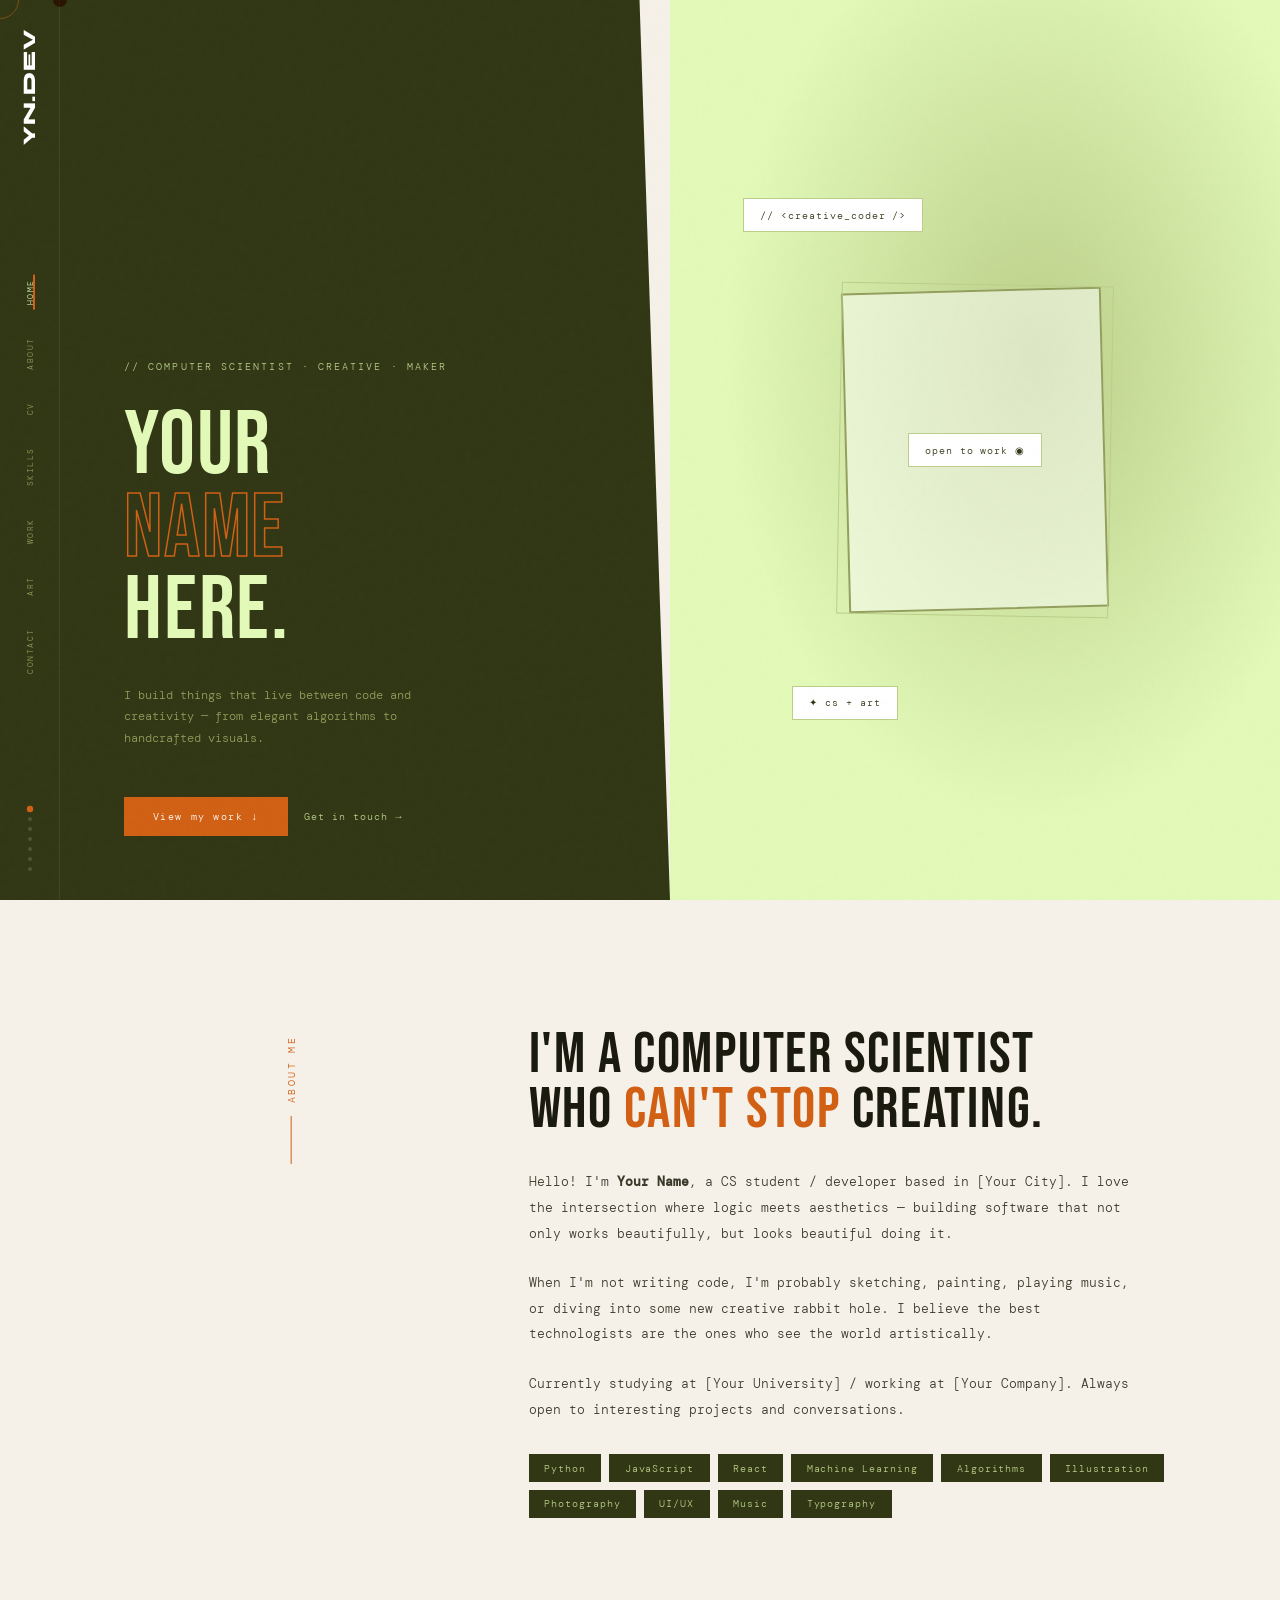
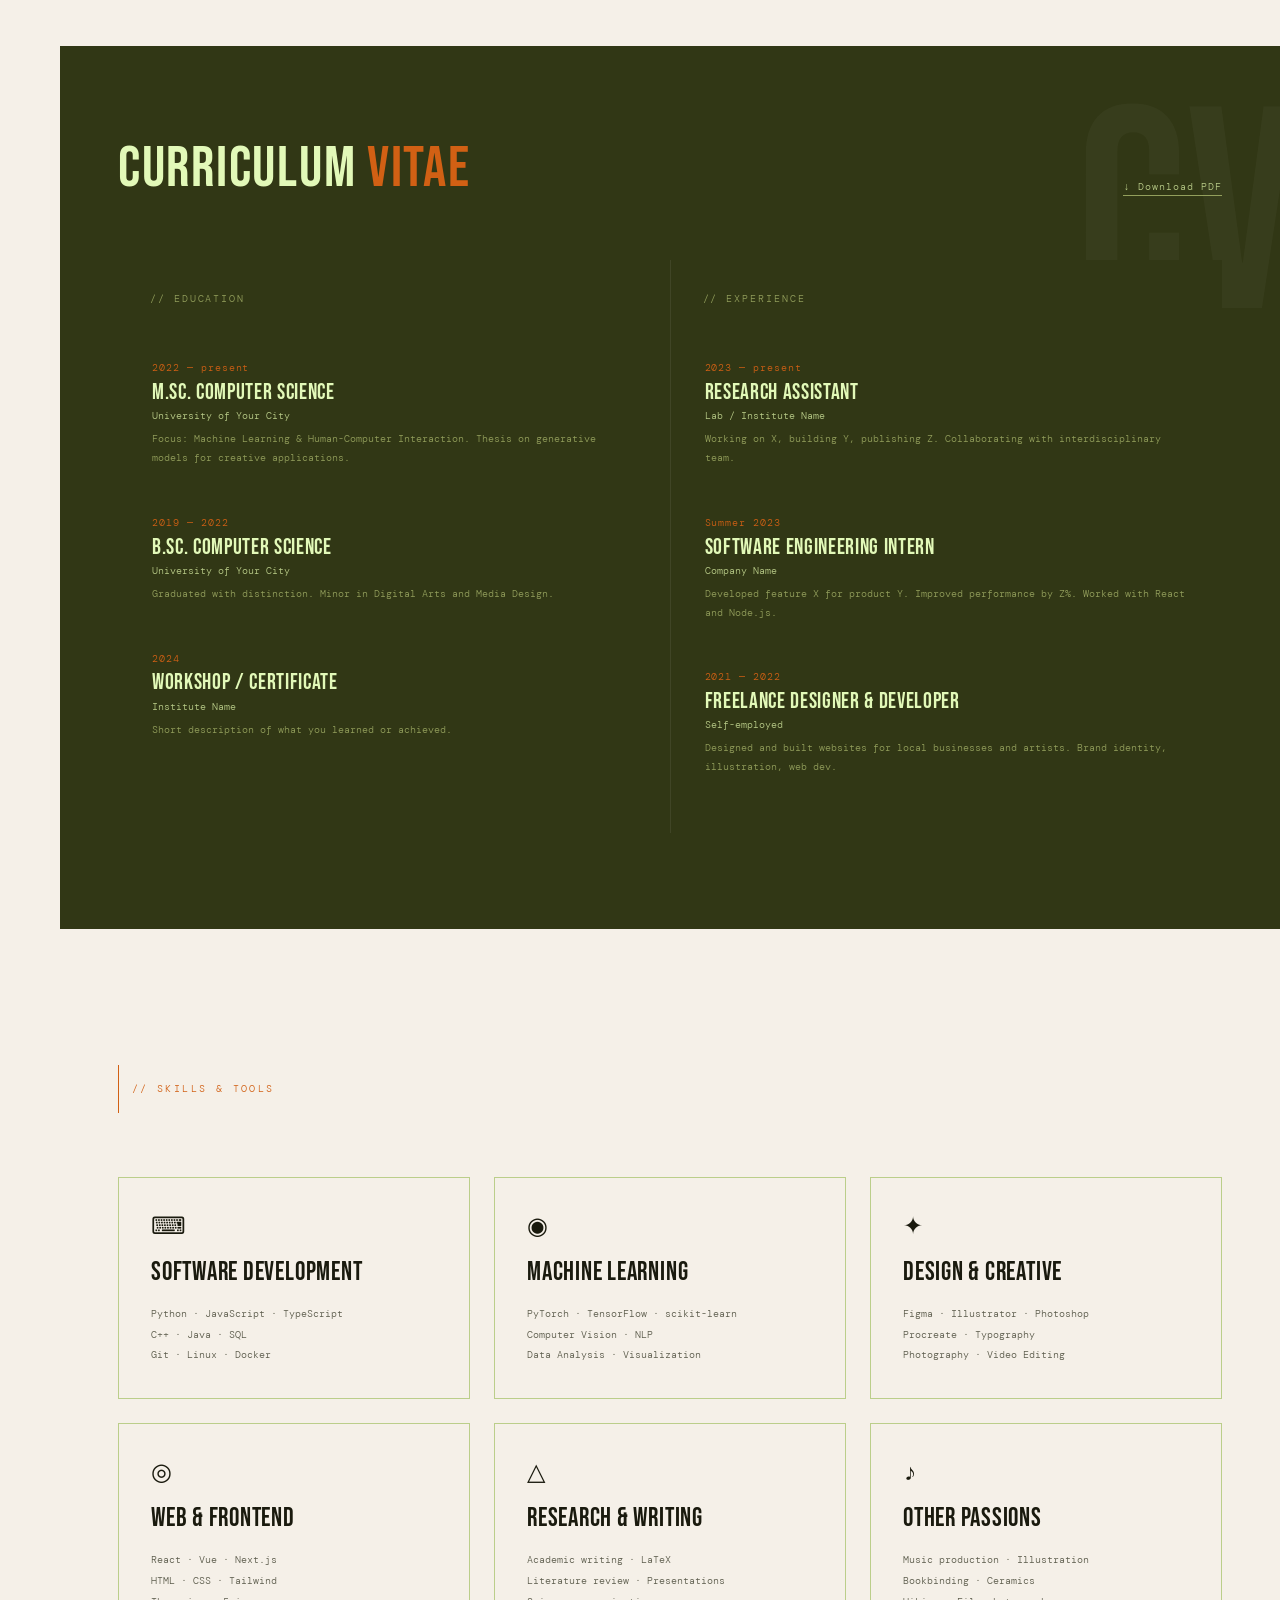
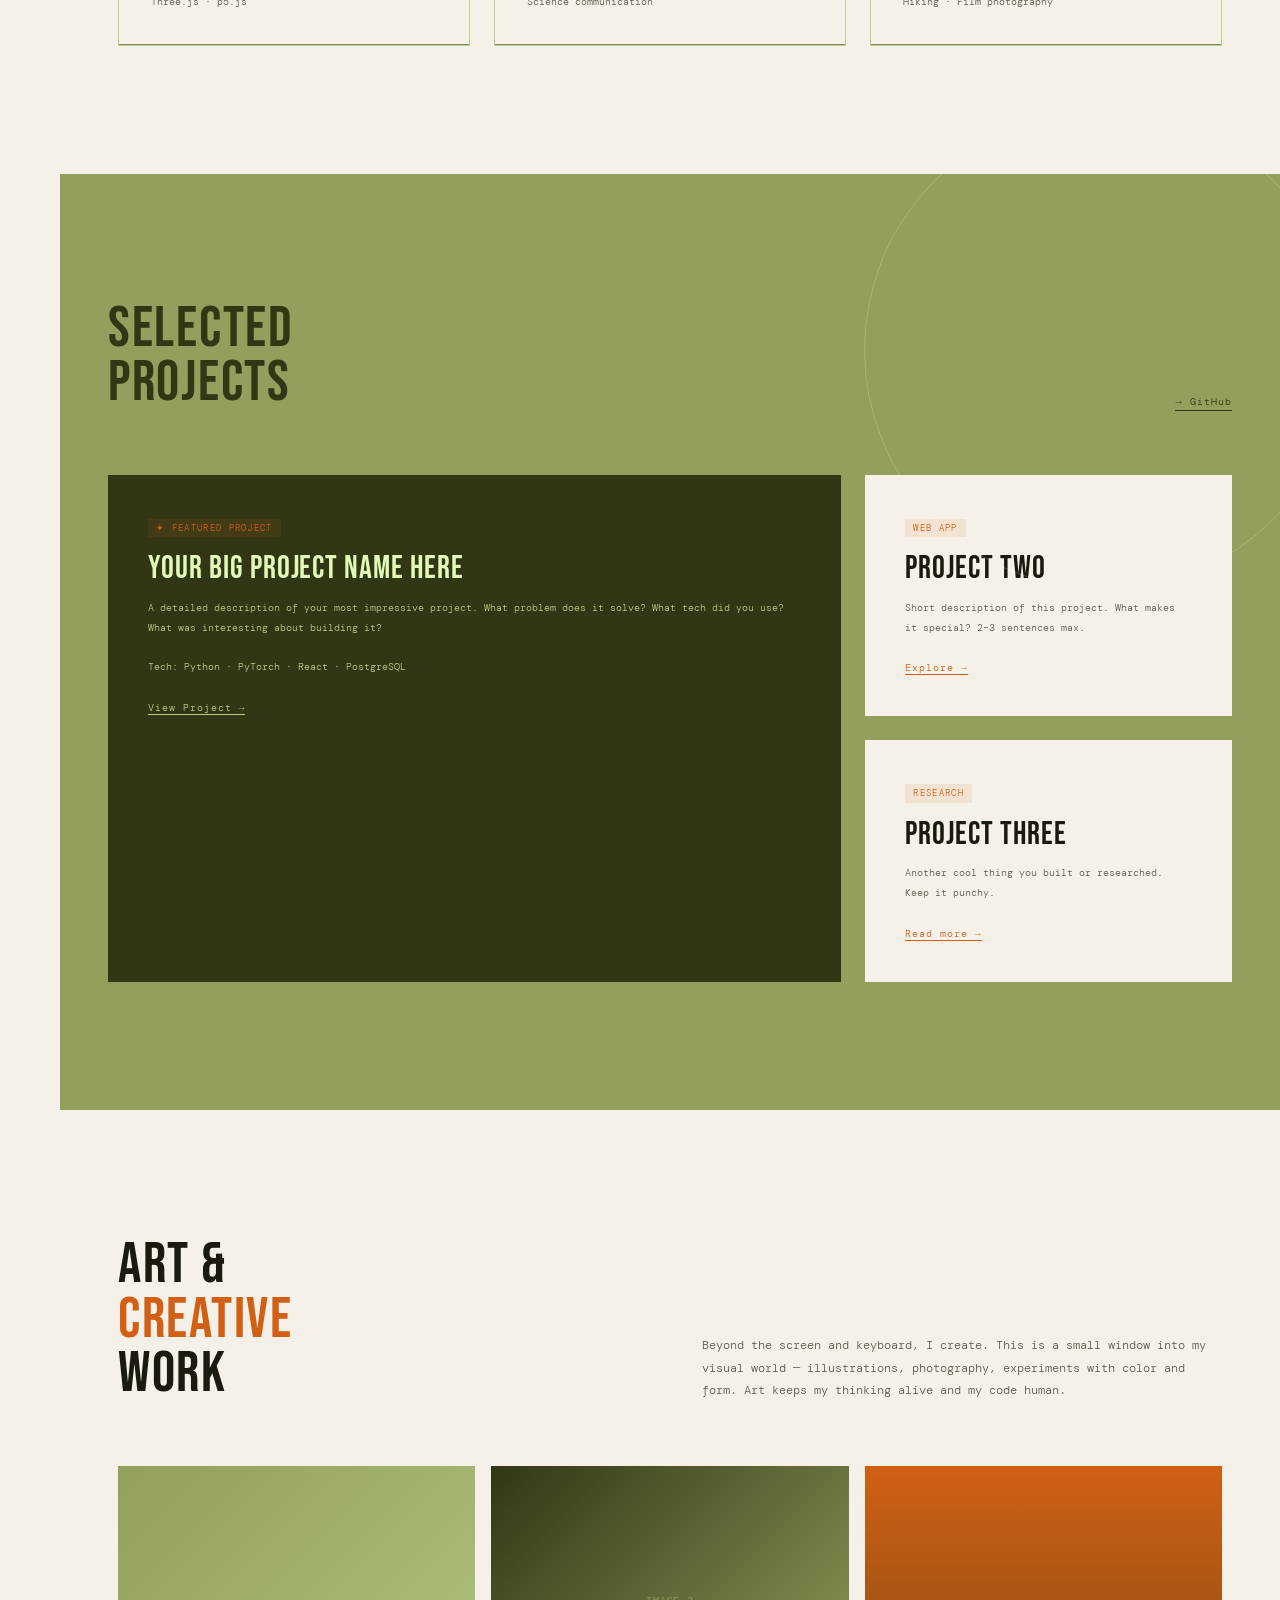
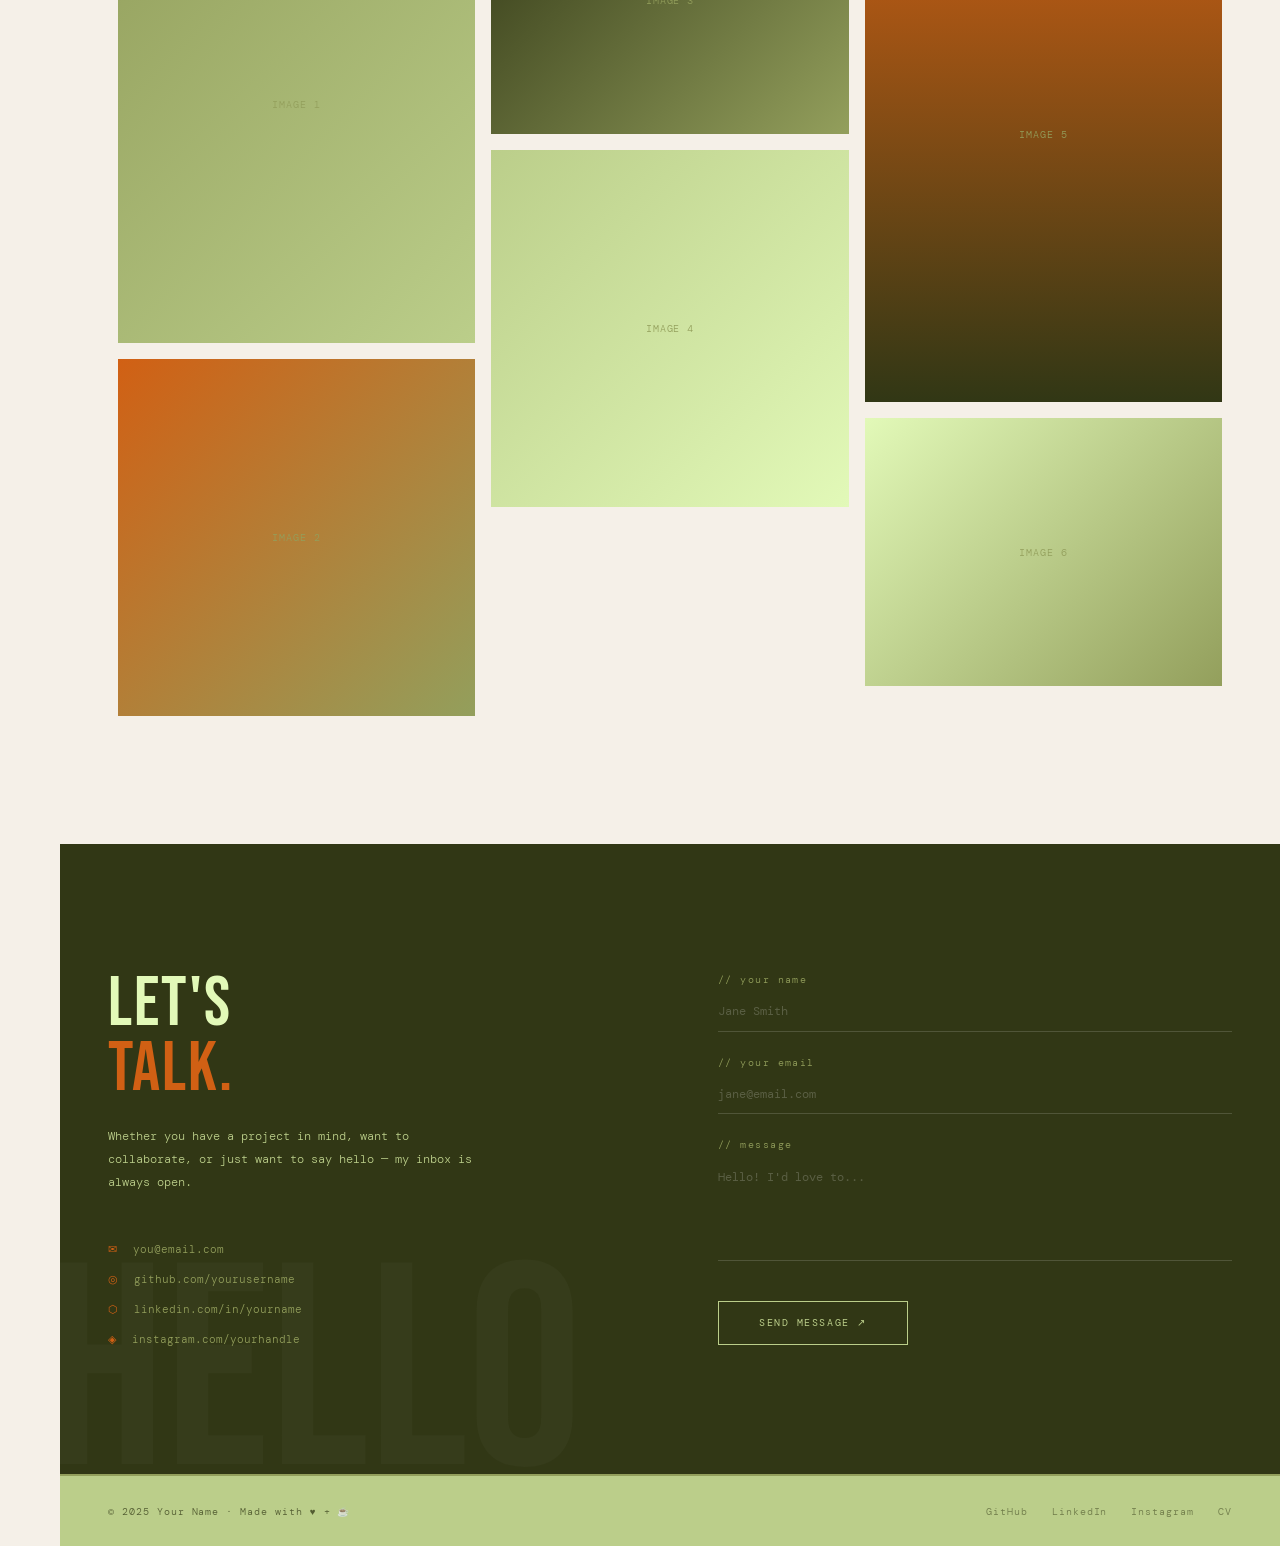
==== index.html @ 6d692f40 "change names" ====
<!DOCTYPE html>
<html lang="en">
<head>
  <meta charset="UTF-8">
  <meta name="viewport" content="width=device-width, initial-scale=1.0">
  <title>Your Name — Creative CS</title>

  <!-- Google Fonts -->
  <link rel="preconnect" href="https://fonts.googleapis.com">
  <link rel="preconnect" href="https://fonts.gstatic.com" crossorigin>
  <link href="https://fonts.googleapis.com/css2?family=Bebas+Neue&family=DM+Mono:ital,wght@0,300;0,400;1,300&family=Syne:wght@700;800&family=Unbounded:wght@200;400;700&display=swap" rel="stylesheet">

  <!-- Stylesheet -->
  <link rel="stylesheet" href="style.css">
</head>
<body>

  <!-- CUSTOM CURSOR -->
  <div id="cursor"></div>
  <div id="cursor-ring"></div>

  <!-- ══════════════════════════════════════════════
       VERTICAL SIDE NAV
  ══════════════════════════════════════════════ -->
  <nav id="sidenav">
    <a href="#hero" class="sidenav-logo">YN.DEV</a>

    <ul class="sidenav-links">
      <li><a href="#hero"     data-section="hero"     class="active">home</a></li>
      <li><a href="#about"    data-section="about"                  >about</a></li>
      <li><a href="#cv"       data-section="cv"                     >cv</a></li>
      <li><a href="#skills"   data-section="skills"                 >skills</a></li>
      <li><a href="#projects" data-section="projects"               >work</a></li>
      <li><a href="#gallery"  data-section="gallery"                >art</a></li>
      <li><a href="#contact"  data-section="contact"                >contact</a></li>
    </ul>

    <div class="sidenav-dots">
      <div class="sidenav-dot active" data-dot="hero"></div>
      <div class="sidenav-dot"        data-dot="about"></div>
      <div class="sidenav-dot"        data-dot="cv"></div>
      <div class="sidenav-dot"        data-dot="skills"></div>
      <div class="sidenav-dot"        data-dot="projects"></div>
      <div class="sidenav-dot"        data-dot="gallery"></div>
      <div class="sidenav-dot"        data-dot="contact"></div>
    </div>
  </nav>

  <!-- ══════════════════════════════════════════════
       HERO
  ══════════════════════════════════════════════ -->
  <section id="hero">
    <div class="hero-left">
      <p class="hero-eyebrow">// COMPUTER SCIENTIST · CREATIVE · MAKER</p>
      <h1 class="hero-name">
        Your<br><em>Name</em><br>Here.
      </h1>
      <p class="hero-tagline">
        I build things that live between code and creativity — from elegant algorithms to handcrafted visuals.
      </p>
      <div class="hero-cta">
        <a href="#projects" class="btn-primary">View my work ↓</a>
        <a href="#contact"  class="btn-ghost">Get in touch →</a>
      </div>
    </div>

    <div class="hero-right">
      <div class="floating-tag">// &lt;creative_coder /&gt;</div>
      <div class="hero-photo-placeholder"></div>
      <div class="floating-tag">✦ cs + art</div>
      <div class="floating-tag">open to work ◉</div>
    </div>
  </section>

  <!-- ══════════════════════════════════════════════
       ABOUT
  ══════════════════════════════════════════════ -->
  <section id="about">
    <div class="section-label">about me</div>

    <div class="about-content">
      <h2 class="reveal">
        I'm a computer scientist<br>who <span>can't stop</span> creating.
      </h2>
      <p class="reveal reveal-delay-1">
        Hello! I'm <strong>Your Name</strong>, a CS student / developer based in [Your City].
        I love the intersection where logic meets aesthetics — building software that not only
        works beautifully, but looks beautiful doing it.
      </p>
      <p class="reveal reveal-delay-2">
        When I'm not writing code, I'm probably sketching, painting, playing music, or diving
        into some new creative rabbit hole. I believe the best technologists are the ones who
        see the world artistically.
      </p>
      <p class="reveal reveal-delay-3">
        Currently studying at [Your University] / working at [Your Company].
        Always open to interesting projects and conversations.
      </p>
      <div class="about-chips reveal reveal-delay-4">
        <span class="chip">Python</span>
        <span class="chip">JavaScript</span>
        <span class="chip">React</span>
        <span class="chip">Machine Learning</span>
        <span class="chip">Algorithms</span>
        <span class="chip">Illustration</span>
        <span class="chip">Photography</span>
        <span class="chip">UI/UX</span>
        <span class="chip">Music</span>
        <span class="chip">Typography</span>
      </div>
    </div>
  </section>

  <!-- ══════════════════════════════════════════════
       CV
  ══════════════════════════════════════════════ -->
  <section id="cv">
    <div class="cv-inner">
      <div class="cv-header reveal">
        <h2>Curriculum <em>Vitae</em></h2>
        <a href="cv.pdf" class="cv-download" download>↓ Download PDF</a>
      </div>

      <div class="cv-grid">
        <!-- Education -->
        <div class="cv-col reveal">
          <p class="cv-col-title">// EDUCATION</p>

          <div class="cv-entry">
            <p class="cv-year">2022 — present</p>
            <p class="cv-role">M.Sc. Computer Science</p>
            <p class="cv-place">University of Your City</p>
            <p class="cv-desc">Focus: Machine Learning &amp; Human-Computer Interaction. Thesis on generative models for creative applications.</p>
          </div>

          <div class="cv-entry">
            <p class="cv-year">2019 — 2022</p>
            <p class="cv-role">B.Sc. Computer Science</p>
            <p class="cv-place">University of Your City</p>
            <p class="cv-desc">Graduated with distinction. Minor in Digital Arts and Media Design.</p>
          </div>

          <div class="cv-entry">
            <p class="cv-year">2024</p>
            <p class="cv-role">Workshop / Certificate</p>
            <p class="cv-place">Institute Name</p>
            <p class="cv-desc">Short description of what you learned or achieved.</p>
          </div>
        </div>

        <!-- Experience -->
        <div class="cv-col reveal reveal-delay-2">
          <p class="cv-col-title">// EXPERIENCE</p>

          <div class="cv-entry">
            <p class="cv-year">2023 — present</p>
            <p class="cv-role">Research Assistant</p>
            <p class="cv-place">Lab / Institute Name</p>
            <p class="cv-desc">Working on X, building Y, publishing Z. Collaborating with interdisciplinary team.</p>
          </div>

          <div class="cv-entry">
            <p class="cv-year">Summer 2023</p>
            <p class="cv-role">Software Engineering Intern</p>
            <p class="cv-place">Company Name</p>
            <p class="cv-desc">Developed feature X for product Y. Improved performance by Z%. Worked with React and Node.js.</p>
          </div>

          <div class="cv-entry">
            <p class="cv-year">2021 — 2022</p>
            <p class="cv-role">Freelance Designer &amp; Developer</p>
            <p class="cv-place">Self-employed</p>
            <p class="cv-desc">Designed and built websites for local businesses and artists. Brand identity, illustration, web dev.</p>
          </div>
        </div>
      </div>
    </div>
  </section>

  <!-- ══════════════════════════════════════════════
       SKILLS
  ══════════════════════════════════════════════ -->
  <section id="skills">
    <p class="section-label" style="writing-mode:horizontal-tb;transform:none;flex-direction:row;">
      // skills &amp; tools
    </p>

    <div class="skills-grid">
      <div class="skill-card reveal">
        <div class="skill-icon">⌨</div>
        <p class="skill-title">Software Development</p>
        <p class="skill-list">Python · JavaScript · TypeScript<br>C++ · Java · SQL<br>Git · Linux · Docker</p>
      </div>
      <div class="skill-card reveal reveal-delay-1">
        <div class="skill-icon">◉</div>
        <p class="skill-title">Machine Learning</p>
        <p class="skill-list">PyTorch · TensorFlow · scikit-learn<br>Computer Vision · NLP<br>Data Analysis · Visualization</p>
      </div>
      <div class="skill-card reveal reveal-delay-2">
        <div class="skill-icon">✦</div>
        <p class="skill-title">Design &amp; Creative</p>
        <p class="skill-list">Figma · Illustrator · Photoshop<br>Procreate · Typography<br>Photography · Video Editing</p>
      </div>
      <div class="skill-card reveal reveal-delay-3">
        <div class="skill-icon">◎</div>
        <p class="skill-title">Web &amp; Frontend</p>
        <p class="skill-list">React · Vue · Next.js<br>HTML · CSS · Tailwind<br>Three.js · p5.js</p>
      </div>
      <div class="skill-card reveal reveal-delay-4">
        <div class="skill-icon">△</div>
        <p class="skill-title">Research &amp; Writing</p>
        <p class="skill-list">Academic writing · LaTeX<br>Literature review · Presentations<br>Science communication</p>
      </div>
      <div class="skill-card reveal reveal-delay-4">
        <div class="skill-icon">♪</div>
        <p class="skill-title">Other Passions</p>
        <p class="skill-list">Music production · Illustration<br>Bookbinding · Ceramics<br>Hiking · Film photography</p>
      </div>
    </div>
  </section>

  <!-- ══════════════════════════════════════════════
       PROJECTS
  ══════════════════════════════════════════════ -->
  <section id="projects">
    <div class="projects-header">
      <h2 class="reveal">Selected<br>Projects</h2>
      <a href="https://github.com/yourusername"
         class="cv-download"
         style="color:var(--dark);border-color:var(--dark)"
         target="_blank">→ GitHub</a>
    </div>

    <div class="projects-grid">
      <div class="project-card featured reveal">
        <span class="project-tag">✦ FEATURED PROJECT</span>
        <h3 class="project-title">Your Big Project Name Here</h3>
        <p class="project-desc">
          A detailed description of your most impressive project. What problem does it solve?
          What tech did you use? What was interesting about building it?<br><br>
          Tech: Python · PyTorch · React · PostgreSQL
        </p>
        <a href="#" class="project-link">View Project →</a>
      </div>

      <div class="project-card reveal reveal-delay-1">
        <span class="project-tag">WEB APP</span>
        <h3 class="project-title">Project Two</h3>
        <p class="project-desc">Short description of this project. What makes it special? 2–3 sentences max.</p>
        <a href="#" class="project-link">Explore →</a>
      </div>

      <div class="project-card reveal reveal-delay-2">
        <span class="project-tag">RESEARCH</span>
        <h3 class="project-title">Project Three</h3>
        <p class="project-desc">Another cool thing you built or researched. Keep it punchy.</p>
        <a href="#" class="project-link">Read more →</a>
      </div>
    </div>
  </section>

  <!-- ══════════════════════════════════════════════
       GALLERY
  ══════════════════════════════════════════════ -->
  <section id="gallery">
    <div class="gallery-intro">
      <h2 class="reveal">Art &amp;<br><em>Creative</em><br>Work</h2>
      <p class="reveal reveal-delay-1">
        Beyond the screen and keyboard, I create. This is a small window into my visual world —
        illustrations, photography, experiments with color and form.
        Art keeps my thinking alive and my code human.
      </p>
    </div>

    <div class="gallery-masonry">
      <!-- Replace gradient backgrounds with: style="background: url('img.jpg') center/cover" -->
      <div class="gallery-item reveal">
        <div class="gallery-item-inner" style="--ratio:3/4; background:linear-gradient(135deg,#939F5C,#BBCE8A);">
          <span class="gallery-placeholder">IMAGE 1</span>
          <div class="gallery-overlay">
            <span>Untitled, 2024</span>
            <small>DIGITAL ILLUSTRATION</small>
          </div>
        </div>
      </div>

      <div class="gallery-item reveal reveal-delay-1">
        <div class="gallery-item-inner" style="--ratio:1/1; background:linear-gradient(135deg,#D16014,#939F5C);">
          <span class="gallery-placeholder">IMAGE 2</span>
          <div class="gallery-overlay">
            <span>Study in Orange</span>
            <small>OIL PASTEL</small>
          </div>
        </div>
      </div>

      <div class="gallery-item reveal reveal-delay-2">
        <div class="gallery-item-inner" style="--ratio:4/3; background:linear-gradient(135deg,#313715,#939F5C);">
          <span class="gallery-placeholder">IMAGE 3</span>
          <div class="gallery-overlay">
            <span>Forest Light</span>
            <small>FILM PHOTOGRAPHY</small>
          </div>
        </div>
      </div>

      <div class="gallery-item reveal reveal-delay-3">
        <div class="gallery-item-inner" style="--ratio:1/1; background:linear-gradient(135deg,#BBCE8A,#E2F9B8);">
          <span class="gallery-placeholder">IMAGE 4</span>
          <div class="gallery-overlay">
            <span>Botanical Study</span>
            <small>INK + WATERCOLOR</small>
          </div>
        </div>
      </div>

      <div class="gallery-item reveal reveal-delay-1">
        <div class="gallery-item-inner" style="--ratio:2/3; background:linear-gradient(180deg,#D16014,#313715);">
          <span class="gallery-placeholder">IMAGE 5</span>
          <div class="gallery-overlay">
            <span>Warmth</span>
            <small>DIGITAL PAINTING</small>
          </div>
        </div>
      </div>

      <div class="gallery-item reveal reveal-delay-2">
        <div class="gallery-item-inner" style="--ratio:4/3; background:linear-gradient(135deg,#E2F9B8,#939F5C);">
          <span class="gallery-placeholder">IMAGE 6</span>
          <div class="gallery-overlay">
            <span>Moss &amp; Light</span>
            <small>PHOTOGRAPHY</small>
          </div>
        </div>
      </div>
    </div>
  </section>

  <!-- ══════════════════════════════════════════════
       CONTACT
  ══════════════════════════════════════════════ -->
  <section id="contact">
    <div class="contact-inner">
      <div class="contact-left">
        <h2 class="reveal">Let's<br><em>talk.</em></h2>
        <p class="reveal reveal-delay-1">
          Whether you have a project in mind, want to collaborate, or just want to say hello —
          my inbox is always open.
        </p>
        <div class="contact-links reveal reveal-delay-2">
          <a href="mailto:you@email.com" class="contact-link">
            <span>✉</span> you@email.com
          </a>
          <a href="https://github.com/yourusername" class="contact-link" target="_blank">
            <span>◎</span> github.com/yourusername
          </a>
          <a href="https://linkedin.com/in/yourname" class="contact-link" target="_blank">
            <span>⬡</span> linkedin.com/in/yourname
          </a>
          <a href="https://instagram.com/yourhandle" class="contact-link" target="_blank">
            <span>◈</span> instagram.com/yourhandle
          </a>
        </div>
      </div>

      <form class="contact-form reveal reveal-delay-2" onsubmit="return false;">
        <div class="form-group">
          <label>// your name</label>
          <input type="text" placeholder="Jane Smith">
        </div>
        <div class="form-group">
          <label>// your email</label>
          <input type="email" placeholder="jane@email.com">
        </div>
        <div class="form-group">
          <label>// message</label>
          <textarea rows="5" placeholder="Hello! I'd love to..."></textarea>
        </div>
        <button class="form-submit">SEND MESSAGE ↗</button>
      </form>
    </div>
  </section>

  <!-- ══════════════════════════════════════════════
       FOOTER
  ══════════════════════════════════════════════ -->
  <footer>
    <p class="footer-copy">© 2025 Your Name · Made with ♥ + ☕</p>
    <div class="footer-social">
      <a href="#">GitHub</a>
      <a href="#">LinkedIn</a>
      <a href="#">Instagram</a>
      <a href="#">CV</a>
    </div>
  </footer>

  <!-- JavaScript (loaded at end of body so DOM is ready) -->
  <script src="main.js"></script>

</body>
</html>
---- style.css ----
/* =====================================================
   PORTFOLIO — style.css
   Fonts loaded in index.html via Google Fonts
   ===================================================== */

/* ── VARIABLES ──────────────────────────────────────── */
:root {
  --dark:   #313715;
  --choco:  #D16014;
  --olive:  #939F5C;
  --muted:  #BBCE8A;
  --light:  #E2F9B8;
  --cream:  #F5F0E8;
  --ink:    #1a1a0e;
  --snw:    60px; /* side-nav width */
}

/* ── RESET & BASE ───────────────────────────────────── */
*, *::before, *::after { box-sizing: border-box; margin: 0; padding: 0; }
html { scroll-behavior: smooth; }

body {
  background: var(--cream);
  color: var(--ink);
  font-family: 'DM Mono', monospace;
  font-weight: 300;
  cursor: none;
  overflow-x: hidden;
  padding-left: var(--snw);
}

/* ── CUSTOM CURSOR ──────────────────────────────────── */
#cursor {
  position: fixed; z-index: 9999;
  width: 14px; height: 14px;
  background: var(--choco); border-radius: 50%;
  pointer-events: none;
  transform: translate(-50%, -50%);
  transition: background 0.3s, width 0.2s, height 0.2s;
  mix-blend-mode: multiply;
}
#cursor-ring {
  position: fixed; z-index: 9998;
  width: 38px; height: 38px;
  border: 1.5px solid var(--choco); border-radius: 50%;
  pointer-events: none;
  transform: translate(-50%, -50%);
  opacity: 0.5;
}

/* ── NOISE TEXTURE OVERLAY ──────────────────────────── */
body::before {
  content: '';
  position: fixed; inset: 0; z-index: 9990;
  background-image: url("data:image/svg+xml,%3Csvg viewBox='0 0 200 200' xmlns='http://www.w3.org/2000/svg'%3E%3Cfilter id='n'%3E%3CfeTurbulence type='fractalNoise' baseFrequency='0.75' numOctaves='4' stitchTiles='stitch'/%3E%3C/filter%3E%3Crect width='100%25' height='100%25' filter='url(%23n)' opacity='0.04'/%3E%3C/svg%3E");
  pointer-events: none; opacity: 0.4;
}

/* ── SHARED HEADING STYLE ───────────────────────────── */
h2, h3 {
  font-family: 'Bebas Neue', sans-serif;
  font-weight: 400;
  letter-spacing: 0.03em;
}

/* =====================================================
   VERTICAL SIDE NAV
   ===================================================== */
#sidenav {
  position: fixed;
  top: 0; left: 0; bottom: 0;
  width: var(--snw);
  z-index: 200;
  background: var(--dark);
  display: flex;
  flex-direction: column;
  align-items: center;
  justify-content: space-between;
  padding: 1.8rem 0;
  border-right: 1px solid rgba(255,255,255,0.07);
}

.sidenav-logo {
  font-family: 'Syne', sans-serif;
  font-weight: 800;
  font-size: 1.1rem;
  color: white;
  text-decoration: none;
  letter-spacing: 0.05em;
  writing-mode: vertical-rl;
  transform: rotate(180deg);
  line-height: 1;
  cursor: none;
  transition: color 0.3s;
}
.sidenav-logo:hover { color: var(--choco); }

.sidenav-links {
  display: flex;
  flex-direction: column;
  align-items: center;
  gap: 0;
  list-style: none;
  width: 100%;
}
.sidenav-links a {
  display: flex;
  align-items: center;
  justify-content: center;
  width: 100%;
  padding: 1rem 0;
  font-family: 'DM Mono', monospace;
  font-size: 0.48rem;
  letter-spacing: 0.2em;
  color: var(--olive);
  text-decoration: none;
  text-transform: uppercase;
  writing-mode: vertical-rl;
  transform: rotate(180deg);
  position: relative;
  transition: color 0.25s, background 0.25s;
}
.sidenav-links a::before {
  content: '';
  position: absolute;
  left: 0; top: 50%;
  width: 2px; height: 0;
  background: var(--choco);
  transform: translateY(-50%);
  transition: height 0.3s ease;
}
.sidenav-links a:hover,
.sidenav-links a.active { color: var(--light); }
.sidenav-links a:hover::before,
.sidenav-links a.active::before { height: 60%; }

.sidenav-dots {
  display: flex;
  flex-direction: column;
  align-items: center;
  gap: 6px;
}
.sidenav-dot {
  width: 4px; height: 4px;
  border-radius: 50%;
  background: rgba(255,255,255,0.15);
  transition: background 0.3s, transform 0.3s;
}
.sidenav-dot.active {
  background: var(--choco);
  transform: scale(1.6);
}

/* =====================================================
   HERO
   ===================================================== */
#hero {
  min-height: 100vh;
  display: grid;
  grid-template-columns: 1fr 1fr;
  overflow: hidden;
}
.hero-left {
  background: var(--dark);
  display: flex; flex-direction: column;
  justify-content: flex-end;
  padding: 5rem 4rem 4rem;
  position: relative; z-index: 2;
  clip-path: polygon(0 0, 95% 0, 100% 100%, 0 100%);
}
.hero-eyebrow {
  font-family: 'DM Mono', monospace;
  font-size: 0.65rem; letter-spacing: 0.2em;
  color: var(--muted); margin-bottom: 2rem;
  opacity: 0; animation: fadeUp 0.8s 0.2s forwards;
}
.hero-name {
  font-family: 'Bebas Neue', sans-serif;
  font-size: clamp(4rem, 7vw, 7.5rem);
  font-weight: 400; line-height: 0.92;
  color: var(--light); letter-spacing: 0.02em;
  opacity: 0; animation: fadeUp 0.9s 0.4s forwards;
}
.hero-name em {
  font-style: normal;
  -webkit-text-stroke: 1.5px var(--choco);
  color: transparent;
}
.hero-tagline {
  margin-top: 2rem;
  font-family: 'DM Mono', monospace;
  font-size: 0.75rem; color: var(--olive);
  max-width: 340px; line-height: 1.8;
  opacity: 0; animation: fadeUp 0.9s 0.6s forwards;
}
.hero-cta {
  margin-top: 3rem;
  display: inline-flex; gap: 1rem; align-items: center;
  opacity: 0; animation: fadeUp 0.9s 0.8s forwards;
}
.btn-primary {
  background: var(--choco); color: white; border: none;
  font-family: 'DM Mono', monospace;
  font-size: 0.65rem; letter-spacing: 0.15em;
  padding: 0.8rem 1.8rem;
  cursor: none; text-decoration: none;
  transition: background 0.3s, transform 0.2s; display: inline-block;
}
.btn-primary:hover { background: var(--olive); transform: translateY(-2px); }
.btn-ghost {
  color: var(--muted); font-family: 'DM Mono', monospace;
  font-size: 0.65rem; letter-spacing: 0.1em;
  text-decoration: none; transition: color 0.3s;
}
.btn-ghost:hover { color: var(--light); }

.hero-right {
  position: relative;
  display: flex; align-items: center; justify-content: center;
  overflow: hidden;
}
.hero-right::before {
  content: '';
  position: absolute; inset: 0;
  background: radial-gradient(ellipse at 60% 40%, var(--muted) 0%, var(--light) 60%);
}
.floating-tag {
  position: absolute; z-index: 5;
  background: white; border: 1px solid var(--muted);
  padding: 0.6rem 1rem;
  font-family: 'DM Mono', monospace;
  font-size: 0.6rem; letter-spacing: 0.1em; color: var(--dark);
  animation: float 4s ease-in-out infinite;
}
.floating-tag:nth-child(1) { top: 22%; left: 12%; animation-delay: 0s; }
.floating-tag:nth-child(2) { top: 60%; right: 10%; animation-delay: 1.2s; }
.floating-tag:nth-child(3) { bottom: 20%; left: 20%; animation-delay: 2.4s; }

.hero-photo-placeholder {
  width: 260px; height: 320px;
  border: 2px solid var(--olive);
  position: relative; z-index: 3;
  display: flex; align-items: center; justify-content: center;
  background: rgba(255,255,255,0.5);
  transform: rotate(-1.5deg);
}
.hero-photo-placeholder::before {
  content: 'YOUR\APHOTO\AHERE';
  white-space: pre;
  font-family: 'DM Mono', monospace;
  font-size: 0.65rem; letter-spacing: 0.15em;
  color: var(--olive); text-align: center;
}
.hero-photo-placeholder::after {
  content: '';
  position: absolute; inset: -8px;
  border: 1px solid var(--muted);
  transform: rotate(2.5deg); z-index: -1;
}

/* =====================================================
   ABOUT
   ===================================================== */
#about {
  padding: 8rem 3rem;
  display: grid; grid-template-columns: 1fr 2fr;
  gap: 4rem; max-width: 1200px; margin: 0 auto;
}
.section-label {
  font-family: 'DM Mono', monospace;
  font-size: 0.6rem; letter-spacing: 0.25em;
  color: var(--choco); text-transform: uppercase;
  display: flex; align-items: center; gap: 0.8rem;
  writing-mode: vertical-rl; transform: rotate(180deg);
  align-self: flex-start; margin-top: 0.5rem;
}
.section-label::before {
  content: ''; width: 1px; height: 3rem;
  background: var(--choco); display: block;
}
.about-content h2 {
  font-size: clamp(2.8rem, 4.5vw, 4.8rem);
  line-height: 0.95; margin-bottom: 2rem;
}
.about-content h2 span { color: var(--choco); }
.about-content p {
  font-size: 0.8rem; line-height: 2;
  color: #3a3a2a; margin-bottom: 1.5rem; max-width: 620px;
}
.about-chips { display: flex; flex-wrap: wrap; gap: 0.5rem; margin-top: 2rem; }
.chip {
  background: var(--dark); color: var(--muted);
  font-family: 'DM Mono', monospace;
  font-size: 0.6rem; letter-spacing: 0.1em;
  padding: 0.4rem 0.9rem;
  border: 1px solid transparent;
  transition: all 0.3s; cursor: none;
}
.chip:hover { background: transparent; color: var(--dark); border-color: var(--dark); }

/* =====================================================
   CV
   ===================================================== */
#cv { background: var(--dark); padding: 6rem 0; position: relative; overflow: hidden; }
#cv::before {
  content: 'CV';
  position: absolute; right: -1rem; top: 2rem;
  font-family: 'Bebas Neue', sans-serif; font-size: 18rem;
  color: rgba(255,255,255,0.03);
  line-height: 1; pointer-events: none; user-select: none;
}
.cv-inner { max-width: 1200px; margin: 0 auto; padding: 0 3rem; }
.cv-header {
  display: flex; justify-content: space-between; align-items: flex-end;
  margin-bottom: 4rem;
}
.cv-header h2 {
  font-size: clamp(2.5rem, 4.5vw, 5rem);
  line-height: 0.95; color: var(--light);
}
.cv-header h2 em { color: var(--choco); font-style: normal; }
.cv-download {
  color: var(--muted); font-family: 'DM Mono', monospace;
  font-size: 0.65rem; letter-spacing: 0.1em;
  text-decoration: none; border-bottom: 1px solid var(--olive);
  padding-bottom: 2px; transition: color 0.3s, border-color 0.3s;
}
.cv-download:hover { color: var(--choco); border-color: var(--choco); }
.cv-grid {
  display: grid; grid-template-columns: 1fr 1fr;
  gap: 1px; background: rgba(255,255,255,0.07);
}
.cv-col { background: var(--dark); padding: 2rem 0; }
.cv-col-title {
  font-family: 'DM Mono', monospace;
  font-size: 0.6rem; letter-spacing: 0.2em;
  color: var(--olive); margin-bottom: 2rem; padding: 0 2rem;
}
.cv-entry {
  padding: 1.5rem 2rem;
  border-left: 2px solid transparent;
  transition: border-color 0.3s, background 0.3s; cursor: none;
}
.cv-entry:hover { border-left-color: var(--choco); background: rgba(255,255,255,0.03); }
.cv-year {
  font-family: 'DM Mono', monospace;
  font-size: 0.6rem; color: var(--choco);
  letter-spacing: 0.1em; margin-bottom: 0.3rem;
}
.cv-role {
  font-family: 'Bebas Neue', sans-serif;
  font-size: 1.4rem; color: var(--light);
  letter-spacing: 0.03em; margin-bottom: 0.2rem;
}
.cv-place {
  font-family: 'DM Mono', monospace;
  font-size: 0.65rem; color: var(--muted); margin-bottom: 0.5rem;
}
.cv-desc {
  font-family: 'DM Mono', monospace;
  font-size: 0.65rem; color: var(--olive); line-height: 1.8;
}

/* =====================================================
   SKILLS
   ===================================================== */
#skills { padding: 8rem 3rem; max-width: 1200px; margin: 0 auto; }
.skills-grid {
  display: grid; grid-template-columns: repeat(3, 1fr);
  gap: 1.5rem; margin-top: 4rem;
}
.skill-card {
  border: 1px solid var(--muted); padding: 2rem;
  position: relative; overflow: hidden;
  transition: transform 0.3s, border-color 0.3s; cursor: none;
}
.skill-card::before {
  content: ''; position: absolute; inset: 0;
  background: var(--dark);
  transform: translateY(100%);
  transition: transform 0.4s cubic-bezier(0.25, 0.46, 0.45, 0.94);
  z-index: 0;
}
.skill-card:hover { border-color: var(--dark); transform: translateY(-4px); }
.skill-card:hover::before { transform: translateY(0); }
.skill-card:hover .skill-title,
.skill-card:hover .skill-icon { color: var(--choco); }
.skill-card:hover .skill-list { color: var(--muted); }
.skill-icon { font-size: 1.5rem; margin-bottom: 1rem; position: relative; z-index: 1; transition: color 0.4s; }
.skill-title {
  font-family: 'Bebas Neue', sans-serif;
  font-size: 1.6rem; letter-spacing: 0.03em;
  margin-bottom: 1rem; position: relative; z-index: 1; transition: color 0.4s;
}
.skill-list {
  font-family: 'DM Mono', monospace;
  font-size: 0.65rem; line-height: 2; color: #5a5a4a;
  position: relative; z-index: 1; transition: color 0.4s;
}

/* =====================================================
   PROJECTS
   ===================================================== */
#projects { background: var(--olive); padding: 8rem 3rem; position: relative; overflow: hidden; }
#projects::after {
  content: '';
  position: absolute; top: -4rem; right: -4rem;
  width: 30rem; height: 30rem;
  border: 1px solid rgba(255,255,255,0.2);
  border-radius: 50%; pointer-events: none;
}
.projects-header {
  max-width: 1200px; margin: 0 auto 4rem;
  display: flex; justify-content: space-between; align-items: flex-end;
}
.projects-header h2 {
  font-size: clamp(2.8rem, 4.5vw, 5rem);
  line-height: 0.95; color: var(--dark);
}
.projects-grid {
  max-width: 1200px; margin: 0 auto;
  display: grid; grid-template-columns: 2fr 1fr;
  grid-template-rows: auto auto; gap: 1.5rem;
}
.project-card {
  background: var(--cream); padding: 2.5rem;
  position: relative; overflow: hidden;
  cursor: none; transition: transform 0.3s;
}
.project-card:hover { transform: scale(1.01); }
.project-card.featured { grid-row: span 2; background: var(--dark); }
.project-card.featured .project-title { color: var(--light); }
.project-card.featured .project-desc { color: var(--muted); }
.project-tag {
  font-family: 'DM Mono', monospace;
  font-size: 0.55rem; letter-spacing: 0.15em; color: var(--choco);
  margin-bottom: 1rem; display: inline-block;
  background: rgba(209,96,20,0.1); padding: 0.2rem 0.5rem;
}
.project-title {
  font-family: 'Bebas Neue', sans-serif;
  font-size: 2rem; letter-spacing: 0.03em;
  margin-bottom: 0.8rem; line-height: 1;
}
.project-desc {
  font-family: 'DM Mono', monospace;
  font-size: 0.65rem; line-height: 1.9; color: #5a5a4a;
}
.project-link {
  display: inline-block; margin-top: 1.5rem;
  font-family: 'DM Mono', monospace;
  font-size: 0.6rem; letter-spacing: 0.1em;
  color: var(--choco); text-decoration: none;
  border-bottom: 1px solid currentColor; transition: color 0.3s;
}
.project-link:hover { color: var(--dark); }
.project-card.featured .project-link { color: var(--muted); }
.project-card.featured .project-link:hover { color: var(--light); }

/* =====================================================
   GALLERY
   ===================================================== */
#gallery { padding: 8rem 3rem; max-width: 1200px; margin: 0 auto; }
.gallery-intro {
  display: grid; grid-template-columns: 1fr 1fr;
  gap: 4rem; margin-bottom: 4rem; align-items: end;
}
.gallery-intro h2 { font-size: clamp(2.8rem, 4.5vw, 5rem); line-height: 0.95; }
.gallery-intro h2 em { color: var(--choco); font-style: normal; }
.gallery-intro p {
  font-family: 'DM Mono', monospace;
  font-size: 0.75rem; line-height: 1.9; color: #5a5a4a;
}
.gallery-masonry { columns: 3; column-gap: 1rem; }
.gallery-item { break-inside: avoid; margin-bottom: 1rem; position: relative; overflow: hidden; cursor: none; }
.gallery-item-inner {
  aspect-ratio: var(--ratio, 1/1); background: var(--muted);
  position: relative;
  transition: transform 0.5s cubic-bezier(0.25, 0.46, 0.45, 0.94);
  display: flex; align-items: center; justify-content: center; overflow: hidden;
}
.gallery-item:hover .gallery-item-inner { transform: scale(1.03); }
.gallery-placeholder {
  font-family: 'DM Mono', monospace;
  font-size: 0.6rem; letter-spacing: 0.1em;
  color: var(--olive); text-align: center;
}
.gallery-overlay {
  position: absolute; inset: 0;
  background: rgba(49,55,21,0.75);
  opacity: 0; display: flex;
  align-items: center; justify-content: center;
  transition: opacity 0.3s; flex-direction: column; gap: 0.5rem;
}
.gallery-item:hover .gallery-overlay { opacity: 1; }
.gallery-overlay span {
  font-family: 'Bebas Neue', sans-serif;
  font-size: 1.4rem; color: var(--light); letter-spacing: 0.05em;
}
.gallery-overlay small {
  font-family: 'DM Mono', monospace;
  font-size: 0.55rem; color: var(--muted); letter-spacing: 0.1em;
}

/* =====================================================
   CONTACT
   ===================================================== */
#contact { background: var(--dark); padding: 8rem 3rem; position: relative; overflow: hidden; }
#contact::before {
  content: 'HELLO';
  position: absolute; bottom: -3rem; left: -1rem;
  font-family: 'Bebas Neue', sans-serif; font-size: 18rem;
  color: rgba(255,255,255,0.025);
  pointer-events: none; user-select: none; line-height: 1;
}
.contact-inner {
  max-width: 1200px; margin: 0 auto;
  display: grid; grid-template-columns: 1fr 1fr;
  gap: 6rem; align-items: center;
}
.contact-left h2 {
  font-size: clamp(3rem, 5.5vw, 6rem);
  line-height: 0.92; color: var(--light); margin-bottom: 1.5rem;
}
.contact-left h2 em { color: var(--choco); font-style: normal; }
.contact-left p {
  font-family: 'DM Mono', monospace;
  font-size: 0.75rem; line-height: 1.9; color: var(--muted); max-width: 380px;
}
.contact-links { margin-top: 3rem; display: flex; flex-direction: column; gap: 1rem; }
.contact-link {
  display: flex; align-items: center; gap: 1rem;
  font-family: 'DM Mono', monospace;
  font-size: 0.7rem; color: var(--olive);
  text-decoration: none; transition: color 0.3s; cursor: none;
}
.contact-link span { color: var(--choco); }
.contact-link:hover { color: var(--light); }
.contact-form { display: flex; flex-direction: column; gap: 1.5rem; }
.form-group { display: flex; flex-direction: column; gap: 0.4rem; }
.form-group label {
  font-family: 'DM Mono', monospace;
  font-size: 0.6rem; letter-spacing: 0.15em; color: var(--olive);
}
.form-group input,
.form-group textarea {
  background: transparent; border: none;
  border-bottom: 1px solid rgba(255,255,255,0.15);
  color: var(--light); font-family: 'DM Mono', monospace; font-size: 0.75rem;
  padding: 0.7rem 0; outline: none;
  transition: border-color 0.3s; resize: none; cursor: none;
}
.form-group input:focus,
.form-group textarea:focus { border-bottom-color: var(--choco); }
.form-group input::placeholder,
.form-group textarea::placeholder { color: rgba(255,255,255,0.2); }
.form-submit {
  margin-top: 1rem;
  background: transparent; border: 1px solid var(--muted);
  color: var(--muted); padding: 0.9rem 2.5rem;
  font-family: 'DM Mono', monospace;
  font-size: 0.65rem; letter-spacing: 0.15em;
  cursor: none; align-self: flex-start; transition: all 0.3s;
}
.form-submit:hover { background: var(--choco); border-color: var(--choco); color: white; }

/* =====================================================
   FOOTER
   ===================================================== */
footer {
  background: var(--muted);
  padding: 1.8rem 3rem;
  display: flex; justify-content: space-between; align-items: center;
  border-top: 2px solid var(--olive);
}
.footer-copy {
  font-family: 'DM Mono', monospace;
  font-size: 0.6rem; color: var(--dark);
  letter-spacing: 0.1em; opacity: 0.75;
}
.footer-social { display: flex; gap: 1.5rem; }
.footer-social a {
  font-family: 'DM Mono', monospace;
  font-size: 0.6rem; letter-spacing: 0.1em;
  color: var(--dark); text-decoration: none;
  opacity: 0.55; transition: opacity 0.3s, color 0.3s;
}
.footer-social a:hover { opacity: 1; color: var(--choco); }

/* =====================================================
   ANIMATIONS
   ===================================================== */
@keyframes fadeUp {
  from { opacity: 0; transform: translateY(30px); }
  to   { opacity: 1; transform: translateY(0); }
}
@keyframes float {
  0%, 100% { transform: translateY(0); }
  50%       { transform: translateY(-10px); }
}
.reveal {
  opacity: 0; transform: translateY(40px);
  transition: opacity 0.9s cubic-bezier(0.25, 0.46, 0.45, 0.94),
              transform 0.9s cubic-bezier(0.25, 0.46, 0.45, 0.94);
}
.reveal.visible { opacity: 1; transform: translateY(0); }
.reveal-delay-1 { transition-delay: 0.1s; }
.reveal-delay-2 { transition-delay: 0.2s; }
.reveal-delay-3 { transition-delay: 0.3s; }
.reveal-delay-4 { transition-delay: 0.4s; }

/* =====================================================
   SCROLLBAR & SELECTION
   ===================================================== */
::-webkit-scrollbar { width: 4px; }
::-webkit-scrollbar-track { background: var(--cream); }
::-webkit-scrollbar-thumb { background: var(--olive); border-radius: 2px; }
::-webkit-scrollbar-thumb:hover { background: var(--choco); }
::selection { background: var(--choco); color: white; }

/* =====================================================
   RESPONSIVE
   ===================================================== */
@media (max-width: 900px) {
  body { padding-left: 0; }
  #sidenav { display: none; }
  #hero { grid-template-columns: 1fr; }
  .hero-left { clip-path: none; min-height: 70vh; }
  .hero-right { min-height: 40vh; }
  #about { grid-template-columns: 1fr; }
  .section-label { writing-mode: horizontal-tb; transform: none; flex-direction: row; }
  .skills-grid { grid-template-columns: 1fr 1fr; }
  .projects-grid { grid-template-columns: 1fr; }
  .gallery-masonry { columns: 2; }
  .contact-inner { grid-template-columns: 1fr; }
  .gallery-intro { grid-template-columns: 1fr; }
  .cv-grid { grid-template-columns: 1fr; }
}
@media (max-width: 540px) {
  .skills-grid { grid-template-columns: 1fr; }
  .gallery-masonry { columns: 1; }
}
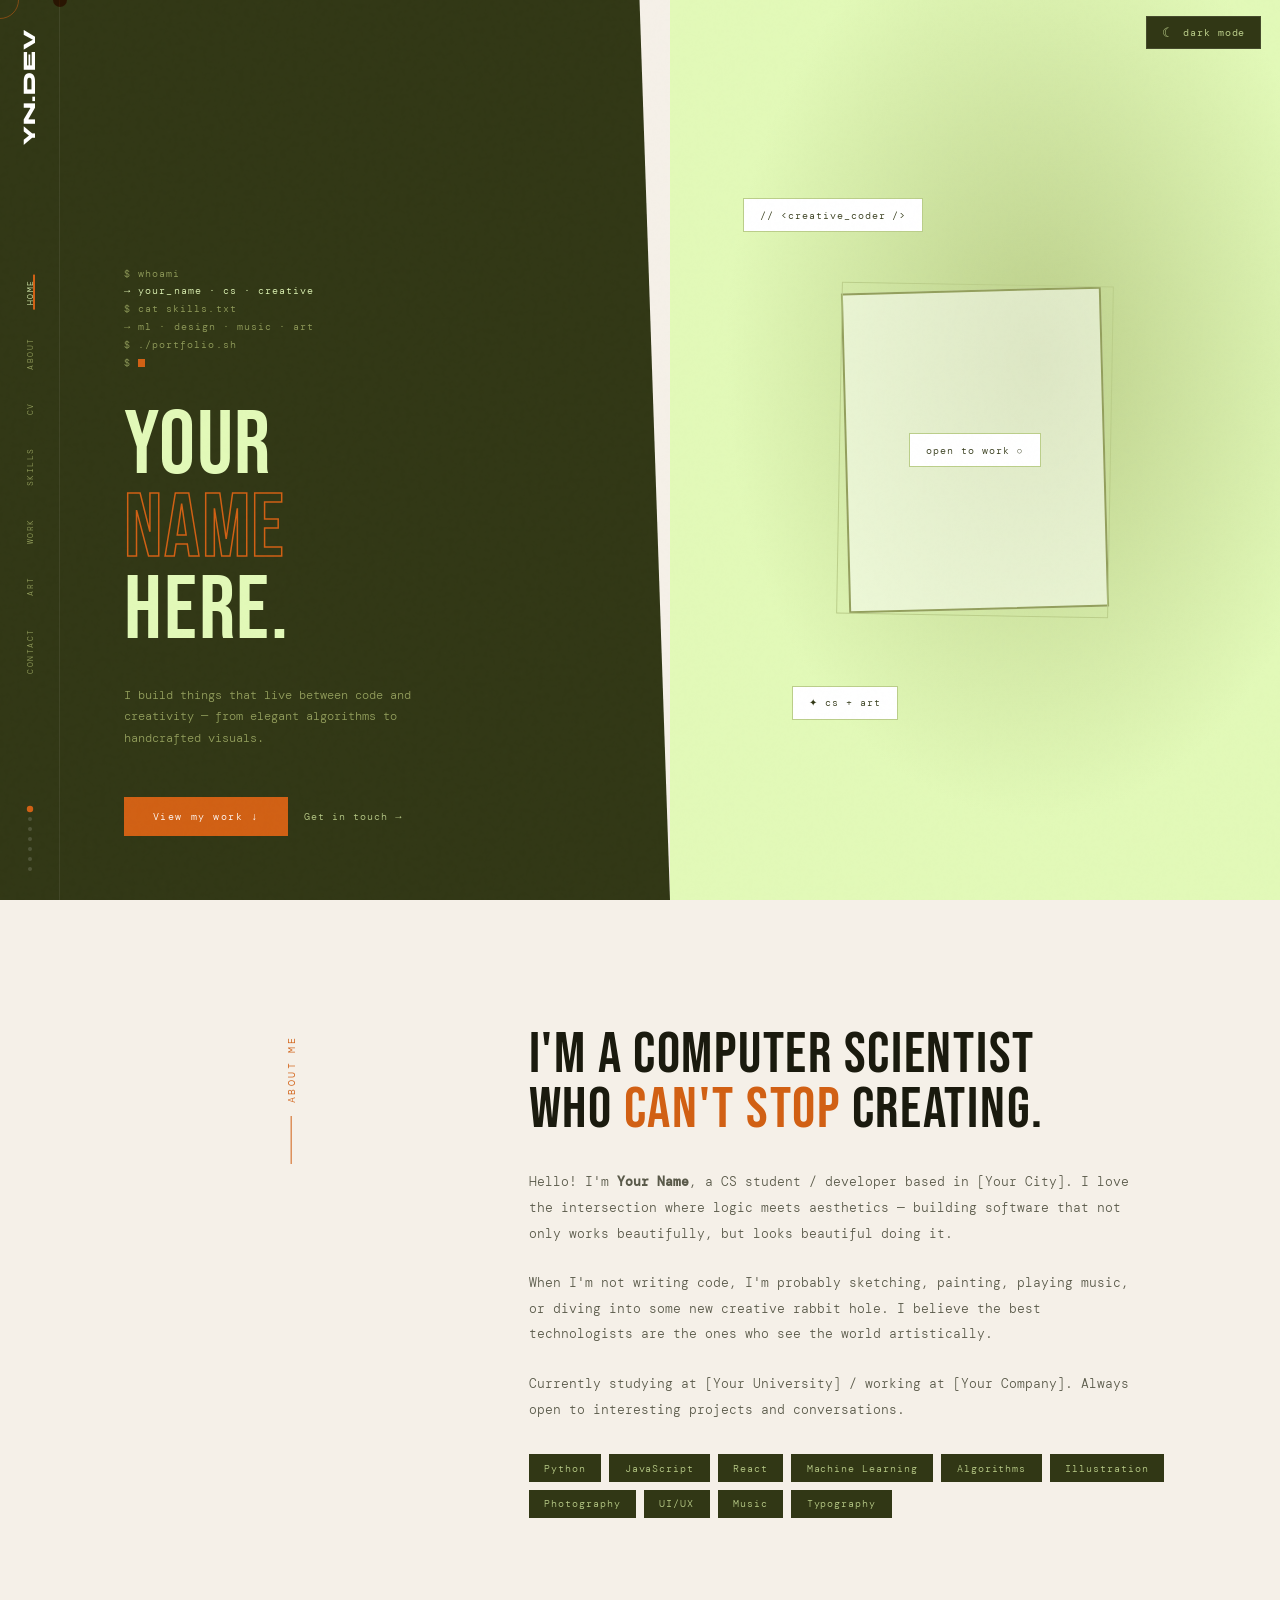
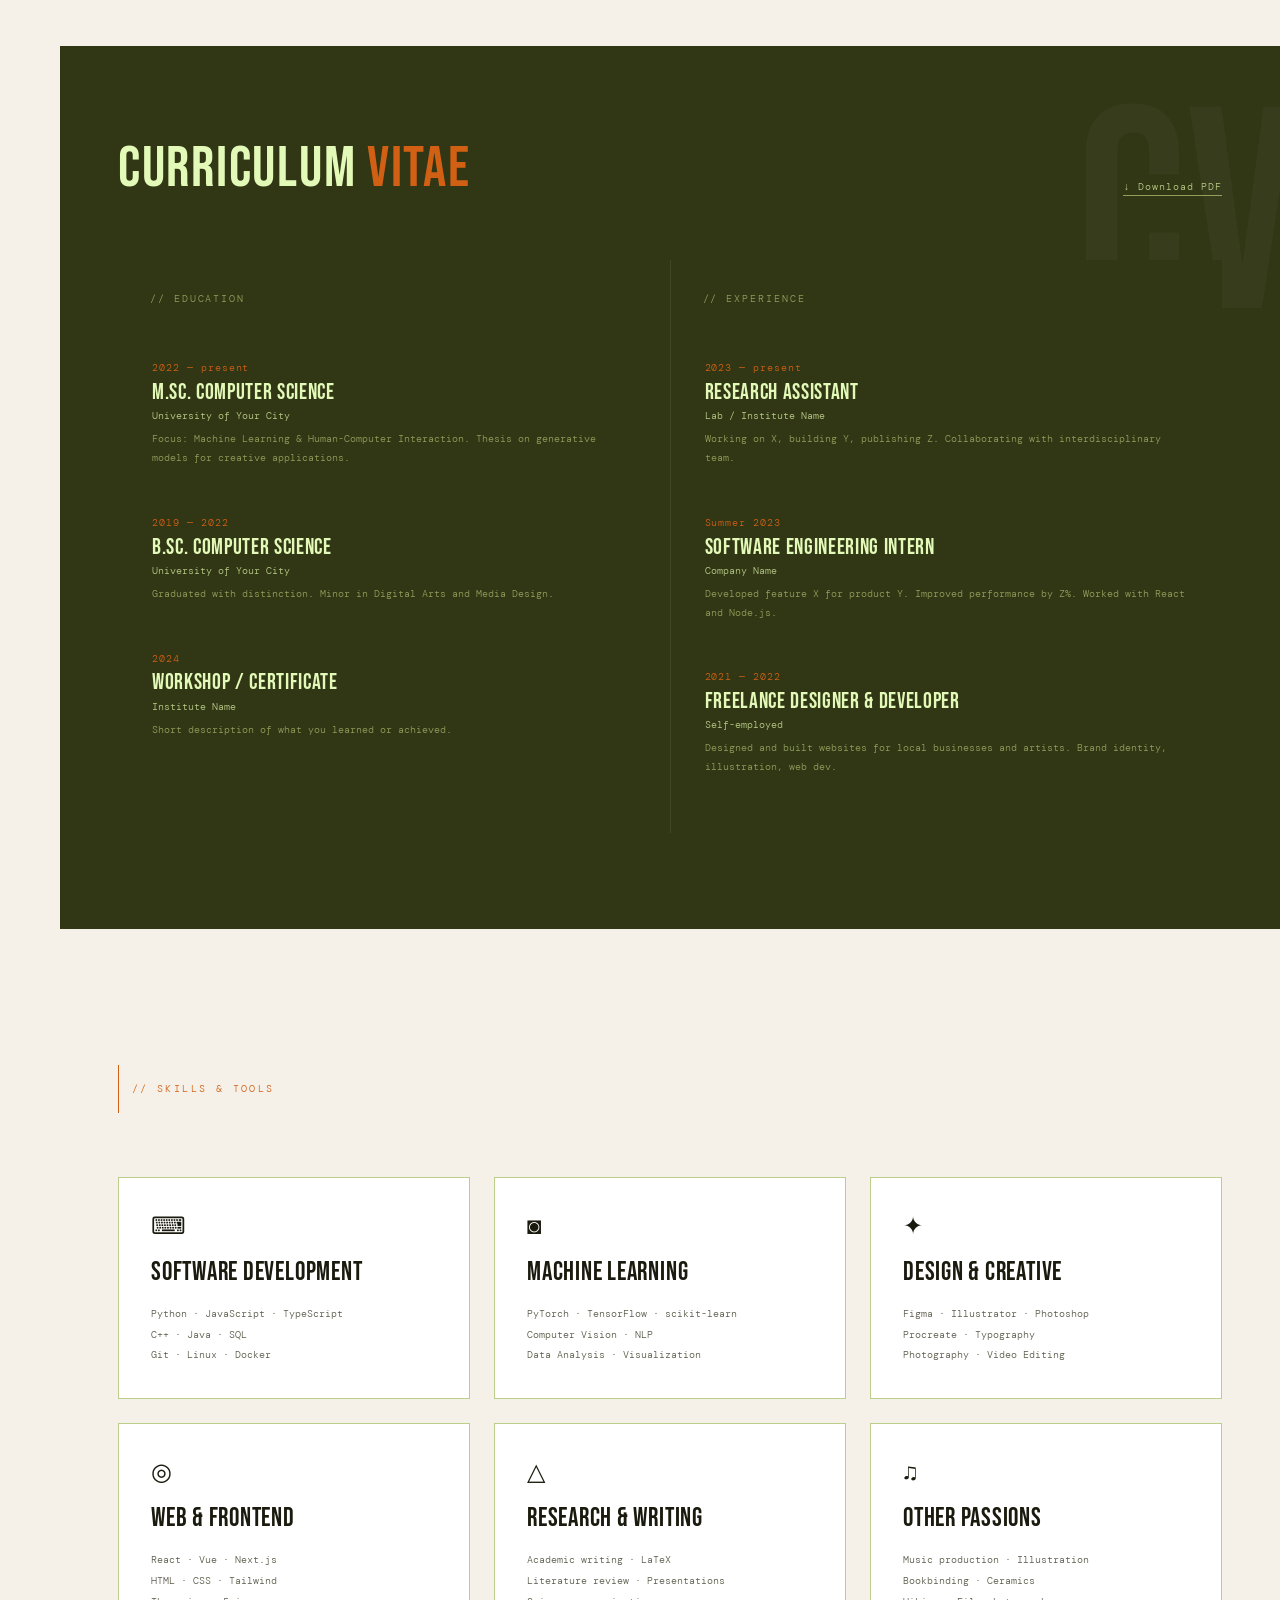
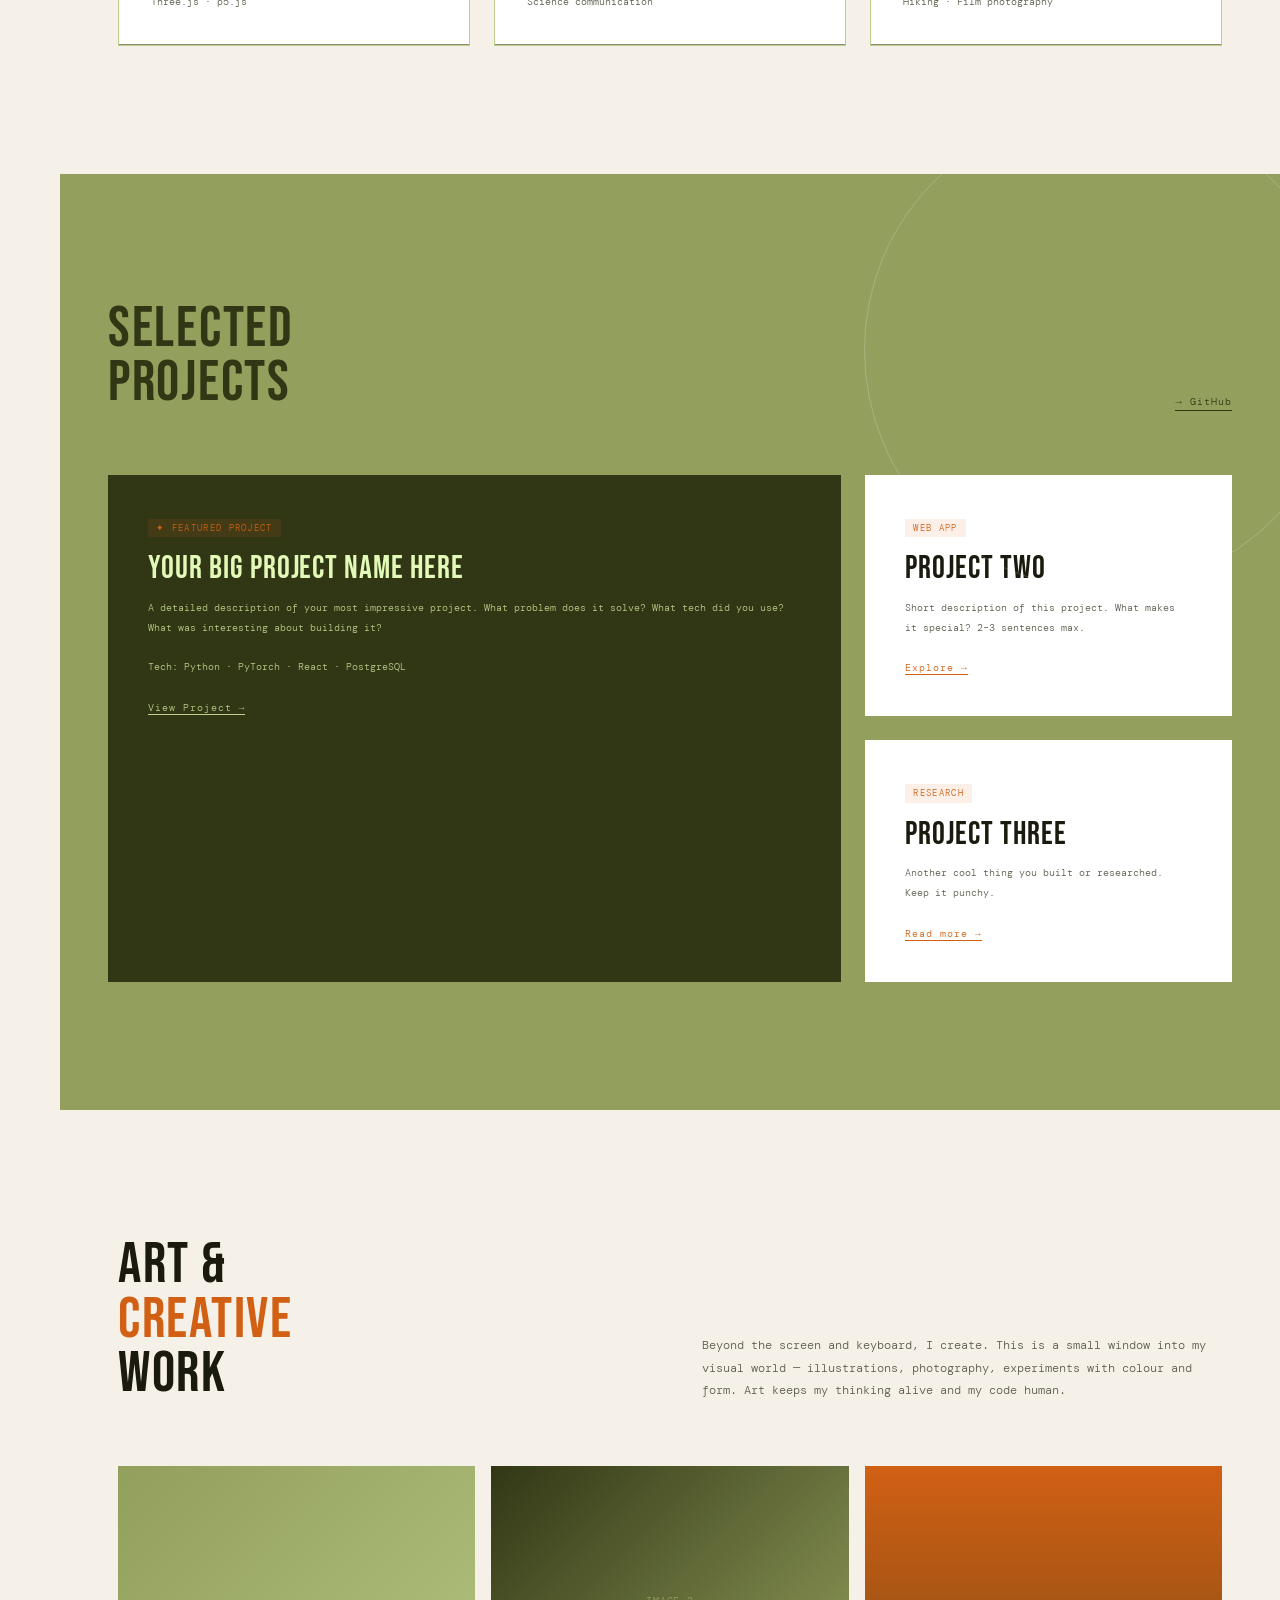
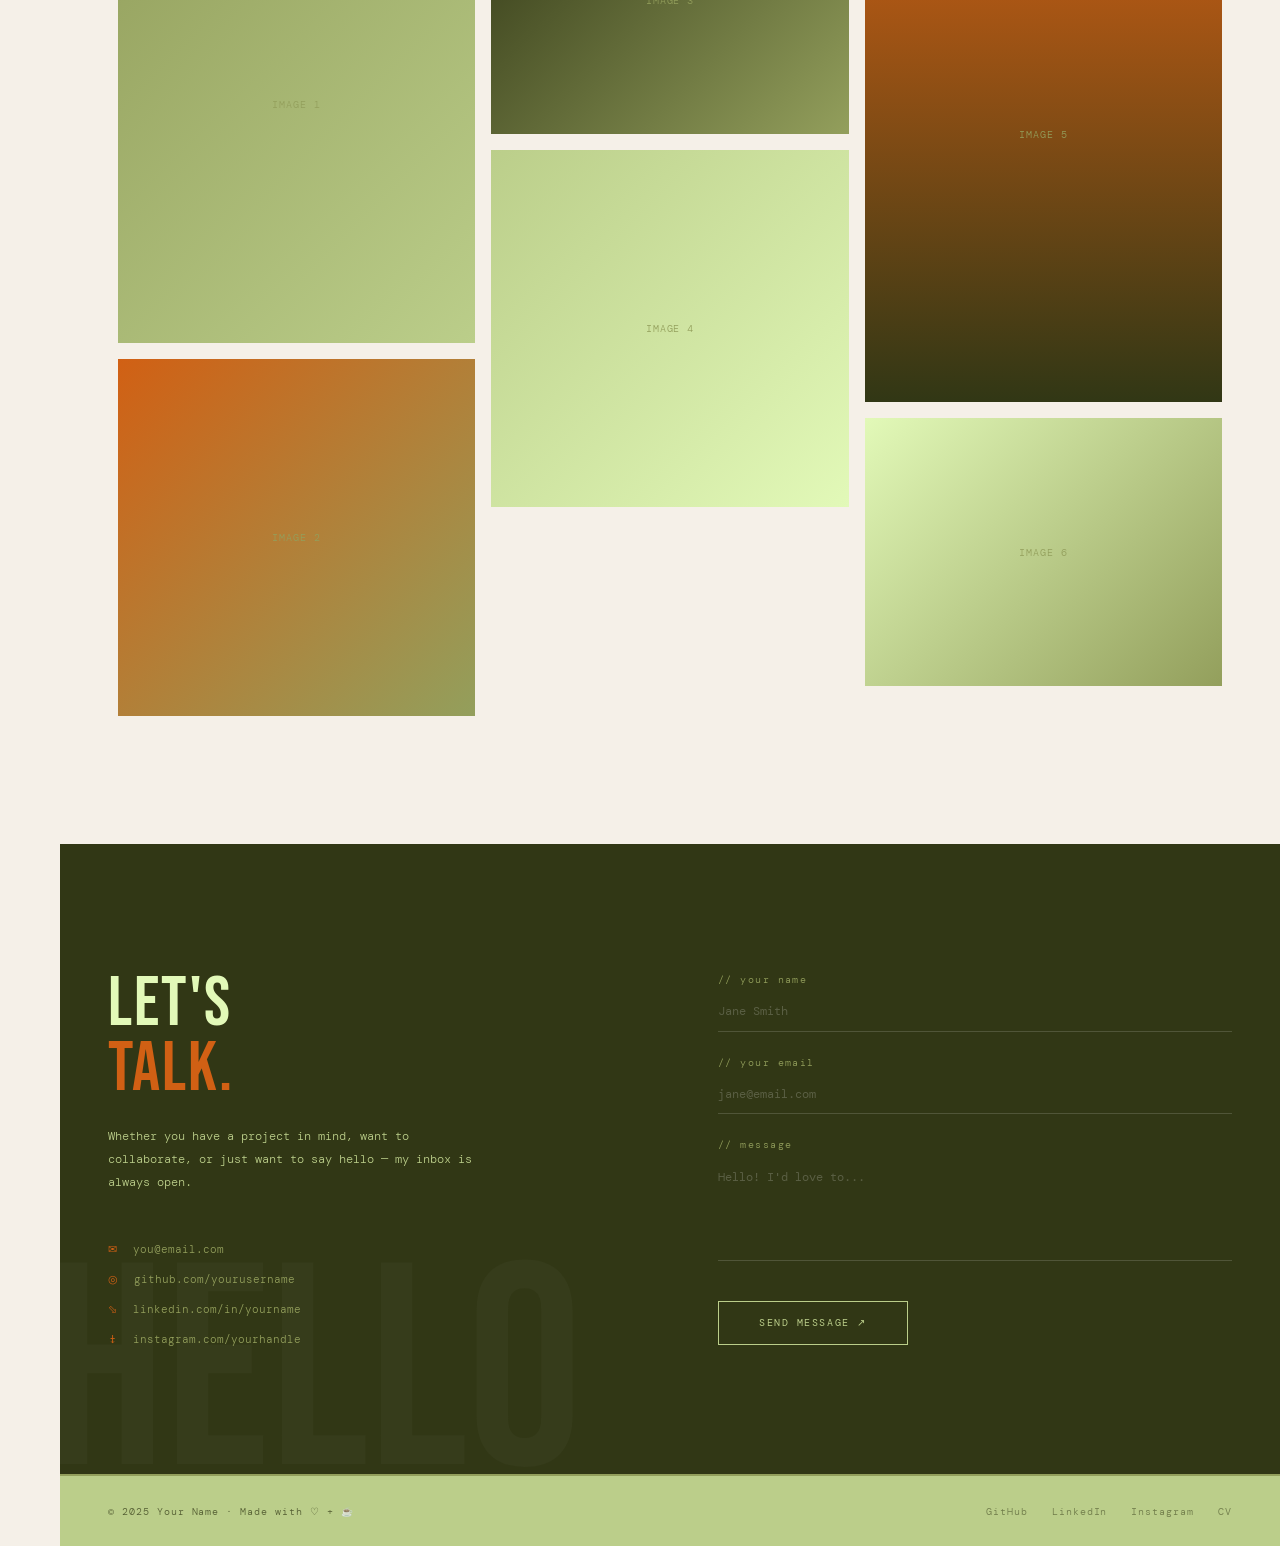
==== commit 070b374e: "fun elements" ====
--- a/index.html
+++ b/index.html
@@ -4,398 +4,294 @@
   <meta charset="UTF-8">
   <meta name="viewport" content="width=device-width, initial-scale=1.0">
   <title>Your Name — Creative CS</title>
-
-  <!-- Google Fonts -->
   <link rel="preconnect" href="https://fonts.googleapis.com">
   <link rel="preconnect" href="https://fonts.gstatic.com" crossorigin>
-  <link href="https://fonts.googleapis.com/css2?family=Bebas+Neue&family=DM+Mono:ital,wght@0,300;0,400;1,300&family=Syne:wght@700;800&family=Unbounded:wght@200;400;700&display=swap" rel="stylesheet">
-
-  <!-- Stylesheet -->
+  <link href="https://fonts.googleapis.com/css2?family=Bebas+Neue&family=DM+Mono:ital,wght@0,300;0,400;1,300&family=Syne:wght@700;800&display=swap" rel="stylesheet">
   <link rel="stylesheet" href="style.css">
 </head>
 <body>
 
-  <!-- CUSTOM CURSOR -->
-  <div id="cursor"></div>
-  <div id="cursor-ring"></div>
-
-  <!-- ══════════════════════════════════════════════
-       VERTICAL SIDE NAV
-  ══════════════════════════════════════════════ -->
-  <nav id="sidenav">
-    <a href="#hero" class="sidenav-logo">YN.DEV</a>
-
-    <ul class="sidenav-links">
-      <li><a href="#hero"     data-section="hero"     class="active">home</a></li>
-      <li><a href="#about"    data-section="about"                  >about</a></li>
-      <li><a href="#cv"       data-section="cv"                     >cv</a></li>
-      <li><a href="#skills"   data-section="skills"                 >skills</a></li>
-      <li><a href="#projects" data-section="projects"               >work</a></li>
-      <li><a href="#gallery"  data-section="gallery"                >art</a></li>
-      <li><a href="#contact"  data-section="contact"                >contact</a></li>
-    </ul>
-
-    <div class="sidenav-dots">
-      <div class="sidenav-dot active" data-dot="hero"></div>
-      <div class="sidenav-dot"        data-dot="about"></div>
-      <div class="sidenav-dot"        data-dot="cv"></div>
-      <div class="sidenav-dot"        data-dot="skills"></div>
-      <div class="sidenav-dot"        data-dot="projects"></div>
-      <div class="sidenav-dot"        data-dot="gallery"></div>
-      <div class="sidenav-dot"        data-dot="contact"></div>
-    </div>
-  </nav>
-
-  <!-- ══════════════════════════════════════════════
-       HERO
-  ══════════════════════════════════════════════ -->
-  <section id="hero">
-    <div class="hero-left">
-      <p class="hero-eyebrow">// COMPUTER SCIENTIST · CREATIVE · MAKER</p>
-      <h1 class="hero-name">
-        Your<br><em>Name</em><br>Here.
-      </h1>
-      <p class="hero-tagline">
-        I build things that live between code and creativity — from elegant algorithms to handcrafted visuals.
-      </p>
-      <div class="hero-cta">
-        <a href="#projects" class="btn-primary">View my work ↓</a>
-        <a href="#contact"  class="btn-ghost">Get in touch →</a>
-      </div>
-    </div>
-
-    <div class="hero-right">
-      <div class="floating-tag">// &lt;creative_coder /&gt;</div>
-      <div class="hero-photo-placeholder"></div>
-      <div class="floating-tag">✦ cs + art</div>
-      <div class="floating-tag">open to work ◉</div>
-    </div>
-  </section>
-
-  <!-- ══════════════════════════════════════════════
-       ABOUT
-  ══════════════════════════════════════════════ -->
-  <section id="about">
-    <div class="section-label">about me</div>
-
-    <div class="about-content">
-      <h2 class="reveal">
-        I'm a computer scientist<br>who <span>can't stop</span> creating.
-      </h2>
-      <p class="reveal reveal-delay-1">
-        Hello! I'm <strong>Your Name</strong>, a CS student / developer based in [Your City].
-        I love the intersection where logic meets aesthetics — building software that not only
-        works beautifully, but looks beautiful doing it.
-      </p>
-      <p class="reveal reveal-delay-2">
-        When I'm not writing code, I'm probably sketching, painting, playing music, or diving
-        into some new creative rabbit hole. I believe the best technologists are the ones who
-        see the world artistically.
-      </p>
-      <p class="reveal reveal-delay-3">
-        Currently studying at [Your University] / working at [Your Company].
-        Always open to interesting projects and conversations.
-      </p>
-      <div class="about-chips reveal reveal-delay-4">
-        <span class="chip">Python</span>
-        <span class="chip">JavaScript</span>
-        <span class="chip">React</span>
-        <span class="chip">Machine Learning</span>
-        <span class="chip">Algorithms</span>
-        <span class="chip">Illustration</span>
-        <span class="chip">Photography</span>
-        <span class="chip">UI/UX</span>
-        <span class="chip">Music</span>
-        <span class="chip">Typography</span>
-      </div>
-    </div>
-  </section>
-
-  <!-- ══════════════════════════════════════════════
-       CV
-  ══════════════════════════════════════════════ -->
-  <section id="cv">
-    <div class="cv-inner">
-      <div class="cv-header reveal">
-        <h2>Curriculum <em>Vitae</em></h2>
-        <a href="cv.pdf" class="cv-download" download>↓ Download PDF</a>
-      </div>
-
-      <div class="cv-grid">
-        <!-- Education -->
-        <div class="cv-col reveal">
-          <p class="cv-col-title">// EDUCATION</p>
-
-          <div class="cv-entry">
-            <p class="cv-year">2022 — present</p>
-            <p class="cv-role">M.Sc. Computer Science</p>
-            <p class="cv-place">University of Your City</p>
-            <p class="cv-desc">Focus: Machine Learning &amp; Human-Computer Interaction. Thesis on generative models for creative applications.</p>
-          </div>
-
-          <div class="cv-entry">
-            <p class="cv-year">2019 — 2022</p>
-            <p class="cv-role">B.Sc. Computer Science</p>
-            <p class="cv-place">University of Your City</p>
-            <p class="cv-desc">Graduated with distinction. Minor in Digital Arts and Media Design.</p>
-          </div>
-
-          <div class="cv-entry">
-            <p class="cv-year">2024</p>
-            <p class="cv-role">Workshop / Certificate</p>
-            <p class="cv-place">Institute Name</p>
-            <p class="cv-desc">Short description of what you learned or achieved.</p>
-          </div>
-        </div>
-
-        <!-- Experience -->
-        <div class="cv-col reveal reveal-delay-2">
-          <p class="cv-col-title">// EXPERIENCE</p>
-
-          <div class="cv-entry">
-            <p class="cv-year">2023 — present</p>
-            <p class="cv-role">Research Assistant</p>
-            <p class="cv-place">Lab / Institute Name</p>
-            <p class="cv-desc">Working on X, building Y, publishing Z. Collaborating with interdisciplinary team.</p>
-          </div>
-
-          <div class="cv-entry">
-            <p class="cv-year">Summer 2023</p>
-            <p class="cv-role">Software Engineering Intern</p>
-            <p class="cv-place">Company Name</p>
-            <p class="cv-desc">Developed feature X for product Y. Improved performance by Z%. Worked with React and Node.js.</p>
-          </div>
-
-          <div class="cv-entry">
-            <p class="cv-year">2021 — 2022</p>
-            <p class="cv-role">Freelance Designer &amp; Developer</p>
-            <p class="cv-place">Self-employed</p>
-            <p class="cv-desc">Designed and built websites for local businesses and artists. Brand identity, illustration, web dev.</p>
-          </div>
-        </div>
-      </div>
-    </div>
-  </section>
-
-  <!-- ══════════════════════════════════════════════
-       SKILLS
-  ══════════════════════════════════════════════ -->
-  <section id="skills">
-    <p class="section-label" style="writing-mode:horizontal-tb;transform:none;flex-direction:row;">
-      // skills &amp; tools
-    </p>
-
-    <div class="skills-grid">
-      <div class="skill-card reveal">
-        <div class="skill-icon">⌨</div>
-        <p class="skill-title">Software Development</p>
-        <p class="skill-list">Python · JavaScript · TypeScript<br>C++ · Java · SQL<br>Git · Linux · Docker</p>
-      </div>
-      <div class="skill-card reveal reveal-delay-1">
-        <div class="skill-icon">◉</div>
-        <p class="skill-title">Machine Learning</p>
-        <p class="skill-list">PyTorch · TensorFlow · scikit-learn<br>Computer Vision · NLP<br>Data Analysis · Visualization</p>
-      </div>
-      <div class="skill-card reveal reveal-delay-2">
-        <div class="skill-icon">✦</div>
-        <p class="skill-title">Design &amp; Creative</p>
-        <p class="skill-list">Figma · Illustrator · Photoshop<br>Procreate · Typography<br>Photography · Video Editing</p>
-      </div>
-      <div class="skill-card reveal reveal-delay-3">
-        <div class="skill-icon">◎</div>
-        <p class="skill-title">Web &amp; Frontend</p>
-        <p class="skill-list">React · Vue · Next.js<br>HTML · CSS · Tailwind<br>Three.js · p5.js</p>
-      </div>
-      <div class="skill-card reveal reveal-delay-4">
-        <div class="skill-icon">△</div>
-        <p class="skill-title">Research &amp; Writing</p>
-        <p class="skill-list">Academic writing · LaTeX<br>Literature review · Presentations<br>Science communication</p>
-      </div>
-      <div class="skill-card reveal reveal-delay-4">
-        <div class="skill-icon">♪</div>
-        <p class="skill-title">Other Passions</p>
-        <p class="skill-list">Music production · Illustration<br>Bookbinding · Ceramics<br>Hiking · Film photography</p>
-      </div>
-    </div>
-  </section>
-
-  <!-- ══════════════════════════════════════════════
-       PROJECTS
-  ══════════════════════════════════════════════ -->
-  <section id="projects">
-    <div class="projects-header">
-      <h2 class="reveal">Selected<br>Projects</h2>
-      <a href="https://github.com/yourusername"
-         class="cv-download"
-         style="color:var(--dark);border-color:var(--dark)"
-         target="_blank">→ GitHub</a>
-    </div>
-
-    <div class="projects-grid">
-      <div class="project-card featured reveal">
-        <span class="project-tag">✦ FEATURED PROJECT</span>
-        <h3 class="project-title">Your Big Project Name Here</h3>
-        <p class="project-desc">
-          A detailed description of your most impressive project. What problem does it solve?
-          What tech did you use? What was interesting about building it?<br><br>
-          Tech: Python · PyTorch · React · PostgreSQL
-        </p>
-        <a href="#" class="project-link">View Project →</a>
-      </div>
-
-      <div class="project-card reveal reveal-delay-1">
-        <span class="project-tag">WEB APP</span>
-        <h3 class="project-title">Project Two</h3>
-        <p class="project-desc">Short description of this project. What makes it special? 2–3 sentences max.</p>
-        <a href="#" class="project-link">Explore →</a>
-      </div>
-
-      <div class="project-card reveal reveal-delay-2">
-        <span class="project-tag">RESEARCH</span>
-        <h3 class="project-title">Project Three</h3>
-        <p class="project-desc">Another cool thing you built or researched. Keep it punchy.</p>
-        <a href="#" class="project-link">Read more →</a>
-      </div>
-    </div>
-  </section>
-
-  <!-- ══════════════════════════════════════════════
-       GALLERY
-  ══════════════════════════════════════════════ -->
-  <section id="gallery">
-    <div class="gallery-intro">
-      <h2 class="reveal">Art &amp;<br><em>Creative</em><br>Work</h2>
-      <p class="reveal reveal-delay-1">
-        Beyond the screen and keyboard, I create. This is a small window into my visual world —
-        illustrations, photography, experiments with color and form.
-        Art keeps my thinking alive and my code human.
-      </p>
-    </div>
-
-    <div class="gallery-masonry">
-      <!-- Replace gradient backgrounds with: style="background: url('img.jpg') center/cover" -->
-      <div class="gallery-item reveal">
-        <div class="gallery-item-inner" style="--ratio:3/4; background:linear-gradient(135deg,#939F5C,#BBCE8A);">
-          <span class="gallery-placeholder">IMAGE 1</span>
-          <div class="gallery-overlay">
-            <span>Untitled, 2024</span>
-            <small>DIGITAL ILLUSTRATION</small>
-          </div>
-        </div>
-      </div>
-
-      <div class="gallery-item reveal reveal-delay-1">
-        <div class="gallery-item-inner" style="--ratio:1/1; background:linear-gradient(135deg,#D16014,#939F5C);">
-          <span class="gallery-placeholder">IMAGE 2</span>
-          <div class="gallery-overlay">
-            <span>Study in Orange</span>
-            <small>OIL PASTEL</small>
-          </div>
-        </div>
-      </div>
-
-      <div class="gallery-item reveal reveal-delay-2">
-        <div class="gallery-item-inner" style="--ratio:4/3; background:linear-gradient(135deg,#313715,#939F5C);">
-          <span class="gallery-placeholder">IMAGE 3</span>
-          <div class="gallery-overlay">
-            <span>Forest Light</span>
-            <small>FILM PHOTOGRAPHY</small>
-          </div>
-        </div>
-      </div>
-
-      <div class="gallery-item reveal reveal-delay-3">
-        <div class="gallery-item-inner" style="--ratio:1/1; background:linear-gradient(135deg,#BBCE8A,#E2F9B8);">
-          <span class="gallery-placeholder">IMAGE 4</span>
-          <div class="gallery-overlay">
-            <span>Botanical Study</span>
-            <small>INK + WATERCOLOR</small>
-          </div>
-        </div>
-      </div>
-
-      <div class="gallery-item reveal reveal-delay-1">
-        <div class="gallery-item-inner" style="--ratio:2/3; background:linear-gradient(180deg,#D16014,#313715);">
-          <span class="gallery-placeholder">IMAGE 5</span>
-          <div class="gallery-overlay">
-            <span>Warmth</span>
-            <small>DIGITAL PAINTING</small>
-          </div>
-        </div>
-      </div>
-
-      <div class="gallery-item reveal reveal-delay-2">
-        <div class="gallery-item-inner" style="--ratio:4/3; background:linear-gradient(135deg,#E2F9B8,#939F5C);">
-          <span class="gallery-placeholder">IMAGE 6</span>
-          <div class="gallery-overlay">
-            <span>Moss &amp; Light</span>
-            <small>PHOTOGRAPHY</small>
-          </div>
-        </div>
-      </div>
-    </div>
-  </section>
-
-  <!-- ══════════════════════════════════════════════
-       CONTACT
-  ══════════════════════════════════════════════ -->
-  <section id="contact">
-    <div class="contact-inner">
-      <div class="contact-left">
-        <h2 class="reveal">Let's<br><em>talk.</em></h2>
-        <p class="reveal reveal-delay-1">
-          Whether you have a project in mind, want to collaborate, or just want to say hello —
-          my inbox is always open.
-        </p>
-        <div class="contact-links reveal reveal-delay-2">
-          <a href="mailto:you@email.com" class="contact-link">
-            <span>✉</span> you@email.com
-          </a>
-          <a href="https://github.com/yourusername" class="contact-link" target="_blank">
-            <span>◎</span> github.com/yourusername
-          </a>
-          <a href="https://linkedin.com/in/yourname" class="contact-link" target="_blank">
-            <span>⬡</span> linkedin.com/in/yourname
-          </a>
-          <a href="https://instagram.com/yourhandle" class="contact-link" target="_blank">
-            <span>◈</span> instagram.com/yourhandle
-          </a>
-        </div>
-      </div>
-
-      <form class="contact-form reveal reveal-delay-2" onsubmit="return false;">
-        <div class="form-group">
-          <label>// your name</label>
-          <input type="text" placeholder="Jane Smith">
-        </div>
-        <div class="form-group">
-          <label>// your email</label>
-          <input type="email" placeholder="jane@email.com">
-        </div>
-        <div class="form-group">
-          <label>// message</label>
-          <textarea rows="5" placeholder="Hello! I'd love to..."></textarea>
-        </div>
-        <button class="form-submit">SEND MESSAGE ↗</button>
-      </form>
-    </div>
-  </section>
-
-  <!-- ══════════════════════════════════════════════
-       FOOTER
-  ══════════════════════════════════════════════ -->
-  <footer>
-    <p class="footer-copy">© 2025 Your Name · Made with ♥ + ☕</p>
-    <div class="footer-social">
-      <a href="#">GitHub</a>
-      <a href="#">LinkedIn</a>
-      <a href="#">Instagram</a>
-      <a href="#">CV</a>
-    </div>
-  </footer>
-
-  <!-- JavaScript (loaded at end of body so DOM is ready) -->
-  <script src="main.js"></script>
-
+<div id="progress-bar"></div>
+
+<button id="theme-toggle" aria-label="Toggle dark mode">
+  <span class="toggle-icon">&#9790;</span>
+  <span class="toggle-label">dark mode</span>
+</button>
+
+<div id="cursor"></div>
+<div id="cursor-ring"></div>
+
+<nav id="sidenav">
+  <a href="#hero" class="sidenav-logo">YN.DEV</a>
+  <ul class="sidenav-links">
+    <li><a href="#hero"     data-section="hero"     class="active">home</a></li>
+    <li><a href="#about"    data-section="about"    >about</a></li>
+    <li><a href="#cv"       data-section="cv"       >cv</a></li>
+    <li><a href="#skills"   data-section="skills"   >skills</a></li>
+    <li><a href="#projects" data-section="projects" >work</a></li>
+    <li><a href="#gallery"  data-section="gallery"  >art</a></li>
+    <li><a href="#contact"  data-section="contact"  >contact</a></li>
+  </ul>
+  <div class="sidenav-dots">
+    <div class="sidenav-dot active" data-dot="hero"></div>
+    <div class="sidenav-dot" data-dot="about"></div>
+    <div class="sidenav-dot" data-dot="cv"></div>
+    <div class="sidenav-dot" data-dot="skills"></div>
+    <div class="sidenav-dot" data-dot="projects"></div>
+    <div class="sidenav-dot" data-dot="gallery"></div>
+    <div class="sidenav-dot" data-dot="contact"></div>
+  </div>
+</nav>
+
+<!-- HERO -->
+<section id="hero">
+  <div class="hero-left">
+    <div class="hero-terminal" id="terminal-lines"></div>
+    <h1 class="hero-name">Your<br><em>Name</em><br>Here.</h1>
+    <p class="hero-tagline">I build things that live between code and creativity &mdash; from elegant algorithms to handcrafted visuals.</p>
+    <div class="hero-cta">
+      <a href="#projects" class="btn-primary">View my work &darr;</a>
+      <a href="#contact" class="btn-ghost">Get in touch &rarr;</a>
+    </div>
+  </div>
+  <div class="hero-right">
+    <div class="floating-tag">// &lt;creative_coder /&gt;</div>
+    <div class="hero-photo-placeholder"></div>
+    <div class="floating-tag">&#10022; cs + art</div>
+    <div class="floating-tag">open to work &#9675;</div>
+  </div>
+</section>
+
+<!-- ABOUT -->
+<section id="about">
+  <div class="section-label">about me</div>
+  <div class="about-content">
+    <h2 class="reveal">I'm a computer scientist<br>who <span>can't stop</span> creating.</h2>
+    <p class="reveal reveal-delay-1">Hello! I'm <strong>Your Name</strong>, a CS student / developer based in [Your City]. I love the intersection where logic meets aesthetics &mdash; building software that not only works beautifully, but looks beautiful doing it.</p>
+    <p class="reveal reveal-delay-2">When I'm not writing code, I'm probably sketching, painting, playing music, or diving into some new creative rabbit hole. I believe the best technologists are the ones who see the world artistically.</p>
+    <p class="reveal reveal-delay-3">Currently studying at [Your University] / working at [Your Company]. Always open to interesting projects and conversations.</p>
+    <div class="about-chips reveal reveal-delay-4">
+      <span class="chip">Python</span>
+      <span class="chip">JavaScript</span>
+      <span class="chip">React</span>
+      <span class="chip">Machine Learning</span>
+      <span class="chip">Algorithms</span>
+      <span class="chip">Illustration</span>
+      <span class="chip">Photography</span>
+      <span class="chip">UI/UX</span>
+      <span class="chip">Music</span>
+      <span class="chip">Typography</span>
+    </div>
+  </div>
+</section>
+
+<!-- CV -->
+<section id="cv">
+  <div class="cv-inner">
+    <div class="cv-header reveal">
+      <h2>Curriculum <em>Vitae</em></h2>
+      <a href="cv.pdf" class="cv-download" download>&darr; Download PDF</a>
+    </div>
+    <div class="cv-grid">
+      <div class="cv-col reveal">
+        <p class="cv-col-title">// EDUCATION</p>
+        <div class="cv-entry">
+          <p class="cv-year">2022 &mdash; present</p>
+          <p class="cv-role">M.Sc. Computer Science</p>
+          <p class="cv-place">University of Your City</p>
+          <p class="cv-desc">Focus: Machine Learning &amp; Human-Computer Interaction. Thesis on generative models for creative applications.</p>
+        </div>
+        <div class="cv-entry">
+          <p class="cv-year">2019 &mdash; 2022</p>
+          <p class="cv-role">B.Sc. Computer Science</p>
+          <p class="cv-place">University of Your City</p>
+          <p class="cv-desc">Graduated with distinction. Minor in Digital Arts and Media Design.</p>
+        </div>
+        <div class="cv-entry">
+          <p class="cv-year">2024</p>
+          <p class="cv-role">Workshop / Certificate</p>
+          <p class="cv-place">Institute Name</p>
+          <p class="cv-desc">Short description of what you learned or achieved.</p>
+        </div>
+      </div>
+      <div class="cv-col reveal reveal-delay-2">
+        <p class="cv-col-title">// EXPERIENCE</p>
+        <div class="cv-entry">
+          <p class="cv-year">2023 &mdash; present</p>
+          <p class="cv-role">Research Assistant</p>
+          <p class="cv-place">Lab / Institute Name</p>
+          <p class="cv-desc">Working on X, building Y, publishing Z. Collaborating with interdisciplinary team.</p>
+        </div>
+        <div class="cv-entry">
+          <p class="cv-year">Summer 2023</p>
+          <p class="cv-role">Software Engineering Intern</p>
+          <p class="cv-place">Company Name</p>
+          <p class="cv-desc">Developed feature X for product Y. Improved performance by Z%. Worked with React and Node.js.</p>
+        </div>
+        <div class="cv-entry">
+          <p class="cv-year">2021 &mdash; 2022</p>
+          <p class="cv-role">Freelance Designer &amp; Developer</p>
+          <p class="cv-place">Self-employed</p>
+          <p class="cv-desc">Designed and built websites for local businesses and artists. Brand identity, illustration, web dev.</p>
+        </div>
+      </div>
+    </div>
+  </div>
+</section>
+
+<!-- SKILLS -->
+<section id="skills">
+  <p class="section-label" style="writing-mode:horizontal-tb;transform:none;flex-direction:row;">// skills &amp; tools</p>
+  <div class="skills-grid">
+    <div class="skill-card reveal">
+      <div class="skill-icon">&#9000;</div>
+      <p class="skill-title">Software Development</p>
+      <p class="skill-list">Python &middot; JavaScript &middot; TypeScript<br>C++ &middot; Java &middot; SQL<br>Git &middot; Linux &middot; Docker</p>
+    </div>
+    <div class="skill-card reveal reveal-delay-1">
+      <div class="skill-icon">&#9689;</div>
+      <p class="skill-title">Machine Learning</p>
+      <p class="skill-list">PyTorch &middot; TensorFlow &middot; scikit-learn<br>Computer Vision &middot; NLP<br>Data Analysis &middot; Visualization</p>
+    </div>
+    <div class="skill-card reveal reveal-delay-2">
+      <div class="skill-icon">&#10022;</div>
+      <p class="skill-title">Design &amp; Creative</p>
+      <p class="skill-list">Figma &middot; Illustrator &middot; Photoshop<br>Procreate &middot; Typography<br>Photography &middot; Video Editing</p>
+    </div>
+    <div class="skill-card reveal reveal-delay-3">
+      <div class="skill-icon">&#9678;</div>
+      <p class="skill-title">Web &amp; Frontend</p>
+      <p class="skill-list">React &middot; Vue &middot; Next.js<br>HTML &middot; CSS &middot; Tailwind<br>Three.js &middot; p5.js</p>
+    </div>
+    <div class="skill-card reveal reveal-delay-4">
+      <div class="skill-icon">&#9651;</div>
+      <p class="skill-title">Research &amp; Writing</p>
+      <p class="skill-list">Academic writing &middot; LaTeX<br>Literature review &middot; Presentations<br>Science communication</p>
+    </div>
+    <div class="skill-card reveal reveal-delay-4">
+      <div class="skill-icon">&#9835;</div>
+      <p class="skill-title">Other Passions</p>
+      <p class="skill-list">Music production &middot; Illustration<br>Bookbinding &middot; Ceramics<br>Hiking &middot; Film photography</p>
+    </div>
+  </div>
+</section>
+
+<!-- PROJECTS -->
+<section id="projects">
+  <div class="projects-header">
+    <h2 class="reveal">Selected<br>Projects</h2>
+    <a href="https://github.com/yourusername" class="cv-download" style="color:var(--dark);border-color:var(--dark)" target="_blank">&rarr; GitHub</a>
+  </div>
+  <div class="projects-grid">
+    <div class="project-card featured reveal">
+      <span class="project-tag">&#10022; FEATURED PROJECT</span>
+      <h3 class="project-title">Your Big Project Name Here</h3>
+      <p class="project-desc">A detailed description of your most impressive project. What problem does it solve? What tech did you use? What was interesting about building it?<br><br>Tech: Python &middot; PyTorch &middot; React &middot; PostgreSQL</p>
+      <a href="#" class="project-link">View Project &rarr;</a>
+    </div>
+    <div class="project-card reveal reveal-delay-1">
+      <span class="project-tag">WEB APP</span>
+      <h3 class="project-title">Project Two</h3>
+      <p class="project-desc">Short description of this project. What makes it special? 2&ndash;3 sentences max.</p>
+      <a href="#" class="project-link">Explore &rarr;</a>
+    </div>
+    <div class="project-card reveal reveal-delay-2">
+      <span class="project-tag">RESEARCH</span>
+      <h3 class="project-title">Project Three</h3>
+      <p class="project-desc">Another cool thing you built or researched. Keep it punchy.</p>
+      <a href="#" class="project-link">Read more &rarr;</a>
+    </div>
+  </div>
+</section>
+
+<!-- GALLERY -->
+<section id="gallery">
+  <div class="gallery-intro">
+    <h2 class="reveal">Art &amp;<br><em>Creative</em><br>Work</h2>
+    <p class="reveal reveal-delay-1">Beyond the screen and keyboard, I create. This is a small window into my visual world &mdash; illustrations, photography, experiments with colour and form. Art keeps my thinking alive and my code human.</p>
+  </div>
+  <div class="gallery-masonry">
+    <div class="gallery-item reveal">
+      <div class="gallery-item-inner" style="--ratio:3/4;background:linear-gradient(135deg,#939F5C,#BBCE8A);">
+        <span class="gallery-placeholder">IMAGE 1</span>
+        <div class="gallery-overlay"><span>Untitled, 2024</span><small>DIGITAL ILLUSTRATION</small></div>
+      </div>
+    </div>
+    <div class="gallery-item reveal reveal-delay-1">
+      <div class="gallery-item-inner" style="--ratio:1/1;background:linear-gradient(135deg,#D16014,#939F5C);">
+        <span class="gallery-placeholder">IMAGE 2</span>
+        <div class="gallery-overlay"><span>Study in Orange</span><small>OIL PASTEL</small></div>
+      </div>
+    </div>
+    <div class="gallery-item reveal reveal-delay-2">
+      <div class="gallery-item-inner" style="--ratio:4/3;background:linear-gradient(135deg,#313715,#939F5C);">
+        <span class="gallery-placeholder">IMAGE 3</span>
+        <div class="gallery-overlay"><span>Forest Light</span><small>FILM PHOTOGRAPHY</small></div>
+      </div>
+    </div>
+    <div class="gallery-item reveal reveal-delay-3">
+      <div class="gallery-item-inner" style="--ratio:1/1;background:linear-gradient(135deg,#BBCE8A,#E2F9B8);">
+        <span class="gallery-placeholder">IMAGE 4</span>
+        <div class="gallery-overlay"><span>Botanical Study</span><small>INK + WATERCOLOR</small></div>
+      </div>
+    </div>
+    <div class="gallery-item reveal reveal-delay-1">
+      <div class="gallery-item-inner" style="--ratio:2/3;background:linear-gradient(180deg,#D16014,#313715);">
+        <span class="gallery-placeholder">IMAGE 5</span>
+        <div class="gallery-overlay"><span>Warmth</span><small>DIGITAL PAINTING</small></div>
+      </div>
+    </div>
+    <div class="gallery-item reveal reveal-delay-2">
+      <div class="gallery-item-inner" style="--ratio:4/3;background:linear-gradient(135deg,#E2F9B8,#939F5C);">
+        <span class="gallery-placeholder">IMAGE 6</span>
+        <div class="gallery-overlay"><span>Moss &amp; Light</span><small>PHOTOGRAPHY</small></div>
+      </div>
+    </div>
+  </div>
+</section>
+
+<!-- CONTACT -->
+<section id="contact">
+  <div class="contact-inner">
+    <div class="contact-left">
+      <h2 class="reveal">Let's<br><em>talk.</em></h2>
+      <p class="reveal reveal-delay-1">Whether you have a project in mind, want to collaborate, or just want to say hello &mdash; my inbox is always open.</p>
+      <div class="contact-links reveal reveal-delay-2">
+        <a href="mailto:you@email.com" class="contact-link"><span>&#9993;</span> you@email.com</a>
+        <a href="https://github.com/yourusername" class="contact-link" target="_blank"><span>&#9678;</span> github.com/yourusername</a>
+        <a href="https://linkedin.com/in/yourname" class="contact-link" target="_blank"><span>&#11010;</span> linkedin.com/in/yourname</a>
+        <a href="https://instagram.com/yourhandle" class="contact-link" target="_blank"><span>&#10504;</span> instagram.com/yourhandle</a>
+      </div>
+    </div>
+    <form class="contact-form reveal reveal-delay-2" onsubmit="return false;">
+      <div class="form-group">
+        <label>// your name</label>
+        <input type="text" placeholder="Jane Smith">
+      </div>
+      <div class="form-group">
+        <label>// your email</label>
+        <input type="email" placeholder="jane@email.com">
+      </div>
+      <div class="form-group">
+        <label>// message</label>
+        <textarea rows="5" placeholder="Hello! I'd love to..."></textarea>
+      </div>
+      <button class="form-submit">SEND MESSAGE &#8599;</button>
+    </form>
+  </div>
+</section>
+
+<!-- FOOTER -->
+<footer>
+  <p class="footer-copy">&copy; 2025 Your Name &middot; Made with &#9825; + &#9749;</p>
+  <div class="footer-social">
+    <a href="#">GitHub</a>
+    <a href="#">LinkedIn</a>
+    <a href="#">Instagram</a>
+    <a href="#">CV</a>
+  </div>
+</footer>
+
+<script src="main.js"></script>
 </body>
 </html>
--- a/style.css
+++ b/style.css
@@ -1,6 +1,5 @@
 /* =====================================================
    PORTFOLIO — style.css
-   Fonts loaded in index.html via Google Fonts
    ===================================================== */
 
 /* ── VARIABLES ──────────────────────────────────────── */
@@ -12,7 +11,27 @@
   --light:  #E2F9B8;
   --cream:  #F5F0E8;
   --ink:    #1a1a0e;
-  --snw:    60px; /* side-nav width */
+  --snw:    60px;
+
+  /* surfaces used throughout — overridden in dark mode */
+  --bg:         var(--cream);
+  --bg-section: var(--cream);
+  --text:       var(--ink);
+  --text-muted: #5a5a4a;
+  --card-bg:    #ffffff;
+  --chip-bg:    var(--dark);
+  --chip-color: var(--muted);
+}
+
+/* ── DARK MODE OVERRIDES ────────────────────────────── */
+body.dark {
+  --bg:         #1a1a0e;
+  --bg-section: #1a1a0e;
+  --text:       var(--light);
+  --text-muted: var(--muted);
+  --card-bg:    #252810;
+  --chip-bg:    var(--olive);
+  --chip-color: var(--dark);
 }
 
 /* ── RESET & BASE ───────────────────────────────────── */
@@ -20,13 +39,14 @@
 html { scroll-behavior: smooth; }
 
 body {
-  background: var(--cream);
-  color: var(--ink);
+  background: var(--bg);
+  color: var(--text);
   font-family: 'DM Mono', monospace;
   font-weight: 300;
   cursor: none;
   overflow-x: hidden;
   padding-left: var(--snw);
+  transition: background 0.4s, color 0.4s;
 }
 
 /* ── CUSTOM CURSOR ──────────────────────────────────── */
@@ -47,16 +67,72 @@
   transform: translate(-50%, -50%);
   opacity: 0.5;
 }
+body.dark #cursor { mix-blend-mode: normal; }
+
+/* ── CURSOR TRAIL DOTS ──────────────────────────────── */
+.trail-dot {
+  position: fixed;
+  border-radius: 50%;
+  pointer-events: none;
+  z-index: 9990;
+  transform: translate(-50%, -50%);
+  transition: opacity 0.5s ease;
+}
 
 /* ── NOISE TEXTURE OVERLAY ──────────────────────────── */
 body::before {
   content: '';
-  position: fixed; inset: 0; z-index: 9990;
+  position: fixed; inset: 0; z-index: 8000;
   background-image: url("data:image/svg+xml,%3Csvg viewBox='0 0 200 200' xmlns='http://www.w3.org/2000/svg'%3E%3Cfilter id='n'%3E%3CfeTurbulence type='fractalNoise' baseFrequency='0.75' numOctaves='4' stitchTiles='stitch'/%3E%3C/filter%3E%3Crect width='100%25' height='100%25' filter='url(%23n)' opacity='0.04'/%3E%3C/svg%3E");
   pointer-events: none; opacity: 0.4;
 }
 
-/* ── SHARED HEADING STYLE ───────────────────────────── */
+/* =====================================================
+   READING PROGRESS BAR
+   ===================================================== */
+#progress-bar {
+  position: fixed;
+  top: 0; left: var(--snw); right: 0;
+  height: 3px;
+  background: var(--choco);
+  z-index: 9997;
+  width: 0%;
+  transition: width 0.1s linear;
+  transform-origin: left;
+}
+body.dark #progress-bar { background: var(--muted); }
+
+/* =====================================================
+   DARK MODE TOGGLE BUTTON
+   ===================================================== */
+#theme-toggle {
+  position: fixed;
+  top: 1rem; right: 1.2rem;
+  z-index: 9996;
+  background: var(--dark);
+  border: 1px solid rgba(255,255,255,0.1);
+  color: var(--muted);
+  font-family: 'DM Mono', monospace;
+  font-size: 0.6rem;
+  letter-spacing: 0.1em;
+  padding: 0.45rem 0.9rem;
+  cursor: none;
+  display: flex; align-items: center; gap: 0.5rem;
+  transition: background 0.3s, color 0.3s, border-color 0.3s;
+}
+body.dark #theme-toggle {
+  background: var(--muted);
+  color: var(--dark);
+  border-color: var(--olive);
+}
+#theme-toggle:hover { border-color: var(--choco); color: var(--choco); }
+body.dark #theme-toggle:hover { background: var(--light); }
+
+.toggle-icon { font-size: 0.8rem; }
+
+/* =====================================================
+   SHARED H2/H3
+   ===================================================== */
 h2, h3 {
   font-family: 'Bebas Neue', sans-serif;
   font-weight: 400;
@@ -78,51 +154,37 @@
   justify-content: space-between;
   padding: 1.8rem 0;
   border-right: 1px solid rgba(255,255,255,0.07);
-}
+  transition: background 0.4s;
+}
+body.dark #sidenav { background: #0f100a; border-right-color: rgba(255,255,255,0.05); }
 
 .sidenav-logo {
   font-family: 'Syne', sans-serif;
-  font-weight: 800;
-  font-size: 1.1rem;
-  color: white;
-  text-decoration: none;
+  font-weight: 800; font-size: 1.1rem;
+  color: white; text-decoration: none;
   letter-spacing: 0.05em;
-  writing-mode: vertical-rl;
-  transform: rotate(180deg);
-  line-height: 1;
-  cursor: none;
-  transition: color 0.3s;
+  writing-mode: vertical-rl; transform: rotate(180deg);
+  line-height: 1; cursor: none; transition: color 0.3s;
 }
 .sidenav-logo:hover { color: var(--choco); }
 
 .sidenav-links {
-  display: flex;
-  flex-direction: column;
-  align-items: center;
-  gap: 0;
-  list-style: none;
-  width: 100%;
+  display: flex; flex-direction: column;
+  align-items: center; gap: 0;
+  list-style: none; width: 100%;
 }
 .sidenav-links a {
-  display: flex;
-  align-items: center;
-  justify-content: center;
-  width: 100%;
-  padding: 1rem 0;
-  font-family: 'DM Mono', monospace;
-  font-size: 0.48rem;
-  letter-spacing: 0.2em;
-  color: var(--olive);
-  text-decoration: none;
+  display: flex; align-items: center; justify-content: center;
+  width: 100%; padding: 1rem 0;
+  font-family: 'DM Mono', monospace;
+  font-size: 0.48rem; letter-spacing: 0.2em;
+  color: var(--olive); text-decoration: none;
   text-transform: uppercase;
-  writing-mode: vertical-rl;
-  transform: rotate(180deg);
-  position: relative;
-  transition: color 0.25s, background 0.25s;
+  writing-mode: vertical-rl; transform: rotate(180deg);
+  position: relative; transition: color 0.25s;
 }
 .sidenav-links a::before {
-  content: '';
-  position: absolute;
+  content: ''; position: absolute;
   left: 0; top: 50%;
   width: 2px; height: 0;
   background: var(--choco);
@@ -135,51 +197,65 @@
 .sidenav-links a.active::before { height: 60%; }
 
 .sidenav-dots {
-  display: flex;
-  flex-direction: column;
-  align-items: center;
-  gap: 6px;
+  display: flex; flex-direction: column;
+  align-items: center; gap: 6px;
 }
 .sidenav-dot {
-  width: 4px; height: 4px;
-  border-radius: 50%;
+  width: 4px; height: 4px; border-radius: 50%;
   background: rgba(255,255,255,0.15);
   transition: background 0.3s, transform 0.3s;
 }
-.sidenav-dot.active {
-  background: var(--choco);
-  transform: scale(1.6);
-}
+.sidenav-dot.active { background: var(--choco); transform: scale(1.6); }
 
 /* =====================================================
    HERO
    ===================================================== */
 #hero {
   min-height: 100vh;
-  display: grid;
-  grid-template-columns: 1fr 1fr;
+  display: grid; grid-template-columns: 1fr 1fr;
   overflow: hidden;
 }
 .hero-left {
   background: var(--dark);
-  display: flex; flex-direction: column;
-  justify-content: flex-end;
+  display: flex; flex-direction: column; justify-content: flex-end;
   padding: 5rem 4rem 4rem;
   position: relative; z-index: 2;
   clip-path: polygon(0 0, 95% 0, 100% 100%, 0 100%);
-}
-.hero-eyebrow {
-  font-family: 'DM Mono', monospace;
-  font-size: 0.65rem; letter-spacing: 0.2em;
-  color: var(--muted); margin-bottom: 2rem;
-  opacity: 0; animation: fadeUp 0.8s 0.2s forwards;
-}
+  transition: background 0.4s;
+}
+body.dark .hero-left { background: #0f100a; }
+
+/* ── TYPING TERMINAL (replaces static eyebrow) ──────── */
+.hero-terminal {
+  font-family: 'DM Mono', monospace;
+  font-size: 0.65rem; letter-spacing: 0.1em;
+  color: var(--muted);
+  margin-bottom: 2rem;
+  min-height: 5.5rem;
+}
+.term-line {
+  opacity: 0;
+  margin-bottom: 0.3rem;
+  transition: opacity 0.3s;
+  white-space: nowrap;
+}
+.term-line.visible { opacity: 1; }
+.term-prompt { color: var(--olive); }
+.term-output { color: var(--light); }
+.term-output-dim { color: var(--olive); }
+.term-cursor-blink {
+  display: inline-block; width: 7px; height: 0.75em;
+  background: var(--choco); vertical-align: middle;
+  animation: blink 1s step-end infinite;
+}
+@keyframes blink { 0%,100%{opacity:1} 50%{opacity:0} }
+
 .hero-name {
   font-family: 'Bebas Neue', sans-serif;
   font-size: clamp(4rem, 7vw, 7.5rem);
   font-weight: 400; line-height: 0.92;
   color: var(--light); letter-spacing: 0.02em;
-  opacity: 0; animation: fadeUp 0.9s 0.4s forwards;
+  opacity: 0; animation: fadeUp 0.9s 2.2s forwards;
 }
 .hero-name em {
   font-style: normal;
@@ -191,12 +267,12 @@
   font-family: 'DM Mono', monospace;
   font-size: 0.75rem; color: var(--olive);
   max-width: 340px; line-height: 1.8;
-  opacity: 0; animation: fadeUp 0.9s 0.6s forwards;
+  opacity: 0; animation: fadeUp 0.9s 2.4s forwards;
 }
 .hero-cta {
   margin-top: 3rem;
   display: inline-flex; gap: 1rem; align-items: center;
-  opacity: 0; animation: fadeUp 0.9s 0.8s forwards;
+  opacity: 0; animation: fadeUp 0.9s 2.6s forwards;
 }
 .btn-primary {
   background: var(--choco); color: white; border: none;
@@ -218,11 +294,15 @@
   position: relative;
   display: flex; align-items: center; justify-content: center;
   overflow: hidden;
+  transition: background 0.4s;
 }
 .hero-right::before {
-  content: '';
-  position: absolute; inset: 0;
+  content: ''; position: absolute; inset: 0;
   background: radial-gradient(ellipse at 60% 40%, var(--muted) 0%, var(--light) 60%);
+  transition: opacity 0.4s;
+}
+body.dark .hero-right::before {
+  background: radial-gradient(ellipse at 60% 40%, #2a3510 0%, #1a1a0e 60%);
 }
 .floating-tag {
   position: absolute; z-index: 5;
@@ -232,6 +312,7 @@
   font-size: 0.6rem; letter-spacing: 0.1em; color: var(--dark);
   animation: float 4s ease-in-out infinite;
 }
+body.dark .floating-tag { background: #252810; color: var(--muted); border-color: var(--olive); }
 .floating-tag:nth-child(1) { top: 22%; left: 12%; animation-delay: 0s; }
 .floating-tag:nth-child(2) { top: 60%; right: 10%; animation-delay: 1.2s; }
 .floating-tag:nth-child(3) { bottom: 20%; left: 20%; animation-delay: 2.4s; }
@@ -241,19 +322,17 @@
   border: 2px solid var(--olive);
   position: relative; z-index: 3;
   display: flex; align-items: center; justify-content: center;
-  background: rgba(255,255,255,0.5);
-  transform: rotate(-1.5deg);
-}
+  background: rgba(255,255,255,0.5); transform: rotate(-1.5deg);
+}
+body.dark .hero-photo-placeholder { background: rgba(49,55,21,0.5); }
 .hero-photo-placeholder::before {
-  content: 'YOUR\APHOTO\AHERE';
-  white-space: pre;
+  content: 'YOUR\APHOTO\AHERE'; white-space: pre;
   font-family: 'DM Mono', monospace;
   font-size: 0.65rem; letter-spacing: 0.15em;
   color: var(--olive); text-align: center;
 }
 .hero-photo-placeholder::after {
-  content: '';
-  position: absolute; inset: -8px;
+  content: ''; position: absolute; inset: -8px;
   border: 1px solid var(--muted);
   transform: rotate(2.5deg); z-index: -1;
 }
@@ -265,6 +344,7 @@
   padding: 8rem 3rem;
   display: grid; grid-template-columns: 1fr 2fr;
   gap: 4rem; max-width: 1200px; margin: 0 auto;
+  background: var(--bg); transition: background 0.4s;
 }
 .section-label {
   font-family: 'DM Mono', monospace;
@@ -281,43 +361,38 @@
 .about-content h2 {
   font-size: clamp(2.8rem, 4.5vw, 4.8rem);
   line-height: 0.95; margin-bottom: 2rem;
+  color: var(--text);
 }
 .about-content h2 span { color: var(--choco); }
 .about-content p {
   font-size: 0.8rem; line-height: 2;
-  color: #3a3a2a; margin-bottom: 1.5rem; max-width: 620px;
+  color: var(--text-muted); margin-bottom: 1.5rem; max-width: 620px;
 }
 .about-chips { display: flex; flex-wrap: wrap; gap: 0.5rem; margin-top: 2rem; }
 .chip {
-  background: var(--dark); color: var(--muted);
+  background: var(--chip-bg); color: var(--chip-color);
   font-family: 'DM Mono', monospace;
   font-size: 0.6rem; letter-spacing: 0.1em;
   padding: 0.4rem 0.9rem;
   border: 1px solid transparent;
   transition: all 0.3s; cursor: none;
 }
-.chip:hover { background: transparent; color: var(--dark); border-color: var(--dark); }
+.chip:hover { background: transparent; color: var(--text); border-color: var(--text); }
 
 /* =====================================================
    CV
    ===================================================== */
-#cv { background: var(--dark); padding: 6rem 0; position: relative; overflow: hidden; }
+#cv { background: var(--dark); padding: 6rem 0; position: relative; overflow: hidden; transition: background 0.4s; }
+body.dark #cv { background: #0f100a; }
 #cv::before {
-  content: 'CV';
-  position: absolute; right: -1rem; top: 2rem;
+  content: 'CV'; position: absolute; right: -1rem; top: 2rem;
   font-family: 'Bebas Neue', sans-serif; font-size: 18rem;
   color: rgba(255,255,255,0.03);
   line-height: 1; pointer-events: none; user-select: none;
 }
 .cv-inner { max-width: 1200px; margin: 0 auto; padding: 0 3rem; }
-.cv-header {
-  display: flex; justify-content: space-between; align-items: flex-end;
-  margin-bottom: 4rem;
-}
-.cv-header h2 {
-  font-size: clamp(2.5rem, 4.5vw, 5rem);
-  line-height: 0.95; color: var(--light);
-}
+.cv-header { display: flex; justify-content: space-between; align-items: flex-end; margin-bottom: 4rem; }
+.cv-header h2 { font-size: clamp(2.5rem, 4.5vw, 5rem); line-height: 0.95; color: var(--light); }
 .cv-header h2 em { color: var(--choco); font-style: normal; }
 .cv-download {
   color: var(--muted); font-family: 'DM Mono', monospace;
@@ -326,133 +401,64 @@
   padding-bottom: 2px; transition: color 0.3s, border-color 0.3s;
 }
 .cv-download:hover { color: var(--choco); border-color: var(--choco); }
-.cv-grid {
-  display: grid; grid-template-columns: 1fr 1fr;
-  gap: 1px; background: rgba(255,255,255,0.07);
-}
-.cv-col { background: var(--dark); padding: 2rem 0; }
-.cv-col-title {
-  font-family: 'DM Mono', monospace;
-  font-size: 0.6rem; letter-spacing: 0.2em;
-  color: var(--olive); margin-bottom: 2rem; padding: 0 2rem;
-}
-.cv-entry {
-  padding: 1.5rem 2rem;
-  border-left: 2px solid transparent;
-  transition: border-color 0.3s, background 0.3s; cursor: none;
-}
+.cv-grid { display: grid; grid-template-columns: 1fr 1fr; gap: 1px; background: rgba(255,255,255,0.07); }
+.cv-col { background: var(--dark); padding: 2rem 0; transition: background 0.4s; }
+body.dark .cv-col { background: #0f100a; }
+.cv-col-title { font-family: 'DM Mono', monospace; font-size: 0.6rem; letter-spacing: 0.2em; color: var(--olive); margin-bottom: 2rem; padding: 0 2rem; }
+.cv-entry { padding: 1.5rem 2rem; border-left: 2px solid transparent; transition: border-color 0.3s, background 0.3s; cursor: none; }
 .cv-entry:hover { border-left-color: var(--choco); background: rgba(255,255,255,0.03); }
-.cv-year {
-  font-family: 'DM Mono', monospace;
-  font-size: 0.6rem; color: var(--choco);
-  letter-spacing: 0.1em; margin-bottom: 0.3rem;
-}
-.cv-role {
-  font-family: 'Bebas Neue', sans-serif;
-  font-size: 1.4rem; color: var(--light);
-  letter-spacing: 0.03em; margin-bottom: 0.2rem;
-}
-.cv-place {
-  font-family: 'DM Mono', monospace;
-  font-size: 0.65rem; color: var(--muted); margin-bottom: 0.5rem;
-}
-.cv-desc {
-  font-family: 'DM Mono', monospace;
-  font-size: 0.65rem; color: var(--olive); line-height: 1.8;
-}
+.cv-year { font-family: 'DM Mono', monospace; font-size: 0.6rem; color: var(--choco); letter-spacing: 0.1em; margin-bottom: 0.3rem; }
+.cv-role { font-family: 'Bebas Neue', sans-serif; font-size: 1.4rem; color: var(--light); letter-spacing: 0.03em; margin-bottom: 0.2rem; }
+.cv-place { font-family: 'DM Mono', monospace; font-size: 0.65rem; color: var(--muted); margin-bottom: 0.5rem; }
+.cv-desc { font-family: 'DM Mono', monospace; font-size: 0.65rem; color: var(--olive); line-height: 1.8; }
 
 /* =====================================================
    SKILLS
    ===================================================== */
-#skills { padding: 8rem 3rem; max-width: 1200px; margin: 0 auto; }
-.skills-grid {
-  display: grid; grid-template-columns: repeat(3, 1fr);
-  gap: 1.5rem; margin-top: 4rem;
-}
+#skills { padding: 8rem 3rem; max-width: 1200px; margin: 0 auto; background: var(--bg); transition: background 0.4s; }
+.skills-grid { display: grid; grid-template-columns: repeat(3, 1fr); gap: 1.5rem; margin-top: 4rem; }
 .skill-card {
   border: 1px solid var(--muted); padding: 2rem;
   position: relative; overflow: hidden;
   transition: transform 0.3s, border-color 0.3s; cursor: none;
-}
+  background: var(--card-bg);
+}
+body.dark .skill-card { border-color: var(--olive); }
 .skill-card::before {
   content: ''; position: absolute; inset: 0;
-  background: var(--dark);
-  transform: translateY(100%);
-  transition: transform 0.4s cubic-bezier(0.25, 0.46, 0.45, 0.94);
-  z-index: 0;
-}
+  background: var(--dark); transform: translateY(100%);
+  transition: transform 0.4s cubic-bezier(0.25, 0.46, 0.45, 0.94); z-index: 0;
+}
+body.dark .skill-card::before { background: var(--olive); }
 .skill-card:hover { border-color: var(--dark); transform: translateY(-4px); }
+body.dark .skill-card:hover { border-color: var(--choco); }
 .skill-card:hover::before { transform: translateY(0); }
-.skill-card:hover .skill-title,
-.skill-card:hover .skill-icon { color: var(--choco); }
+.skill-card:hover .skill-title, .skill-card:hover .skill-icon { color: var(--choco); }
 .skill-card:hover .skill-list { color: var(--muted); }
 .skill-icon { font-size: 1.5rem; margin-bottom: 1rem; position: relative; z-index: 1; transition: color 0.4s; }
-.skill-title {
-  font-family: 'Bebas Neue', sans-serif;
-  font-size: 1.6rem; letter-spacing: 0.03em;
-  margin-bottom: 1rem; position: relative; z-index: 1; transition: color 0.4s;
-}
-.skill-list {
-  font-family: 'DM Mono', monospace;
-  font-size: 0.65rem; line-height: 2; color: #5a5a4a;
-  position: relative; z-index: 1; transition: color 0.4s;
-}
+.skill-title { font-family: 'Bebas Neue', sans-serif; font-size: 1.6rem; letter-spacing: 0.03em; margin-bottom: 1rem; position: relative; z-index: 1; transition: color 0.4s; color: var(--text); }
+.skill-list { font-family: 'DM Mono', monospace; font-size: 0.65rem; line-height: 2; color: var(--text-muted); position: relative; z-index: 1; transition: color 0.4s; }
 
 /* =====================================================
    PROJECTS
    ===================================================== */
-#projects { background: var(--olive); padding: 8rem 3rem; position: relative; overflow: hidden; }
-#projects::after {
-  content: '';
-  position: absolute; top: -4rem; right: -4rem;
-  width: 30rem; height: 30rem;
-  border: 1px solid rgba(255,255,255,0.2);
-  border-radius: 50%; pointer-events: none;
-}
-.projects-header {
-  max-width: 1200px; margin: 0 auto 4rem;
-  display: flex; justify-content: space-between; align-items: flex-end;
-}
-.projects-header h2 {
-  font-size: clamp(2.8rem, 4.5vw, 5rem);
-  line-height: 0.95; color: var(--dark);
-}
-.projects-grid {
-  max-width: 1200px; margin: 0 auto;
-  display: grid; grid-template-columns: 2fr 1fr;
-  grid-template-rows: auto auto; gap: 1.5rem;
-}
-.project-card {
-  background: var(--cream); padding: 2.5rem;
-  position: relative; overflow: hidden;
-  cursor: none; transition: transform 0.3s;
-}
+#projects { background: var(--olive); padding: 8rem 3rem; position: relative; overflow: hidden; transition: background 0.4s; }
+body.dark #projects { background: #2a3510; }
+#projects::after { content: ''; position: absolute; top: -4rem; right: -4rem; width: 30rem; height: 30rem; border: 1px solid rgba(255,255,255,0.2); border-radius: 50%; pointer-events: none; }
+.projects-header { max-width: 1200px; margin: 0 auto 4rem; display: flex; justify-content: space-between; align-items: flex-end; }
+.projects-header h2 { font-size: clamp(2.8rem, 4.5vw, 5rem); line-height: 0.95; color: var(--dark); }
+body.dark .projects-header h2 { color: var(--light); }
+.projects-grid { max-width: 1200px; margin: 0 auto; display: grid; grid-template-columns: 2fr 1fr; grid-template-rows: auto auto; gap: 1.5rem; }
+.project-card { background: var(--card-bg); padding: 2.5rem; position: relative; overflow: hidden; cursor: none; transition: transform 0.3s, background 0.4s; }
 .project-card:hover { transform: scale(1.01); }
 .project-card.featured { grid-row: span 2; background: var(--dark); }
+body.dark .project-card.featured { background: #0f100a; }
 .project-card.featured .project-title { color: var(--light); }
 .project-card.featured .project-desc { color: var(--muted); }
-.project-tag {
-  font-family: 'DM Mono', monospace;
-  font-size: 0.55rem; letter-spacing: 0.15em; color: var(--choco);
-  margin-bottom: 1rem; display: inline-block;
-  background: rgba(209,96,20,0.1); padding: 0.2rem 0.5rem;
-}
-.project-title {
-  font-family: 'Bebas Neue', sans-serif;
-  font-size: 2rem; letter-spacing: 0.03em;
-  margin-bottom: 0.8rem; line-height: 1;
-}
-.project-desc {
-  font-family: 'DM Mono', monospace;
-  font-size: 0.65rem; line-height: 1.9; color: #5a5a4a;
-}
-.project-link {
-  display: inline-block; margin-top: 1.5rem;
-  font-family: 'DM Mono', monospace;
-  font-size: 0.6rem; letter-spacing: 0.1em;
-  color: var(--choco); text-decoration: none;
-  border-bottom: 1px solid currentColor; transition: color 0.3s;
-}
+.project-tag { font-family: 'DM Mono', monospace; font-size: 0.55rem; letter-spacing: 0.15em; color: var(--choco); margin-bottom: 1rem; display: inline-block; background: rgba(209,96,20,0.1); padding: 0.2rem 0.5rem; }
+.project-title { font-family: 'Bebas Neue', sans-serif; font-size: 2rem; letter-spacing: 0.03em; margin-bottom: 0.8rem; line-height: 1; color: var(--text); }
+.project-desc { font-family: 'DM Mono', monospace; font-size: 0.65rem; line-height: 1.9; color: var(--text-muted); }
+.project-link { display: inline-block; margin-top: 1.5rem; font-family: 'DM Mono', monospace; font-size: 0.6rem; letter-spacing: 0.1em; color: var(--choco); text-decoration: none; border-bottom: 1px solid currentColor; transition: color 0.3s; }
 .project-link:hover { color: var(--dark); }
 .project-card.featured .project-link { color: var(--muted); }
 .project-card.featured .project-link:hover { color: var(--light); }
@@ -460,131 +466,77 @@
 /* =====================================================
    GALLERY
    ===================================================== */
-#gallery { padding: 8rem 3rem; max-width: 1200px; margin: 0 auto; }
-.gallery-intro {
-  display: grid; grid-template-columns: 1fr 1fr;
-  gap: 4rem; margin-bottom: 4rem; align-items: end;
-}
-.gallery-intro h2 { font-size: clamp(2.8rem, 4.5vw, 5rem); line-height: 0.95; }
+#gallery { padding: 8rem 3rem; max-width: 1200px; margin: 0 auto; background: var(--bg); transition: background 0.4s; }
+.gallery-intro { display: grid; grid-template-columns: 1fr 1fr; gap: 4rem; margin-bottom: 4rem; align-items: end; }
+.gallery-intro h2 { font-size: clamp(2.8rem, 4.5vw, 5rem); line-height: 0.95; color: var(--text); }
 .gallery-intro h2 em { color: var(--choco); font-style: normal; }
-.gallery-intro p {
-  font-family: 'DM Mono', monospace;
-  font-size: 0.75rem; line-height: 1.9; color: #5a5a4a;
-}
+.gallery-intro p { font-family: 'DM Mono', monospace; font-size: 0.75rem; line-height: 1.9; color: var(--text-muted); }
 .gallery-masonry { columns: 3; column-gap: 1rem; }
 .gallery-item { break-inside: avoid; margin-bottom: 1rem; position: relative; overflow: hidden; cursor: none; }
-.gallery-item-inner {
-  aspect-ratio: var(--ratio, 1/1); background: var(--muted);
-  position: relative;
-  transition: transform 0.5s cubic-bezier(0.25, 0.46, 0.45, 0.94);
-  display: flex; align-items: center; justify-content: center; overflow: hidden;
-}
+.gallery-item-inner { aspect-ratio: var(--ratio, 1/1); background: var(--muted); position: relative; transition: transform 0.5s cubic-bezier(0.25, 0.46, 0.45, 0.94); display: flex; align-items: center; justify-content: center; overflow: hidden; }
 .gallery-item:hover .gallery-item-inner { transform: scale(1.03); }
-.gallery-placeholder {
-  font-family: 'DM Mono', monospace;
-  font-size: 0.6rem; letter-spacing: 0.1em;
-  color: var(--olive); text-align: center;
-}
-.gallery-overlay {
-  position: absolute; inset: 0;
-  background: rgba(49,55,21,0.75);
-  opacity: 0; display: flex;
-  align-items: center; justify-content: center;
-  transition: opacity 0.3s; flex-direction: column; gap: 0.5rem;
-}
+.gallery-placeholder { font-family: 'DM Mono', monospace; font-size: 0.6rem; letter-spacing: 0.1em; color: var(--olive); text-align: center; }
+.gallery-overlay { position: absolute; inset: 0; background: rgba(49,55,21,0.75); opacity: 0; display: flex; align-items: center; justify-content: center; transition: opacity 0.3s; flex-direction: column; gap: 0.5rem; }
 .gallery-item:hover .gallery-overlay { opacity: 1; }
-.gallery-overlay span {
-  font-family: 'Bebas Neue', sans-serif;
-  font-size: 1.4rem; color: var(--light); letter-spacing: 0.05em;
-}
-.gallery-overlay small {
-  font-family: 'DM Mono', monospace;
-  font-size: 0.55rem; color: var(--muted); letter-spacing: 0.1em;
-}
+.gallery-overlay span { font-family: 'Bebas Neue', sans-serif; font-size: 1.4rem; color: var(--light); letter-spacing: 0.05em; }
+.gallery-overlay small { font-family: 'DM Mono', monospace; font-size: 0.55rem; color: var(--muted); letter-spacing: 0.1em; }
 
 /* =====================================================
    CONTACT
    ===================================================== */
-#contact { background: var(--dark); padding: 8rem 3rem; position: relative; overflow: hidden; }
-#contact::before {
-  content: 'HELLO';
-  position: absolute; bottom: -3rem; left: -1rem;
-  font-family: 'Bebas Neue', sans-serif; font-size: 18rem;
-  color: rgba(255,255,255,0.025);
-  pointer-events: none; user-select: none; line-height: 1;
-}
-.contact-inner {
-  max-width: 1200px; margin: 0 auto;
-  display: grid; grid-template-columns: 1fr 1fr;
-  gap: 6rem; align-items: center;
-}
-.contact-left h2 {
-  font-size: clamp(3rem, 5.5vw, 6rem);
-  line-height: 0.92; color: var(--light); margin-bottom: 1.5rem;
-}
+#contact { background: var(--dark); padding: 8rem 3rem; position: relative; overflow: hidden; transition: background 0.4s; }
+body.dark #contact { background: #0f100a; }
+#contact::before { content: 'HELLO'; position: absolute; bottom: -3rem; left: -1rem; font-family: 'Bebas Neue', sans-serif; font-size: 18rem; color: rgba(255,255,255,0.025); pointer-events: none; user-select: none; line-height: 1; }
+.contact-inner { max-width: 1200px; margin: 0 auto; display: grid; grid-template-columns: 1fr 1fr; gap: 6rem; align-items: center; }
+.contact-left h2 { font-size: clamp(3rem, 5.5vw, 6rem); line-height: 0.92; color: var(--light); margin-bottom: 1.5rem; }
 .contact-left h2 em { color: var(--choco); font-style: normal; }
-.contact-left p {
-  font-family: 'DM Mono', monospace;
-  font-size: 0.75rem; line-height: 1.9; color: var(--muted); max-width: 380px;
-}
+.contact-left p { font-family: 'DM Mono', monospace; font-size: 0.75rem; line-height: 1.9; color: var(--muted); max-width: 380px; }
 .contact-links { margin-top: 3rem; display: flex; flex-direction: column; gap: 1rem; }
-.contact-link {
-  display: flex; align-items: center; gap: 1rem;
-  font-family: 'DM Mono', monospace;
-  font-size: 0.7rem; color: var(--olive);
-  text-decoration: none; transition: color 0.3s; cursor: none;
-}
+.contact-link { display: flex; align-items: center; gap: 1rem; font-family: 'DM Mono', monospace; font-size: 0.7rem; color: var(--olive); text-decoration: none; transition: color 0.3s; cursor: none; }
 .contact-link span { color: var(--choco); }
 .contact-link:hover { color: var(--light); }
 .contact-form { display: flex; flex-direction: column; gap: 1.5rem; }
 .form-group { display: flex; flex-direction: column; gap: 0.4rem; }
-.form-group label {
-  font-family: 'DM Mono', monospace;
-  font-size: 0.6rem; letter-spacing: 0.15em; color: var(--olive);
-}
-.form-group input,
-.form-group textarea {
-  background: transparent; border: none;
-  border-bottom: 1px solid rgba(255,255,255,0.15);
-  color: var(--light); font-family: 'DM Mono', monospace; font-size: 0.75rem;
-  padding: 0.7rem 0; outline: none;
-  transition: border-color 0.3s; resize: none; cursor: none;
-}
-.form-group input:focus,
-.form-group textarea:focus { border-bottom-color: var(--choco); }
-.form-group input::placeholder,
-.form-group textarea::placeholder { color: rgba(255,255,255,0.2); }
+.form-group label { font-family: 'DM Mono', monospace; font-size: 0.6rem; letter-spacing: 0.15em; color: var(--olive); }
+.form-group input, .form-group textarea { background: transparent; border: none; border-bottom: 1px solid rgba(255,255,255,0.15); color: var(--light); font-family: 'DM Mono', monospace; font-size: 0.75rem; padding: 0.7rem 0; outline: none; transition: border-color 0.3s; resize: none; cursor: none; }
+.form-group input:focus, .form-group textarea:focus { border-bottom-color: var(--choco); }
+.form-group input::placeholder, .form-group textarea::placeholder { color: rgba(255,255,255,0.2); }
+
+/* ── CONTACT SUBMIT WITH CONFETTI ───────────────────── */
 .form-submit {
-  margin-top: 1rem;
-  background: transparent; border: 1px solid var(--muted);
+  margin-top: 1rem; background: transparent; border: 1px solid var(--muted);
   color: var(--muted); padding: 0.9rem 2.5rem;
-  font-family: 'DM Mono', monospace;
-  font-size: 0.65rem; letter-spacing: 0.15em;
+  font-family: 'DM Mono', monospace; font-size: 0.65rem; letter-spacing: 0.15em;
   cursor: none; align-self: flex-start; transition: all 0.3s;
+  position: relative; overflow: visible;
 }
 .form-submit:hover { background: var(--choco); border-color: var(--choco); color: white; }
+.form-submit:active { transform: scale(0.97); }
+
+/* ── CONFETTI PARTICLES ─────────────────────────────── */
+.confetti-particle {
+  position: fixed;
+  width: 8px; height: 8px;
+  border-radius: 2px;
+  pointer-events: none;
+  z-index: 9999;
+  animation: confettiFly var(--dur, 0.9s) ease-out forwards;
+}
+@keyframes confettiFly {
+  0%   { opacity: 1; transform: translate(0, 0) rotate(0deg) scale(1); }
+  100% { opacity: 0; transform: translate(var(--tx), var(--ty)) rotate(var(--tr)) scale(0.4); }
+}
 
 /* =====================================================
    FOOTER
    ===================================================== */
-footer {
-  background: var(--muted);
-  padding: 1.8rem 3rem;
-  display: flex; justify-content: space-between; align-items: center;
-  border-top: 2px solid var(--olive);
-}
-.footer-copy {
-  font-family: 'DM Mono', monospace;
-  font-size: 0.6rem; color: var(--dark);
-  letter-spacing: 0.1em; opacity: 0.75;
-}
+footer { background: var(--muted); padding: 1.8rem 3rem; display: flex; justify-content: space-between; align-items: center; border-top: 2px solid var(--olive); transition: background 0.4s; }
+body.dark footer { background: #252810; border-top-color: var(--olive); }
+.footer-copy { font-family: 'DM Mono', monospace; font-size: 0.6rem; color: var(--dark); letter-spacing: 0.1em; opacity: 0.75; }
+body.dark .footer-copy { color: var(--muted); opacity: 0.7; }
 .footer-social { display: flex; gap: 1.5rem; }
-.footer-social a {
-  font-family: 'DM Mono', monospace;
-  font-size: 0.6rem; letter-spacing: 0.1em;
-  color: var(--dark); text-decoration: none;
-  opacity: 0.55; transition: opacity 0.3s, color 0.3s;
-}
+.footer-social a { font-family: 'DM Mono', monospace; font-size: 0.6rem; letter-spacing: 0.1em; color: var(--dark); text-decoration: none; opacity: 0.55; transition: opacity 0.3s, color 0.3s; }
+body.dark .footer-social a { color: var(--muted); }
 .footer-social a:hover { opacity: 1; color: var(--choco); }
 
 /* =====================================================
@@ -598,11 +550,7 @@
   0%, 100% { transform: translateY(0); }
   50%       { transform: translateY(-10px); }
 }
-.reveal {
-  opacity: 0; transform: translateY(40px);
-  transition: opacity 0.9s cubic-bezier(0.25, 0.46, 0.45, 0.94),
-              transform 0.9s cubic-bezier(0.25, 0.46, 0.45, 0.94);
-}
+.reveal { opacity: 0; transform: translateY(40px); transition: opacity 0.9s cubic-bezier(0.25, 0.46, 0.45, 0.94), transform 0.9s cubic-bezier(0.25, 0.46, 0.45, 0.94); }
 .reveal.visible { opacity: 1; transform: translateY(0); }
 .reveal-delay-1 { transition-delay: 0.1s; }
 .reveal-delay-2 { transition-delay: 0.2s; }
@@ -613,7 +561,7 @@
    SCROLLBAR & SELECTION
    ===================================================== */
 ::-webkit-scrollbar { width: 4px; }
-::-webkit-scrollbar-track { background: var(--cream); }
+::-webkit-scrollbar-track { background: var(--bg); }
 ::-webkit-scrollbar-thumb { background: var(--olive); border-radius: 2px; }
 ::-webkit-scrollbar-thumb:hover { background: var(--choco); }
 ::selection { background: var(--choco); color: white; }
@@ -624,6 +572,7 @@
 @media (max-width: 900px) {
   body { padding-left: 0; }
   #sidenav { display: none; }
+  #progress-bar { left: 0; }
   #hero { grid-template-columns: 1fr; }
   .hero-left { clip-path: none; min-height: 70vh; }
   .hero-right { min-height: 40vh; }
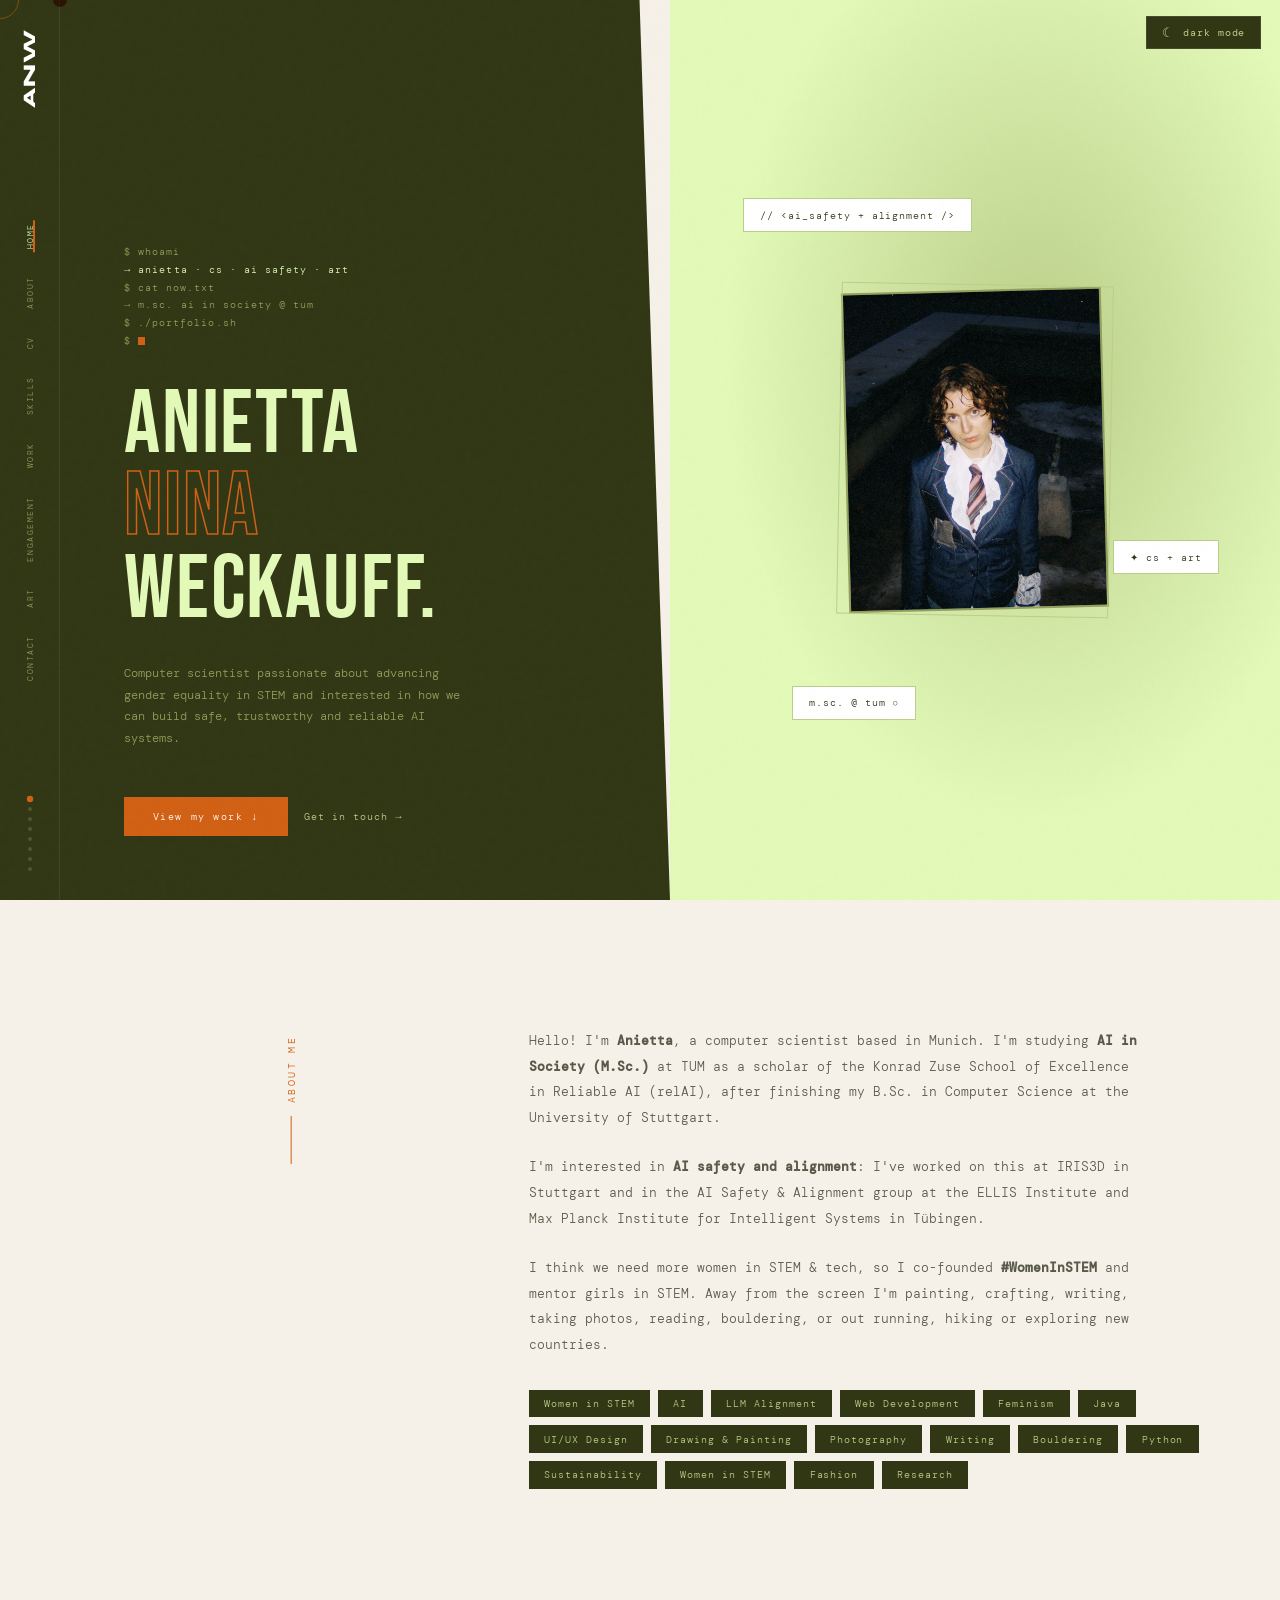
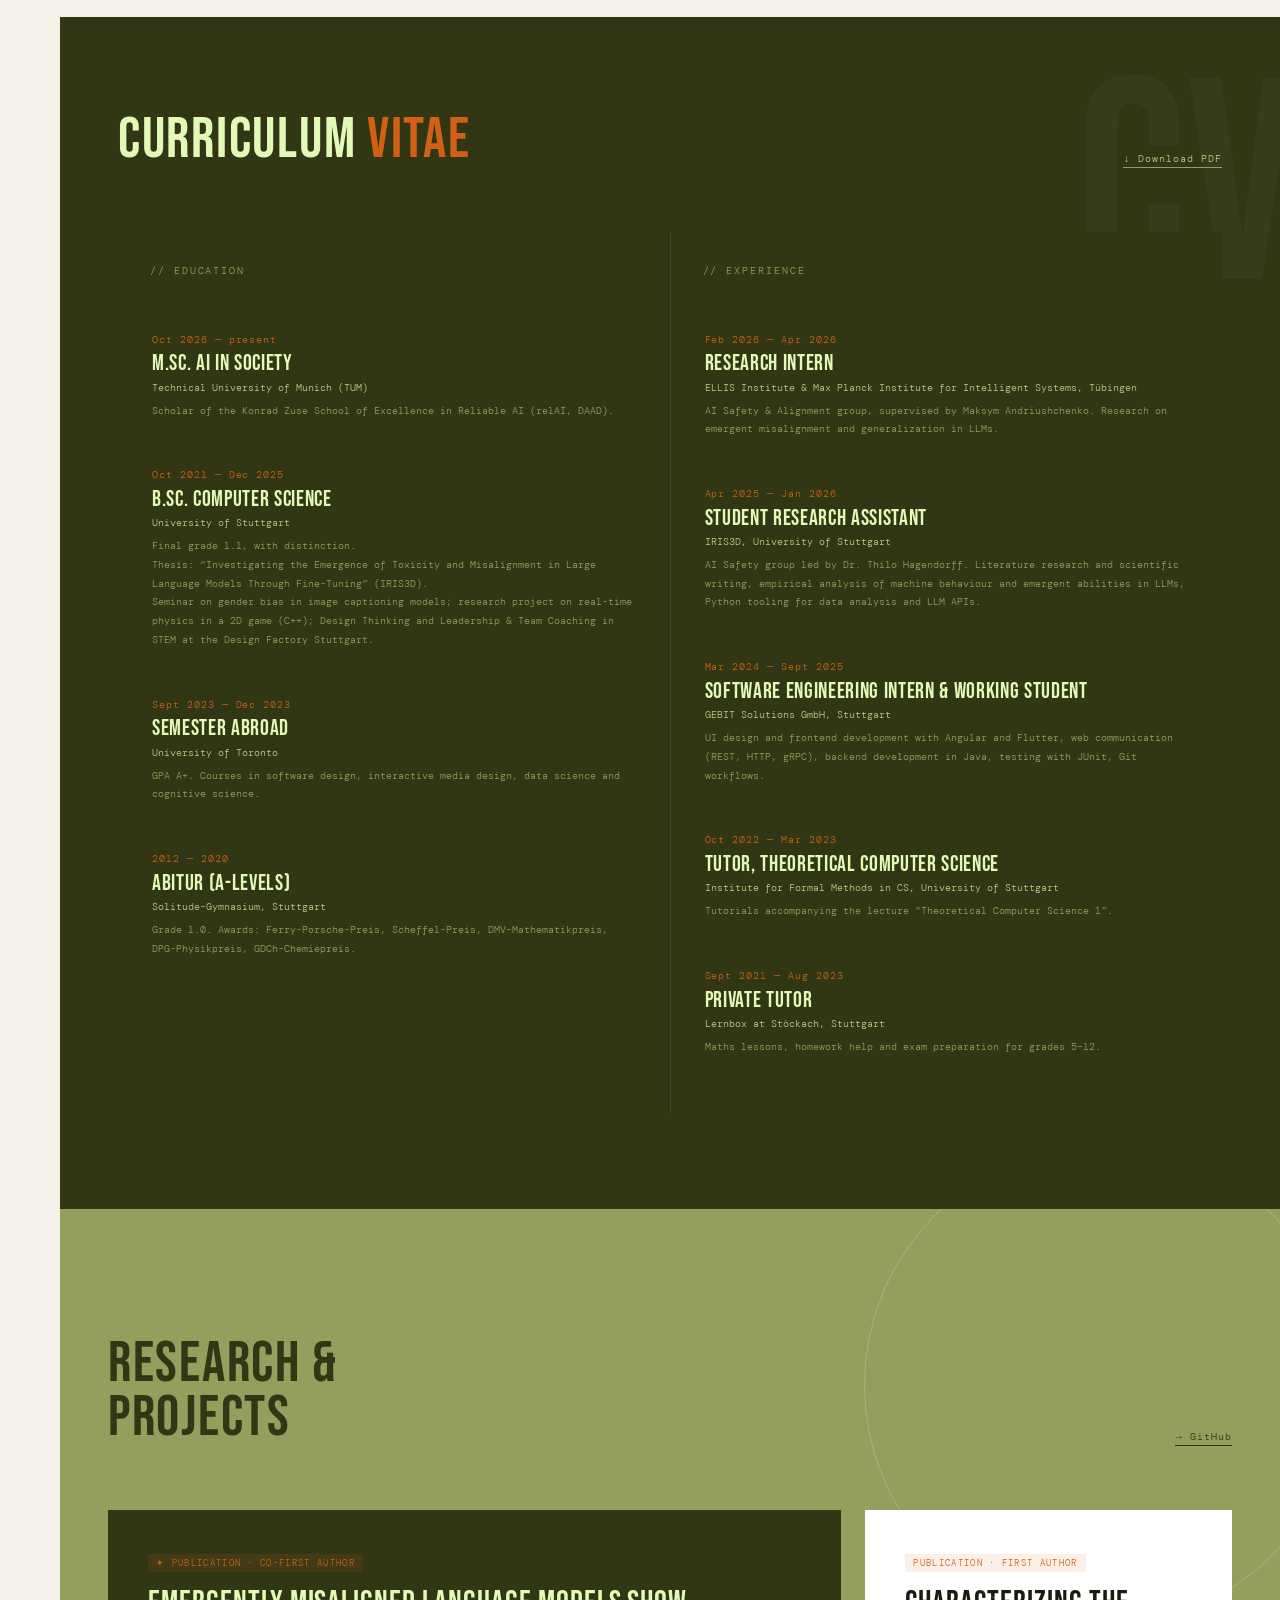
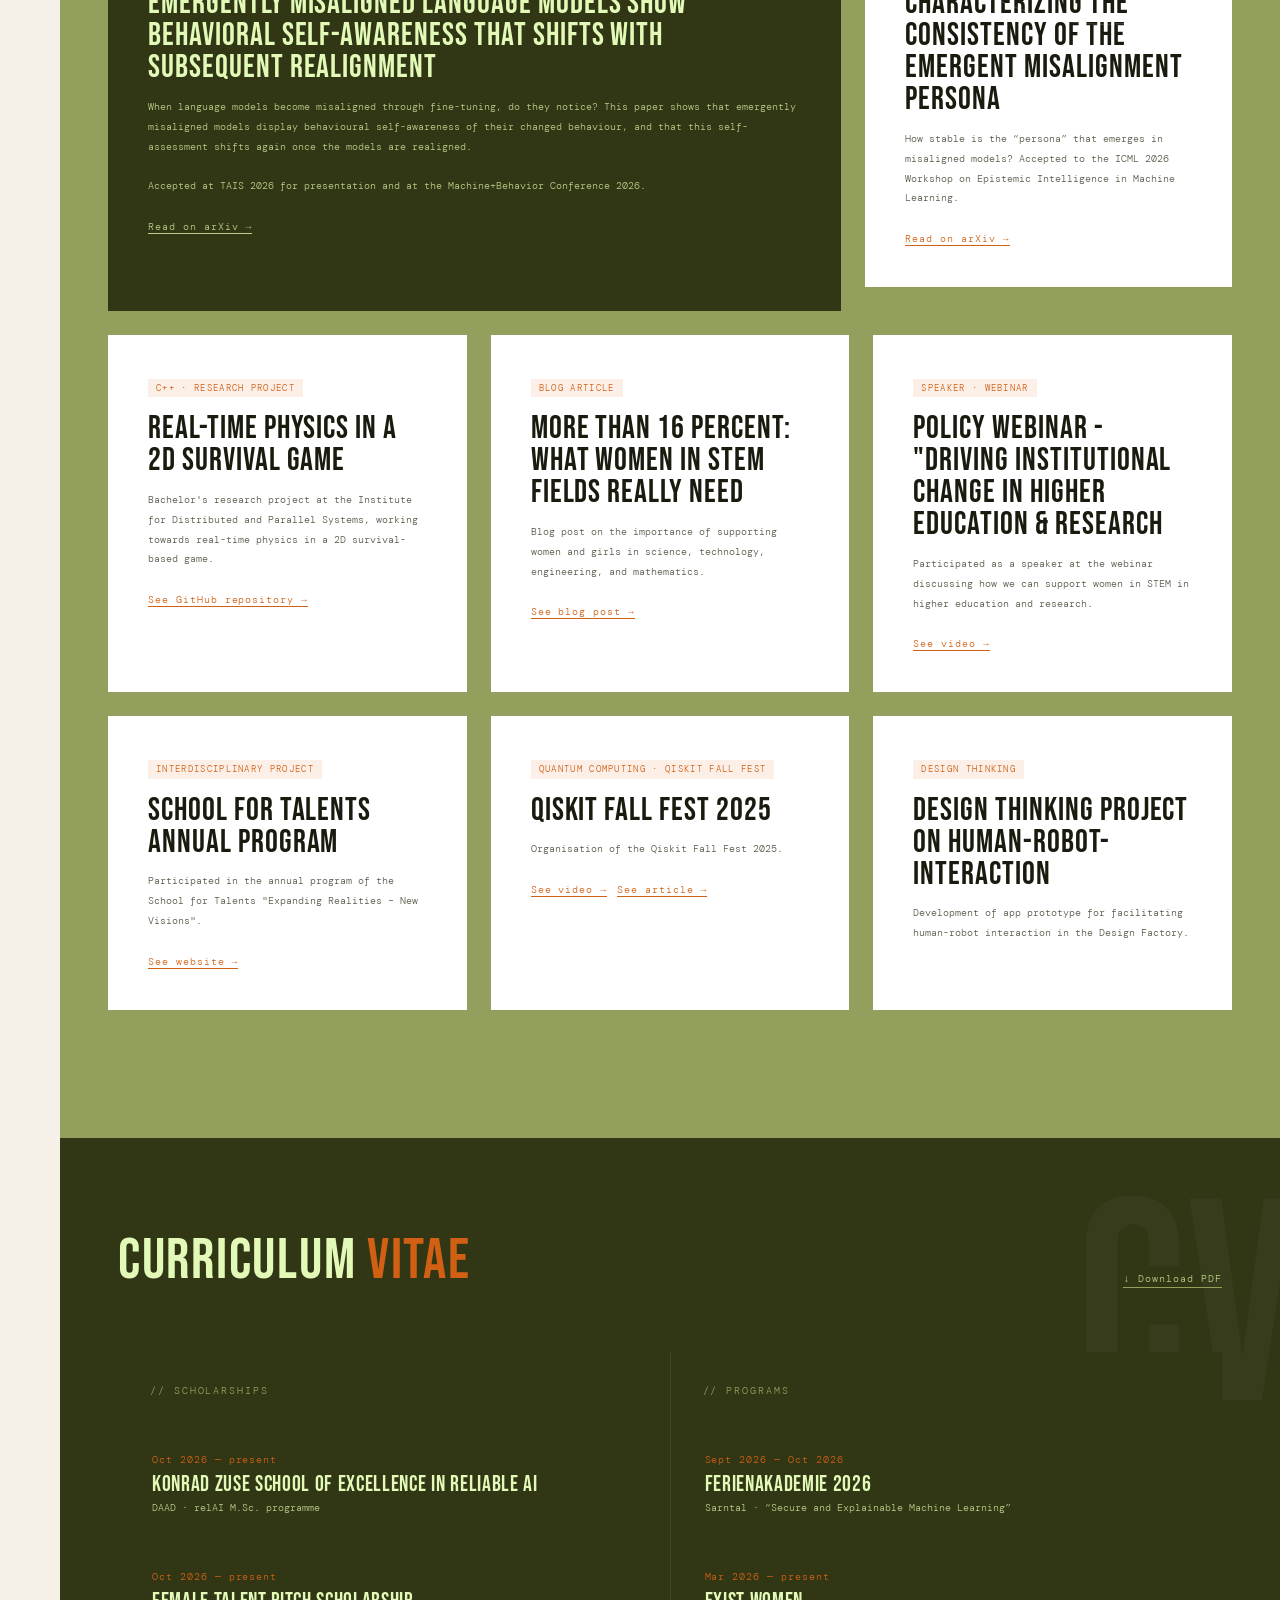
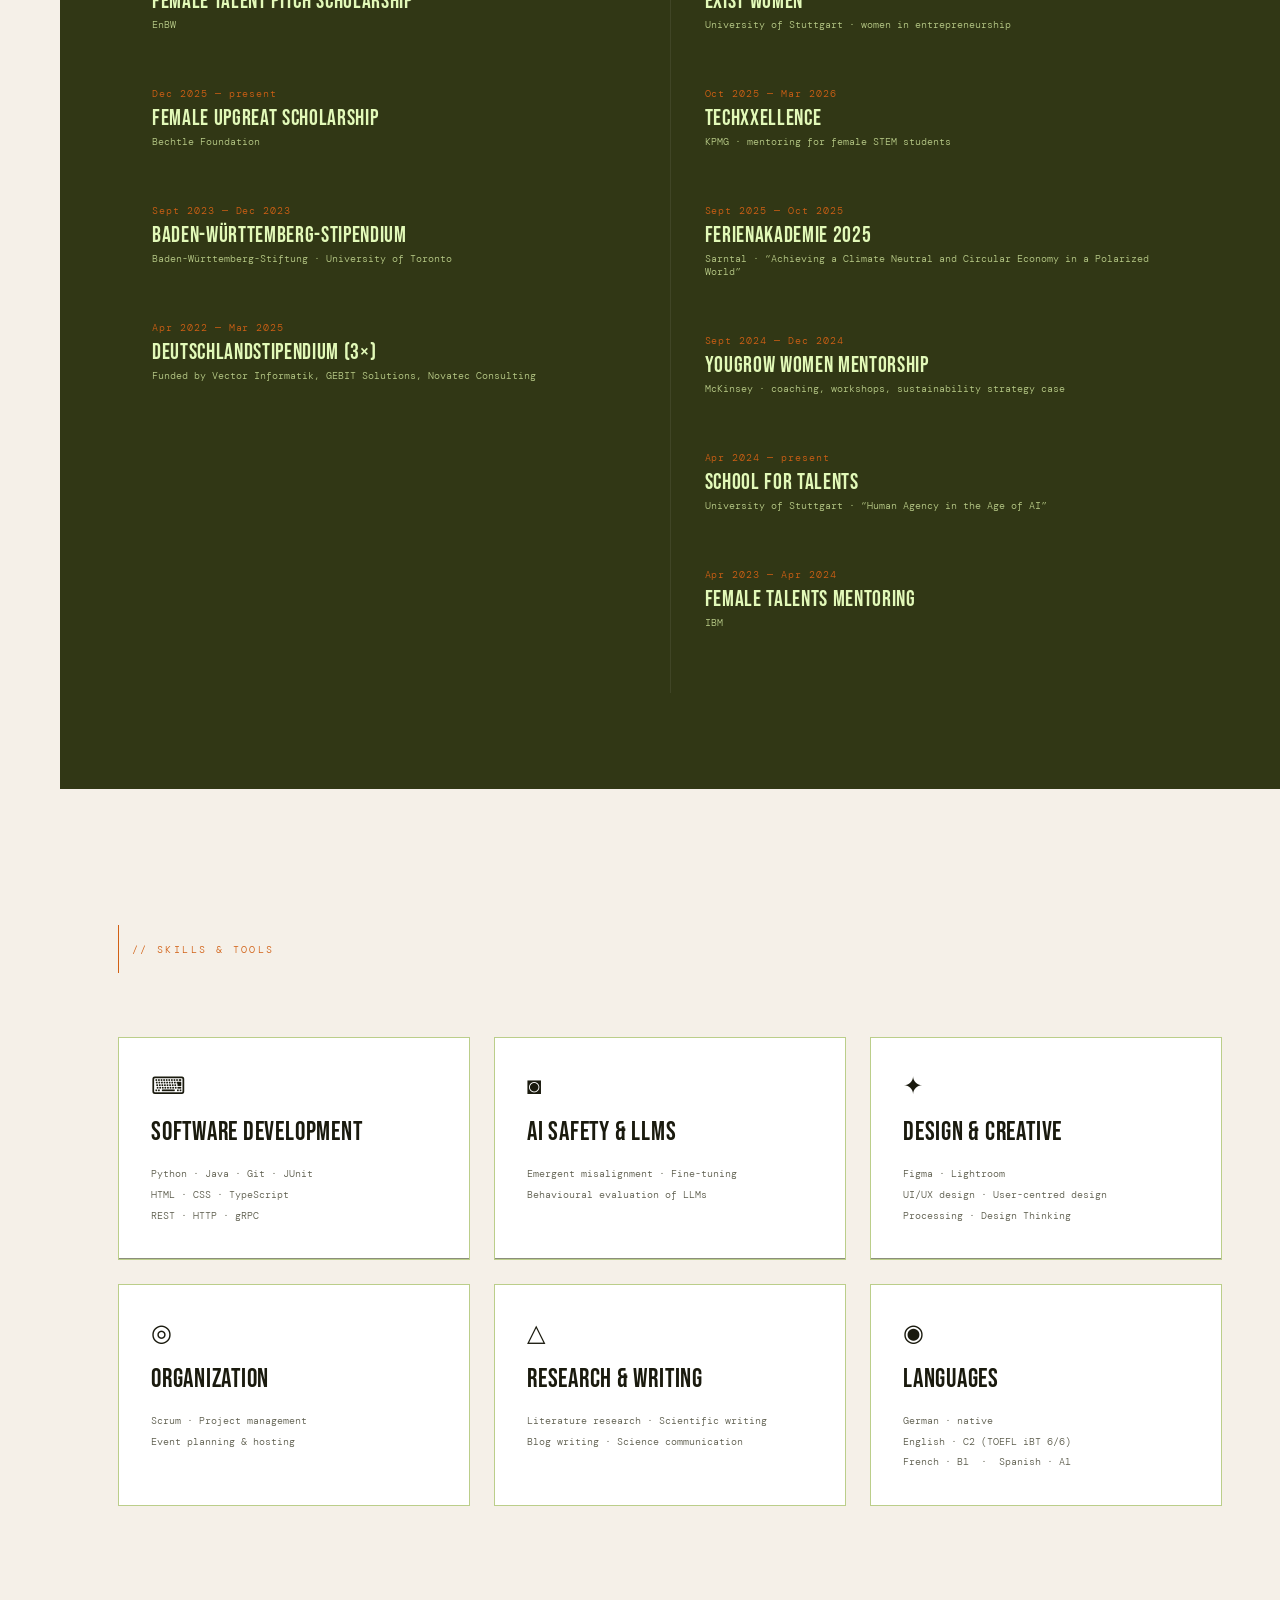
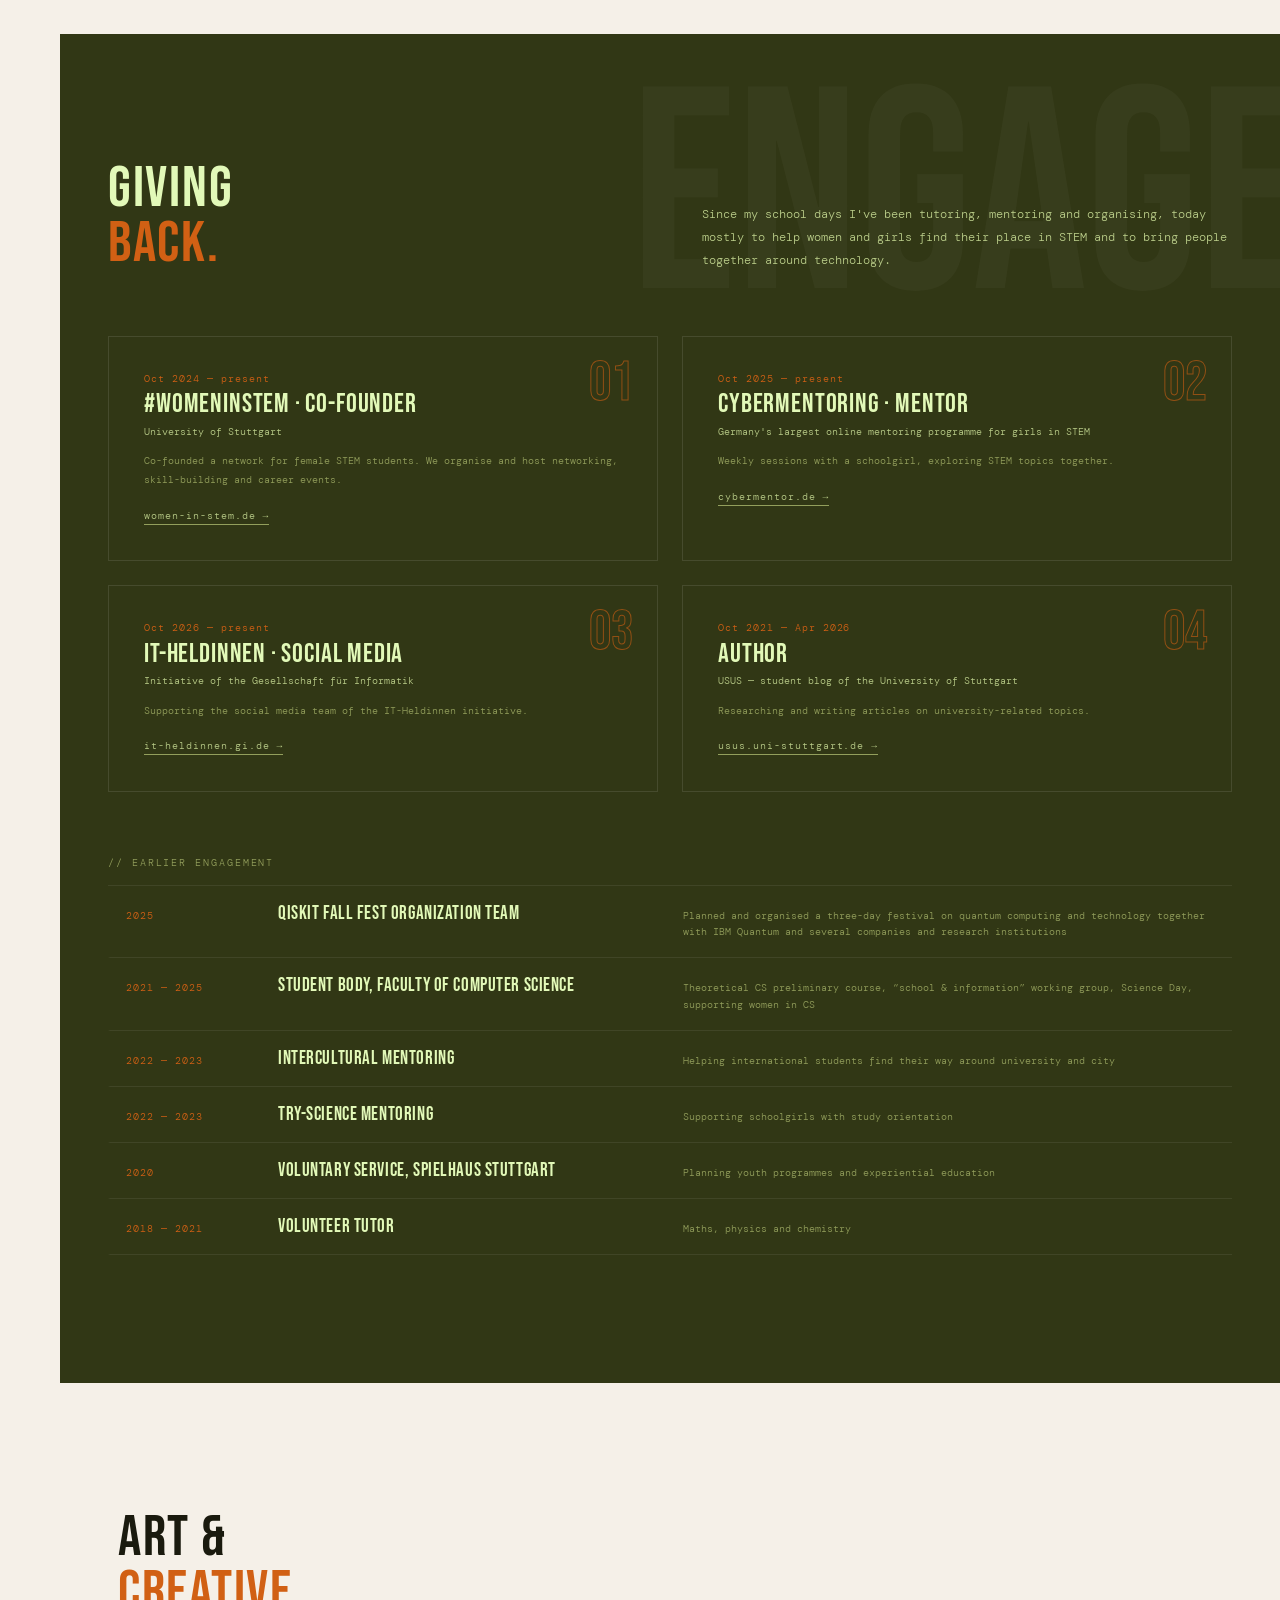
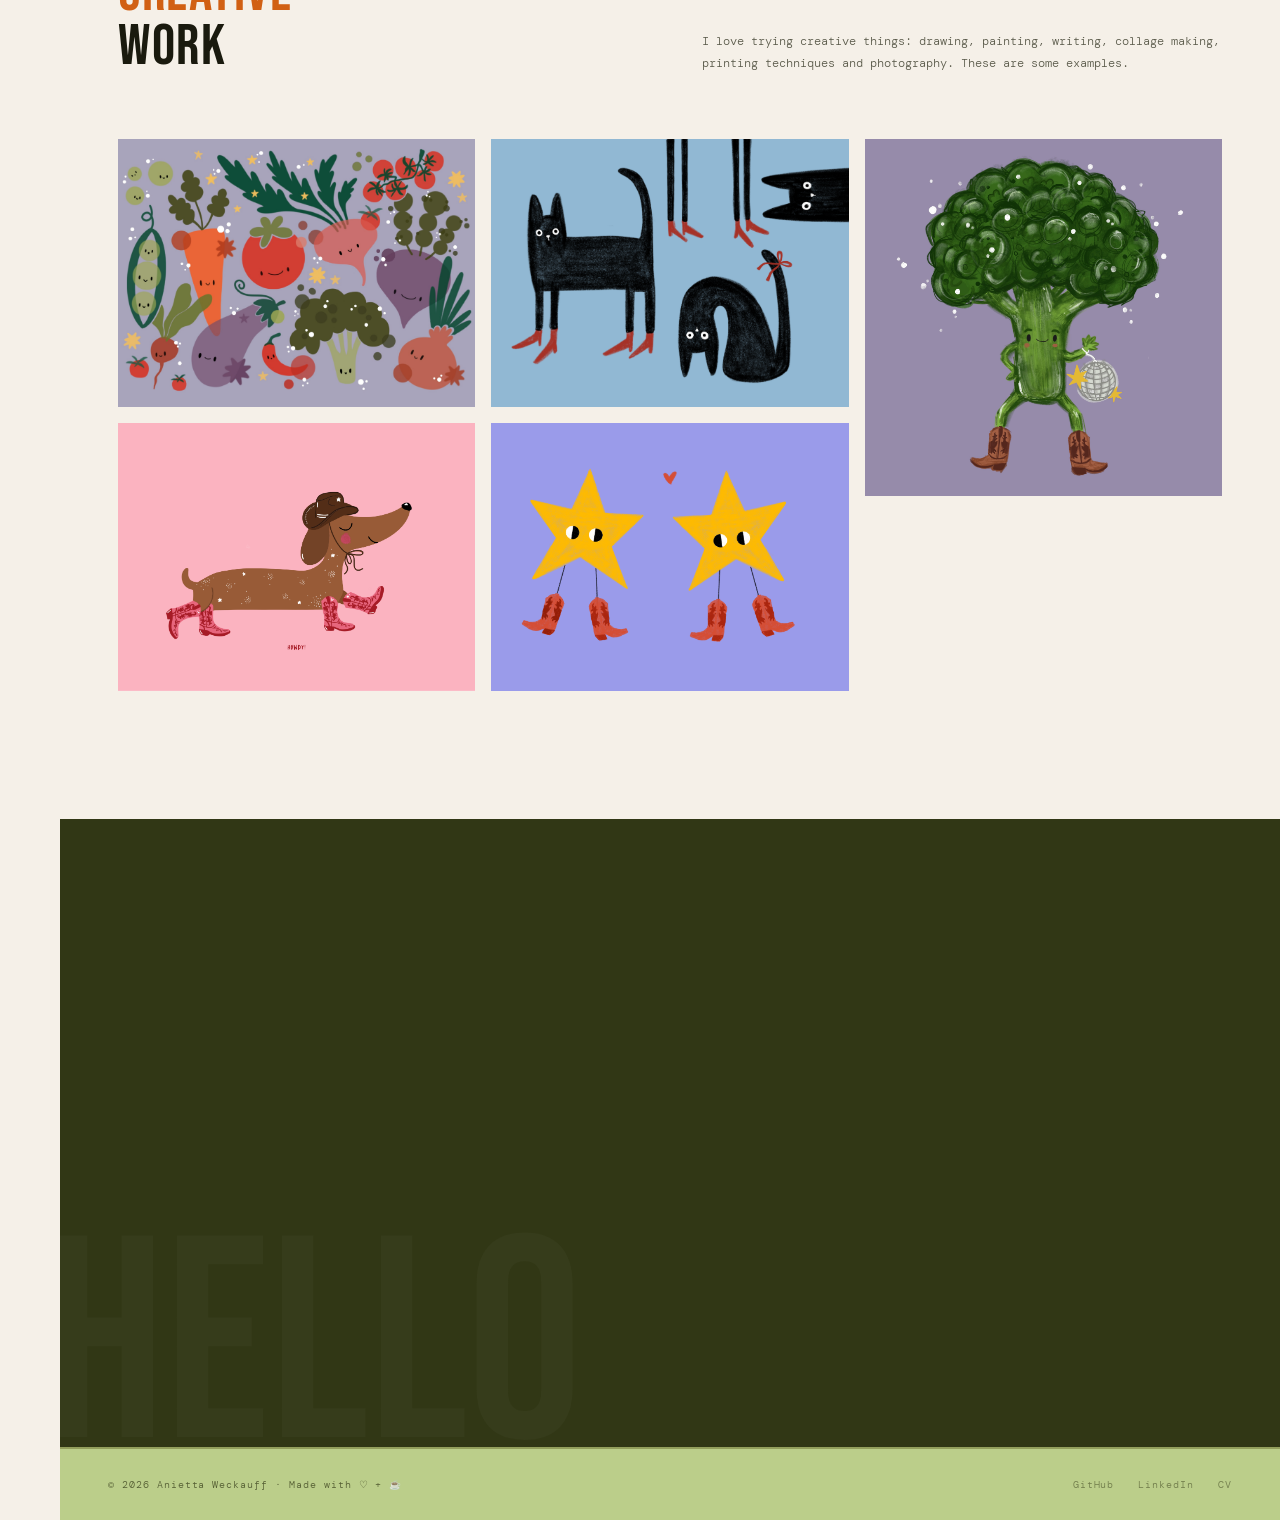
==== commit 77671cc7: "updates" ====
--- a/index.html
+++ b/index.html
@@ -3,7 +3,8 @@
 <head>
   <meta charset="UTF-8">
   <meta name="viewport" content="width=device-width, initial-scale=1.0">
-  <title>Your Name — Creative CS</title>
+  <title>Anietta Weckauff — AI Safety · CS · Art</title>
+  <meta name="description" content="Anietta Weckauff — computer scientist researching AI safety and alignment, M.Sc. AI in Society at TUM, co-founder of #WomenInSTEM, and artist.">
   <link rel="preconnect" href="https://fonts.googleapis.com">
   <link rel="preconnect" href="https://fonts.gstatic.com" crossorigin>
   <link href="https://fonts.googleapis.com/css2?family=Bebas+Neue&family=DM+Mono:ital,wght@0,300;0,400;1,300&family=Syne:wght@700;800&display=swap" rel="stylesheet">
@@ -22,15 +23,16 @@
 <div id="cursor-ring"></div>
 
 <nav id="sidenav">
-  <a href="#hero" class="sidenav-logo">YN.DEV</a>
+  <a href="#hero" class="sidenav-logo">ANW</a>
   <ul class="sidenav-links">
-    <li><a href="#hero"     data-section="hero"     class="active">home</a></li>
-    <li><a href="#about"    data-section="about"    >about</a></li>
-    <li><a href="#cv"       data-section="cv"       >cv</a></li>
-    <li><a href="#skills"   data-section="skills"   >skills</a></li>
-    <li><a href="#projects" data-section="projects" >work</a></li>
-    <li><a href="#gallery"  data-section="gallery"  >art</a></li>
-    <li><a href="#contact"  data-section="contact"  >contact</a></li>
+    <li><a href="#hero"       data-section="hero"       class="active">home</a></li>
+    <li><a href="#about"      data-section="about"      >about</a></li>
+    <li><a href="#cv"         data-section="cv"         >cv</a></li>
+    <li><a href="#skills"     data-section="skills"     >skills</a></li>
+    <li><a href="#projects"   data-section="projects"   >work</a></li>
+    <li><a href="#engagement" data-section="engagement" >engagement</a></li>
+    <li><a href="#gallery"    data-section="gallery"    >art</a></li>
+    <li><a href="#contact"    data-section="contact"    >contact</a></li>
   </ul>
   <div class="sidenav-dots">
     <div class="sidenav-dot active" data-dot="hero"></div>
@@ -38,6 +40,7 @@
     <div class="sidenav-dot" data-dot="cv"></div>
     <div class="sidenav-dot" data-dot="skills"></div>
     <div class="sidenav-dot" data-dot="projects"></div>
+    <div class="sidenav-dot" data-dot="engagement"></div>
     <div class="sidenav-dot" data-dot="gallery"></div>
     <div class="sidenav-dot" data-dot="contact"></div>
   </div>
@@ -47,40 +50,49 @@
 <section id="hero">
   <div class="hero-left">
     <div class="hero-terminal" id="terminal-lines"></div>
-    <h1 class="hero-name">Your<br><em>Name</em><br>Here.</h1>
-    <p class="hero-tagline">I build things that live between code and creativity &mdash; from elegant algorithms to handcrafted visuals.</p>
+    <h1 class="hero-name">Anietta<br><em>Nina</em><br>Weckauff.</h1>
+    <p class="hero-tagline">Computer scientist passionate about advancing gender equality in STEM and interested in how we can build safe, trustworthy and reliable AI systems.</p>
     <div class="hero-cta">
       <a href="#projects" class="btn-primary">View my work &darr;</a>
       <a href="#contact" class="btn-ghost">Get in touch &rarr;</a>
     </div>
   </div>
+
   <div class="hero-right">
-    <div class="floating-tag">// &lt;creative_coder /&gt;</div>
-    <div class="hero-photo-placeholder"></div>
-    <div class="floating-tag">&#10022; cs + art</div>
-    <div class="floating-tag">open to work &#9675;</div>
-  </div>
+  <div class="floating-tag">// &lt;ai_safety + alignment /&gt;</div>
+  <div class="hero-photo">
+    <img src="portrait.jpg" alt="Anietta Weckauff">
+  </div>
+  <div class="floating-tag">&#10022; cs + art</div>
+  <div class="floating-tag">m.sc. @ tum &#9675;</div>
+</div>
 </section>
 
 <!-- ABOUT -->
 <section id="about">
   <div class="section-label">about me</div>
   <div class="about-content">
-    <h2 class="reveal">I'm a computer scientist<br>who <span>can't stop</span> creating.</h2>
-    <p class="reveal reveal-delay-1">Hello! I'm <strong>Your Name</strong>, a CS student / developer based in [Your City]. I love the intersection where logic meets aesthetics &mdash; building software that not only works beautifully, but looks beautiful doing it.</p>
-    <p class="reveal reveal-delay-2">When I'm not writing code, I'm probably sketching, painting, playing music, or diving into some new creative rabbit hole. I believe the best technologists are the ones who see the world artistically.</p>
-    <p class="reveal reveal-delay-3">Currently studying at [Your University] / working at [Your Company]. Always open to interesting projects and conversations.</p>
+    <!-- <h2 class="reveal">I'm a computer scientist<br>who <span>can't stop</span> creating.</h2> -->
+    <p class="reveal reveal-delay-1">Hello! I'm <strong>Anietta</strong>, a computer scientist based in Munich. I'm studying <strong>AI in Society (M.Sc.)</strong> at TUM as a scholar of the Konrad Zuse School of Excellence in Reliable AI (relAI), after finishing my B.Sc. in Computer Science at the University of Stuttgart.</p>
+    <p class="reveal reveal-delay-2">I'm interested in <strong>AI safety and alignment</strong>: I've worked on this at IRIS3D in Stuttgart and in the AI Safety &amp; Alignment group at the ELLIS Institute and Max Planck Institute for Intelligent Systems in T&uuml;bingen.</p>
+    <p class="reveal reveal-delay-3">I think we need more women in STEM & tech, so I co-founded <strong>#WomenInSTEM</strong> and mentor girls in STEM. Away from the screen I'm painting, crafting, writing, taking photos, reading, bouldering, or out running, hiking or exploring new countries.</p>
     <div class="about-chips reveal reveal-delay-4">
+      <span class="chip">Women in STEM</span>
+      <span class="chip">AI </span>
+      <span class="chip">LLM Alignment</span>
+      <span class="chip">Web Development</span>
+      <span class="chip">Feminism</span>
+      <span class="chip">Java</span>
+      <span class="chip">UI/UX Design</span>
+      <span class="chip">Drawing &amp; Painting</span>
+      <span class="chip">Photography</span>
+      <span class="chip">Writing</span>
+      <span class="chip">Bouldering</span>
       <span class="chip">Python</span>
-      <span class="chip">JavaScript</span>
-      <span class="chip">React</span>
-      <span class="chip">Machine Learning</span>
-      <span class="chip">Algorithms</span>
-      <span class="chip">Illustration</span>
-      <span class="chip">Photography</span>
-      <span class="chip">UI/UX</span>
-      <span class="chip">Music</span>
-      <span class="chip">Typography</span>
+      <span class="chip">Sustainability</span>
+      <span class="chip">Women in STEM</span>
+      <span class="chip">Fashion</span>
+      <span class="chip">Research</span>
     </div>
   </div>
 </section>
@@ -96,43 +108,215 @@
       <div class="cv-col reveal">
         <p class="cv-col-title">// EDUCATION</p>
         <div class="cv-entry">
-          <p class="cv-year">2022 &mdash; present</p>
-          <p class="cv-role">M.Sc. Computer Science</p>
-          <p class="cv-place">University of Your City</p>
-          <p class="cv-desc">Focus: Machine Learning &amp; Human-Computer Interaction. Thesis on generative models for creative applications.</p>
-        </div>
-        <div class="cv-entry">
-          <p class="cv-year">2019 &mdash; 2022</p>
+          <p class="cv-year">Oct 2026 &mdash; present</p>
+          <p class="cv-role">M.Sc. AI in Society</p>
+          <p class="cv-place">Technical University of Munich (TUM)</p>
+          <p class="cv-desc">Scholar of the Konrad Zuse School of Excellence in Reliable AI (relAI, DAAD).</p>
+        </div>
+        <div class="cv-entry">
+          <p class="cv-year">Oct 2021 &mdash; Dec 2025</p>
           <p class="cv-role">B.Sc. Computer Science</p>
-          <p class="cv-place">University of Your City</p>
-          <p class="cv-desc">Graduated with distinction. Minor in Digital Arts and Media Design.</p>
-        </div>
-        <div class="cv-entry">
-          <p class="cv-year">2024</p>
-          <p class="cv-role">Workshop / Certificate</p>
-          <p class="cv-place">Institute Name</p>
-          <p class="cv-desc">Short description of what you learned or achieved.</p>
+          <p class="cv-place">University of Stuttgart</p>
+          <p class="cv-desc">Final grade 1.1, with distinction.</p>
+          <p class="cv-desc">Thesis: &ldquo;Investigating the Emergence of Toxicity and Misalignment in Large Language Models Through Fine-Tuning&rdquo; (IRIS3D).</p>
+          <p class = "cv-desc"> Seminar on gender bias in image captioning models; research project on real-time physics in a 2D game (C++); Design Thinking and Leadership &amp; Team Coaching in STEM at the Design Factory Stuttgart.</p>
+        </div>
+        <div class="cv-entry">
+          <p class="cv-year">Sept 2023 &mdash; Dec 2023</p>
+          <p class="cv-role">Semester Abroad</p>
+          <p class="cv-place">University of Toronto</p>
+          <p class="cv-desc">GPA A+. Courses in software design, interactive media design, data science and cognitive science.</p>
+        </div>
+        <div class="cv-entry">
+          <p class="cv-year">2012 &mdash; 2020</p>
+          <p class="cv-role">Abitur (A-Levels)</p>
+          <p class="cv-place">Solitude-Gymnasium, Stuttgart</p>
+          <p class="cv-desc">Grade 1.0. Awards: Ferry-Porsche-Preis, Scheffel-Preis, DMV-Mathematikpreis, DPG-Physikpreis, GDCh-Chemiepreis.</p>
         </div>
       </div>
       <div class="cv-col reveal reveal-delay-2">
         <p class="cv-col-title">// EXPERIENCE</p>
         <div class="cv-entry">
-          <p class="cv-year">2023 &mdash; present</p>
-          <p class="cv-role">Research Assistant</p>
-          <p class="cv-place">Lab / Institute Name</p>
-          <p class="cv-desc">Working on X, building Y, publishing Z. Collaborating with interdisciplinary team.</p>
-        </div>
-        <div class="cv-entry">
-          <p class="cv-year">Summer 2023</p>
-          <p class="cv-role">Software Engineering Intern</p>
-          <p class="cv-place">Company Name</p>
-          <p class="cv-desc">Developed feature X for product Y. Improved performance by Z%. Worked with React and Node.js.</p>
-        </div>
-        <div class="cv-entry">
-          <p class="cv-year">2021 &mdash; 2022</p>
-          <p class="cv-role">Freelance Designer &amp; Developer</p>
-          <p class="cv-place">Self-employed</p>
-          <p class="cv-desc">Designed and built websites for local businesses and artists. Brand identity, illustration, web dev.</p>
+          <p class="cv-year">Feb 2026 &mdash; Apr 2026</p>
+          <p class="cv-role">Research Intern</p>
+          <p class="cv-place">ELLIS Institute &amp; Max Planck Institute for Intelligent Systems, T&uuml;bingen</p>
+          <p class="cv-desc">AI Safety &amp; Alignment group, supervised by Maksym Andriushchenko. Research on emergent misalignment and generalization in LLMs.</p>
+        </div>
+        <div class="cv-entry">
+          <p class="cv-year">Apr 2025 &mdash; Jan 2026</p>
+          <p class="cv-role">Student Research Assistant</p>
+          <p class="cv-place">IRIS3D, University of Stuttgart</p>
+          <p class="cv-desc">AI Safety group led by Dr. Thilo Hagendorff. Literature research and scientific writing, empirical analysis of machine behaviour and emergent abilities in LLMs, Python tooling for data analysis and LLM APIs.</p>
+        </div>
+        <div class="cv-entry">
+          <p class="cv-year">Mar 2024 &mdash; Sept 2025</p>
+          <p class="cv-role">Software Engineering Intern &amp; Working Student</p>
+          <p class="cv-place">GEBIT Solutions GmbH, Stuttgart</p>
+          <p class="cv-desc">UI design and frontend development with Angular and Flutter, web communication (REST, HTTP, gRPC), backend development in Java, testing with JUnit, Git workflows.</p>
+        </div>
+        <div class="cv-entry">
+          <p class="cv-year">Oct 2022 &mdash; Mar 2023</p>
+          <p class="cv-role">Tutor, Theoretical Computer Science</p>
+          <p class="cv-place">Institute for Formal Methods in CS, University of Stuttgart</p>
+          <p class="cv-desc">Tutorials accompanying the lecture &ldquo;Theoretical Computer Science 1&rdquo;.</p>
+        </div>
+        <div class="cv-entry">
+          <p class="cv-year">Sept 2021 &mdash; Aug 2023</p>
+          <p class="cv-role">Private Tutor</p>
+          <p class="cv-place">Lernbox at St&ouml;ckach, Stuttgart</p>
+          <p class="cv-desc">Maths lessons, homework help and exam preparation for grades 5&ndash;12.</p>
+        </div>
+      </div>
+    </div>
+</section>
+
+
+
+<!-- PROJECTS -->
+<section id="projects">
+  <div class="projects-header">
+    <h2 class="reveal">Research &amp;<br>Projects</h2>
+    <!-- TODO: add your GitHub username (or remove this link) -->
+    <a href="https://github.com/yourusername" class="cv-download" style="color:var(--dark);border-color:var(--dark)" target="_blank">&rarr; GitHub</a>
+  </div>
+  <div class="projects-grid">
+    <div class="project-card featured reveal">
+      <span class="project-tag">&#10022; PUBLICATION &middot; CO-FIRST AUTHOR</span>
+      <h3 class="project-title">Emergently Misaligned Language Models Show Behavioral Self-Awareness That Shifts With Subsequent Realignment</h3>
+      <p class="project-desc">When language models become misaligned through fine-tuning, do they notice? This paper shows that emergently misaligned models display behavioural self-awareness of their changed behaviour, and that this self-assessment shifts again once the models are realigned.<br><br>Accepted at TAIS 2026 for presentation and at the Machine+Behavior Conference 2026.</p>
+      <a href="https://arxiv.org/abs/2602.14777" class="project-link" target="_blank">Read on arXiv &rarr;</a>
+    </div>
+    <div class="project-card reveal reveal-delay-1">
+      <span class="project-tag">PUBLICATION &middot; FIRST AUTHOR</span>
+      <h3 class="project-title">Characterizing the Consistency of the Emergent Misalignment Persona</h3>
+      <p class="project-desc">How stable is the &ldquo;persona&rdquo; that emerges in misaligned models? Accepted to the ICML 2026 Workshop on Epistemic Intelligence in Machine Learning.</p>
+      <a href="https://arxiv.org/abs/2604.28082" class="project-link" target="_blank">Read on arXiv &rarr;</a>
+    </div>
+
+  </div>
+  <div class="projects-grid projects-grid-more">
+    <div class="project-card reveal">
+      <span class="project-tag">C++ &middot; RESEARCH PROJECT</span>
+      <h3 class="project-title">Real-Time Physics in a 2D Survival Game</h3>
+      <p class="project-desc">Bachelor's research project at the Institute for Distributed and Parallel Systems, working towards real-time physics in a 2D survival-based game.</p>
+      <a href="https://github.com/SC-SGS/surviving-sarntal" class="project-link" target="_blank">See GitHub repository &rarr;</a>
+    </div>
+
+     <div class="project-card reveal">
+      <span class="project-tag">BLOG ARTICLE</span>
+      <h3 class="project-title">More Than 16 Percent: What Women in STEM Fields Really Need</h3>
+      <p class="project-desc">Blog post on the importance of supporting women and girls in science, technology, engineering, and mathematics.</p>
+      <a href="https://www.usus.uni-stuttgart.de/blog/frauen-in-mint/" class="project-link" target="_blank">See blog post &rarr;</a>
+    </div>
+
+         <div class="project-card reveal">
+      <span class="project-tag">SPEAKER &middot; WEBINAR </span>
+      <h3 class="project-title">Policy Webinar - "Driving Institutional Change in Higher Education & Research </h3>
+      <p class="project-desc">Participated as a speaker at the webinar discussing how we can support women in STEM in higher education and research.</p>
+      <a href="https://www.youtube.com/watch?v=xKlp0oDSWhY" class="project-link" target="_blank">See video &rarr;</a>
+    </div>
+
+
+    <div class="project-card reveal">
+      <span class="project-tag">INTERDISCIPLINARY PROJECT </span>
+      <h3 class="project-title">School for Talents Annual Program </h3>
+      <p class="project-desc">Participated in the annual program of the School for Talents "Expanding Realities – New Visions".</p>
+      <a href="https://www.project.uni-stuttgart.de/school-for-talents/de/annual_program/Annual-Program-Archiv/annualprogram_2024/" class="project-link" target="_blank">See website &rarr;</a>
+    </div>
+
+        <div class="project-card reveal">
+      <span class="project-tag">QUANTUM COMPUTING &middot; QISKIT FALL FEST </span>
+      <h3 class="project-title">Qiskit Fall Fest 2025</h3>
+      <p class="project-desc">Organisation of the Qiskit Fall Fest 2025.</p>
+      <a href="https://www.youtube.com/watch?v=G1Vmdu4z8p8" class="project-link" target="_blank">See video &rarr;</a>
+      <a href=" https://www.uni-stuttgart.de/en/university/news/all/Quantum-science.-From-students-for-students/" class="project-link" target="_blank">See article &rarr;</a>
+    
+    </div>
+
+      <div class="project-card reveal">
+      <span class="project-tag">DESIGN THINKING </span>
+      <h3 class="project-title">Design Thinking Project on Human-Robot-Interaction</h3>
+      <p class="project-desc">Development of app prototype for facilitating human-robot interaction in the Design Factory.</p>
+    </div>
+
+
+
+  </div>
+</section>
+
+
+<section id="cv">
+  <div class="cv-inner">
+    <div class="cv-header reveal">
+      <h2>Curriculum <em>Vitae</em></h2>
+      <a href="cv.pdf" class="cv-download" download>&darr; Download PDF</a>
+    </div>
+
+    <div class="cv-grid">
+      <div class="cv-col reveal">
+        <p class="cv-col-title">// SCHOLARSHIPS</p>
+        <div class="cv-entry">
+          <p class="cv-year">Oct 2026 &mdash; present</p>
+          <p class="cv-role">Konrad Zuse School of Excellence in Reliable AI</p>
+          <p class="cv-place">DAAD &middot; relAI M.Sc. programme</p>
+        </div>
+        <div class="cv-entry">
+          <p class="cv-year">Oct 2026 &mdash; present</p>
+          <p class="cv-role">Female Talent Pitch Scholarship</p>
+          <p class="cv-place">EnBW</p>
+        </div>
+        <div class="cv-entry">
+          <p class="cv-year">Dec 2025 &mdash; present</p>
+          <p class="cv-role">Female Upgreat Scholarship</p>
+          <p class="cv-place">Bechtle Foundation</p>
+        </div>
+        <div class="cv-entry">
+          <p class="cv-year">Sept 2023 &mdash; Dec 2023</p>
+          <p class="cv-role">Baden-W&uuml;rttemberg-Stipendium</p>
+          <p class="cv-place">Baden-W&uuml;rttemberg-Stiftung &middot; University of Toronto</p>
+        </div>
+        <div class="cv-entry">
+          <p class="cv-year">Apr 2022 &mdash; Mar 2025</p>
+          <p class="cv-role">Deutschlandstipendium (3&times;)</p>
+          <p class="cv-place">Funded by Vector Informatik, GEBIT Solutions, Novatec Consulting</p>
+        </div>
+      </div>
+      <div class="cv-col reveal reveal-delay-2">
+        <p class="cv-col-title">// PROGRAMS</p>
+        <div class="cv-entry">
+          <p class="cv-year">Sept 2026 &mdash; Oct 2026</p>
+          <p class="cv-role">Ferienakademie 2026</p>
+          <p class="cv-place">Sarntal &middot; &ldquo;Secure and Explainable Machine Learning&rdquo;</p>
+        </div>
+        <div class="cv-entry">
+          <p class="cv-year">Mar 2026 &mdash; present</p>
+          <p class="cv-role">EXIST Women</p>
+          <p class="cv-place">University of Stuttgart &middot; women in entrepreneurship</p>
+        </div>
+        <div class="cv-entry">
+          <p class="cv-year">Oct 2025 &mdash; Mar 2026</p>
+          <p class="cv-role">TechXXellence</p>
+          <p class="cv-place">KPMG &middot; mentoring for female STEM students</p>
+        </div>
+        <div class="cv-entry">
+          <p class="cv-year">Sept 2025 &mdash; Oct 2025</p>
+          <p class="cv-role">Ferienakademie 2025</p>
+          <p class="cv-place">Sarntal &middot; &ldquo;Achieving a Climate Neutral and Circular Economy in a Polarized World&rdquo;</p>
+        </div>
+        <div class="cv-entry">
+          <p class="cv-year">Sept 2024 &mdash; Dec 2024</p>
+          <p class="cv-role">YouGrow Women Mentorship</p>
+          <p class="cv-place">McKinsey &middot; coaching, workshops, sustainability strategy case</p>
+        </div>
+        <div class="cv-entry">
+          <p class="cv-year">Apr 2024 &mdash; present</p>
+          <p class="cv-role">School for Talents</p>
+          <p class="cv-place">University of Stuttgart &middot; &ldquo;Human Agency in the Age of AI&rdquo;</p>
+        </div>
+        <div class="cv-entry">
+          <p class="cv-year">Apr 2023 &mdash; Apr 2024</p>
+          <p class="cv-role">Female Talents Mentoring</p>
+          <p class="cv-place">IBM</p>
         </div>
       </div>
     </div>
@@ -146,107 +330,132 @@
     <div class="skill-card reveal">
       <div class="skill-icon">&#9000;</div>
       <p class="skill-title">Software Development</p>
-      <p class="skill-list">Python &middot; JavaScript &middot; TypeScript<br>C++ &middot; Java &middot; SQL<br>Git &middot; Linux &middot; Docker</p>
+      <p class="skill-list">Python &middot; Java &middot; Git &middot; JUnit <br Angular &middot; Flutter<br>HTML &middot; CSS &middot; TypeScript<br>REST &middot; HTTP &middot; gRPC</p>
     </div>
     <div class="skill-card reveal reveal-delay-1">
       <div class="skill-icon">&#9689;</div>
-      <p class="skill-title">Machine Learning</p>
-      <p class="skill-list">PyTorch &middot; TensorFlow &middot; scikit-learn<br>Computer Vision &middot; NLP<br>Data Analysis &middot; Visualization</p>
+      <p class="skill-title">AI Safety &amp; LLMs</p>
+      <p class="skill-list">Emergent misalignment &middot; Fine-tuning<br>Behavioural evaluation of LLMs</p>
     </div>
     <div class="skill-card reveal reveal-delay-2">
       <div class="skill-icon">&#10022;</div>
       <p class="skill-title">Design &amp; Creative</p>
-      <p class="skill-list">Figma &middot; Illustrator &middot; Photoshop<br>Procreate &middot; Typography<br>Photography &middot; Video Editing</p>
+      <p class="skill-list">Figma &middot; Lightroom<br>UI/UX design &middot; User-centred design<br>Processing &middot; Design Thinking</p>
     </div>
     <div class="skill-card reveal reveal-delay-3">
       <div class="skill-icon">&#9678;</div>
-      <p class="skill-title">Web &amp; Frontend</p>
-      <p class="skill-list">React &middot; Vue &middot; Next.js<br>HTML &middot; CSS &middot; Tailwind<br>Three.js &middot; p5.js</p>
+      <p class="skill-title">Organization</p>
+      <p class="skill-list">Scrum &middot; Project management <br> Event planning & hosting </p>
     </div>
     <div class="skill-card reveal reveal-delay-4">
       <div class="skill-icon">&#9651;</div>
       <p class="skill-title">Research &amp; Writing</p>
-      <p class="skill-list">Academic writing &middot; LaTeX<br>Literature review &middot; Presentations<br>Science communication</p>
+      <p class="skill-list">Literature research &middot; Scientific writing<br> Blog writing &middot; Science communication</p>
     </div>
     <div class="skill-card reveal reveal-delay-4">
-      <div class="skill-icon">&#9835;</div>
-      <p class="skill-title">Other Passions</p>
-      <p class="skill-list">Music production &middot; Illustration<br>Bookbinding &middot; Ceramics<br>Hiking &middot; Film photography</p>
-    </div>
-  </div>
-</section>
-
-<!-- PROJECTS -->
-<section id="projects">
-  <div class="projects-header">
-    <h2 class="reveal">Selected<br>Projects</h2>
-    <a href="https://github.com/yourusername" class="cv-download" style="color:var(--dark);border-color:var(--dark)" target="_blank">&rarr; GitHub</a>
-  </div>
-  <div class="projects-grid">
-    <div class="project-card featured reveal">
-      <span class="project-tag">&#10022; FEATURED PROJECT</span>
-      <h3 class="project-title">Your Big Project Name Here</h3>
-      <p class="project-desc">A detailed description of your most impressive project. What problem does it solve? What tech did you use? What was interesting about building it?<br><br>Tech: Python &middot; PyTorch &middot; React &middot; PostgreSQL</p>
-      <a href="#" class="project-link">View Project &rarr;</a>
-    </div>
-    <div class="project-card reveal reveal-delay-1">
-      <span class="project-tag">WEB APP</span>
-      <h3 class="project-title">Project Two</h3>
-      <p class="project-desc">Short description of this project. What makes it special? 2&ndash;3 sentences max.</p>
-      <a href="#" class="project-link">Explore &rarr;</a>
-    </div>
-    <div class="project-card reveal reveal-delay-2">
-      <span class="project-tag">RESEARCH</span>
-      <h3 class="project-title">Project Three</h3>
-      <p class="project-desc">Another cool thing you built or researched. Keep it punchy.</p>
-      <a href="#" class="project-link">Read more &rarr;</a>
-    </div>
-  </div>
-</section>
+      <div class="skill-icon">&#9673;</div>
+      <p class="skill-title">Languages</p>
+      <p class="skill-list">German &middot; native<br>English &middot; C2 (TOEFL iBT 6/6)<br>French &middot; B1 &nbsp;&middot;&nbsp; Spanish &middot; A1</p>
+    </div>
+  </div>
+</section>
+
+<!-- ENGAGEMENT -->
+<section id="engagement">
+  <div class="engage-inner">
+    <div class="engage-intro">
+      <h2 class="reveal">Giving<br><em>Back.</em></h2>
+      <p class="reveal reveal-delay-1">Since my school days I've been tutoring, mentoring and organising, today mostly to help women and girls find their place in STEM and to bring people together around technology.</p>
+    </div>
+    <div class="engage-grid">
+      <div class="engage-card reveal">
+        <span class="engage-num">01</span>
+        <p class="engage-year">Oct 2024 &mdash; present</p>
+        <h3 class="engage-role">#WomenInSTEM &middot; Co-Founder</h3>
+        <p class="engage-org">University of Stuttgart</p>
+        <p class="engage-desc">Co-founded a network for female STEM students. We organise and host networking, skill-building and career events.</p>
+        <a href="https://www.women-in-stem.de" class="engage-link" target="_blank">women-in-stem.de &rarr;</a>
+      </div>
+
+      <div class="engage-card reveal reveal-delay-2">
+        <span class="engage-num">02</span>
+        <p class="engage-year">Oct 2025 &mdash; present</p>
+        <h3 class="engage-role">CyberMentoring &middot; Mentor</h3>
+        <p class="engage-org">Germany's largest online mentoring programme for girls in STEM</p>
+        <p class="engage-desc">Weekly sessions with a schoolgirl, exploring STEM topics together.</p>
+        <a href="https://cybermentor.de" class="engage-link" target="_blank">cybermentor.de &rarr;</a>
+      </div>
+      <div class="engage-card reveal reveal-delay-3">
+        <span class="engage-num">03</span>
+        <p class="engage-year">Oct 2026 &mdash; present</p>
+        <h3 class="engage-role">IT-Heldinnen &middot; Social Media</h3>
+        <p class="engage-org">Initiative of the Gesellschaft f&uuml;r Informatik</p>
+        <p class="engage-desc">Supporting the social media team of the IT-Heldinnen initiative.</p>
+        <a href="https://it-heldinnen.gi.de/" class="engage-link" target="_blank">it-heldinnen.gi.de &rarr;</a>
+      </div>
+
+      <div class="engage-card reveal reveal-delay-4">
+        <span class="engage-num">04</span>
+          <p class="engage-year">Oct 2021 &mdash; Apr 2026 </p>
+          <h3 class="engage-role">Author</h3>
+          <p class="engage-org">USUS &mdash; student blog of the University of Stuttgart</p>
+          <p class="engage-desc">Researching and writing articles on university-related topics.</p>
+          <a href="https://www.usus.uni-stuttgart.de/en/" class="engage-link" target="_blank">usus.uni-stuttgart.de &rarr;</a>
+        </div>
+    </div>
+    <p class="engage-subtitle reveal">// earlier engagement</p>
+    <ul class="engage-list reveal">
+      <li><span class="engage-list-year">2025</span><span class="engage-list-role">Qiskit Fall Fest Organization team</span><span class="engage-list-desc">Planned and organised a three-day festival on quantum computing and technology together with IBM Quantum and several companies and research institutions</span></li>
+      <li><span class="engage-list-year">2021 &mdash; 2025</span><span class="engage-list-role">Student body, Faculty of Computer Science</span><span class="engage-list-desc">Theoretical CS preliminary course, &ldquo;school &amp; information&rdquo; working group, Science Day, supporting women in CS</span></li>
+      <li><span class="engage-list-year">2022 &mdash; 2023</span><span class="engage-list-role">Intercultural Mentoring</span><span class="engage-list-desc">Helping international students find their way around university and city</span></li>
+      <li><span class="engage-list-year">2022 &mdash; 2023</span><span class="engage-list-role">Try-Science Mentoring</span><span class="engage-list-desc">Supporting schoolgirls with study orientation</span></li>
+      <li><span class="engage-list-year">2020</span><span class="engage-list-role">Voluntary Service, Spielhaus Stuttgart</span><span class="engage-list-desc">Planning youth programmes and experiential education</span></li>
+      <li><span class="engage-list-year">2018 &mdash; 2021</span><span class="engage-list-role">Volunteer Tutor</span><span class="engage-list-desc">Maths, physics and chemistry</span></li>
+    </ul>
+  </div>
+</section>
+
+
 
 <!-- GALLERY -->
+<!-- TODO: replace each .gallery-placeholder with an <img> and update the overlay titles -->
 <section id="gallery">
   <div class="gallery-intro">
     <h2 class="reveal">Art &amp;<br><em>Creative</em><br>Work</h2>
-    <p class="reveal reveal-delay-1">Beyond the screen and keyboard, I create. This is a small window into my visual world &mdash; illustrations, photography, experiments with colour and form. Art keeps my thinking alive and my code human.</p>
+    <p class="reveal reveal-delay-1">I love trying creative things: drawing, painting, writing, collage making, printing techniques and photography. These are some examples.</p>
   </div>
   <div class="gallery-masonry">
     <div class="gallery-item reveal">
-      <div class="gallery-item-inner" style="--ratio:3/4;background:linear-gradient(135deg,#939F5C,#BBCE8A);">
-        <span class="gallery-placeholder">IMAGE 1</span>
-        <div class="gallery-overlay"><span>Untitled, 2024</span><small>DIGITAL ILLUSTRATION</small></div>
+      <div class="gallery-item-inner" style="--ratio:4/3;background:linear-gradient(135deg,#939F5C,#BBCE8A);">
+        <img src="pictures/44.jpg" alt="Artwork 1">
+        <div class="gallery-overlay"><span>Untitled</span><small>DRAWING</small></div>
       </div>
     </div>
     <div class="gallery-item reveal reveal-delay-1">
-      <div class="gallery-item-inner" style="--ratio:1/1;background:linear-gradient(135deg,#D16014,#939F5C);">
-        <span class="gallery-placeholder">IMAGE 2</span>
-        <div class="gallery-overlay"><span>Study in Orange</span><small>OIL PASTEL</small></div>
+      <div class="gallery-item-inner" style="--ratio:4/3;background:linear-gradient(135deg,#D16014,#939F5C);">
+        <img src="pictures/22.PNG" alt="Artwork 2">
+        <div class="gallery-overlay"><span>Untitled</span><small>PAINTING</small></div>
       </div>
     </div>
     <div class="gallery-item reveal reveal-delay-2">
       <div class="gallery-item-inner" style="--ratio:4/3;background:linear-gradient(135deg,#313715,#939F5C);">
-        <span class="gallery-placeholder">IMAGE 3</span>
-        <div class="gallery-overlay"><span>Forest Light</span><small>FILM PHOTOGRAPHY</small></div>
+        <img src="pictures/11.PNG" alt="Artwork 1">
+        <div class="gallery-overlay"><span>Untitled</span><small>PHOTOGRAPHY</small></div>
       </div>
     </div>
     <div class="gallery-item reveal reveal-delay-3">
-      <div class="gallery-item-inner" style="--ratio:1/1;background:linear-gradient(135deg,#BBCE8A,#E2F9B8);">
-        <span class="gallery-placeholder">IMAGE 4</span>
-        <div class="gallery-overlay"><span>Botanical Study</span><small>INK + WATERCOLOR</small></div>
+      <div class="gallery-item-inner" style="--ratio:4/3;background:linear-gradient(135deg,#BBCE8A,#E2F9B8);">
+        <img src="pictures/4.PNG" alt="Artwork 4">
+        <div class="gallery-overlay"><span>Untitled</span><small>DRAWING</small></div>
       </div>
     </div>
     <div class="gallery-item reveal reveal-delay-1">
-      <div class="gallery-item-inner" style="--ratio:2/3;background:linear-gradient(180deg,#D16014,#313715);">
-        <span class="gallery-placeholder">IMAGE 5</span>
-        <div class="gallery-overlay"><span>Warmth</span><small>DIGITAL PAINTING</small></div>
-      </div>
-    </div>
-    <div class="gallery-item reveal reveal-delay-2">
-      <div class="gallery-item-inner" style="--ratio:4/3;background:linear-gradient(135deg,#E2F9B8,#939F5C);">
-        <span class="gallery-placeholder">IMAGE 6</span>
-        <div class="gallery-overlay"><span>Moss &amp; Light</span><small>PHOTOGRAPHY</small></div>
-      </div>
-    </div>
+      <div class="gallery-item-inner" style="--ratio:1/1;background:linear-gradient(180deg,#D16014,#313715);">
+        <img src="pictures/33.jpg" alt="Artwork 5">
+        <div class="gallery-overlay"><span>Untitled</span><small>PAINTING</small></div>
+      </div>
+    </div>
+
   </div>
 </section>
 
@@ -255,12 +464,11 @@
   <div class="contact-inner">
     <div class="contact-left">
       <h2 class="reveal">Let's<br><em>talk.</em></h2>
-      <p class="reveal reveal-delay-1">Whether you have a project in mind, want to collaborate, or just want to say hello &mdash; my inbox is always open.</p>
+      <p class="reveal reveal-delay-1">Whether you want to talk about research and projects, team up for a women in STEM event, or just say hello &mdash; my inbox is open!</p>
       <div class="contact-links reveal reveal-delay-2">
-        <a href="mailto:you@email.com" class="contact-link"><span>&#9993;</span> you@email.com</a>
-        <a href="https://github.com/yourusername" class="contact-link" target="_blank"><span>&#9678;</span> github.com/yourusername</a>
-        <a href="https://linkedin.com/in/yourname" class="contact-link" target="_blank"><span>&#11010;</span> linkedin.com/in/yourname</a>
-        <a href="https://instagram.com/yourhandle" class="contact-link" target="_blank"><span>&#10504;</span> instagram.com/yourhandle</a>
+        <a href="mailto:anietta.weckauff@web.de" class="contact-link"><span>&#9993;</span> anietta.weckauff@web.de</a>
+        <a href="https://github.com/nina2811aw" class="contact-link" target="_blank"><span>&#9678;</span> github.com/nina2811aw</a>
+        <a href="https://linkedin.com/in/anietta-weckauff" class="contact-link" target="_blank"><span>&#11010;</span> linkedin.com/in/anietta-weckauff</a>
       </div>
     </div>
     <form class="contact-form reveal reveal-delay-2" onsubmit="return false;">
@@ -283,12 +491,12 @@
 
 <!-- FOOTER -->
 <footer>
-  <p class="footer-copy">&copy; 2025 Your Name &middot; Made with &#9825; + &#9749;</p>
+  <p class="footer-copy">&copy; 2026 Anietta Weckauff &middot; Made with &#9825; + &#9749;</p>
   <div class="footer-social">
-    <a href="#">GitHub</a>
-    <a href="#">LinkedIn</a>
-    <a href="#">Instagram</a>
-    <a href="#">CV</a>
+    <!-- TODO: link your profiles -->
+    <a href="https://github.com/nina2811aw" target="_blank">GitHub</a>
+    <a href="https://linkedin.com/in/anietta-weckauff" target="_blank">LinkedIn</a>
+    <a href="cv.pdf" download>CV</a>
   </div>
 </footer>
 
--- a/style.css
+++ b/style.css
@@ -175,7 +175,7 @@
 }
 .sidenav-links a {
   display: flex; align-items: center; justify-content: center;
-  width: 100%; padding: 1rem 0;
+  width: 100%; padding: 0.85rem 0;
   font-family: 'DM Mono', monospace;
   font-size: 0.48rem; letter-spacing: 0.2em;
   color: var(--olive); text-decoration: none;
@@ -314,8 +314,9 @@
 }
 body.dark .floating-tag { background: #252810; color: var(--muted); border-color: var(--olive); }
 .floating-tag:nth-child(1) { top: 22%; left: 12%; animation-delay: 0s; }
-.floating-tag:nth-child(2) { top: 60%; right: 10%; animation-delay: 1.2s; }
-.floating-tag:nth-child(3) { bottom: 20%; left: 20%; animation-delay: 2.4s; }
+/* child 2 is the photo, so the tags are children 1, 3 and 4 */
+.floating-tag:nth-child(3) { top: 60%; right: 10%; animation-delay: 1.2s; }
+.floating-tag:nth-child(4) { bottom: 20%; left: 20%; animation-delay: 2.4s; }
 
 .hero-photo-placeholder {
   width: 260px; height: 320px;
@@ -402,6 +403,7 @@
 }
 .cv-download:hover { color: var(--choco); border-color: var(--choco); }
 .cv-grid { display: grid; grid-template-columns: 1fr 1fr; gap: 1px; background: rgba(255,255,255,0.07); }
+.cv-grid-secondary { margin-top: 1px; }
 .cv-col { background: var(--dark); padding: 2rem 0; transition: background 0.4s; }
 body.dark .cv-col { background: #0f100a; }
 .cv-col-title { font-family: 'DM Mono', monospace; font-size: 0.6rem; letter-spacing: 0.2em; color: var(--olive); margin-bottom: 2rem; padding: 0 2rem; }
@@ -449,6 +451,7 @@
 .projects-header h2 { font-size: clamp(2.8rem, 4.5vw, 5rem); line-height: 0.95; color: var(--dark); }
 body.dark .projects-header h2 { color: var(--light); }
 .projects-grid { max-width: 1200px; margin: 0 auto; display: grid; grid-template-columns: 2fr 1fr; grid-template-rows: auto auto; gap: 1.5rem; }
+.projects-grid-more { grid-template-columns: repeat(3, 1fr); margin-top: 1.5rem; }
 .project-card { background: var(--card-bg); padding: 2.5rem; position: relative; overflow: hidden; cursor: none; transition: transform 0.3s, background 0.4s; }
 .project-card:hover { transform: scale(1.01); }
 .project-card.featured { grid-row: span 2; background: var(--dark); }
@@ -462,6 +465,63 @@
 .project-link:hover { color: var(--dark); }
 .project-card.featured .project-link { color: var(--muted); }
 .project-card.featured .project-link:hover { color: var(--light); }
+
+/* =====================================================
+   ENGAGEMENT
+   ===================================================== */
+#engagement { background: var(--dark); padding: 8rem 3rem; position: relative; overflow: hidden; transition: background 0.4s; }
+body.dark #engagement { background: #0f100a; }
+#engagement::before {
+  content: 'ENGAGE'; position: absolute; right: -1.5rem; top: 1.5rem;
+  font-family: 'Bebas Neue', sans-serif; font-size: 18rem;
+  color: rgba(255,255,255,0.03);
+  line-height: 1; pointer-events: none; user-select: none;
+}
+.engage-inner { max-width: 1200px; margin: 0 auto; position: relative; z-index: 1; }
+.engage-intro { display: grid; grid-template-columns: 1fr 1fr; gap: 4rem; margin-bottom: 4rem; align-items: end; }
+.engage-intro h2 { font-size: clamp(2.8rem, 4.5vw, 5rem); line-height: 0.95; color: var(--light); }
+.engage-intro h2 em { color: var(--choco); font-style: normal; }
+.engage-intro p { font-family: 'DM Mono', monospace; font-size: 0.75rem; line-height: 1.9; color: var(--muted); }
+
+.engage-grid { display: grid; grid-template-columns: repeat(2, 1fr); gap: 1.5rem; }
+.engage-card {
+  border: 1px solid rgba(255,255,255,0.1); padding: 2.2rem;
+  position: relative; overflow: hidden; cursor: none;
+  transition: transform 0.3s, border-color 0.3s;
+}
+.engage-card::before {
+  content: ''; position: absolute; inset: 0;
+  background: rgba(209,96,20,0.08); transform: translateY(100%);
+  transition: transform 0.4s cubic-bezier(0.25, 0.46, 0.45, 0.94); z-index: 0;
+}
+.engage-card:hover { border-color: var(--choco); transform: translateY(-4px); }
+.engage-card:hover::before { transform: translateY(0); }
+.engage-card > * { position: relative; z-index: 1; }
+.engage-num {
+  position: absolute; top: 1.2rem; right: 1.5rem;
+  font-family: 'Bebas Neue', sans-serif; font-size: 3.5rem; line-height: 1;
+  color: transparent; -webkit-text-stroke: 1px var(--choco); opacity: 0.6;
+  transition: opacity 0.3s;
+}
+.engage-card:hover .engage-num { opacity: 1; }
+.engage-year { font-family: 'DM Mono', monospace; font-size: 0.6rem; color: var(--choco); letter-spacing: 0.1em; margin-bottom: 0.4rem; }
+.engage-role { font-size: 1.7rem; color: var(--light); line-height: 1; margin-bottom: 0.4rem; padding-right: 3.5rem; }
+.engage-org { font-family: 'DM Mono', monospace; font-size: 0.65rem; color: var(--muted); margin-bottom: 0.9rem; }
+.engage-desc { font-family: 'DM Mono', monospace; font-size: 0.65rem; color: var(--olive); line-height: 1.8; }
+.engage-link { display: inline-block; margin-top: 1.2rem; font-family: 'DM Mono', monospace; font-size: 0.6rem; letter-spacing: 0.1em; color: var(--muted); text-decoration: none; border-bottom: 1px solid var(--olive); padding-bottom: 2px; transition: color 0.3s, border-color 0.3s; cursor: none; }
+.engage-link:hover { color: var(--choco); border-color: var(--choco); }
+
+.engage-subtitle { font-family: 'DM Mono', monospace; font-size: 0.6rem; letter-spacing: 0.2em; color: var(--olive); margin: 4rem 0 1rem; text-transform: uppercase; }
+.engage-list { list-style: none; border-top: 1px solid rgba(255,255,255,0.07); }
+.engage-list li {
+  display: grid; grid-template-columns: 8rem 1fr 1.4fr; gap: 1.5rem; align-items: baseline;
+  padding: 1rem 1rem; border-bottom: 1px solid rgba(255,255,255,0.07);
+  border-left: 2px solid transparent; transition: border-color 0.3s, background 0.3s;
+}
+.engage-list li:hover { border-left-color: var(--choco); background: rgba(255,255,255,0.03); }
+.engage-list-year { font-family: 'DM Mono', monospace; font-size: 0.6rem; color: var(--choco); letter-spacing: 0.1em; }
+.engage-list-role { font-family: 'Bebas Neue', sans-serif; font-size: 1.2rem; color: var(--light); letter-spacing: 0.03em; }
+.engage-list-desc { font-family: 'DM Mono', monospace; font-size: 0.62rem; color: var(--olive); line-height: 1.7; }
 
 /* =====================================================
    GALLERY
@@ -584,8 +644,36 @@
   .contact-inner { grid-template-columns: 1fr; }
   .gallery-intro { grid-template-columns: 1fr; }
   .cv-grid { grid-template-columns: 1fr; }
+  .projects-grid-more { grid-template-columns: 1fr; }
+  .engage-intro { grid-template-columns: 1fr; }
+  .engage-grid { grid-template-columns: 1fr; }
+  .engage-list li { grid-template-columns: 1fr; gap: 0.3rem; }
 }
 @media (max-width: 540px) {
   .skills-grid { grid-template-columns: 1fr; }
   .gallery-masonry { columns: 1; }
 }
+
+.hero-photo {
+  width: 260px; height: 320px;
+  border: 2px solid var(--olive);
+  position: relative; z-index: 3;
+  transform: rotate(-1.5deg);
+}
+.hero-photo::after {
+  content: ''; position: absolute; inset: -8px;
+  border: 1px solid var(--muted);
+  transform: rotate(2.5deg); z-index: -1;
+}
+.hero-photo img {
+  width: 100%; height: 100%;
+  object-fit: cover; object-position: center top;
+  display: block;
+}
+
+.gallery-item-inner img {
+  position: absolute; inset: 0;
+  width: 100%; height: 100%;
+  object-fit: cover;
+  display: block;
+}
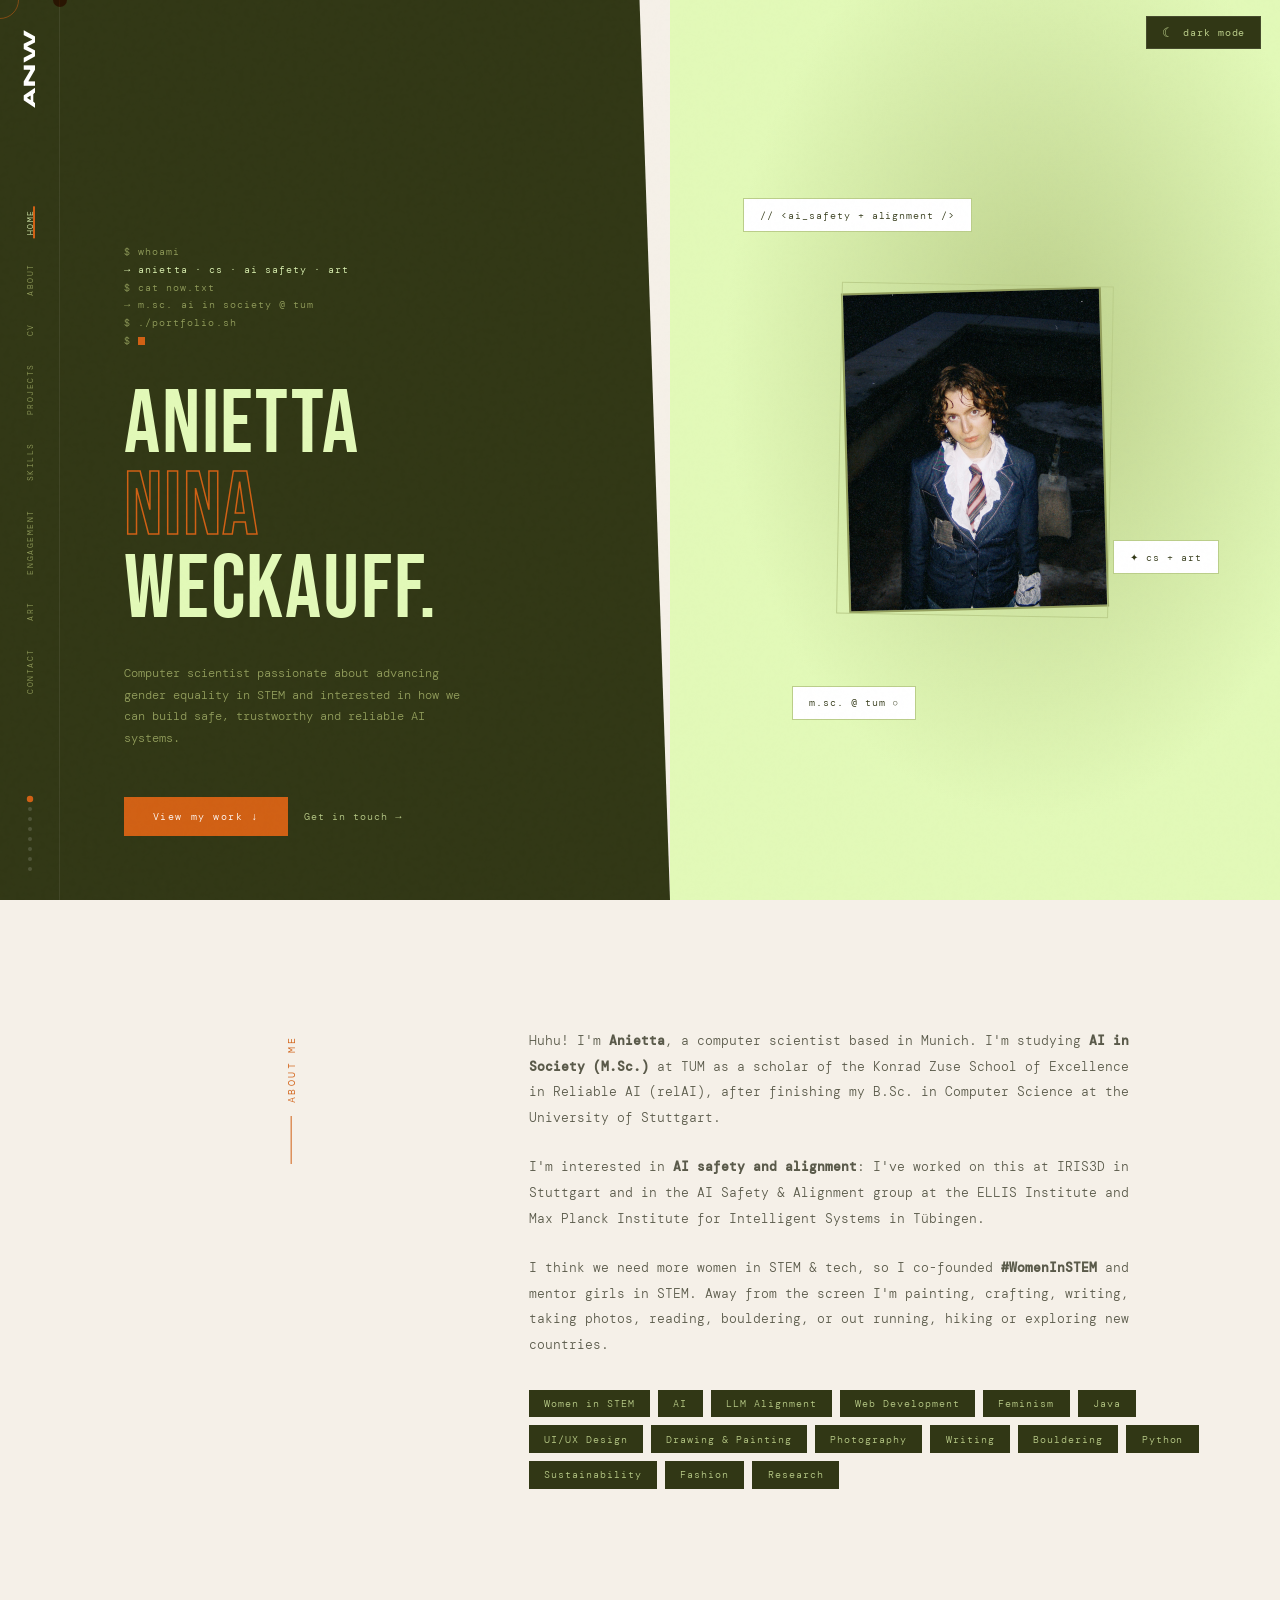
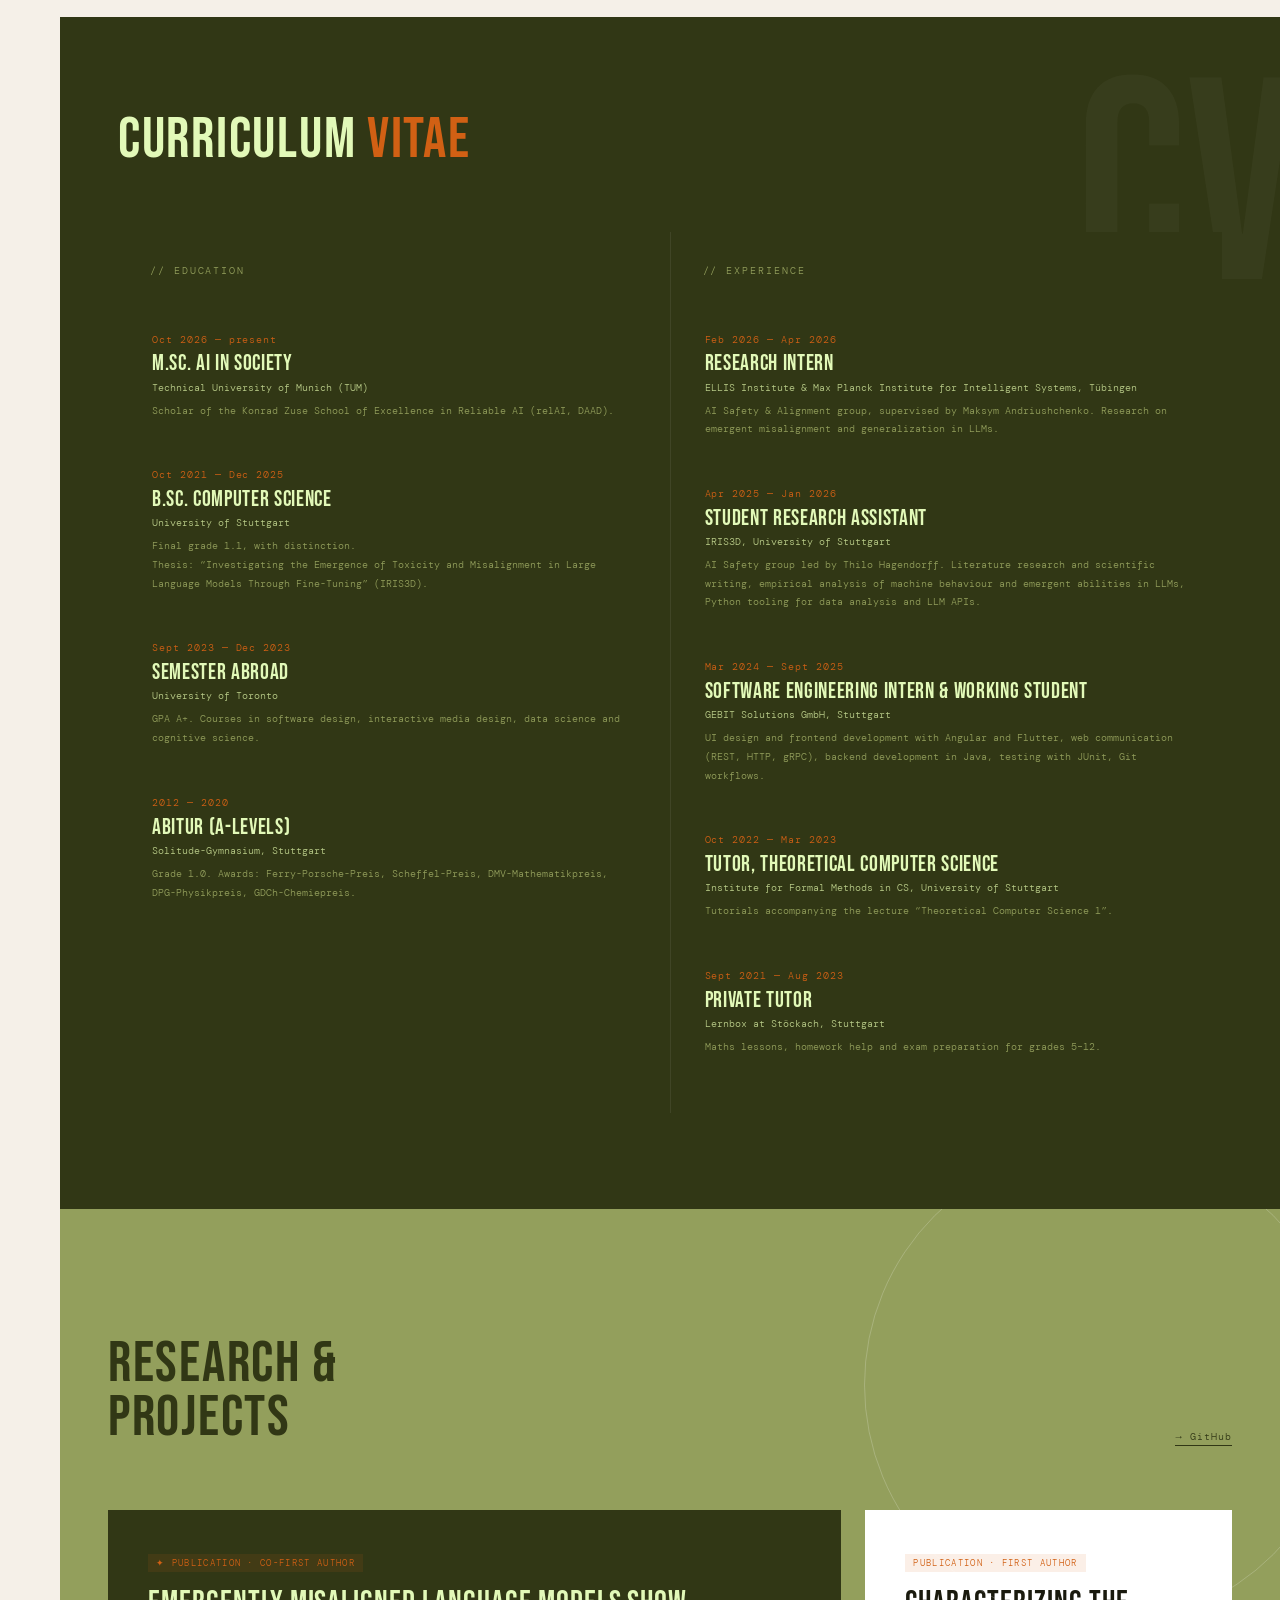
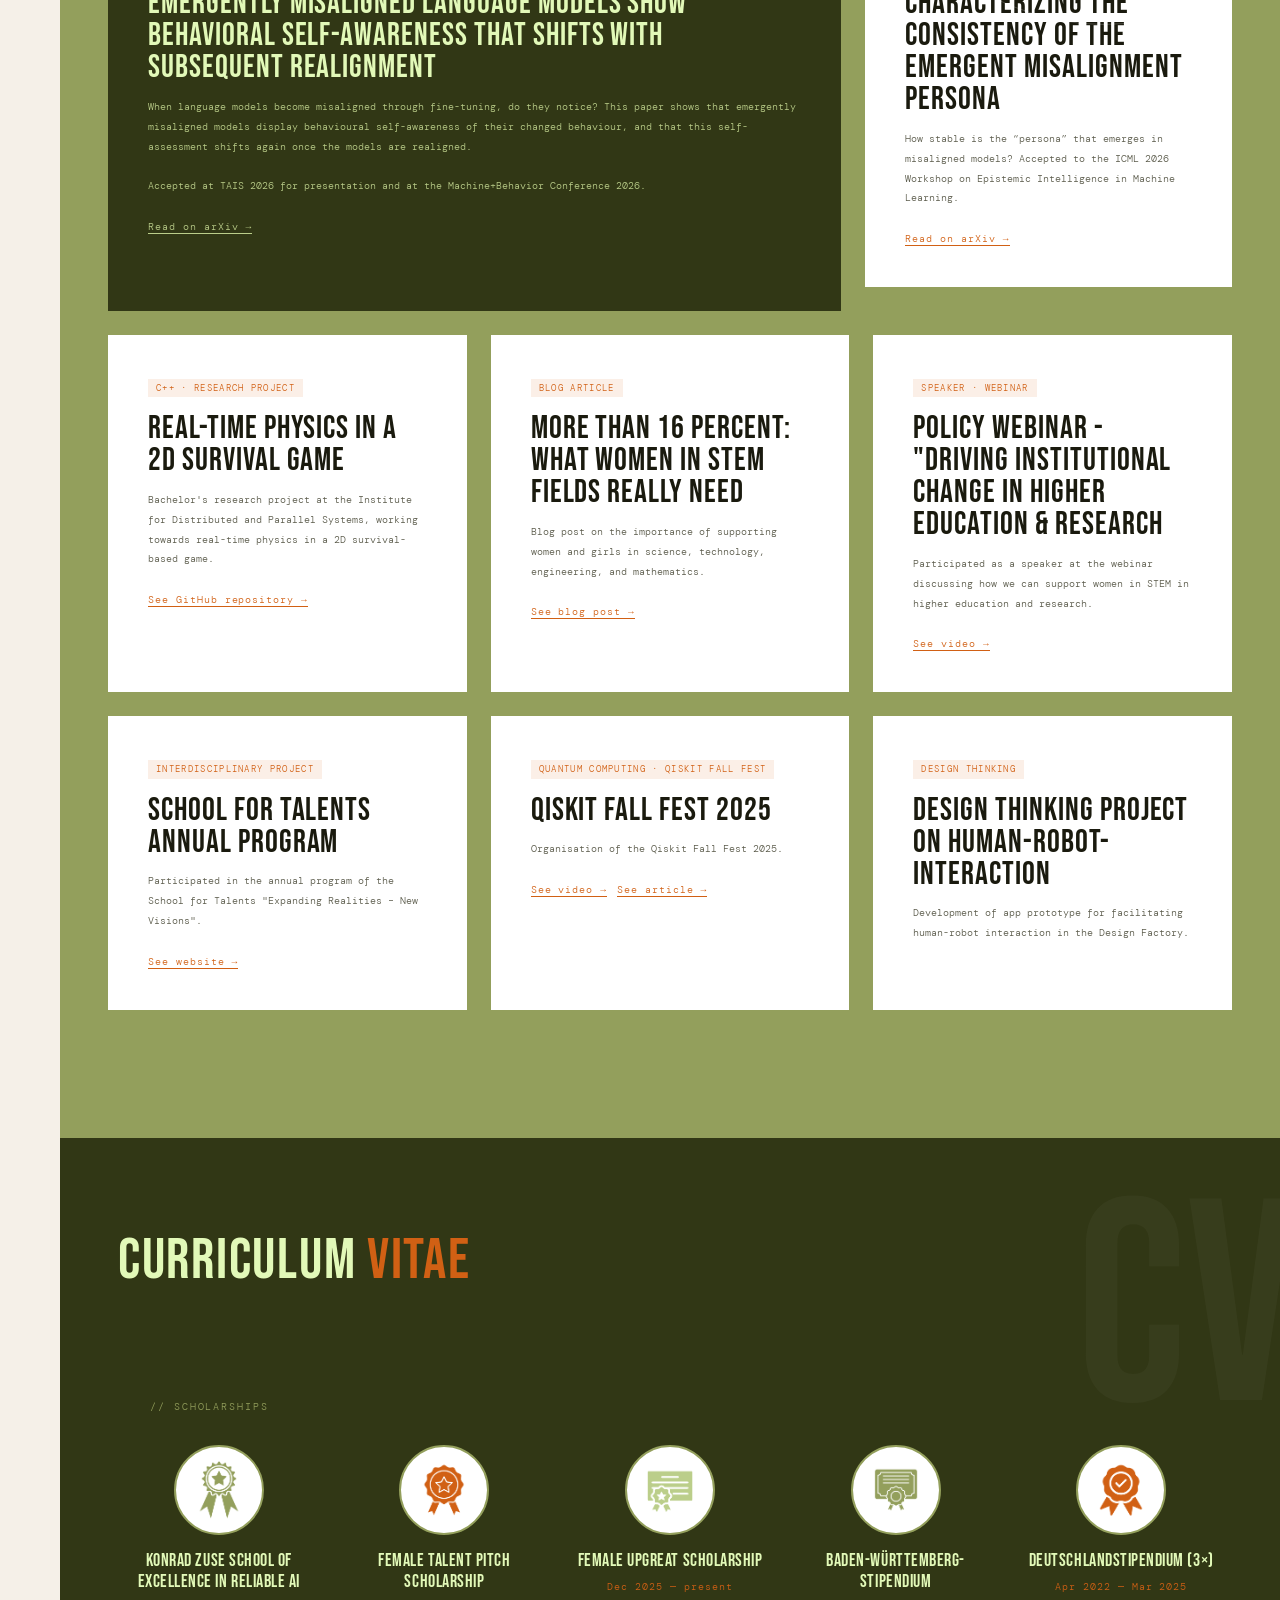
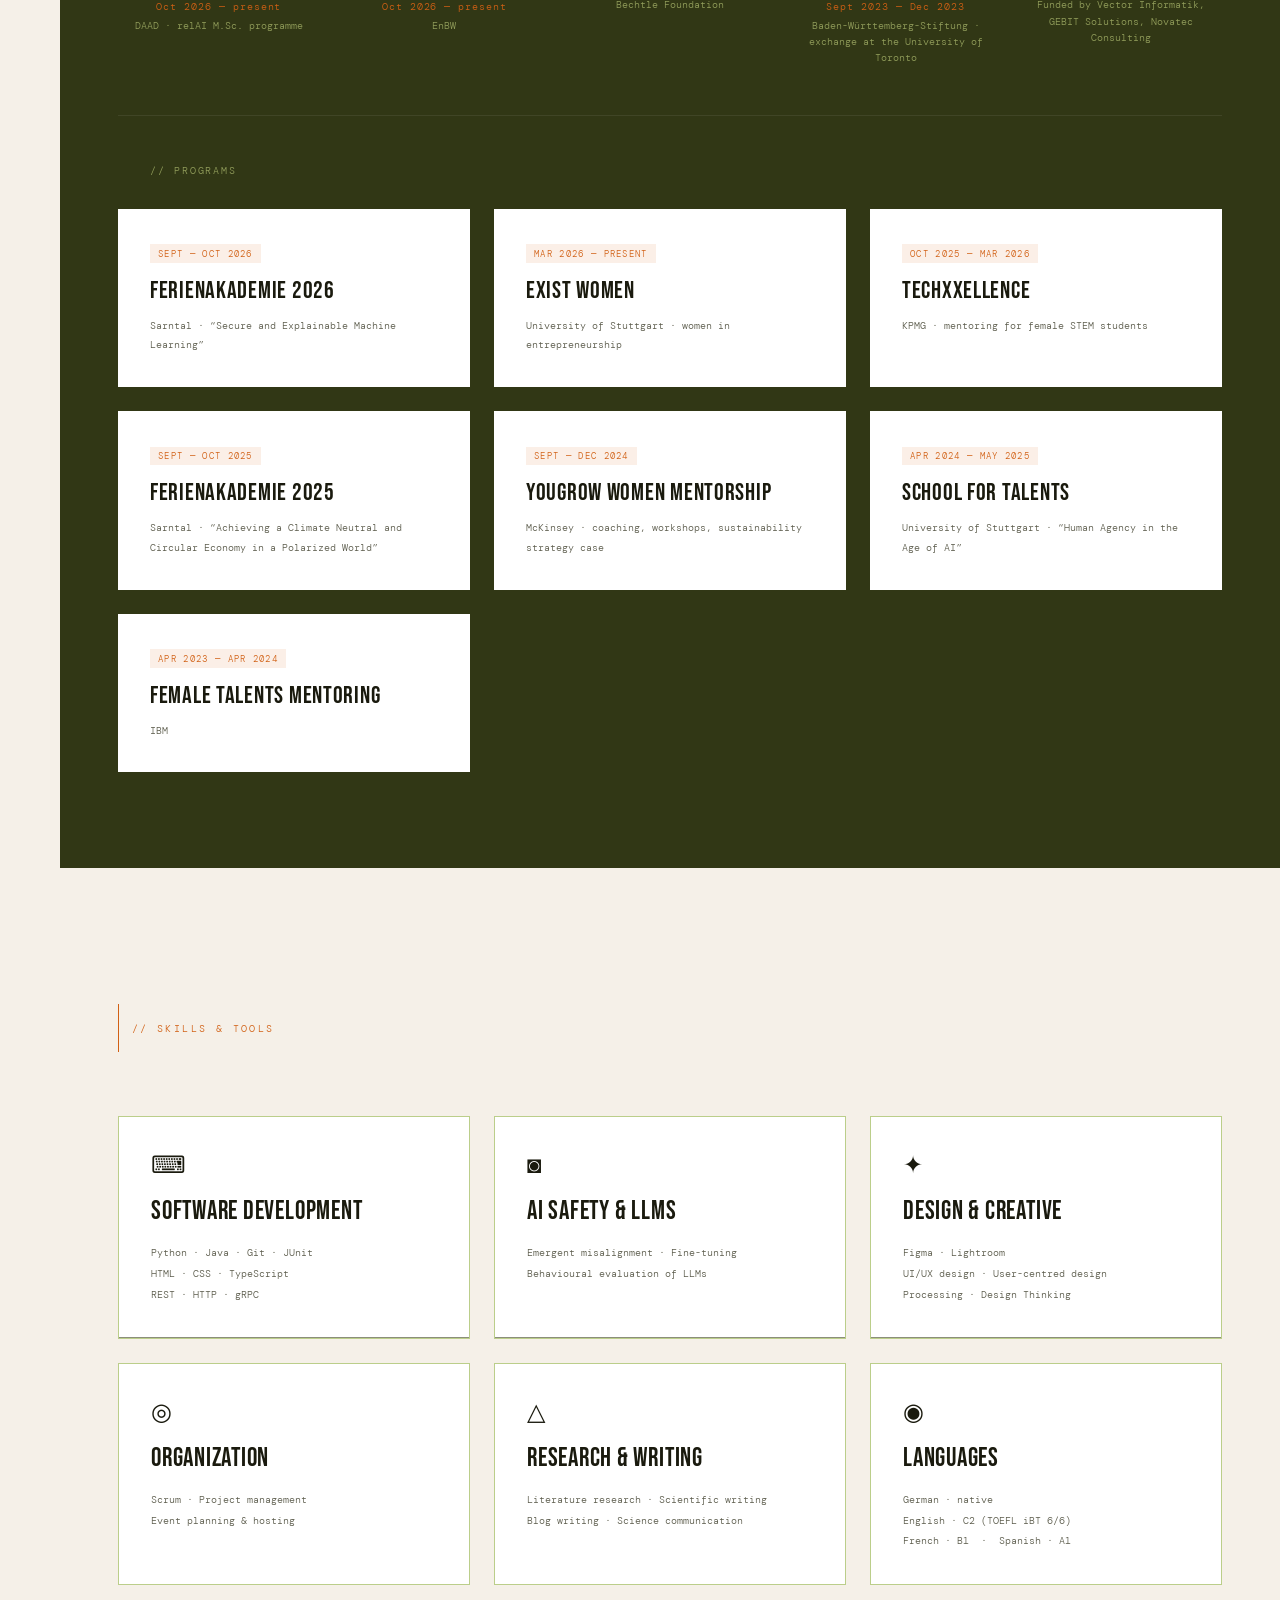
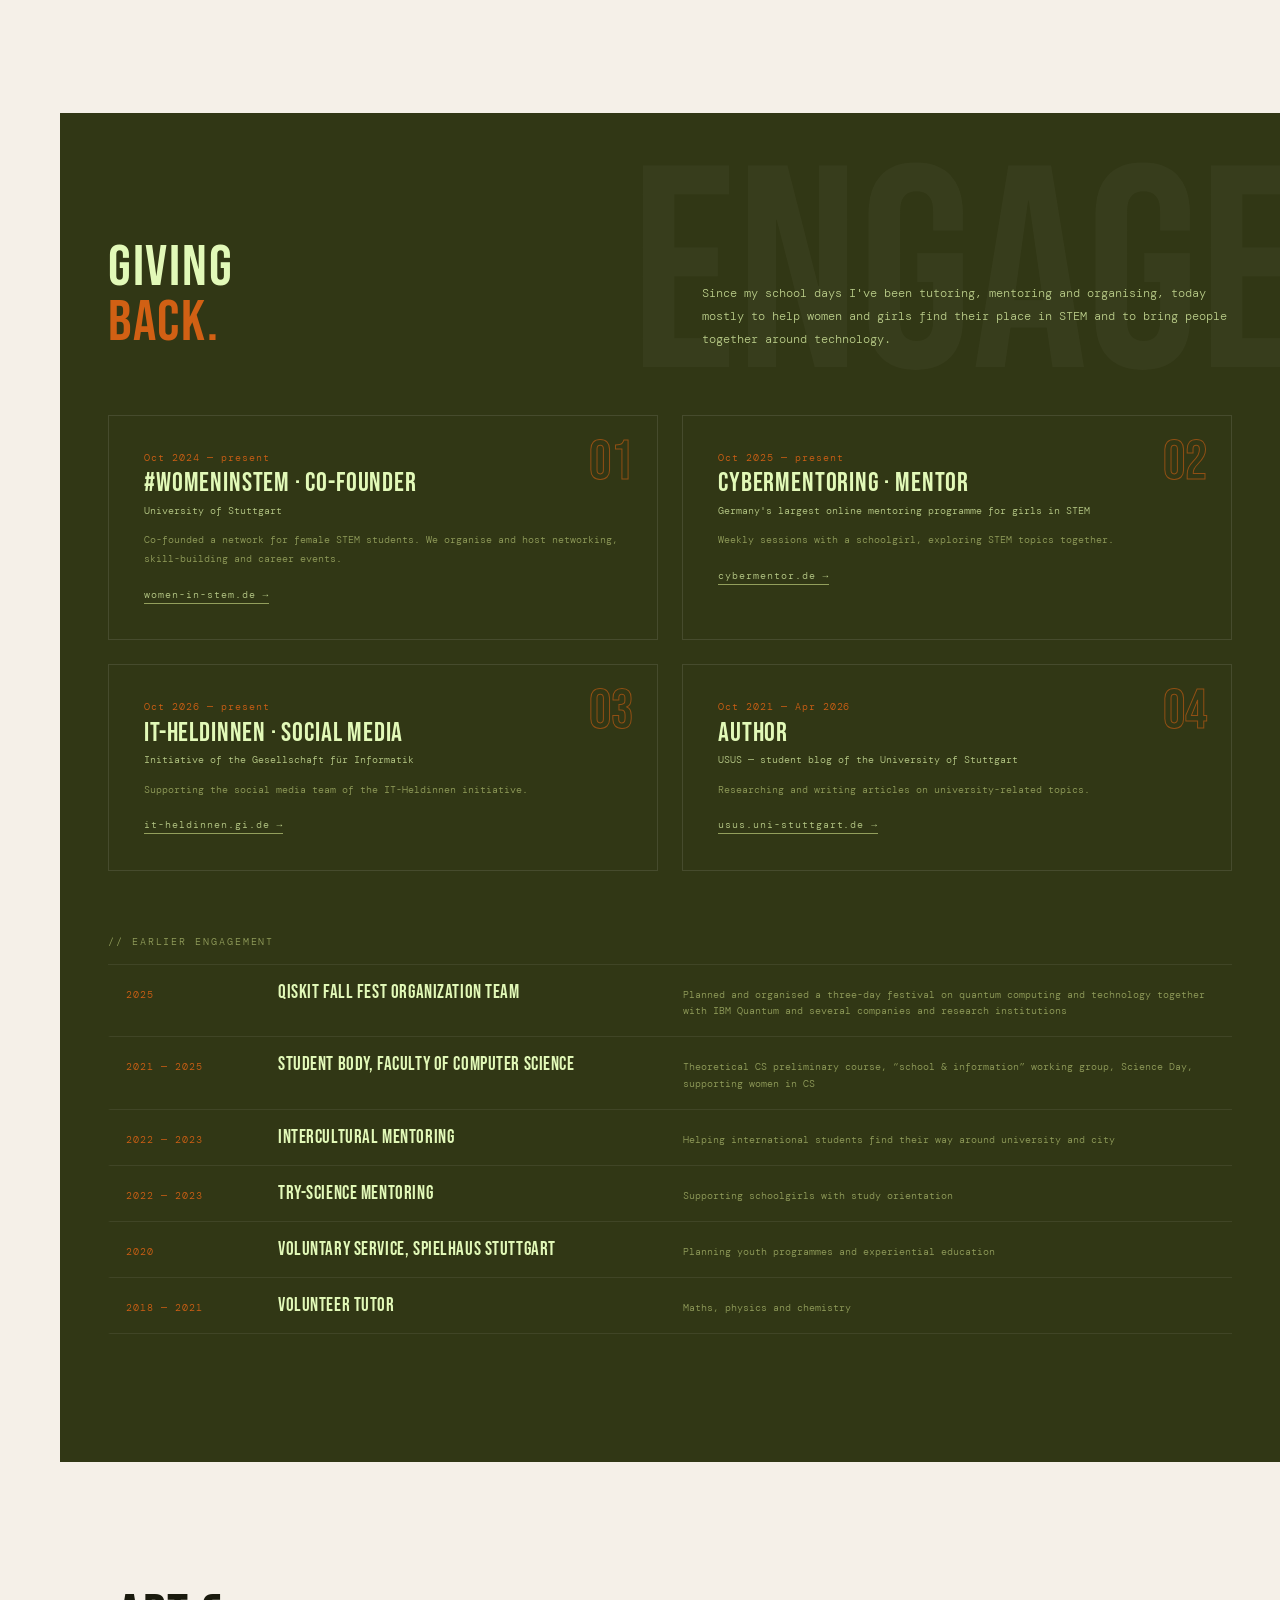
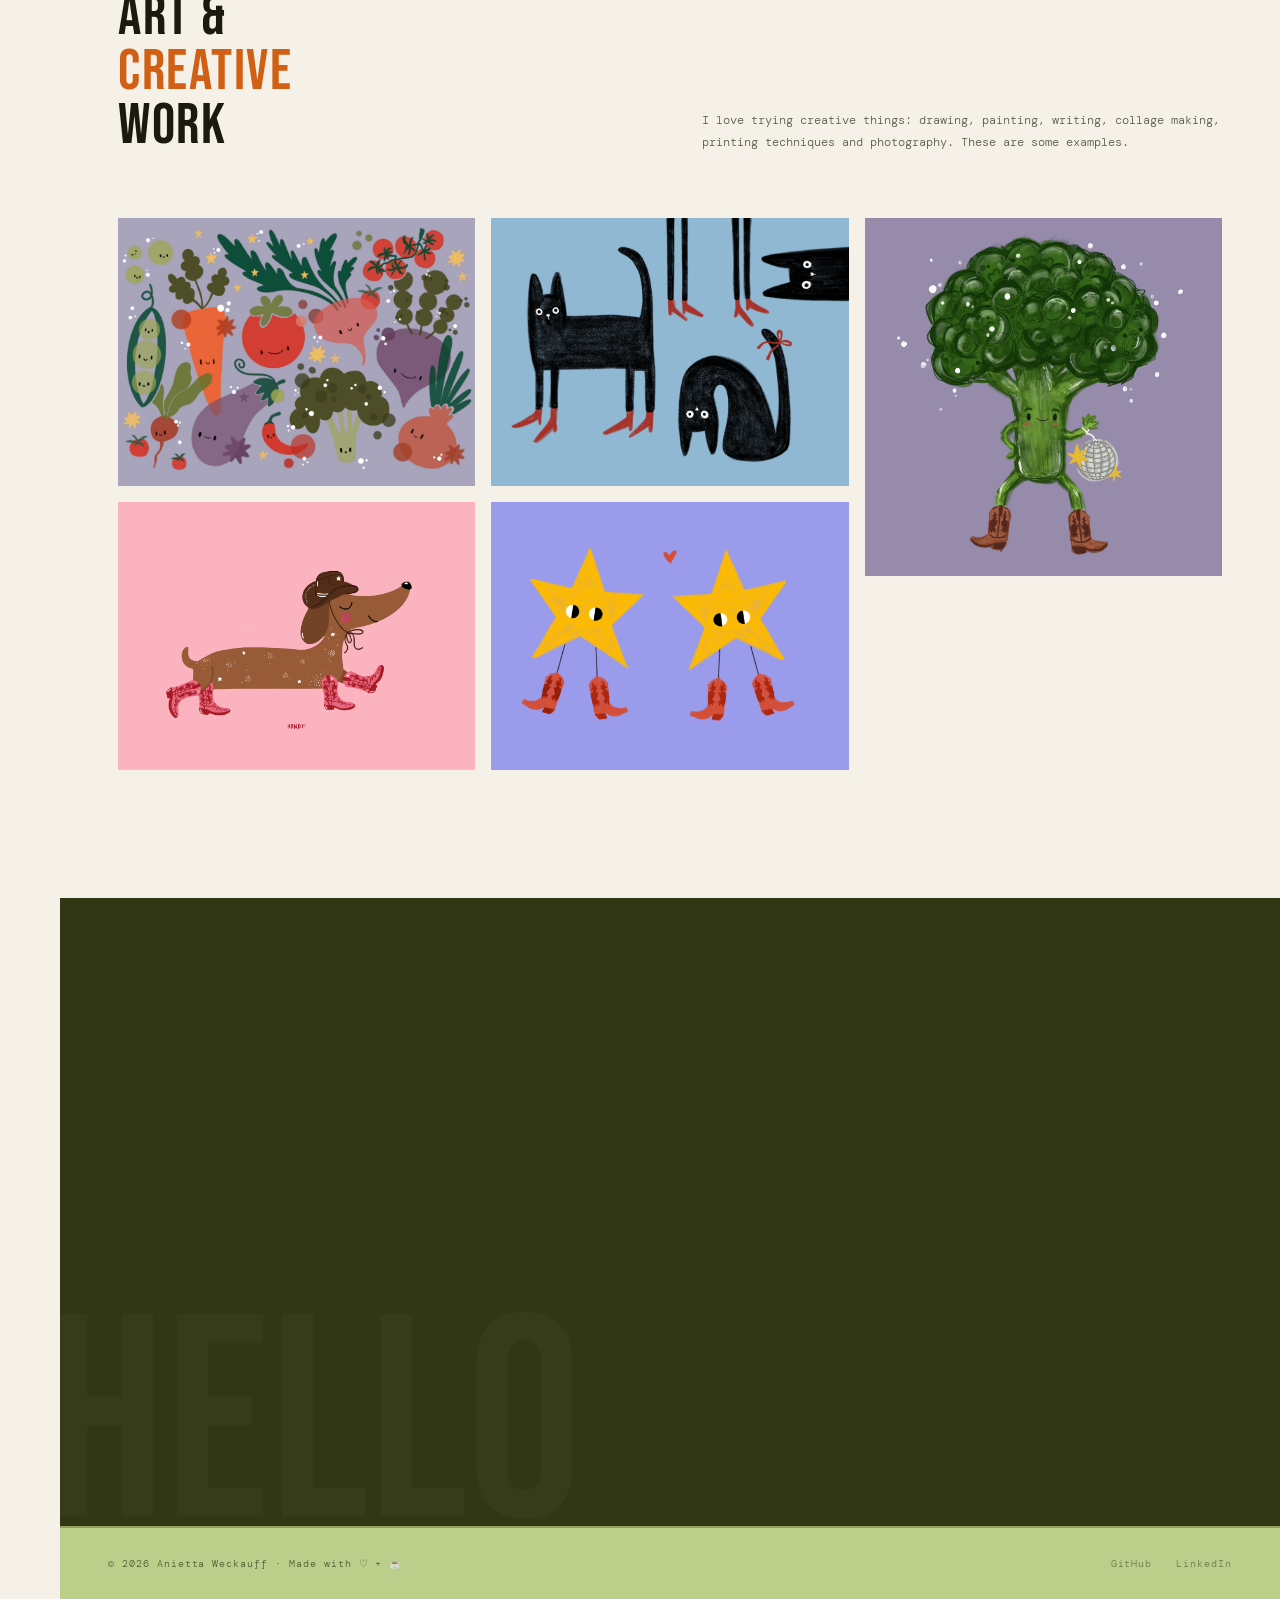
==== commit e0945a17: "updates" ====
--- a/index.html
+++ b/index.html
@@ -28,8 +28,8 @@
     <li><a href="#hero"       data-section="hero"       class="active">home</a></li>
     <li><a href="#about"      data-section="about"      >about</a></li>
     <li><a href="#cv"         data-section="cv"         >cv</a></li>
+    <li><a href="#projects"   data-section="projects"   >projects</a></li>
     <li><a href="#skills"     data-section="skills"     >skills</a></li>
-    <li><a href="#projects"   data-section="projects"   >work</a></li>
     <li><a href="#engagement" data-section="engagement" >engagement</a></li>
     <li><a href="#gallery"    data-section="gallery"    >art</a></li>
     <li><a href="#contact"    data-section="contact"    >contact</a></li>
@@ -73,7 +73,7 @@
   <div class="section-label">about me</div>
   <div class="about-content">
     <!-- <h2 class="reveal">I'm a computer scientist<br>who <span>can't stop</span> creating.</h2> -->
-    <p class="reveal reveal-delay-1">Hello! I'm <strong>Anietta</strong>, a computer scientist based in Munich. I'm studying <strong>AI in Society (M.Sc.)</strong> at TUM as a scholar of the Konrad Zuse School of Excellence in Reliable AI (relAI), after finishing my B.Sc. in Computer Science at the University of Stuttgart.</p>
+    <p class="reveal reveal-delay-1">Huhu! I'm <strong>Anietta</strong>, a computer scientist based in Munich. I'm studying <strong>AI in Society (M.Sc.)</strong> at TUM as a scholar of the Konrad Zuse School of Excellence in Reliable AI (relAI), after finishing my B.Sc. in Computer Science at the University of Stuttgart.</p>
     <p class="reveal reveal-delay-2">I'm interested in <strong>AI safety and alignment</strong>: I've worked on this at IRIS3D in Stuttgart and in the AI Safety &amp; Alignment group at the ELLIS Institute and Max Planck Institute for Intelligent Systems in T&uuml;bingen.</p>
     <p class="reveal reveal-delay-3">I think we need more women in STEM & tech, so I co-founded <strong>#WomenInSTEM</strong> and mentor girls in STEM. Away from the screen I'm painting, crafting, writing, taking photos, reading, bouldering, or out running, hiking or exploring new countries.</p>
     <div class="about-chips reveal reveal-delay-4">
@@ -90,7 +90,6 @@
       <span class="chip">Bouldering</span>
       <span class="chip">Python</span>
       <span class="chip">Sustainability</span>
-      <span class="chip">Women in STEM</span>
       <span class="chip">Fashion</span>
       <span class="chip">Research</span>
     </div>
@@ -102,7 +101,7 @@
   <div class="cv-inner">
     <div class="cv-header reveal">
       <h2>Curriculum <em>Vitae</em></h2>
-      <a href="cv.pdf" class="cv-download" download>&darr; Download PDF</a>
+      <!--<a href="cv.pdf" class="cv-download" download>&darr; Download PDF</a>-->
     </div>
     <div class="cv-grid">
       <div class="cv-col reveal">
@@ -119,7 +118,7 @@
           <p class="cv-place">University of Stuttgart</p>
           <p class="cv-desc">Final grade 1.1, with distinction.</p>
           <p class="cv-desc">Thesis: &ldquo;Investigating the Emergence of Toxicity and Misalignment in Large Language Models Through Fine-Tuning&rdquo; (IRIS3D).</p>
-          <p class = "cv-desc"> Seminar on gender bias in image captioning models; research project on real-time physics in a 2D game (C++); Design Thinking and Leadership &amp; Team Coaching in STEM at the Design Factory Stuttgart.</p>
+         <!-- <p class = "cv-desc"> Seminar on gender bias in image captioning models; research project on real-time physics in a 2D game (C++); Design Thinking and Leadership &amp; Team Coaching in STEM at the Design Factory Stuttgart.</p>-->
         </div>
         <div class="cv-entry">
           <p class="cv-year">Sept 2023 &mdash; Dec 2023</p>
@@ -146,7 +145,7 @@
           <p class="cv-year">Apr 2025 &mdash; Jan 2026</p>
           <p class="cv-role">Student Research Assistant</p>
           <p class="cv-place">IRIS3D, University of Stuttgart</p>
-          <p class="cv-desc">AI Safety group led by Dr. Thilo Hagendorff. Literature research and scientific writing, empirical analysis of machine behaviour and emergent abilities in LLMs, Python tooling for data analysis and LLM APIs.</p>
+          <p class="cv-desc">AI Safety group led by Thilo Hagendorff. Literature research and scientific writing, empirical analysis of machine behaviour and emergent abilities in LLMs, Python tooling for data analysis and LLM APIs.</p>
         </div>
         <div class="cv-entry">
           <p class="cv-year">Mar 2024 &mdash; Sept 2025</p>
@@ -244,83 +243,88 @@
   </div>
 </section>
 
-
 <section id="cv">
   <div class="cv-inner">
     <div class="cv-header reveal">
       <h2>Curriculum <em>Vitae</em></h2>
-      <a href="cv.pdf" class="cv-download" download>&darr; Download PDF</a>
-    </div>
-
-    <div class="cv-grid">
-      <div class="cv-col reveal">
-        <p class="cv-col-title">// SCHOLARSHIPS</p>
-        <div class="cv-entry">
-          <p class="cv-year">Oct 2026 &mdash; present</p>
-          <p class="cv-role">Konrad Zuse School of Excellence in Reliable AI</p>
-          <p class="cv-place">DAAD &middot; relAI M.Sc. programme</p>
-        </div>
-        <div class="cv-entry">
-          <p class="cv-year">Oct 2026 &mdash; present</p>
-          <p class="cv-role">Female Talent Pitch Scholarship</p>
-          <p class="cv-place">EnBW</p>
-        </div>
-        <div class="cv-entry">
-          <p class="cv-year">Dec 2025 &mdash; present</p>
-          <p class="cv-role">Female Upgreat Scholarship</p>
-          <p class="cv-place">Bechtle Foundation</p>
-        </div>
-        <div class="cv-entry">
-          <p class="cv-year">Sept 2023 &mdash; Dec 2023</p>
-          <p class="cv-role">Baden-W&uuml;rttemberg-Stipendium</p>
-          <p class="cv-place">Baden-W&uuml;rttemberg-Stiftung &middot; University of Toronto</p>
-        </div>
-        <div class="cv-entry">
-          <p class="cv-year">Apr 2022 &mdash; Mar 2025</p>
-          <p class="cv-role">Deutschlandstipendium (3&times;)</p>
-          <p class="cv-place">Funded by Vector Informatik, GEBIT Solutions, Novatec Consulting</p>
-        </div>
-      </div>
-      <div class="cv-col reveal reveal-delay-2">
-        <p class="cv-col-title">// PROGRAMS</p>
-        <div class="cv-entry">
-          <p class="cv-year">Sept 2026 &mdash; Oct 2026</p>
-          <p class="cv-role">Ferienakademie 2026</p>
-          <p class="cv-place">Sarntal &middot; &ldquo;Secure and Explainable Machine Learning&rdquo;</p>
-        </div>
-        <div class="cv-entry">
-          <p class="cv-year">Mar 2026 &mdash; present</p>
-          <p class="cv-role">EXIST Women</p>
-          <p class="cv-place">University of Stuttgart &middot; women in entrepreneurship</p>
-        </div>
-        <div class="cv-entry">
-          <p class="cv-year">Oct 2025 &mdash; Mar 2026</p>
-          <p class="cv-role">TechXXellence</p>
-          <p class="cv-place">KPMG &middot; mentoring for female STEM students</p>
-        </div>
-        <div class="cv-entry">
-          <p class="cv-year">Sept 2025 &mdash; Oct 2025</p>
-          <p class="cv-role">Ferienakademie 2025</p>
-          <p class="cv-place">Sarntal &middot; &ldquo;Achieving a Climate Neutral and Circular Economy in a Polarized World&rdquo;</p>
-        </div>
-        <div class="cv-entry">
-          <p class="cv-year">Sept 2024 &mdash; Dec 2024</p>
-          <p class="cv-role">YouGrow Women Mentorship</p>
-          <p class="cv-place">McKinsey &middot; coaching, workshops, sustainability strategy case</p>
-        </div>
-        <div class="cv-entry">
-          <p class="cv-year">Apr 2024 &mdash; present</p>
-          <p class="cv-role">School for Talents</p>
-          <p class="cv-place">University of Stuttgart &middot; &ldquo;Human Agency in the Age of AI&rdquo;</p>
-        </div>
-        <div class="cv-entry">
-          <p class="cv-year">Apr 2023 &mdash; Apr 2024</p>
-          <p class="cv-role">Female Talents Mentoring</p>
-          <p class="cv-place">IBM</p>
-        </div>
-      </div>
-    </div>
-  </div>
+    </div>
+
+<div class="scholarship-band">
+  <p class="cv-col-title">// SCHOLARSHIPS</p>
+  <div class="badge-row reveal">
+    <div class="badge">
+      <div class="badge-icon" style="background-image:url('badges/1.png')"></div>
+      <p class="badge-name">Konrad Zuse School of Excellence in Reliable AI</p>
+      <p class="badge-year">Oct 2026 &mdash; present</p>
+      <p class="badge-desc">DAAD &middot; relAI M.Sc. programme</p>
+    </div>
+    <div class="badge">
+      <div class="badge-icon" style="background-image:url('badges/2.png')"></div>
+      <p class="badge-name">Female Talent Pitch Scholarship</p>
+      <p class="badge-year">Oct 2026 &mdash; present</p>
+      <p class="badge-desc">EnBW</p>
+    </div>
+    <div class="badge">
+      <div class="badge-icon" style="background-image:url('badges/3.png')"></div>
+      <p class="badge-name">Female Upgreat Scholarship</p>
+      <p class="badge-year">Dec 2025 &mdash; present</p>
+      <p class="badge-desc">Bechtle Foundation</p>
+    </div>
+    <div class="badge">
+      <div class="badge-icon" style="background-image:url('badges/4.png')"></div>
+      <p class="badge-name">Baden-W&uuml;rttemberg-Stipendium</p>
+      <p class="badge-year">Sept 2023 &mdash; Dec 2023</p>
+      <p class="badge-desc">Baden-W&uuml;rttemberg-Stiftung &middot; exchange at the University of Toronto</p>
+    </div>
+    <div class="badge">
+      <div class="badge-icon" style="background-image:url('badges/5.png')"></div>
+      <p class="badge-name">Deutschlandstipendium (3&times;)</p>
+      <p class="badge-year">Apr 2022 &mdash; Mar 2025</p>
+      <p class="badge-desc">Funded by Vector Informatik, GEBIT Solutions, Novatec Consulting</p>
+    </div>
+  </div>
+</div>
+
+<p class="cv-col-title">// PROGRAMS</p>
+<div class="program-grid">
+  <div class="program-card reveal">
+    <span class="project-tag">SEPT &mdash; OCT 2026</span>
+    <h3 class="project-title">Ferienakademie 2026</h3>
+    <p class="project-desc">Sarntal &middot; &ldquo;Secure and Explainable Machine Learning&rdquo;</p>
+  </div>
+  <div class="program-card reveal reveal-delay-1">
+    <span class="project-tag">MAR 2026 &mdash; PRESENT</span>
+    <h3 class="project-title">EXIST Women</h3>
+    <p class="project-desc">University of Stuttgart &middot; women in entrepreneurship</p>
+  </div>
+  <div class="program-card reveal reveal-delay-2">
+    <span class="project-tag">OCT 2025 &mdash; MAR 2026</span>
+    <h3 class="project-title">TechXXellence</h3>
+    <p class="project-desc">KPMG &middot; mentoring for female STEM students</p>
+  </div>
+  <div class="program-card reveal">
+    <span class="project-tag">SEPT &mdash; OCT 2025</span>
+    <h3 class="project-title">Ferienakademie 2025</h3>
+    <p class="project-desc">Sarntal &middot; &ldquo;Achieving a Climate Neutral and Circular Economy in a Polarized World&rdquo;</p>
+  </div>
+  <div class="program-card reveal reveal-delay-1">
+    <span class="project-tag">SEPT &mdash; DEC 2024</span>
+    <h3 class="project-title">YouGrow Women Mentorship</h3>
+    <p class="project-desc">McKinsey &middot; coaching, workshops, sustainability strategy case</p>
+  </div>
+  <div class="program-card reveal reveal-delay-2">
+    <span class="project-tag">APR 2024 &mdash; MAY 2025</span>
+    <h3 class="project-title">School for Talents</h3>
+    <p class="project-desc">University of Stuttgart &middot; &ldquo;Human Agency in the Age of AI&rdquo;</p>
+  </div>
+  <div class="program-card reveal">
+    <span class="project-tag">APR 2023 &mdash; APR 2024</span>
+    <h3 class="project-title">Female Talents Mentoring</h3>
+    <p class="project-desc">IBM</p>
+  </div>
+</div>
+
+</div>
 </section>
 
 <!-- SKILLS -->
@@ -428,31 +432,31 @@
     <div class="gallery-item reveal">
       <div class="gallery-item-inner" style="--ratio:4/3;background:linear-gradient(135deg,#939F5C,#BBCE8A);">
         <img src="pictures/44.jpg" alt="Artwork 1">
-        <div class="gallery-overlay"><span>Untitled</span><small>DRAWING</small></div>
+        <div class="gallery-overlay"><span>Vegetable Party</span><small>DRAWING</small></div>
       </div>
     </div>
     <div class="gallery-item reveal reveal-delay-1">
       <div class="gallery-item-inner" style="--ratio:4/3;background:linear-gradient(135deg,#D16014,#939F5C);">
         <img src="pictures/22.PNG" alt="Artwork 2">
-        <div class="gallery-overlay"><span>Untitled</span><small>PAINTING</small></div>
+        <div class="gallery-overlay"><span>Sausage Dog</span><small>DRAWING</small></div>
       </div>
     </div>
     <div class="gallery-item reveal reveal-delay-2">
       <div class="gallery-item-inner" style="--ratio:4/3;background:linear-gradient(135deg,#313715,#939F5C);">
         <img src="pictures/11.PNG" alt="Artwork 1">
-        <div class="gallery-overlay"><span>Untitled</span><small>PHOTOGRAPHY</small></div>
+        <div class="gallery-overlay"><span>Funky Cats</span><small>DRAWING</small></div>
       </div>
     </div>
     <div class="gallery-item reveal reveal-delay-3">
       <div class="gallery-item-inner" style="--ratio:4/3;background:linear-gradient(135deg,#BBCE8A,#E2F9B8);">
         <img src="pictures/4.PNG" alt="Artwork 4">
-        <div class="gallery-overlay"><span>Untitled</span><small>DRAWING</small></div>
+        <div class="gallery-overlay"><span>Starry Friends</span><small>DRAWING</small></div>
       </div>
     </div>
     <div class="gallery-item reveal reveal-delay-1">
       <div class="gallery-item-inner" style="--ratio:1/1;background:linear-gradient(180deg,#D16014,#313715);">
         <img src="pictures/33.jpg" alt="Artwork 5">
-        <div class="gallery-overlay"><span>Untitled</span><small>PAINTING</small></div>
+        <div class="gallery-overlay"><span>Party Broccoli</span><small>DRAWING</small></div>
       </div>
     </div>
 
@@ -471,18 +475,18 @@
         <a href="https://linkedin.com/in/anietta-weckauff" class="contact-link" target="_blank"><span>&#11010;</span> linkedin.com/in/anietta-weckauff</a>
       </div>
     </div>
-    <form class="contact-form reveal reveal-delay-2" onsubmit="return false;">
+    <form class="contact-form reveal reveal-delay-2" action="https://formspree.io/f/xbgdwlyp" method="POST">
       <div class="form-group">
         <label>// your name</label>
-        <input type="text" placeholder="Jane Smith">
+        <input type="text" placeholder="...">
       </div>
       <div class="form-group">
         <label>// your email</label>
-        <input type="email" placeholder="jane@email.com">
+        <input type="email" placeholder="...">
       </div>
       <div class="form-group">
         <label>// message</label>
-        <textarea rows="5" placeholder="Hello! I'd love to..."></textarea>
+        <textarea rows="5" placeholder="Huhu! I'd love to..."></textarea>
       </div>
       <button class="form-submit">SEND MESSAGE &#8599;</button>
     </form>
@@ -496,7 +500,7 @@
     <!-- TODO: link your profiles -->
     <a href="https://github.com/nina2811aw" target="_blank">GitHub</a>
     <a href="https://linkedin.com/in/anietta-weckauff" target="_blank">LinkedIn</a>
-    <a href="cv.pdf" download>CV</a>
+    <!-- <a href="cv.pdf" download>CV</a> -->
   </div>
 </footer>
 
--- a/style.css
+++ b/style.css
@@ -676,4 +676,26 @@
   width: 100%; height: 100%;
   object-fit: cover;
   display: block;
-}+}
+
+.scholarship-band { background: transparent; padding: 3rem 0; margin-bottom: 3rem; border-bottom: 1px solid rgba(255,255,255,0.07); }
+.band-title { font-family: 'DM Mono', monospace; font-size: 0.6rem; letter-spacing: 0.2em; color: var(--olive); margin-bottom: 2rem; text-align: center; }
+.badge-row { display: grid; grid-template-columns: repeat(5, 1fr); gap: 1.5rem; align-items: start; }
+.badge { text-align: center; transition: transform 0.3s; }
+.badge:hover { transform: translateY(-4px); }
+.badge-icon { width: 90px; height: 90px; margin: 0 auto 1rem; border-radius: 50%; border: 2px solid var(--olive); background-color: #fff; background-size: 70%; background-position: center; background-repeat: no-repeat; transition: border-color 0.3s; }
+.badge:hover .badge-icon { border-color: var(--choco); }
+.badge-name { font-family: 'Bebas Neue', sans-serif; font-size: 1.1rem; color: var(--light); letter-spacing: 0.03em; line-height: 1.15; }
+
+@media (max-width: 900px) { .badge-row { grid-template-columns: repeat(3, 1fr); } }
+@media (max-width: 540px) { .badge-row { grid-template-columns: repeat(2, 1fr); } }
+
+.badge-year { font-family: 'DM Mono', monospace; font-size: 0.6rem; color: var(--choco); letter-spacing: 0.1em; margin-top: 0.5rem; }
+.badge-desc { font-family: 'DM Mono', monospace; font-size: 0.6rem; color: var(--olive); line-height: 1.7; margin-top: 0.3rem; }
+
+.program-grid { display: grid; grid-template-columns: repeat(3, 1fr); gap: 1.5rem; }
+.program-card { background: var(--card-bg); padding: 2rem; transition: transform 0.3s; }
+.program-card:hover { transform: scale(1.02); }
+.program-card .project-title { font-size: 1.5rem; }
+@media (max-width: 900px) { .program-grid { grid-template-columns: 1fr 1fr; } }
+@media (max-width: 540px) { .program-grid { grid-template-columns: 1fr; } }
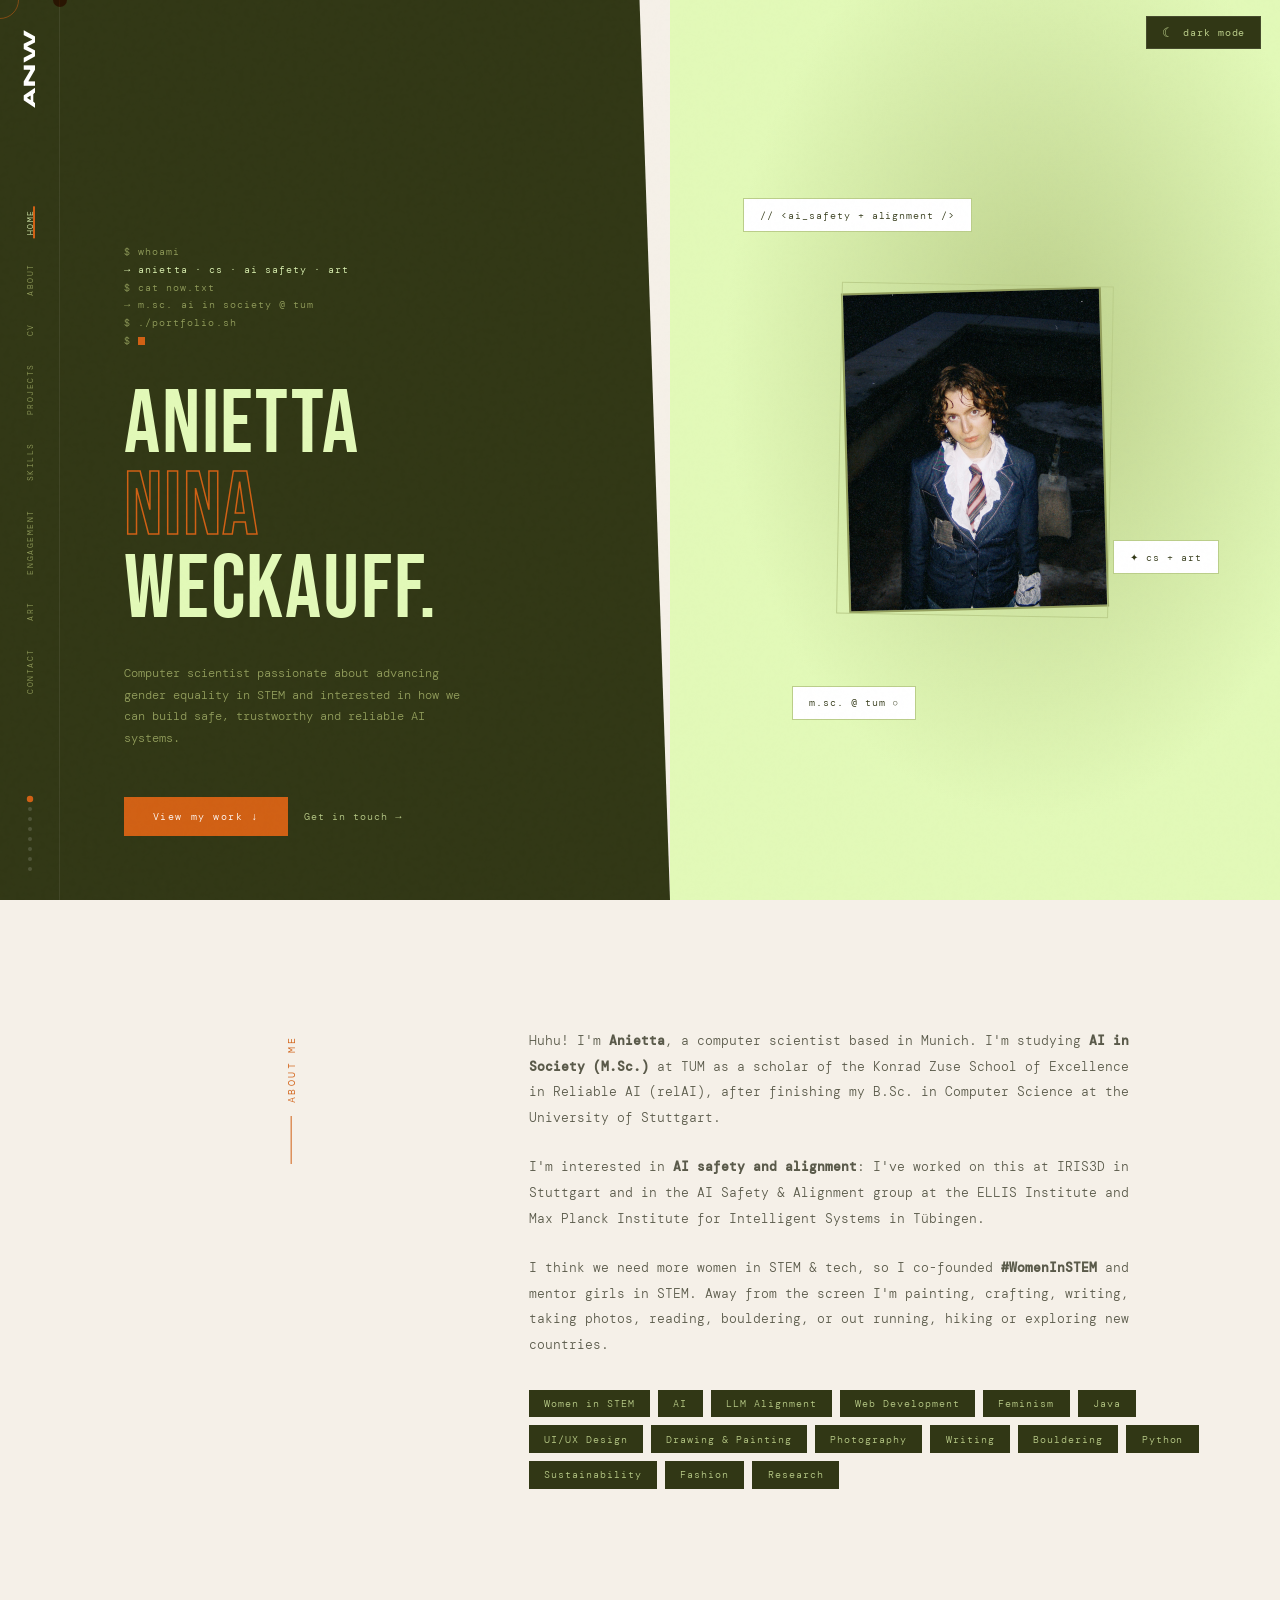
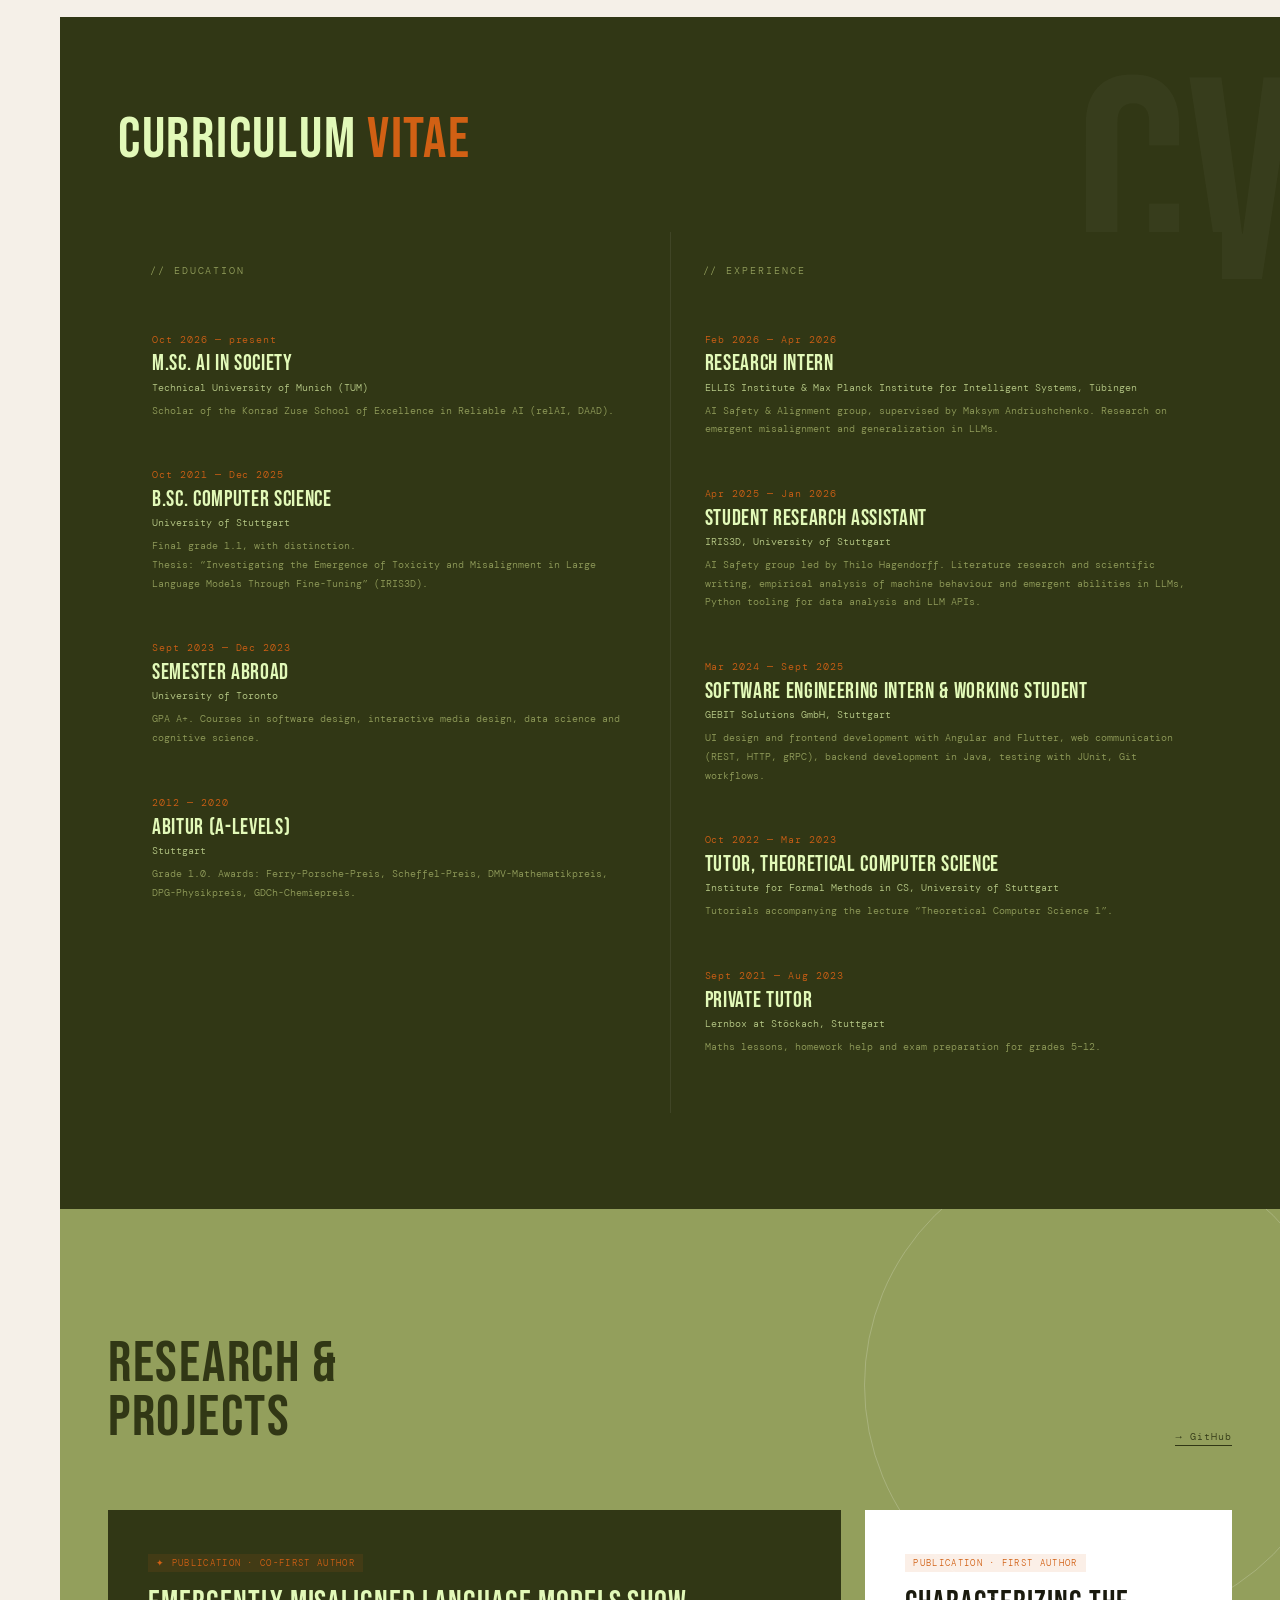
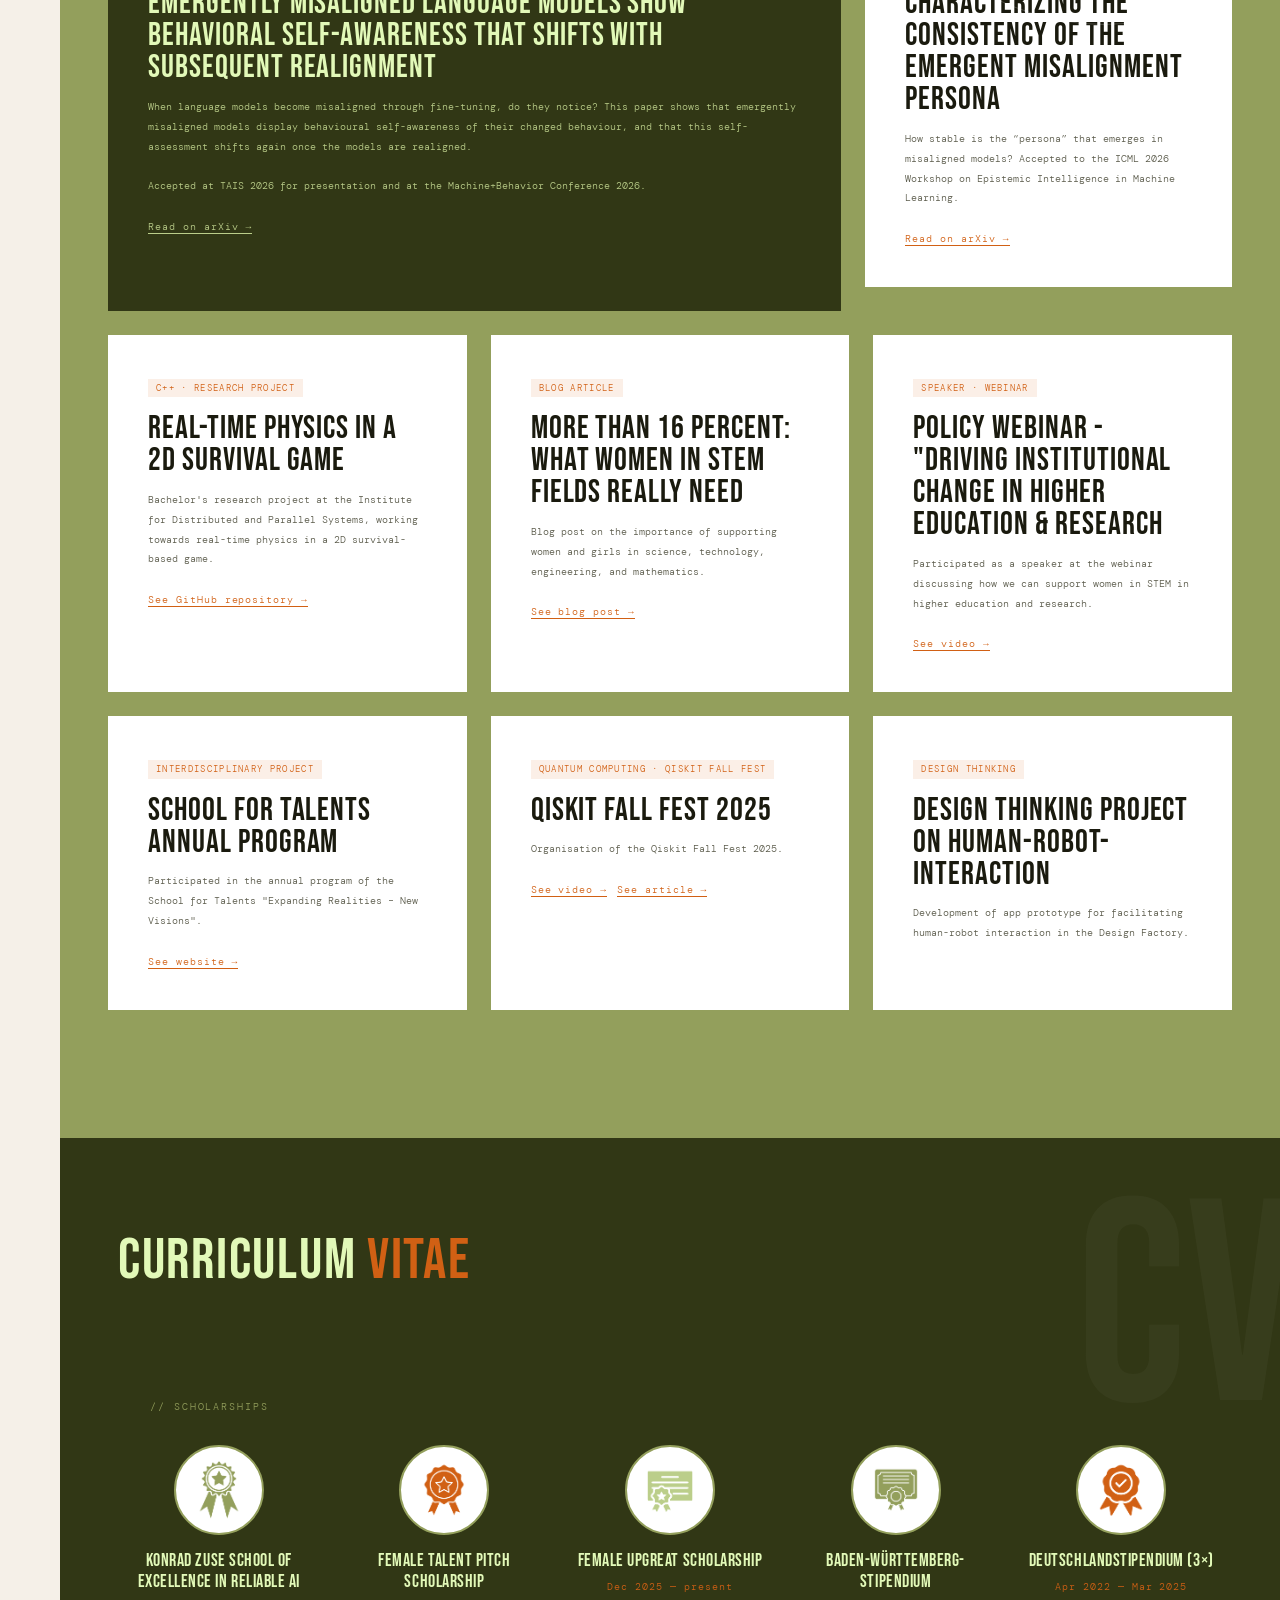
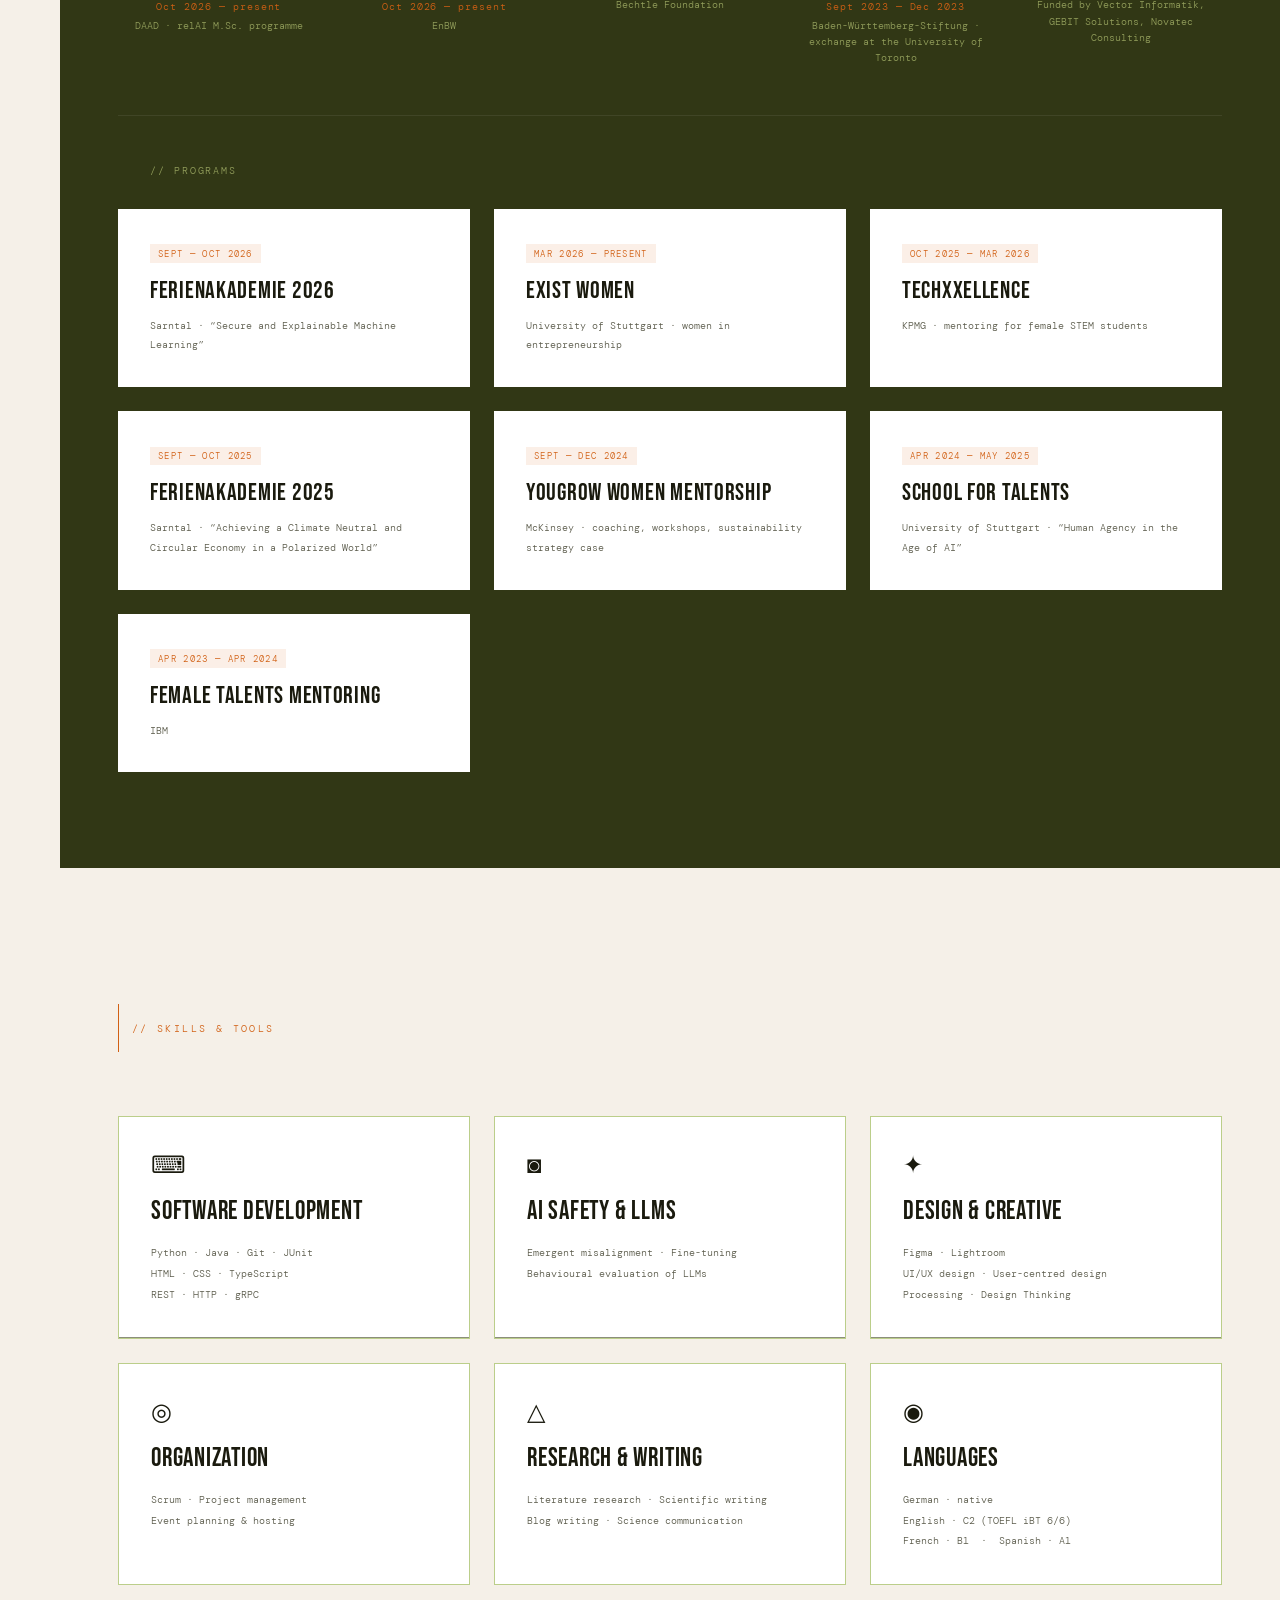
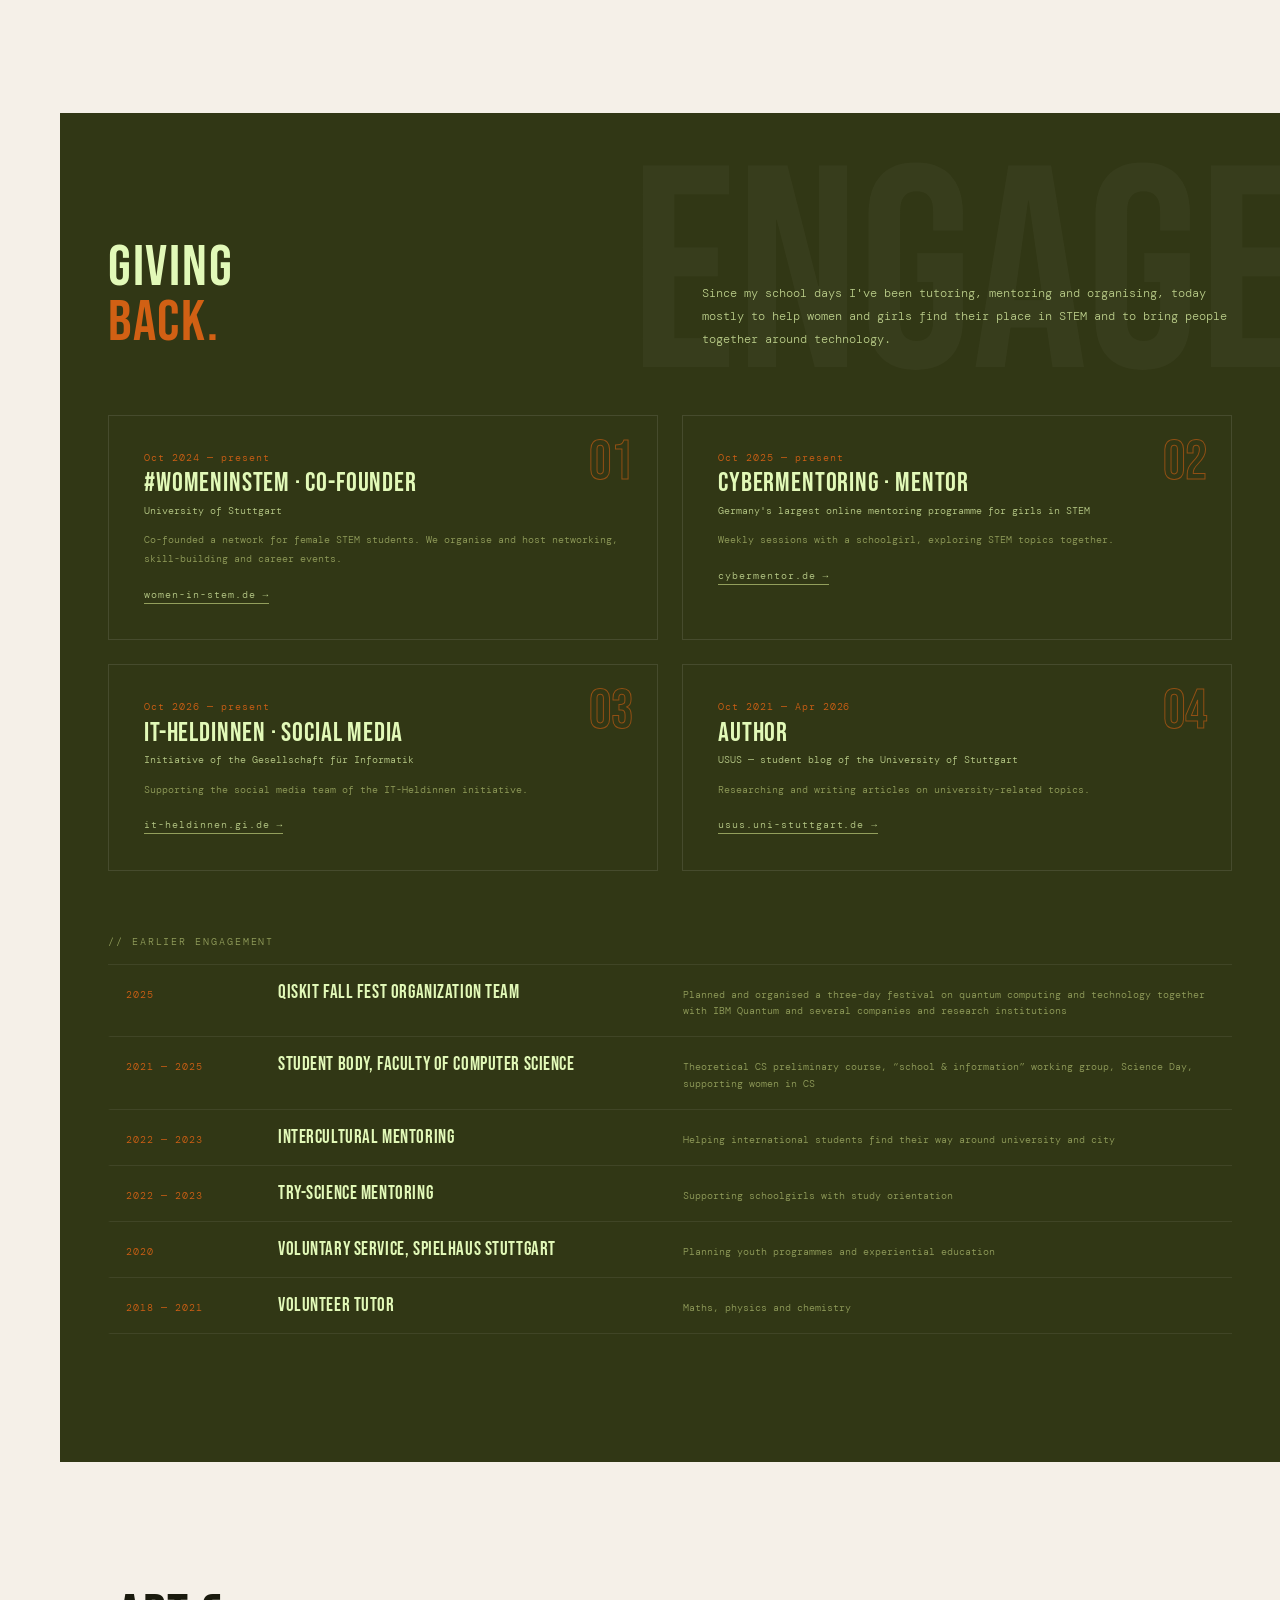
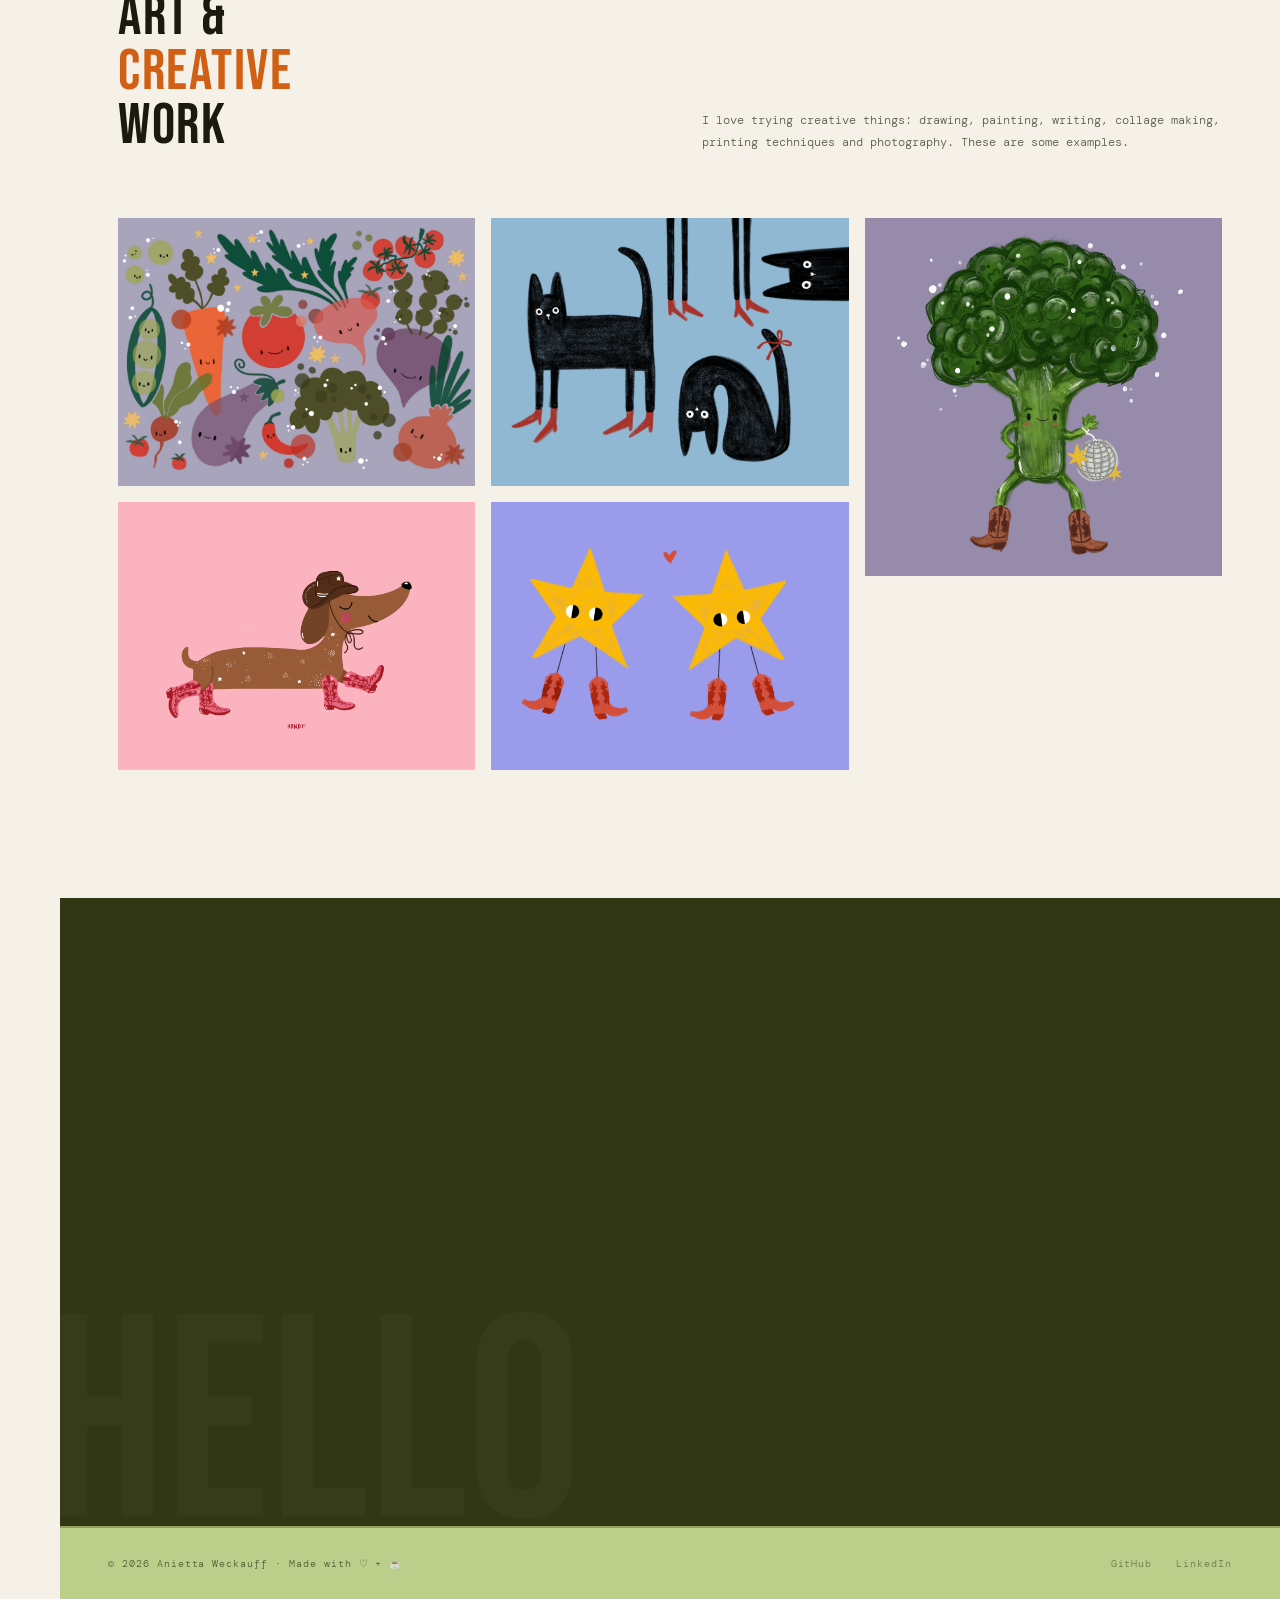
==== commit 7515ebd7: "lil change" ====
--- a/index.html
+++ b/index.html
@@ -129,7 +129,7 @@
         <div class="cv-entry">
           <p class="cv-year">2012 &mdash; 2020</p>
           <p class="cv-role">Abitur (A-Levels)</p>
-          <p class="cv-place">Solitude-Gymnasium, Stuttgart</p>
+          <p class="cv-place">Stuttgart</p>
           <p class="cv-desc">Grade 1.0. Awards: Ferry-Porsche-Preis, Scheffel-Preis, DMV-Mathematikpreis, DPG-Physikpreis, GDCh-Chemiepreis.</p>
         </div>
       </div>
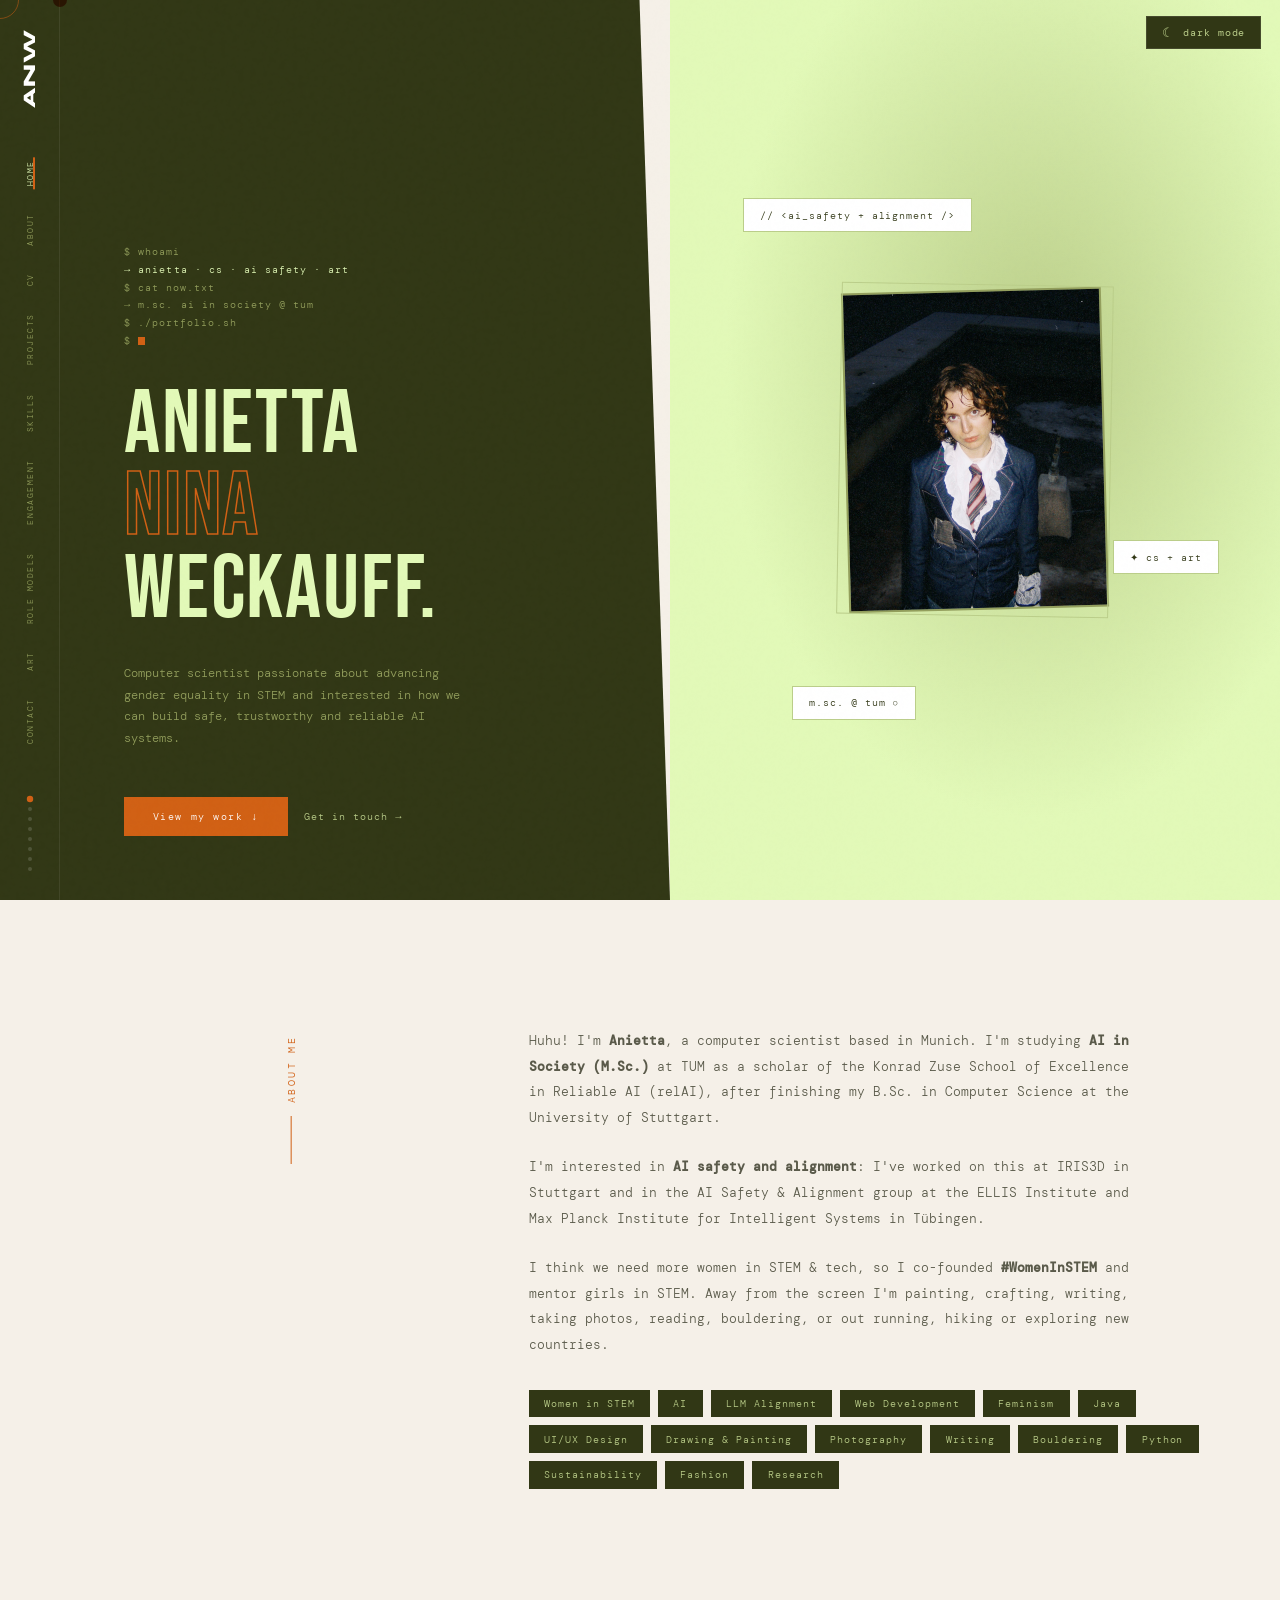
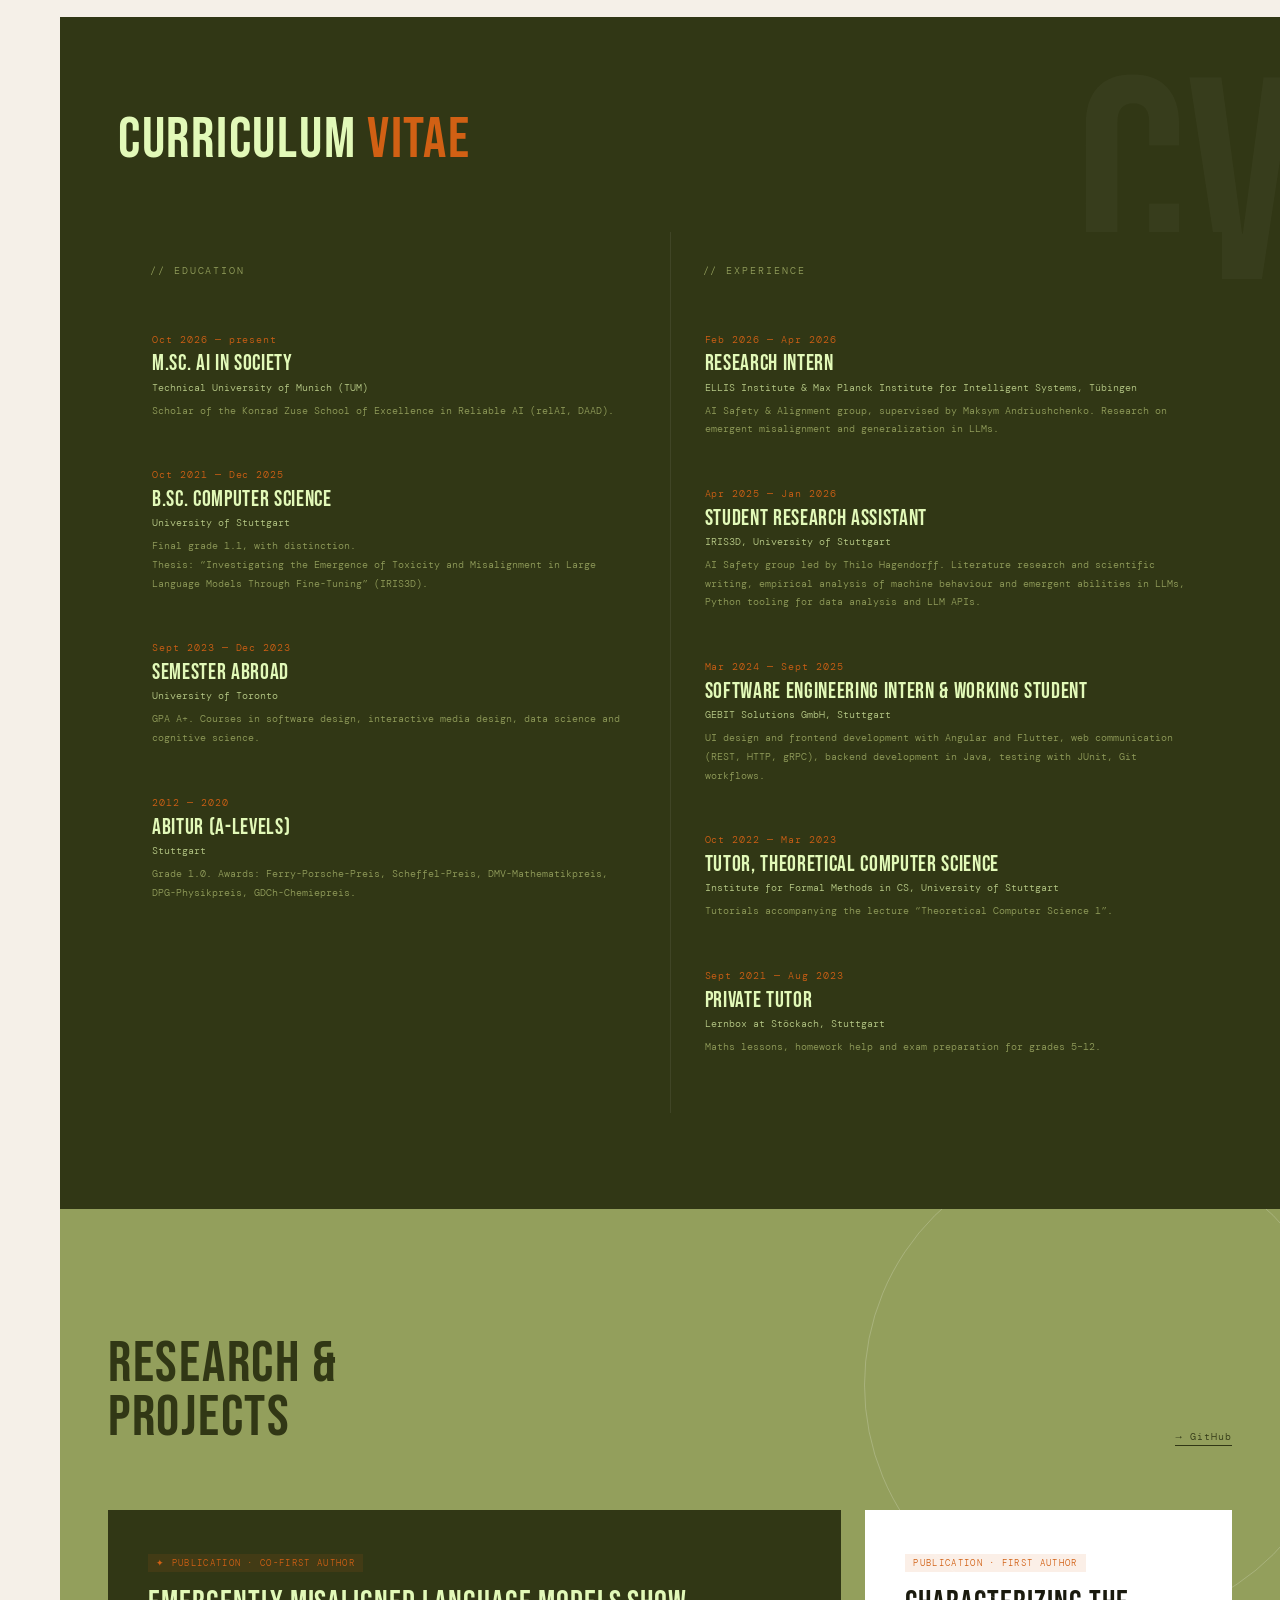
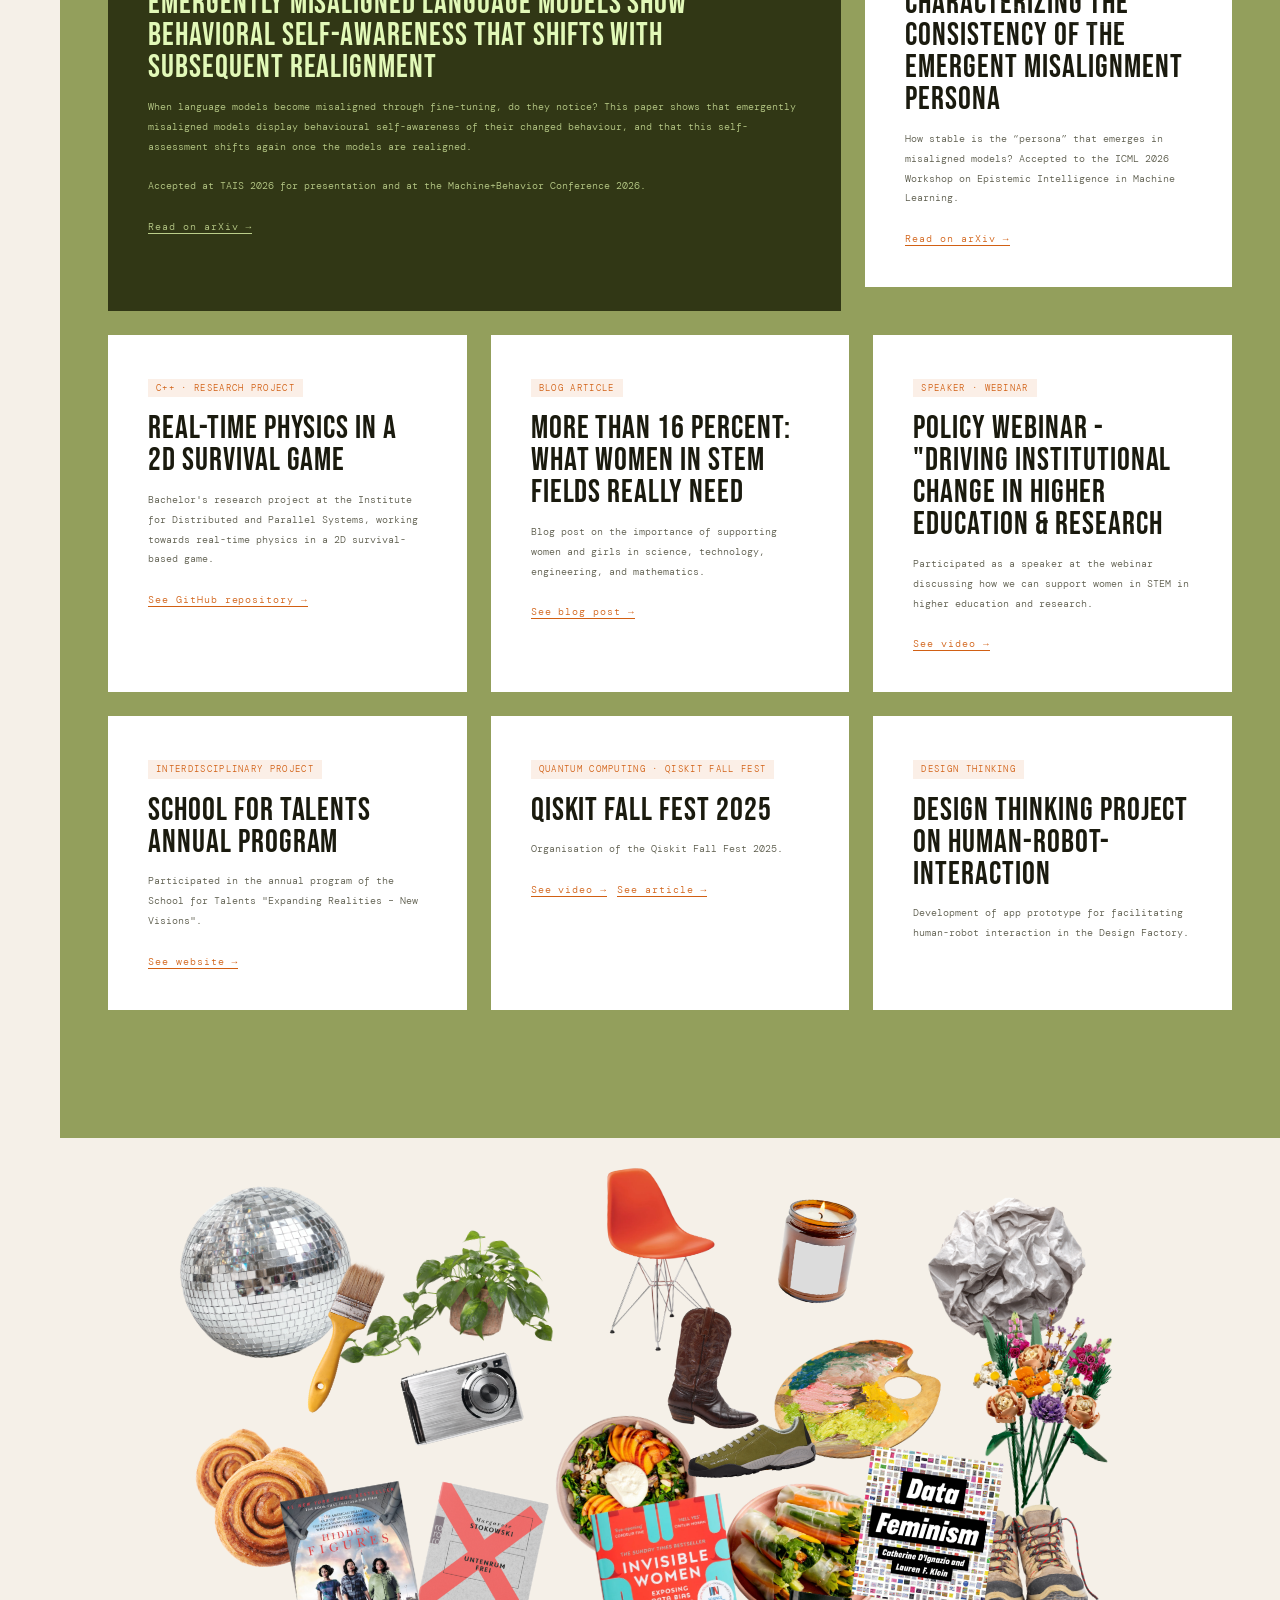
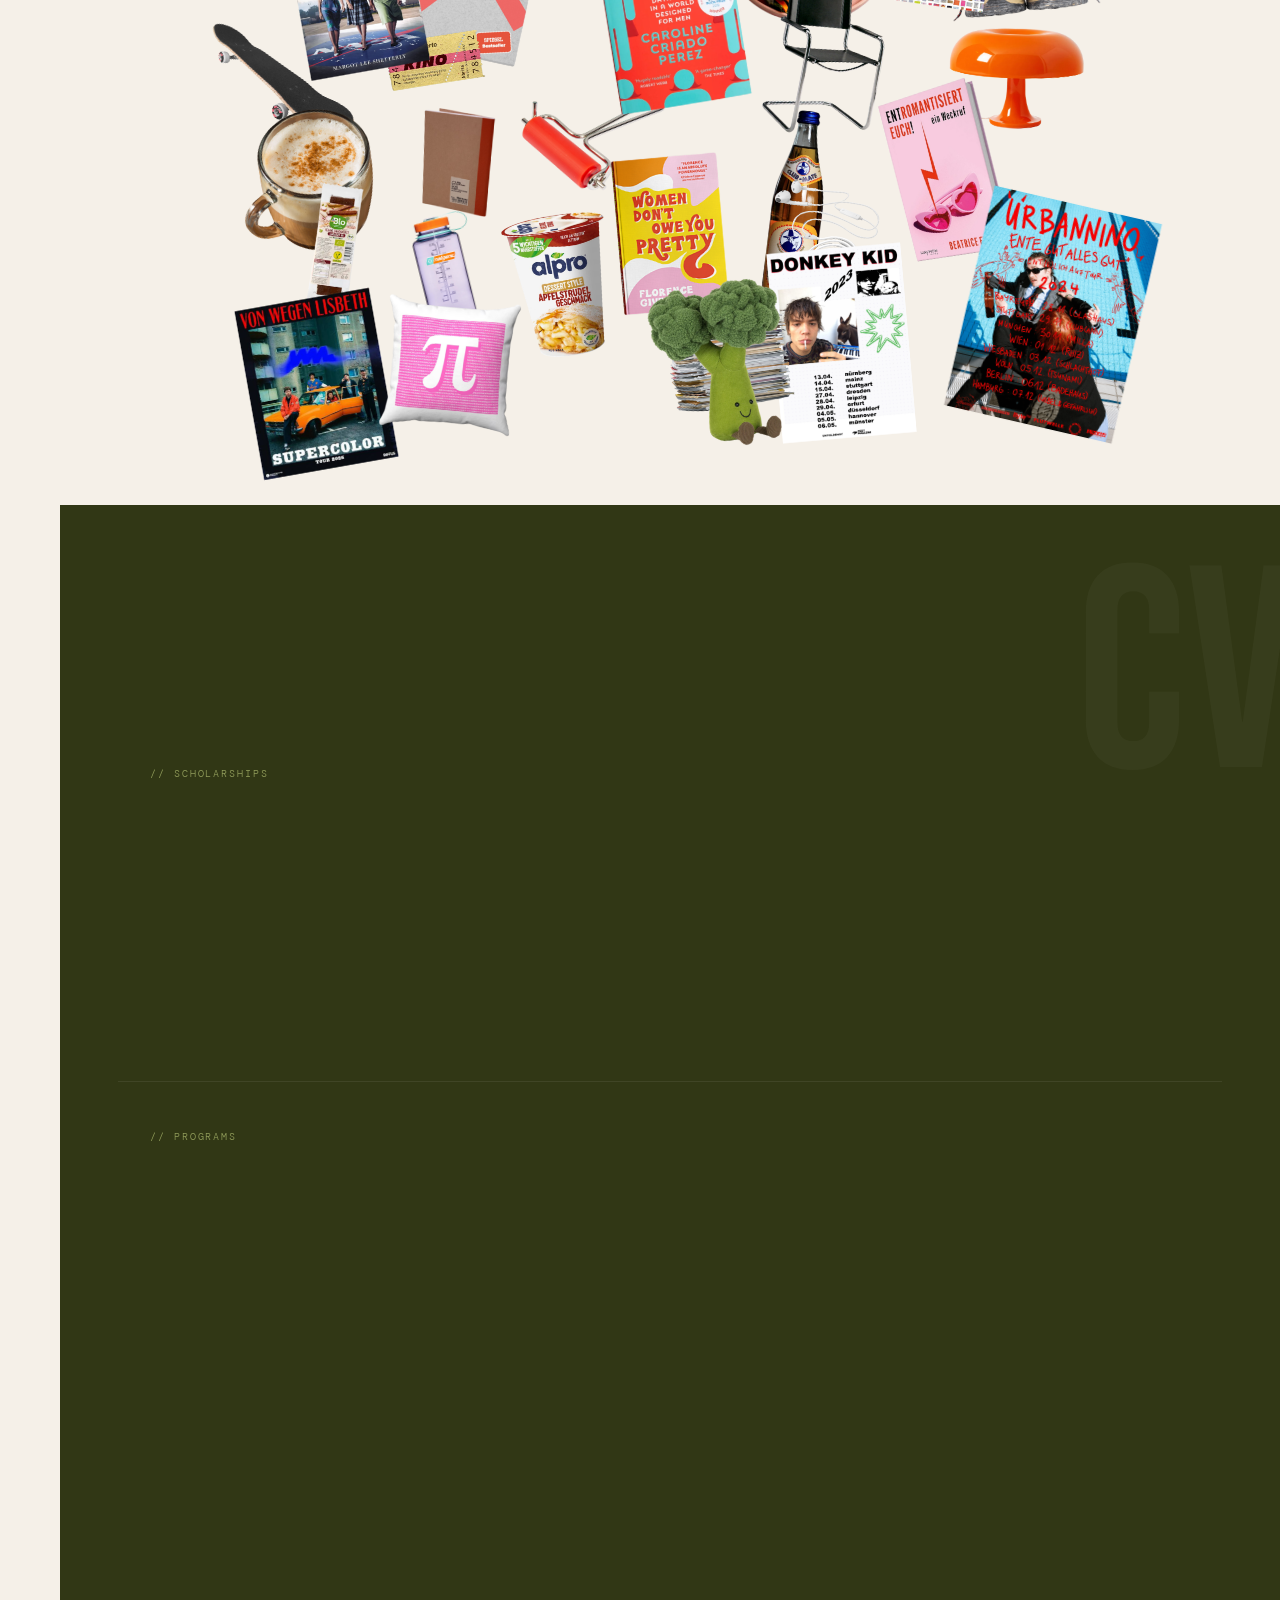
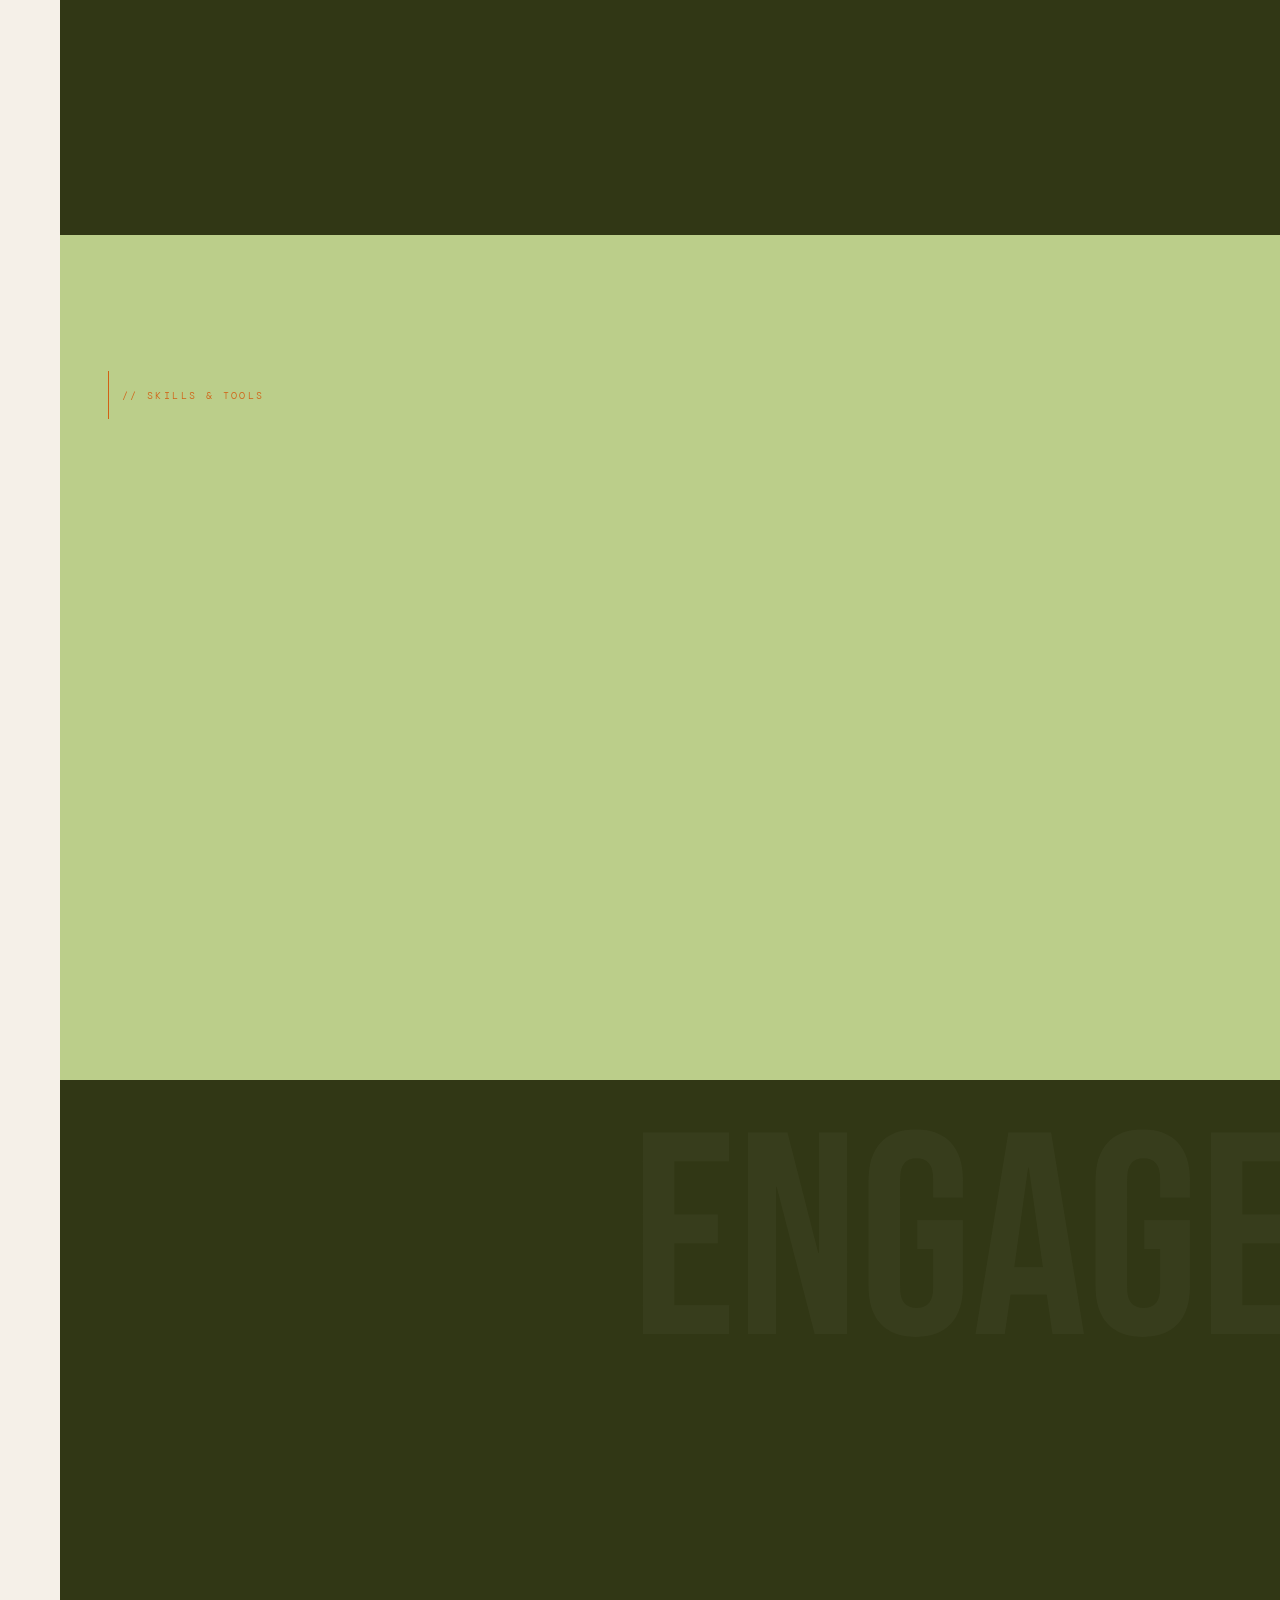
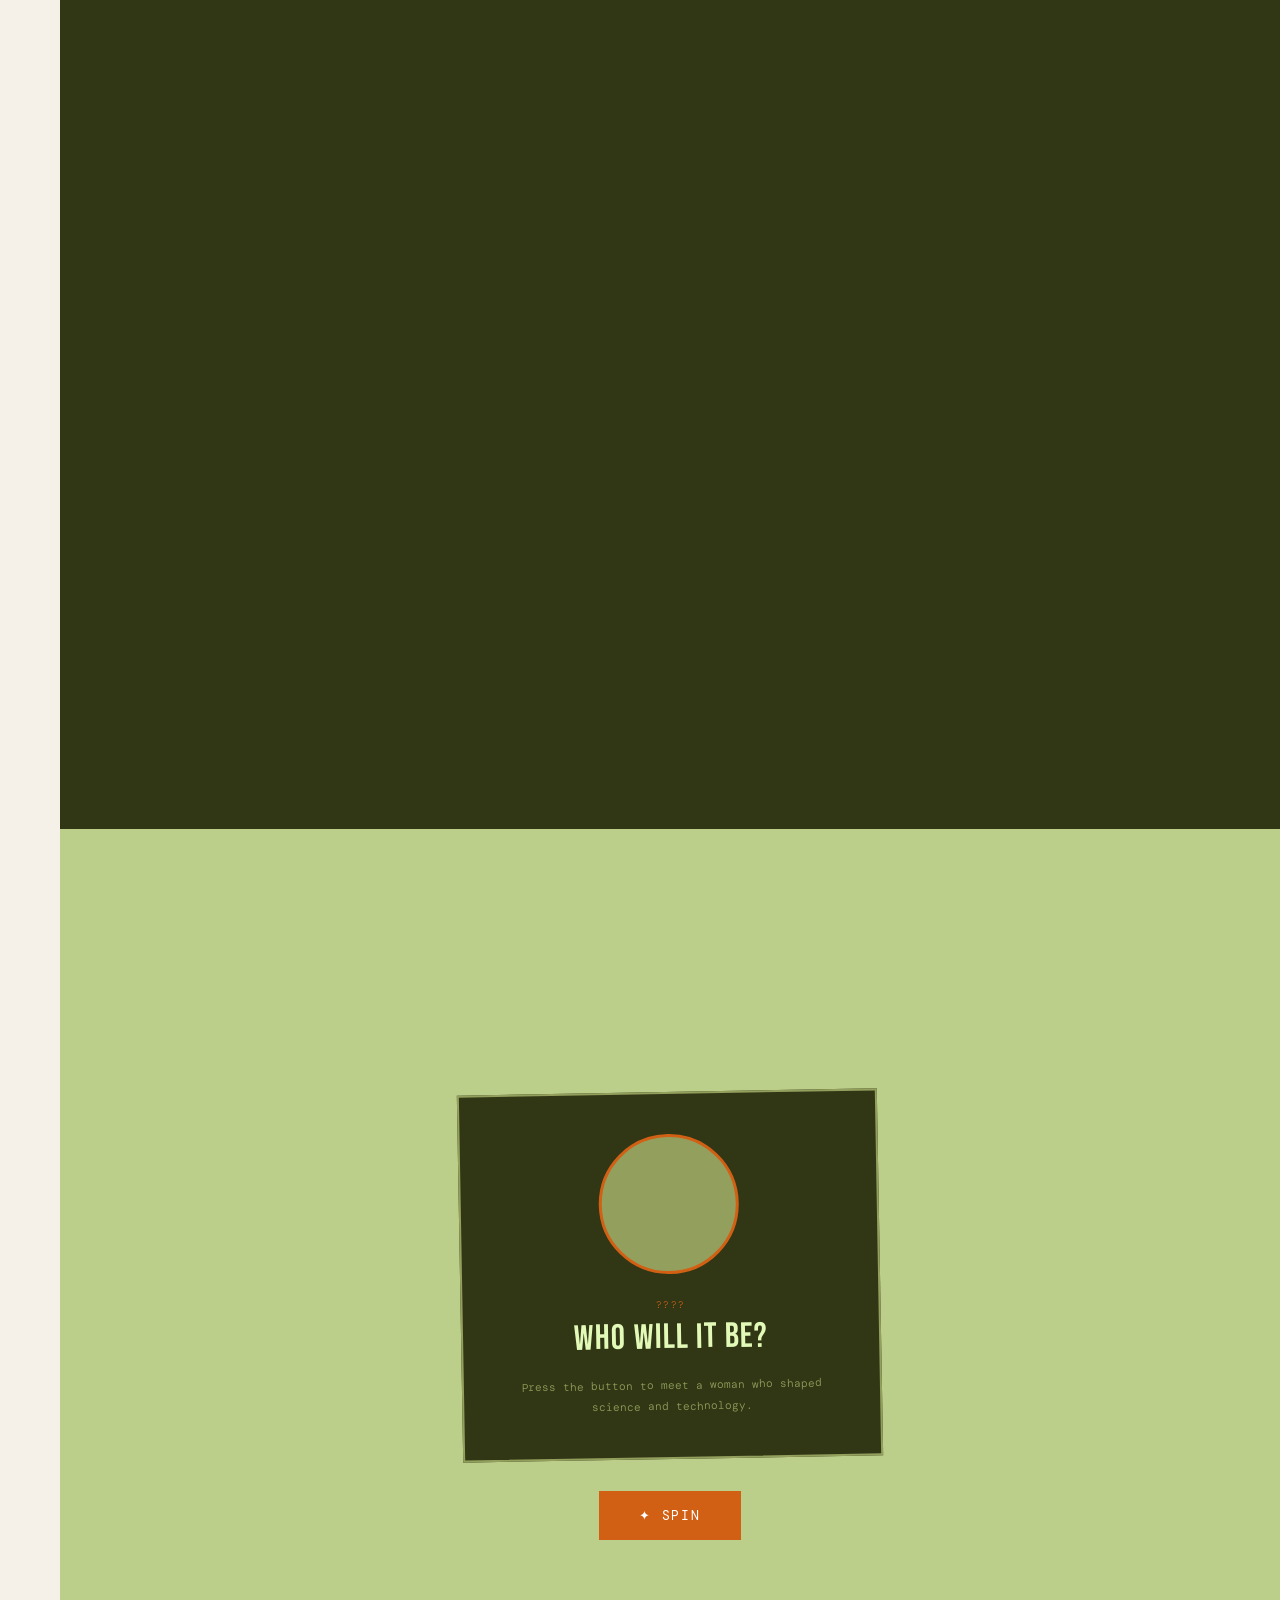
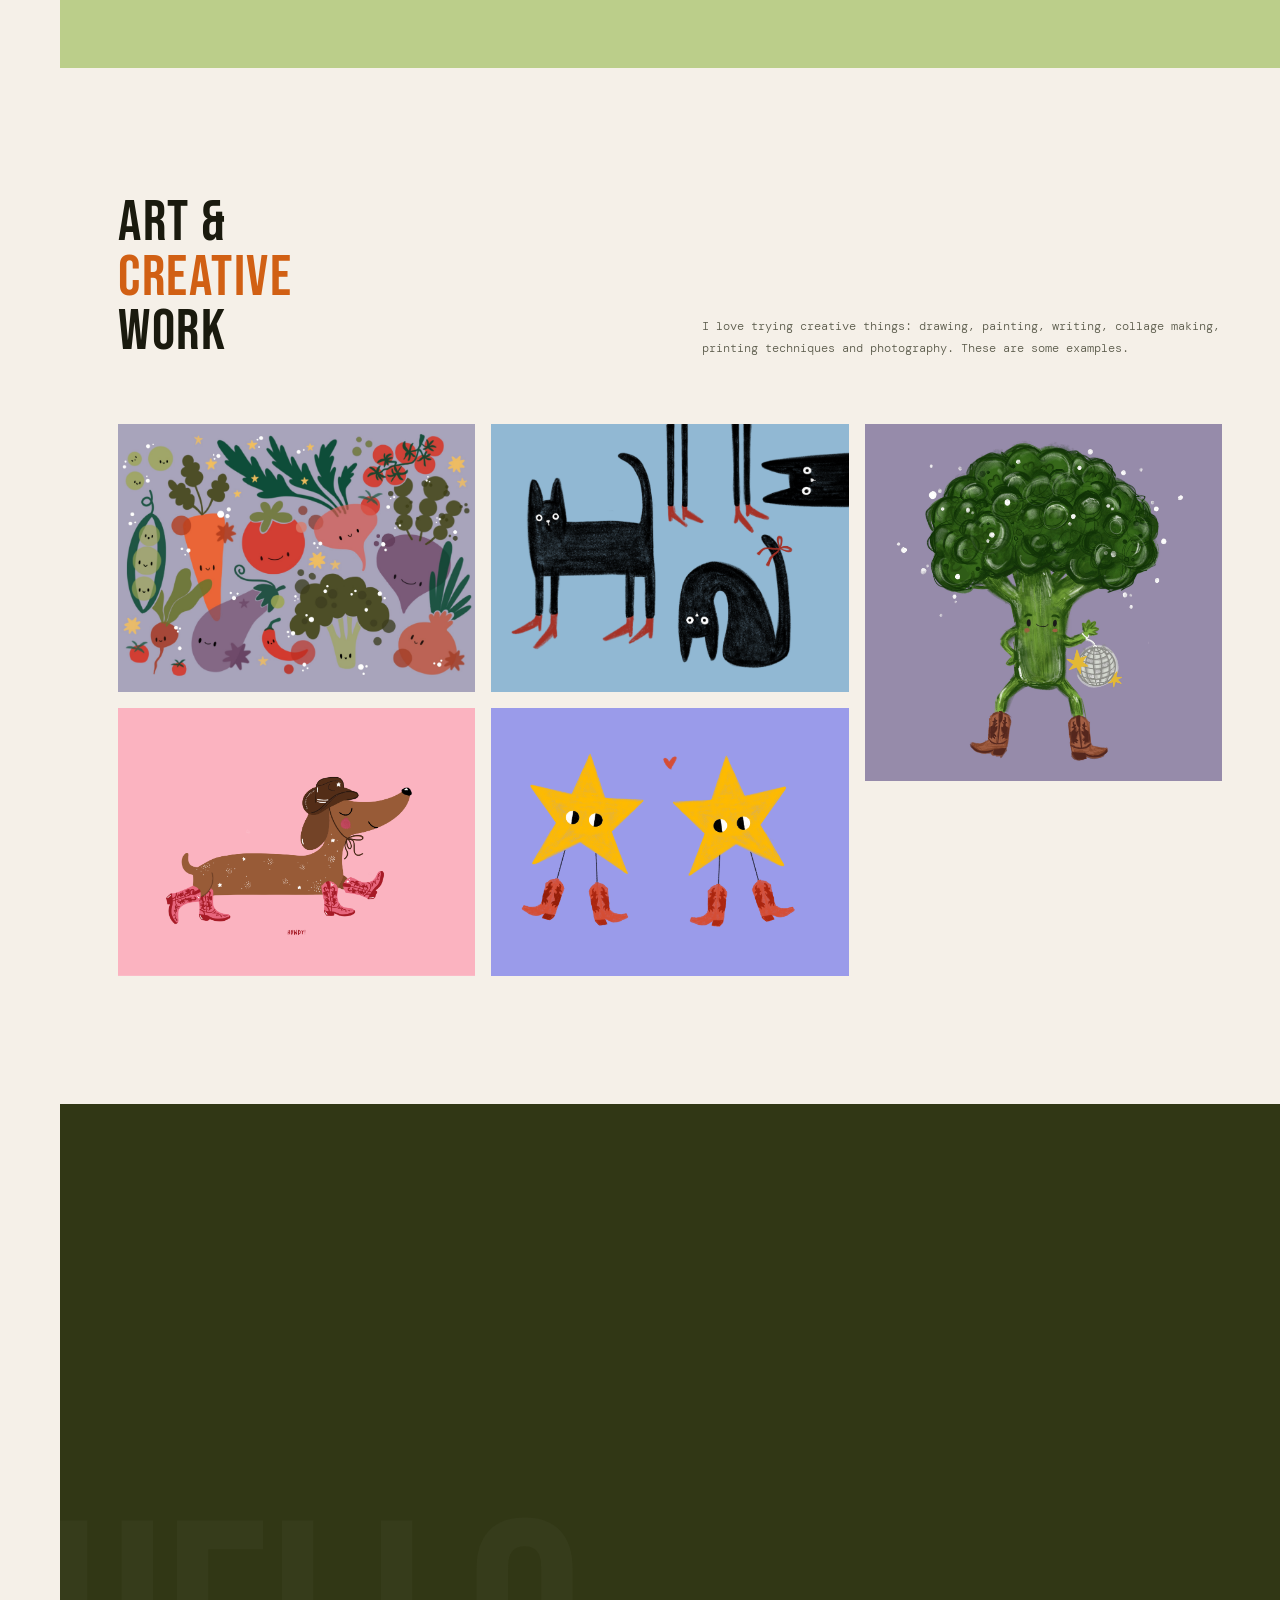
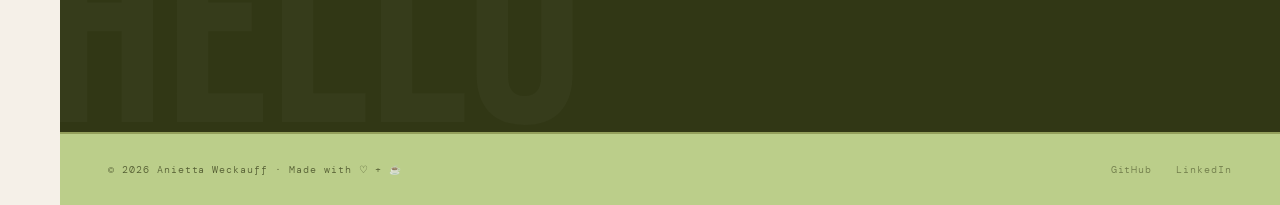
==== commit e74b2530: "women in stem" ====
--- a/index.html
+++ b/index.html
@@ -31,6 +31,7 @@
     <li><a href="#projects"   data-section="projects"   >projects</a></li>
     <li><a href="#skills"     data-section="skills"     >skills</a></li>
     <li><a href="#engagement" data-section="engagement" >engagement</a></li>
+    <li><a href="#stem-spinner" data-section="stem-spinner" >role models</a></li>
     <li><a href="#gallery"    data-section="gallery"    >art</a></li>
     <li><a href="#contact"    data-section="contact"    >contact</a></li>
   </ul>
@@ -238,8 +239,55 @@
       <p class="project-desc">Development of app prototype for facilitating human-robot interaction in the Design Factory.</p>
     </div>
 
-
-
+  </div>
+</section>
+
+
+<!-- COLLAGE -->
+<section id="collage">
+  <div class="collage-canvas">
+    <div class="collage-item" style="--x:5.9%;  --y:0%;    --w:22%;   --r:-8deg;  background-image:url('objects/1.png')"></div>
+    <div class="collage-item" style="--x:19.8%; --y:2%;    --w:24%;   --r:6deg;   background-image:url('objects/2.png')"></div>
+    <div class="collage-item" style="--x:39.6%; --y:0%;    --w:19%;   --r:-4deg;  background-image:url('objects/3.png')"></div>
+    <div class="collage-item" style="--x:54%;   --y:2%;    --w:16%; --r:9deg;   background-image:url('objects/4.png')"></div>
+    <div class="collage-item" style="--x:67%;   --y:0%;    --w:21.5%; --r:-12deg; background-image:url('objects/5.png')"></div>
+    <div class="collage-item" style="--x:14.4%; --y:12%;   --w:17%;  --r:22deg;  --a:1/2.5; background-image:url('objects/6.png')"></div>
+    <div class="collage-item" style="--x:24.3%; --y:19%;   --w:17.5%; --r:-14deg; background-image:url('objects/7.png')"></div>
+    <div class="collage-item" style="--x:45%;   --y:15%;   --w:17%; --r:7deg;   --a:1/1.4; background-image:url('objects/8.png')"></div>
+    <div class="collage-item" style="--x:68.9%; --y:16%;   --w:23%;   --r:10deg;  background-image:url('objects/9.png')"></div>
+    <div class="collage-item" style="--x:54.5%; --y:16%;   --w:22%;   --r:-6deg;  --a:1/1.3; background-image:url('objects/35.png')"></div>
+    <div class="collage-item" style="--x:7.8%;  --y:31%;   --w:13%;  --r:-10deg; --a:1/1.7; background-image:url('objects/36.png')"></div>
+    <div class="collage-item" style="--x:25.2%; --y:41%;   --w:17%;   --r:12deg;  background-image:url('objects/39.png')"></div>
+    <div class="collage-item" style="--x:35%; --y:26%;   --w:23%; --r:-5deg;  background-image:url('objects/13.png')"></div>
+    <div class="collage-item" style="--x:50.4%; --y:35%;   --w:21.5%; --r:8deg;   background-image:url('objects/14.png')"></div>
+    <div class="collage-item" style="--x:68%;   --y:35%;   --w:21%;   --r:-7deg;  --a:3/2; background-image:url('objects/38.png')"></div>
+    <div class="collage-item" style="--x:7.2%;  --y:51%;   --w:21.5%; --r:24deg;  --a:2/1; background-image:url('objects/16.png')"></div>
+    <div class="collage-item" style="--x:23%;   --y:52.5%; --w:15.5%; --r:-9deg;  --a:2/1; background-image:url('objects/17.png')"></div>
+    <div class="collage-item" style="--x:53%;   --y:51%;   --w:19%; --r:11deg;  background-image:url('objects/18.png')"></div>
+    <div class="collage-item" style="--x:68.9%; --y:52%;   --w:19%;   --r:2deg; background-image:url('objects/19.png')"></div>
+    <div class="collage-item" style="--x:32%;   --y:57%;   --w:23%; --r:5deg;   --a:1/1.2; background-image:url('objects/20.png')"></div>
+    <div class="collage-item" style="--x:39%;   --y:41%;   --w:21.5%; --r:-9deg;  background-image:url('objects/37.png')"></div>
+    <div class="collage-item" style="--x:9.9%;  --y:61%;   --w:22%;  --r:-12deg; --a:1/5; background-image:url('objects/40.png')"></div>
+    <div class="collage-item" style="--x:63%;   --y:65%;   --w:18%;  --r:-14deg;  --a:1/1.6; background-image:url('objects/41.png')"></div>
+    <div class="collage-item" style="--x:13.5%; --y:73.5%; --w:18%;    --r:8deg;   --a:1/2; background-image:url('objects/25.png')"></div>
+    <div class="collage-item" style="--x:50%; --y:68%;   --w:20%;    --r:7deg;  --a:1/2.5; background-image:url('objects/26.png')"></div>
+    <div class="collage-item" style="--x:25.2%; --y:80%;   --w:13.5%; --r:-14deg; --a:1/1.4; background-image:url('objects/42.png')"></div>
+    <div class="collage-item" style="--x:33%; --y:78.5%; --w:16%;   --r:-9deg;   background-image:url('objects/43.png')"></div>
+    <div class="collage-item" style="--x:55%;   --y:73%;   --w:16%;   --r:-7deg;  background-image:url('objects/29.png')"></div>
+    <div class="collage-item" style="--x:68.4%; --y:76%;   --w:26%;   --r:13deg;  background-image:url('objects/30.png')"></div>
+    <div class="collage-item" style="--x:54%;   --y:84%;   --w:20%;   --r:-5deg;  background-image:url('objects/31.png')"></div>
+    <div class="collage-item" style="--x:11%;   --y:89%;   --w:20%;   --r:-10deg; --a:4/3; background-image:url('objects/32.png')"></div>
+    <div class="collage-item" style="--x:30.6%; --y:94%;   --w:23%;   --r:4deg;   --a:4/3; background-image:url('objects/33.png')"></div>
+    <div class="collage-item" style="--x:45.5%; --y:87%;   --w:19%;   --r:-8deg;  --a:1/1.2; background-image:url('objects/34.png')"></div>
+    <div class="collage-item" style="--x:7.8%;  --y:31%;   --w:19%;  --r:-10deg; --a:1/1.7; background-image:url('objects/36.png')"></div>
+    <div class="collage-item" style="--x:15.2%; --y:41%;   --w:18%;   --r:-10deg;  background-image:url('objects/44.png')"></div>
+    <div class="collage-item" style="--x:48%; --y:25%;   --w:17%; --r:-8deg;  background-image:url('objects/45.png')"></div>
+    <div class="collage-item" style="--x:62.4%; --y:35%;   --w:17.5%; --r:8deg;   background-image:url('objects/46.png')"></div>
+
+        <div class="collage-item" style="--x:40%;   --y:70%;   --w:20%;   --r:-5deg;  background-image:url('objects/48.png')"></div>
+    <div class="collage-item" style="--x:22%;   --y:86%;   --w:20%;   --r:5deg; --a:4/3; background-image:url('objects/49.png')"></div>
+    <div class="collage-item" style="--x:27%; --y:68%;   --w:11%;   --r:4deg;   --a:4/3; background-image:url('objects/50.png')"></div>
+    <div class="collage-item" style="--x:45%; --y:87%;   --w:19%;   --r:-8deg;  --a:1/1.2; background-image:url('objects/51.png')"></div>
   </div>
 </section>
 
@@ -417,6 +465,20 @@
       <li><span class="engage-list-year">2018 &mdash; 2021</span><span class="engage-list-role">Volunteer Tutor</span><span class="engage-list-desc">Maths, physics and chemistry</span></li>
     </ul>
   </div>
+</section>
+
+<!-- WOMEN IN STEM -->
+<section id="stem-spinner">
+  <h2 class="reveal">Women in <em>STEM</em></h2>
+  <p class="spinner-intro reveal">Meet one of my role models!</p>
+  <div class="spinner-card" id="spinner-card">
+    <div class="spinner-photo" id="spinner-photo"></div>
+    <p class="spinner-years" id="spinner-years">????</p>
+    <h3 class="spinner-name" id="spinner-name">Who will it be?</h3>
+    <p class="spinner-field" id="spinner-field"></p>
+    <p class="spinner-text" id="spinner-text">Press the button to meet a woman who shaped science and technology.</p>
+  </div>
+  <button class="btn-primary spinner-btn" id="spinner-btn">&#10022; SPIN</button>
 </section>
 
 
--- a/style.css
+++ b/style.css
@@ -417,7 +417,7 @@
 /* =====================================================
    SKILLS
    ===================================================== */
-#skills { padding: 8rem 3rem; max-width: 1200px; margin: 0 auto; background: var(--bg); transition: background 0.4s; }
+#skills { padding: 8rem 3rem; margin: 0 auto; background: var(--muted); transition: background 0.4s; }
 .skills-grid { display: grid; grid-template-columns: repeat(3, 1fr); gap: 1.5rem; margin-top: 4rem; }
 .skill-card {
   border: 1px solid var(--muted); padding: 2rem;
@@ -698,4 +698,55 @@
 .program-card:hover { transform: scale(1.02); }
 .program-card .project-title { font-size: 1.5rem; }
 @media (max-width: 900px) { .program-grid { grid-template-columns: 1fr 1fr; } }
-@media (max-width: 540px) { .program-grid { grid-template-columns: 1fr; } }+@media (max-width: 540px) { .program-grid { grid-template-columns: 1fr; } }
+
+#collage {
+  margin-left: calc(-1 * var(--snw));
+  padding-left: var(--snw);
+  background-color: var(--cream);
+  overflow: hidden;
+  padding-bottom: 12vw;
+}
+.collage-canvas {
+  position: relative;
+  width: 100%;
+  aspect-ratio: 3 / 2;
+}
+.collage-item {
+  position: absolute;
+  left: var(--x); top: var(--y);
+  width: var(--w);
+  aspect-ratio: 1 / 1;
+  background-size: contain;
+  background-position: center;
+  background-repeat: no-repeat;
+  transform: rotate(var(--r));
+  transition: transform 0.4s cubic-bezier(0.34, 1.56, 0.64, 1), filter 0.4s;
+  cursor: none;
+}
+.collage-item:hover {
+  transform: translate(-6px, -10px) rotate(calc(var(--r) + 5deg)) scale(1.08);
+  filter: drop-shadow(0 12px 18px rgba(0,0,0,0.18));
+  z-index: 10;
+}
+
+@media (max-width: 900px) {
+  #collage { margin-left: 0; padding-left: 0; }
+  .collage-canvas { aspect-ratio: 3 / 4; }
+  .collage-item { width: calc(var(--w) * 1.2); }
+}
+
+#stem-spinner { padding: 8rem 3rem; text-align: center; background: var(--muted); }
+#stem-spinner h2 { font-size: clamp(2.8rem, 4.5vw, 5rem); line-height: 0.95; color: var(--text); }
+#stem-spinner h2 em { color: var(--choco); font-style: normal; }
+.spinner-intro { font-size: 0.75rem; color: var(--text-muted); margin: 1rem 0 3rem; }
+.spinner-card { max-width: 420px; margin: 0 auto 2rem; background: var(--dark); padding: 2.5rem 2rem; border: 2px solid var(--olive); transform: rotate(-1deg); }
+.spinner-card.flip { animation: cardFlip 0.6s ease; }
+@keyframes cardFlip { 0% { transform: rotate(-1deg) rotateY(0); } 50% { transform: rotate(-1deg) rotateY(90deg); } 100% { transform: rotate(-1deg) rotateY(0); } }
+.spinner-card.shuffling .spinner-name { filter: blur(1px); opacity: 0.7; }
+.spinner-photo { width: 140px; height: 140px; margin: 0 auto 1.5rem; border-radius: 50%; border: 3px solid var(--choco); background: var(--olive) center / cover no-repeat; }
+.spinner-years { font-size: 0.6rem; letter-spacing: 0.15em; color: var(--choco); }
+.spinner-name { font-family: 'Bebas Neue', sans-serif; font-size: 2.2rem; color: var(--light); margin: 0.3rem 0; }
+.spinner-field { font-size: 0.6rem; letter-spacing: 0.15em; color: var(--muted); text-transform: uppercase; margin-bottom: 1rem; }
+.spinner-text { font-size: 0.7rem; line-height: 1.9; color: var(--olive); }
+.spinner-btn { font-size: 0.8rem; padding: 1rem 2.5rem; }
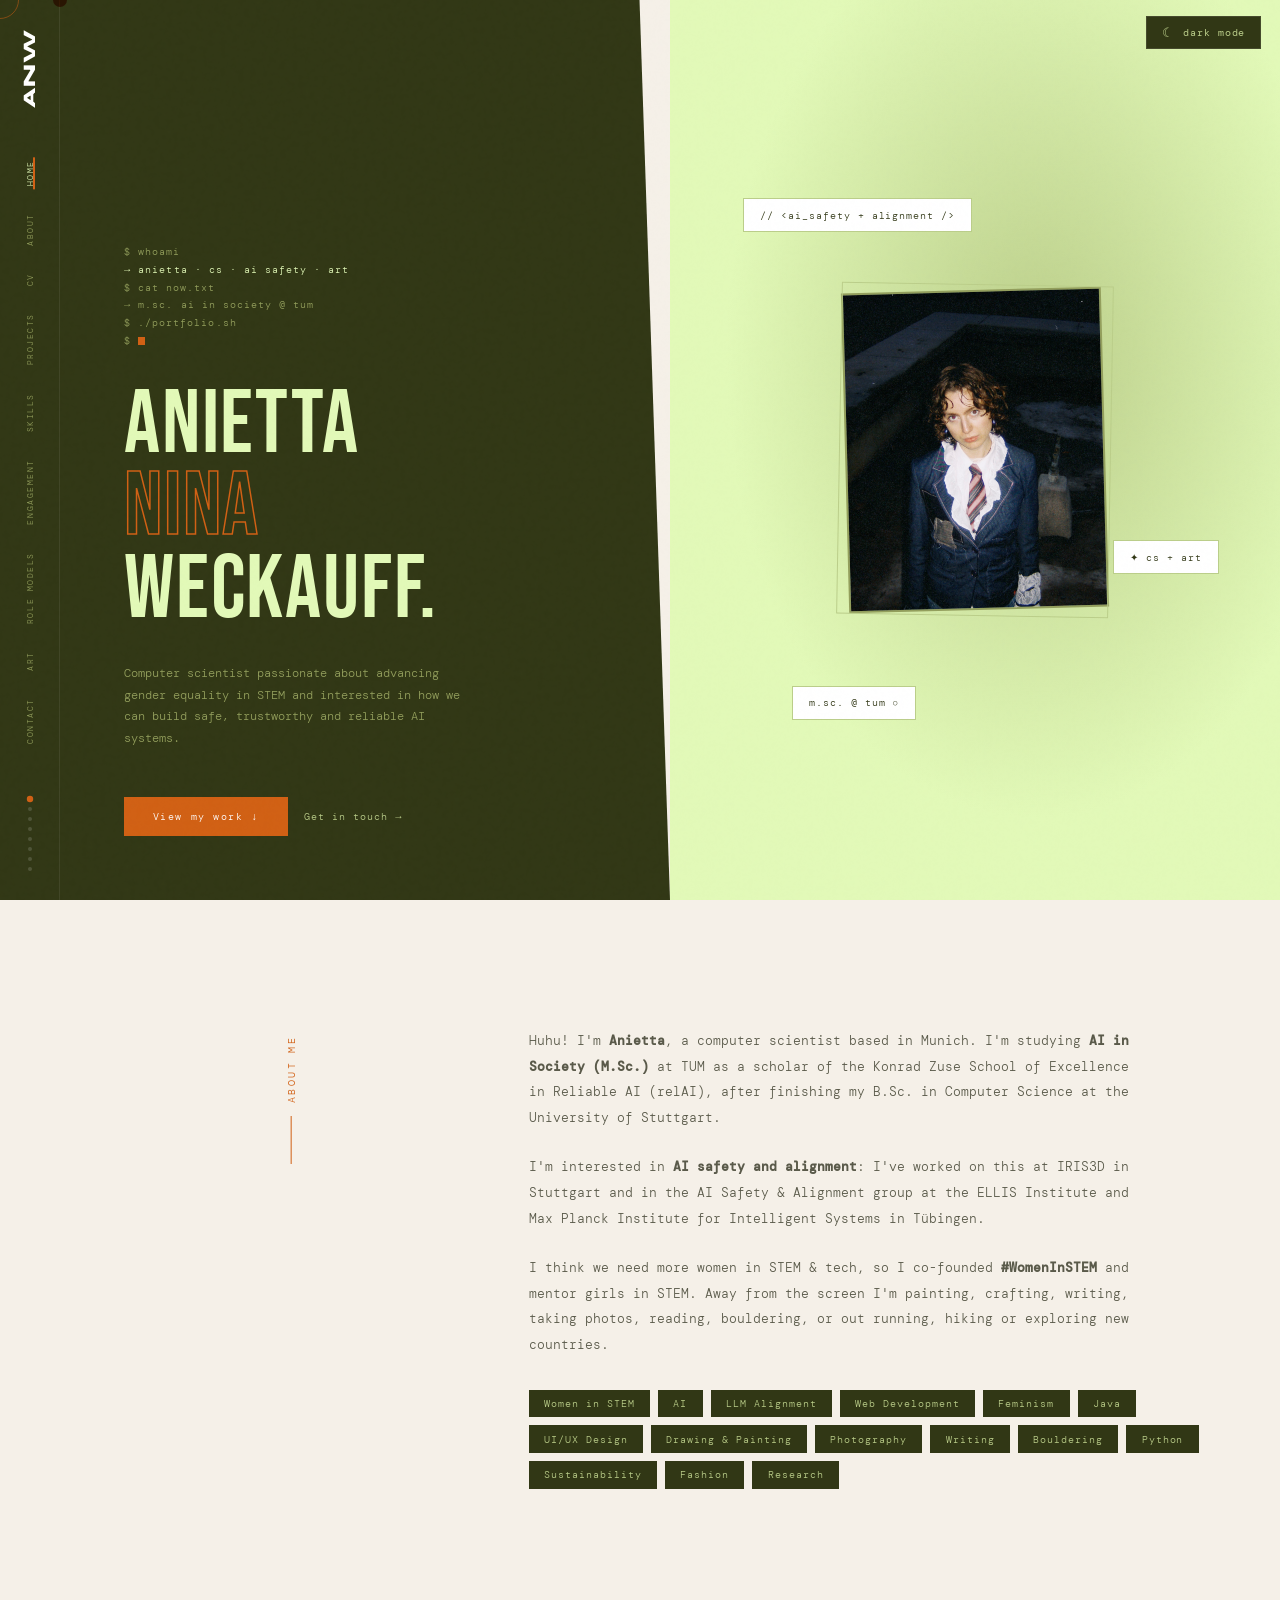
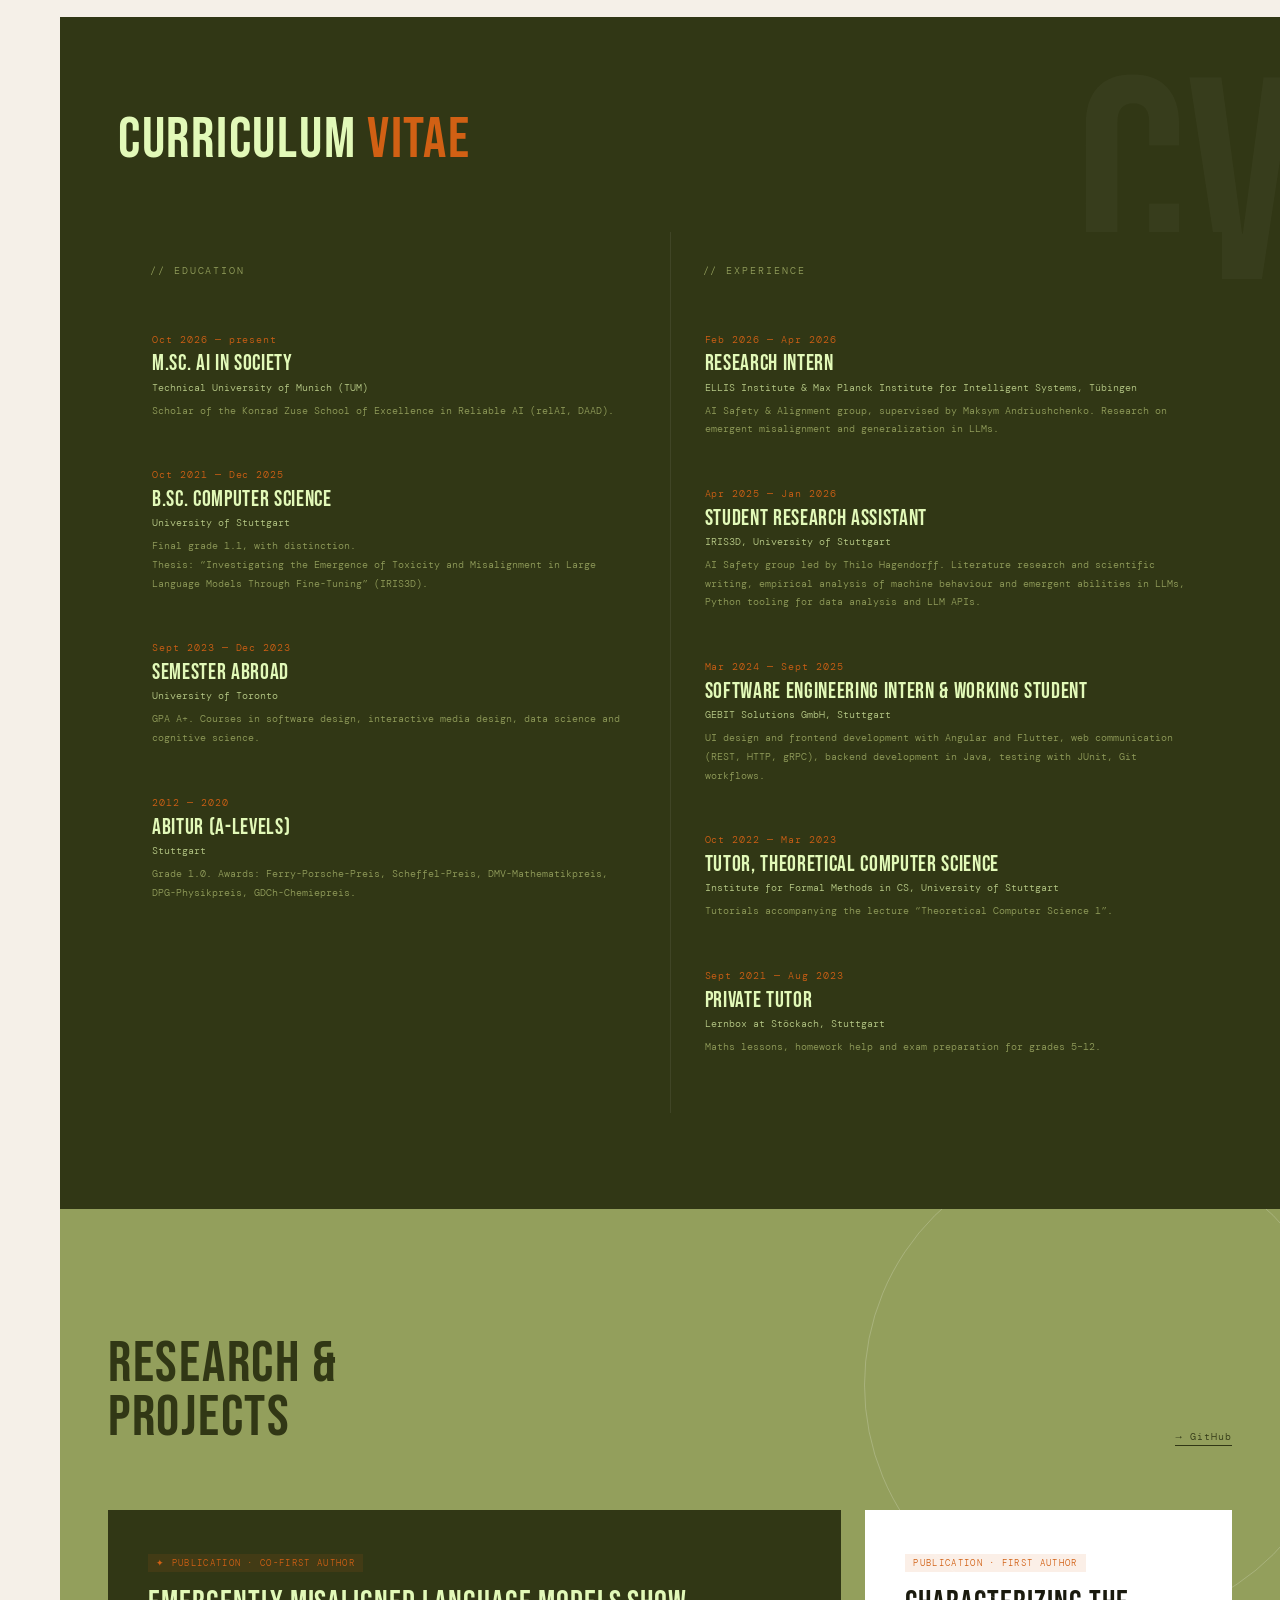
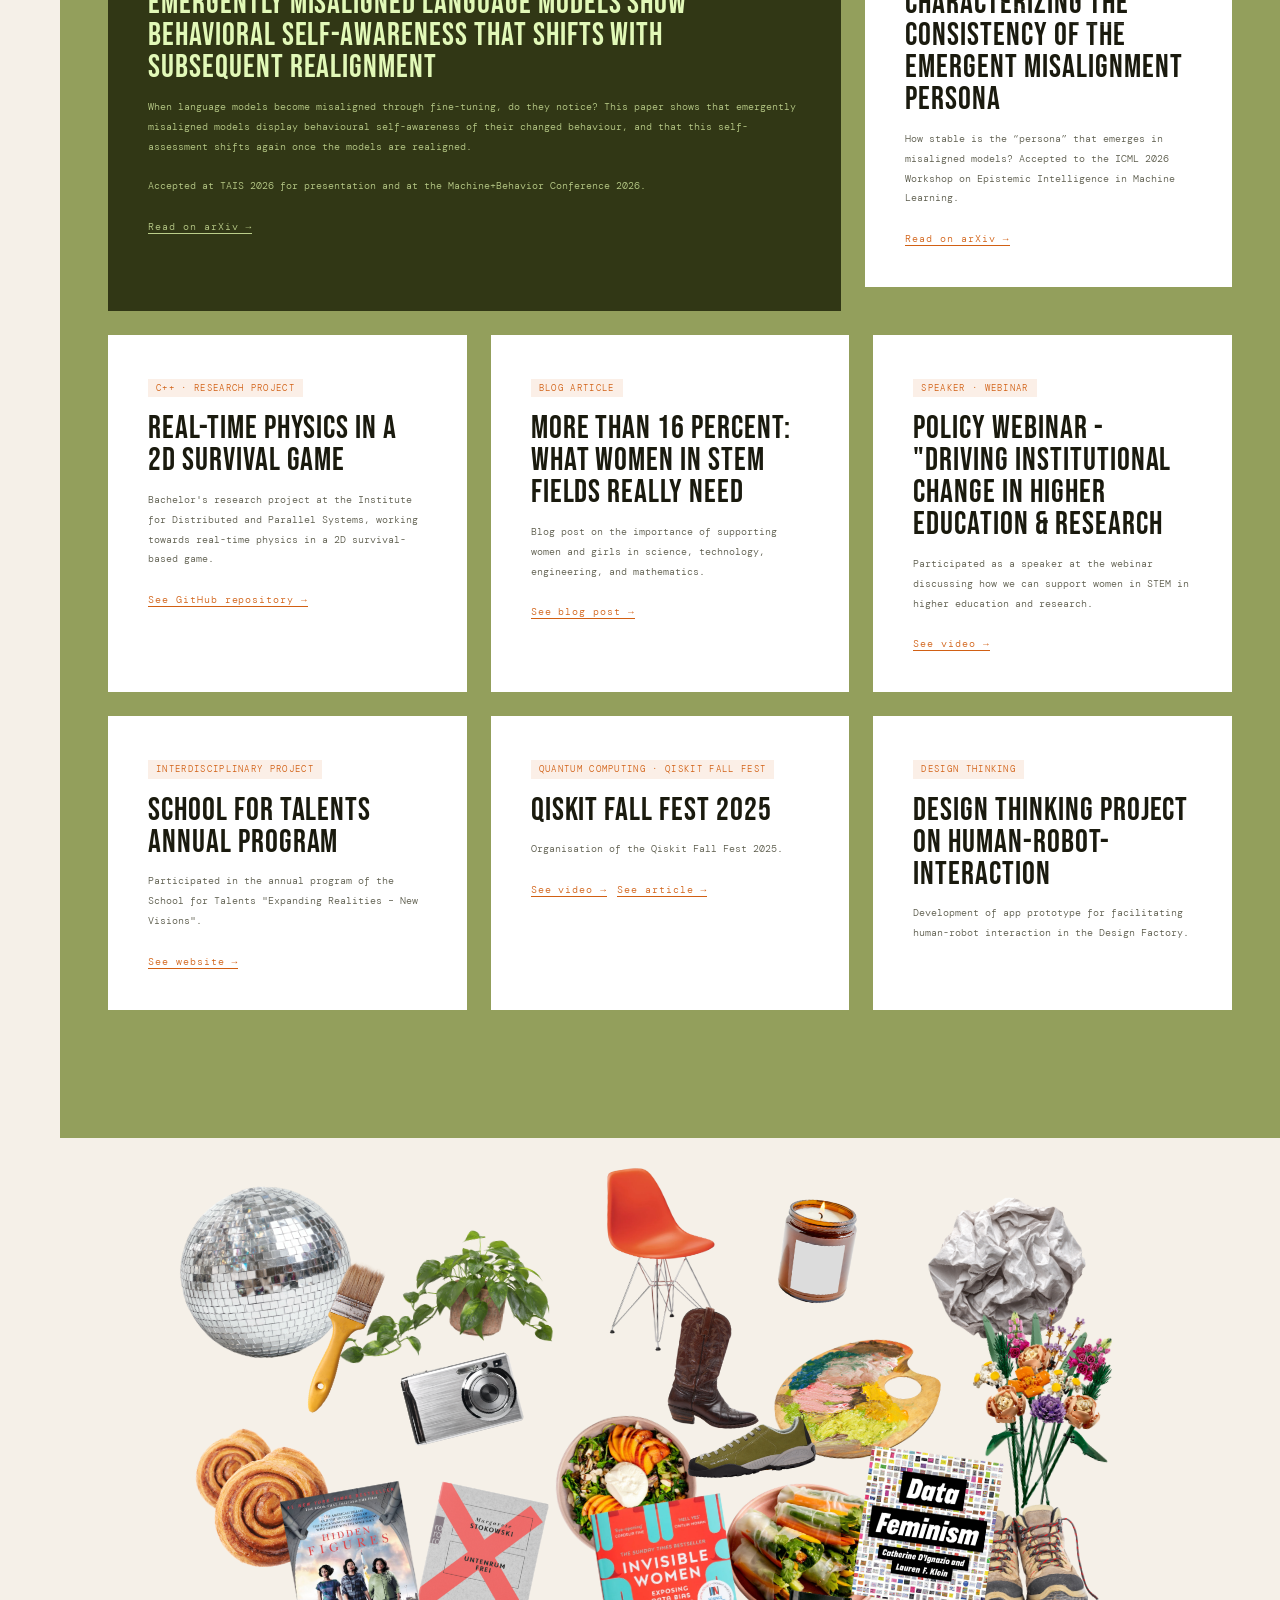
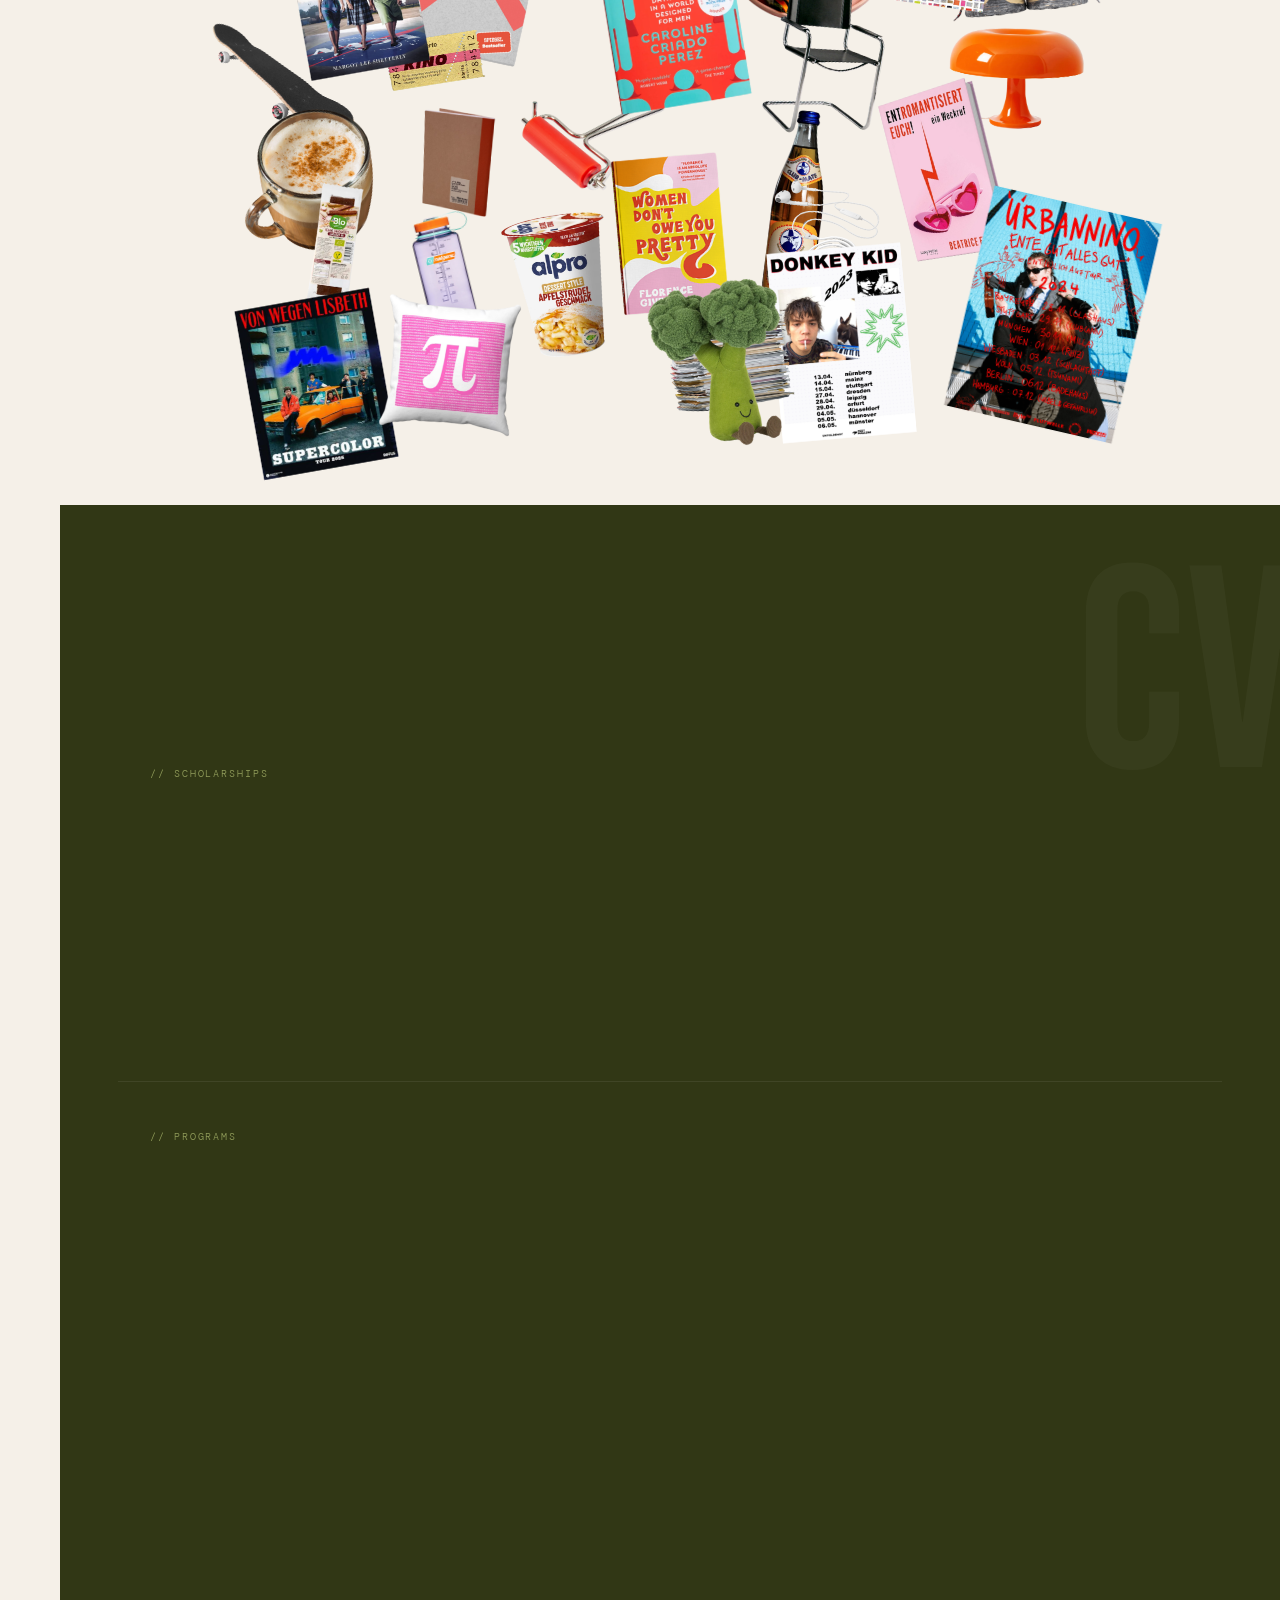
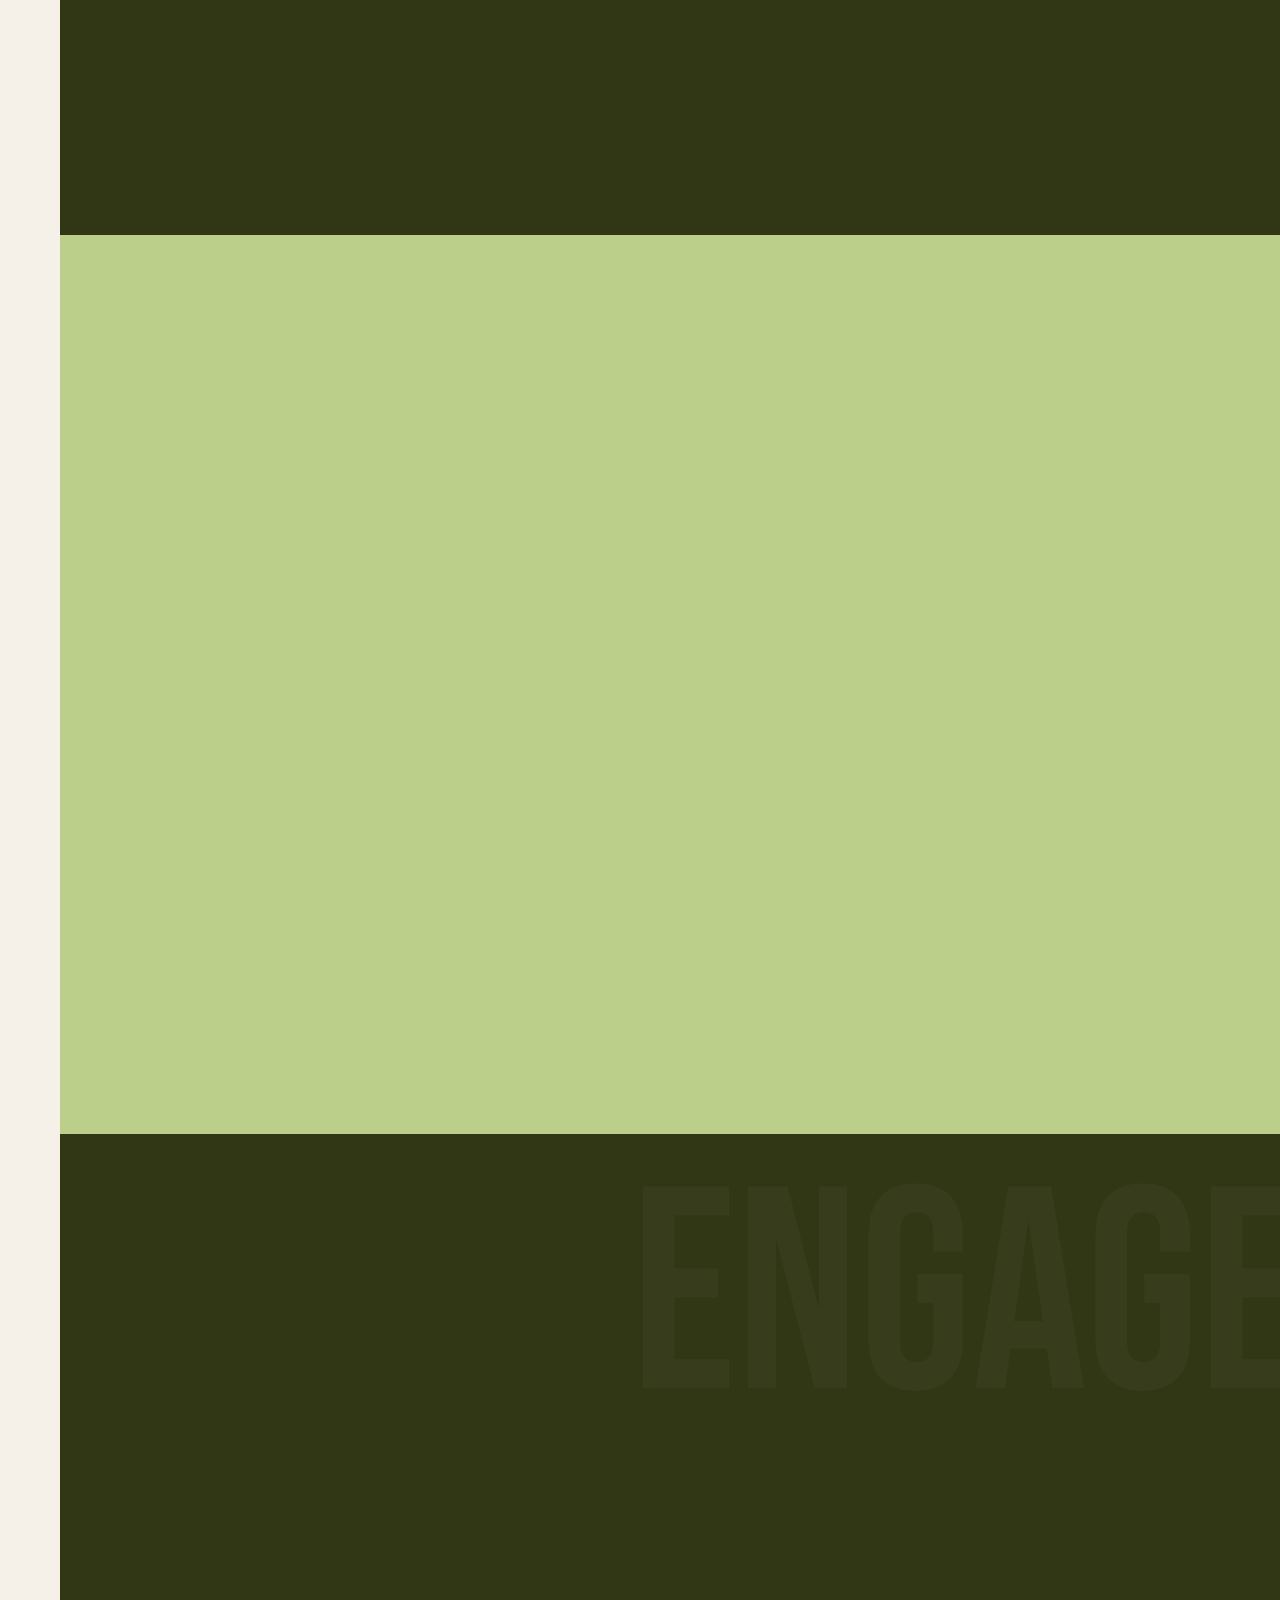
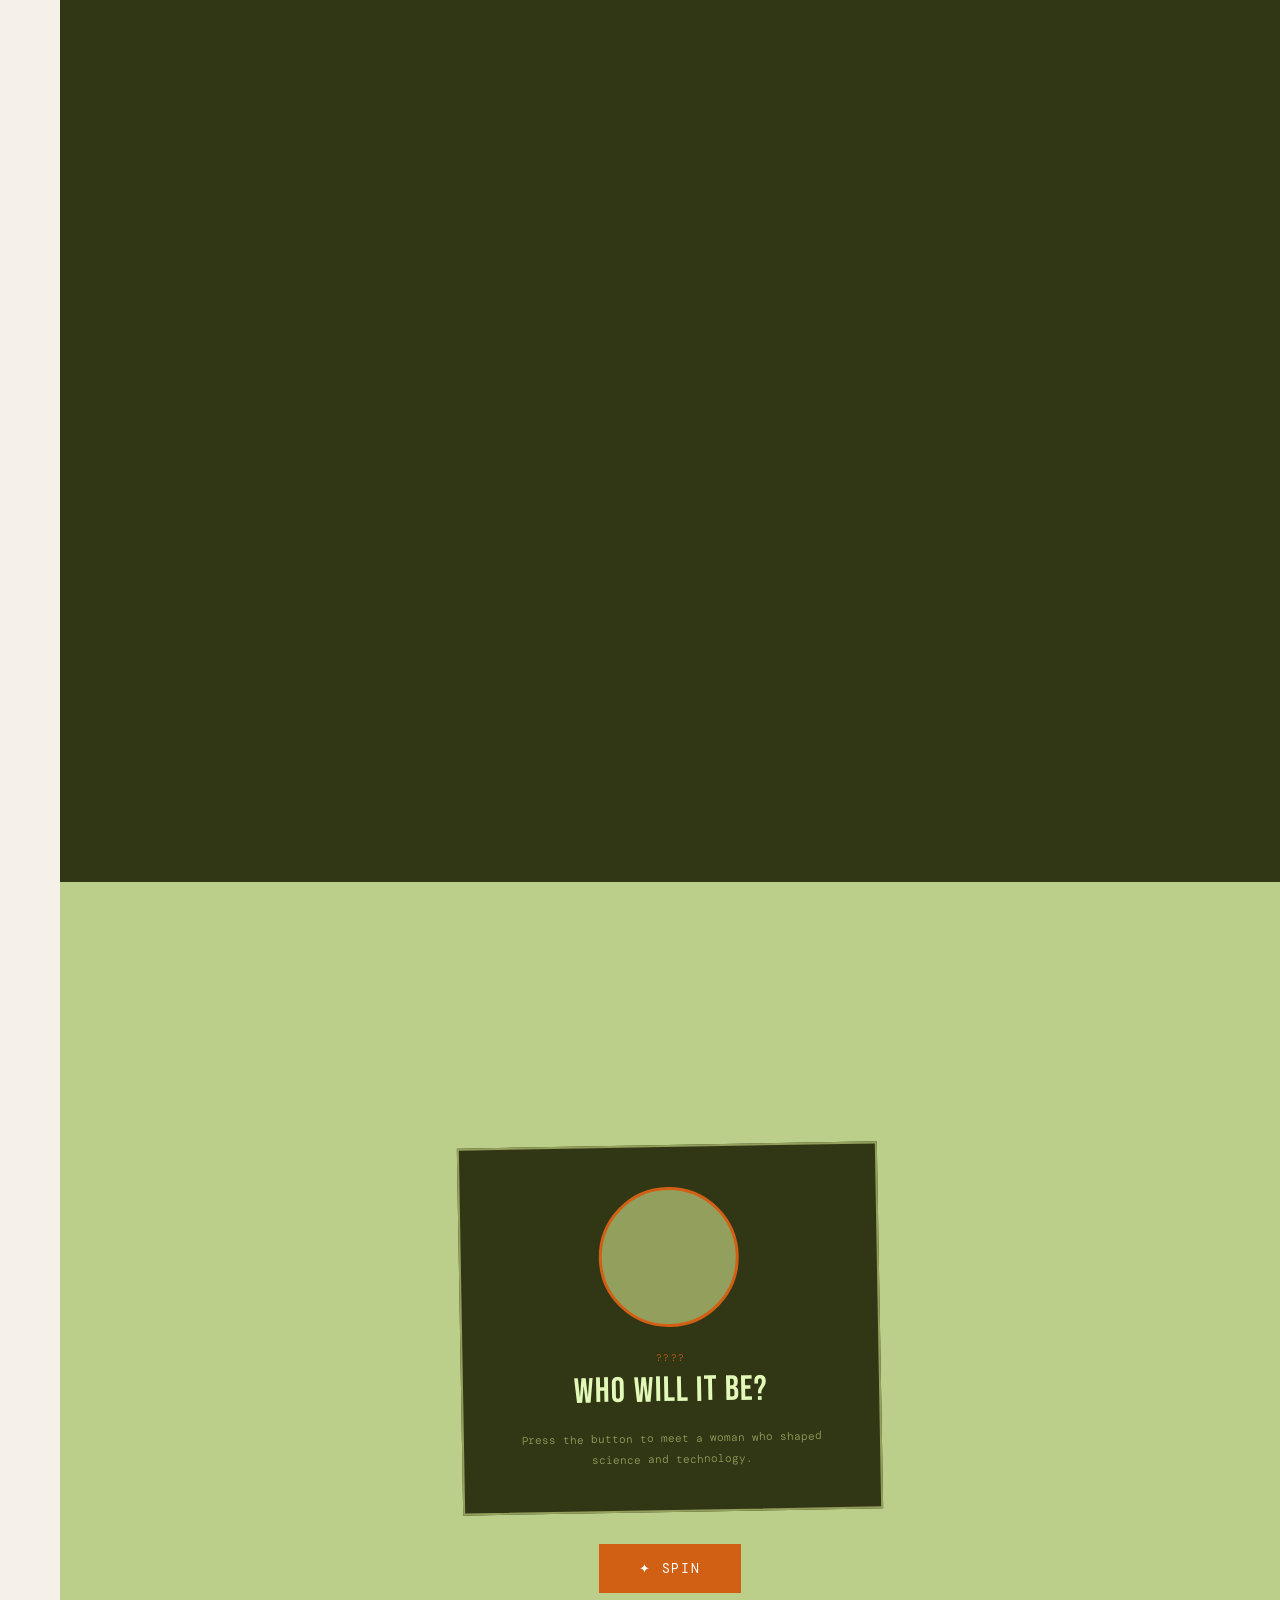
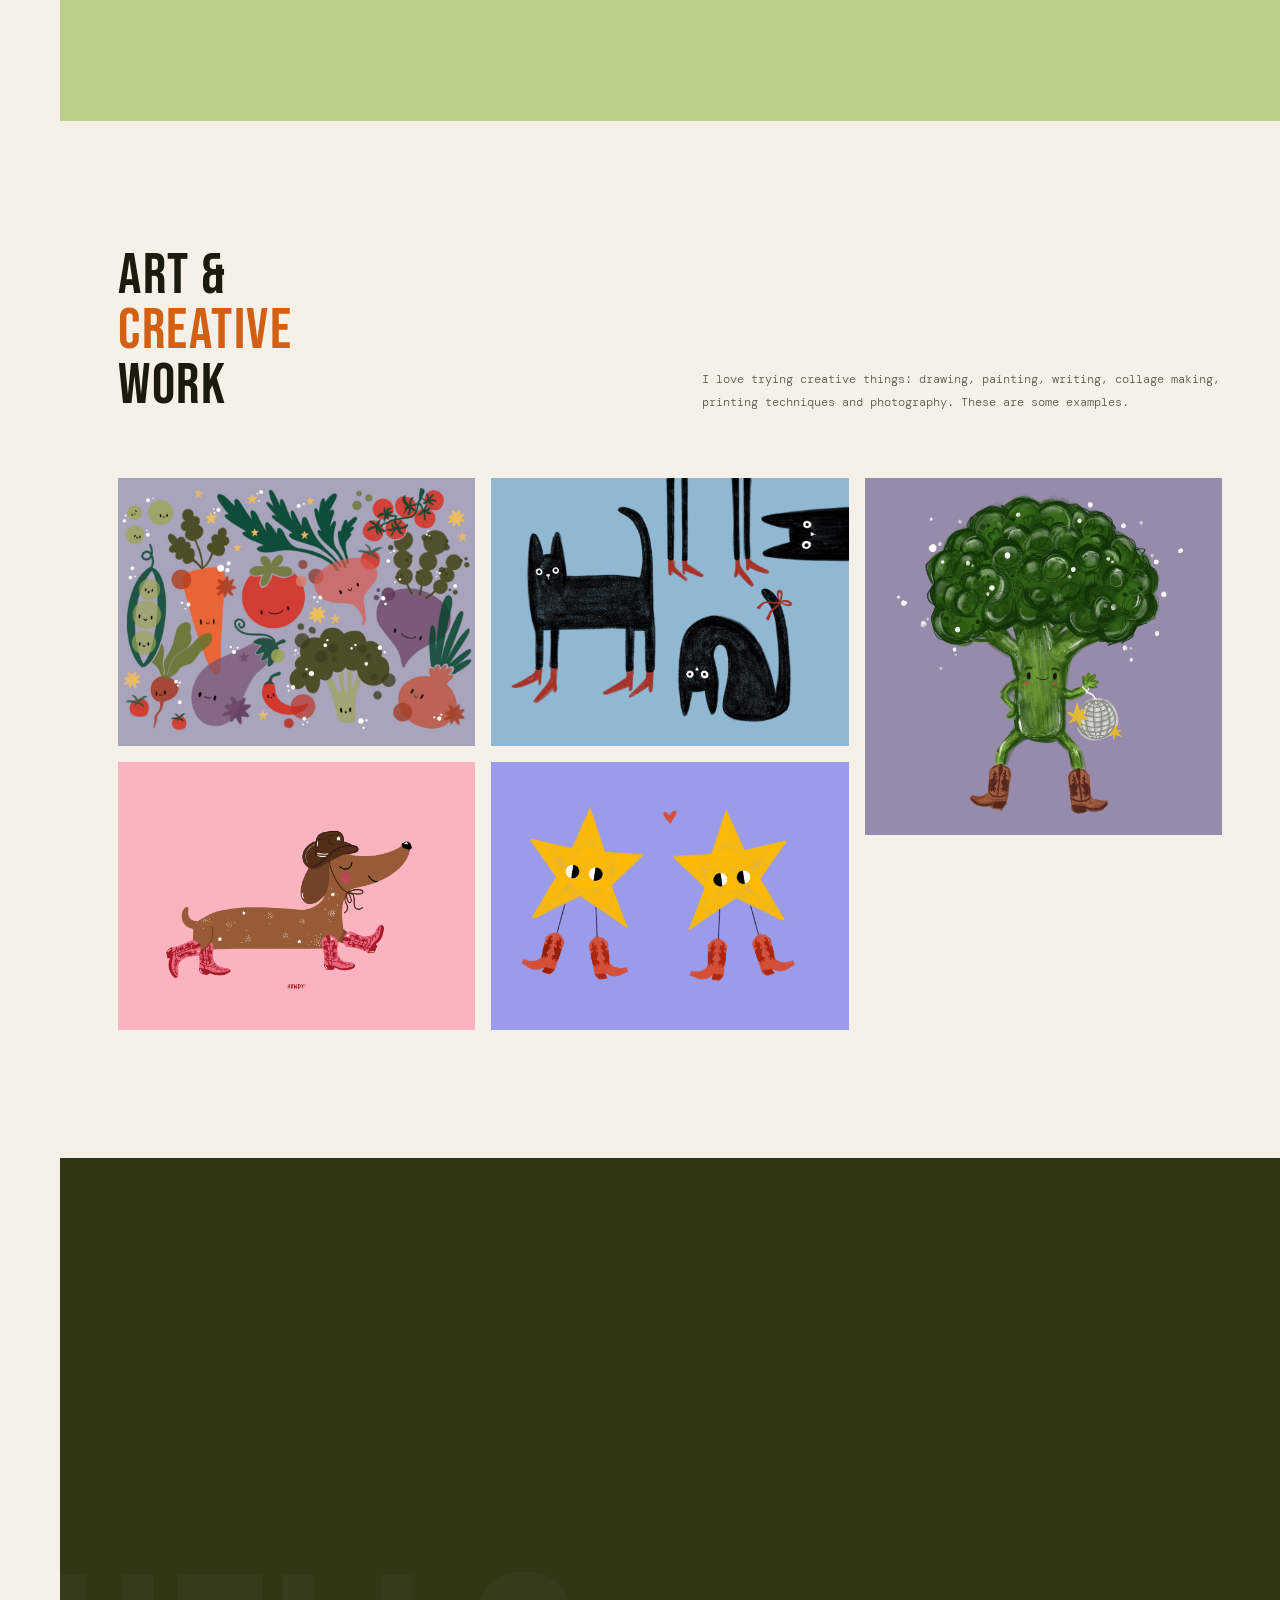
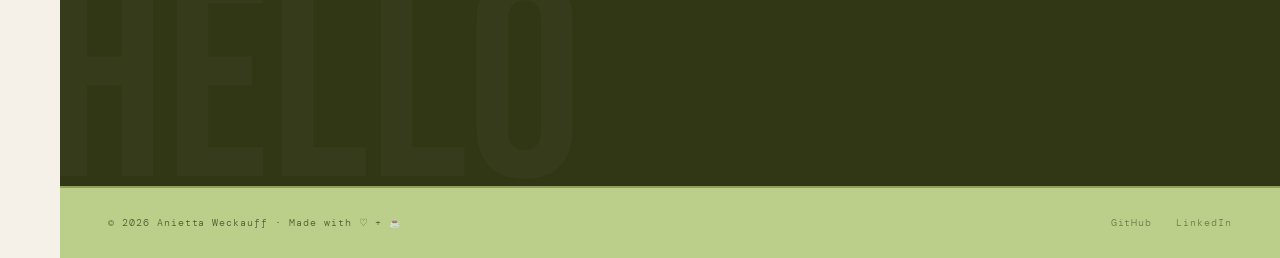
==== commit 6811c134: "fix" ====
--- a/index.html
+++ b/index.html
@@ -377,7 +377,11 @@
 
 <!-- SKILLS -->
 <section id="skills">
-  <p class="section-label" style="writing-mode:horizontal-tb;transform:none;flex-direction:row;">// skills &amp; tools</p>
+    <div class="projects-header">
+    <h2 class="reveal">Skills &amp;<br>Tools</h2>
+    <!-- TODO: add your GitHub username (or remove this link) -->
+  </div>
+
   <div class="skills-grid">
     <div class="skill-card reveal">
       <div class="skill-icon">&#9000;</div>
